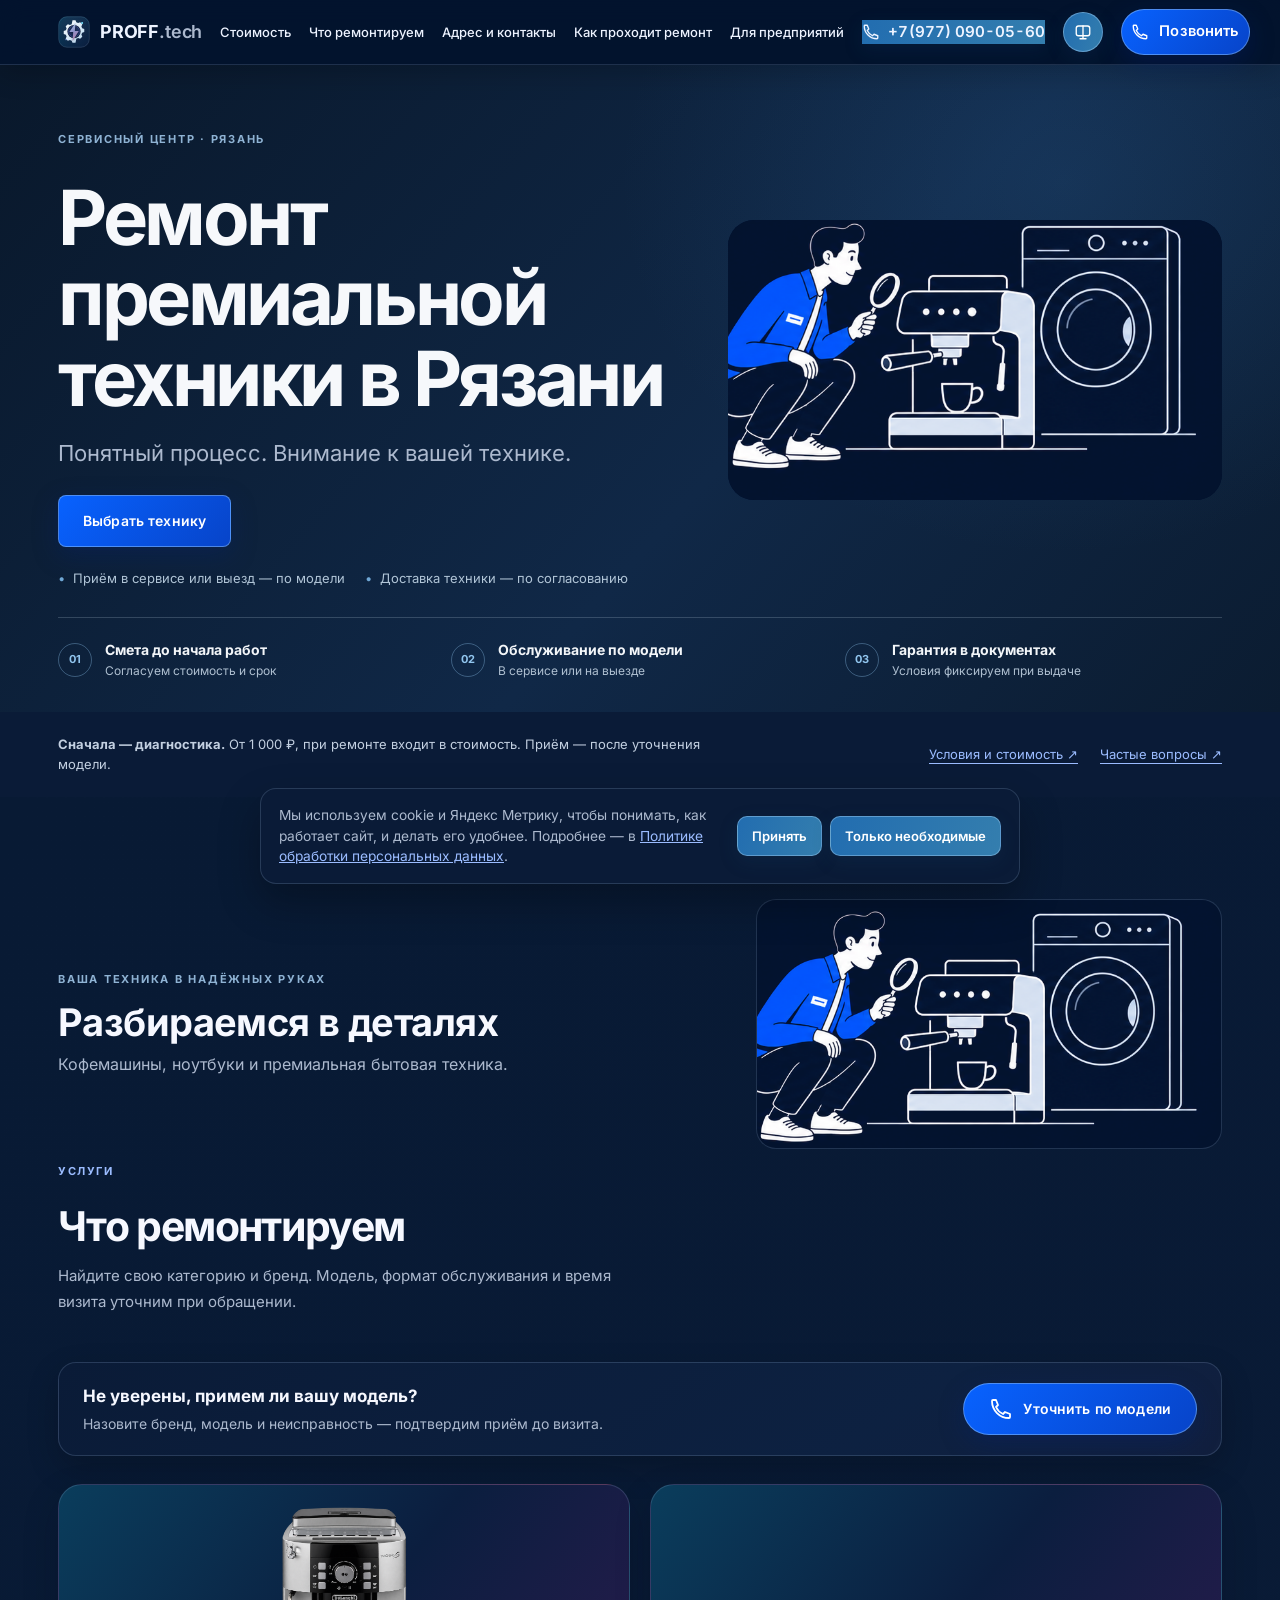
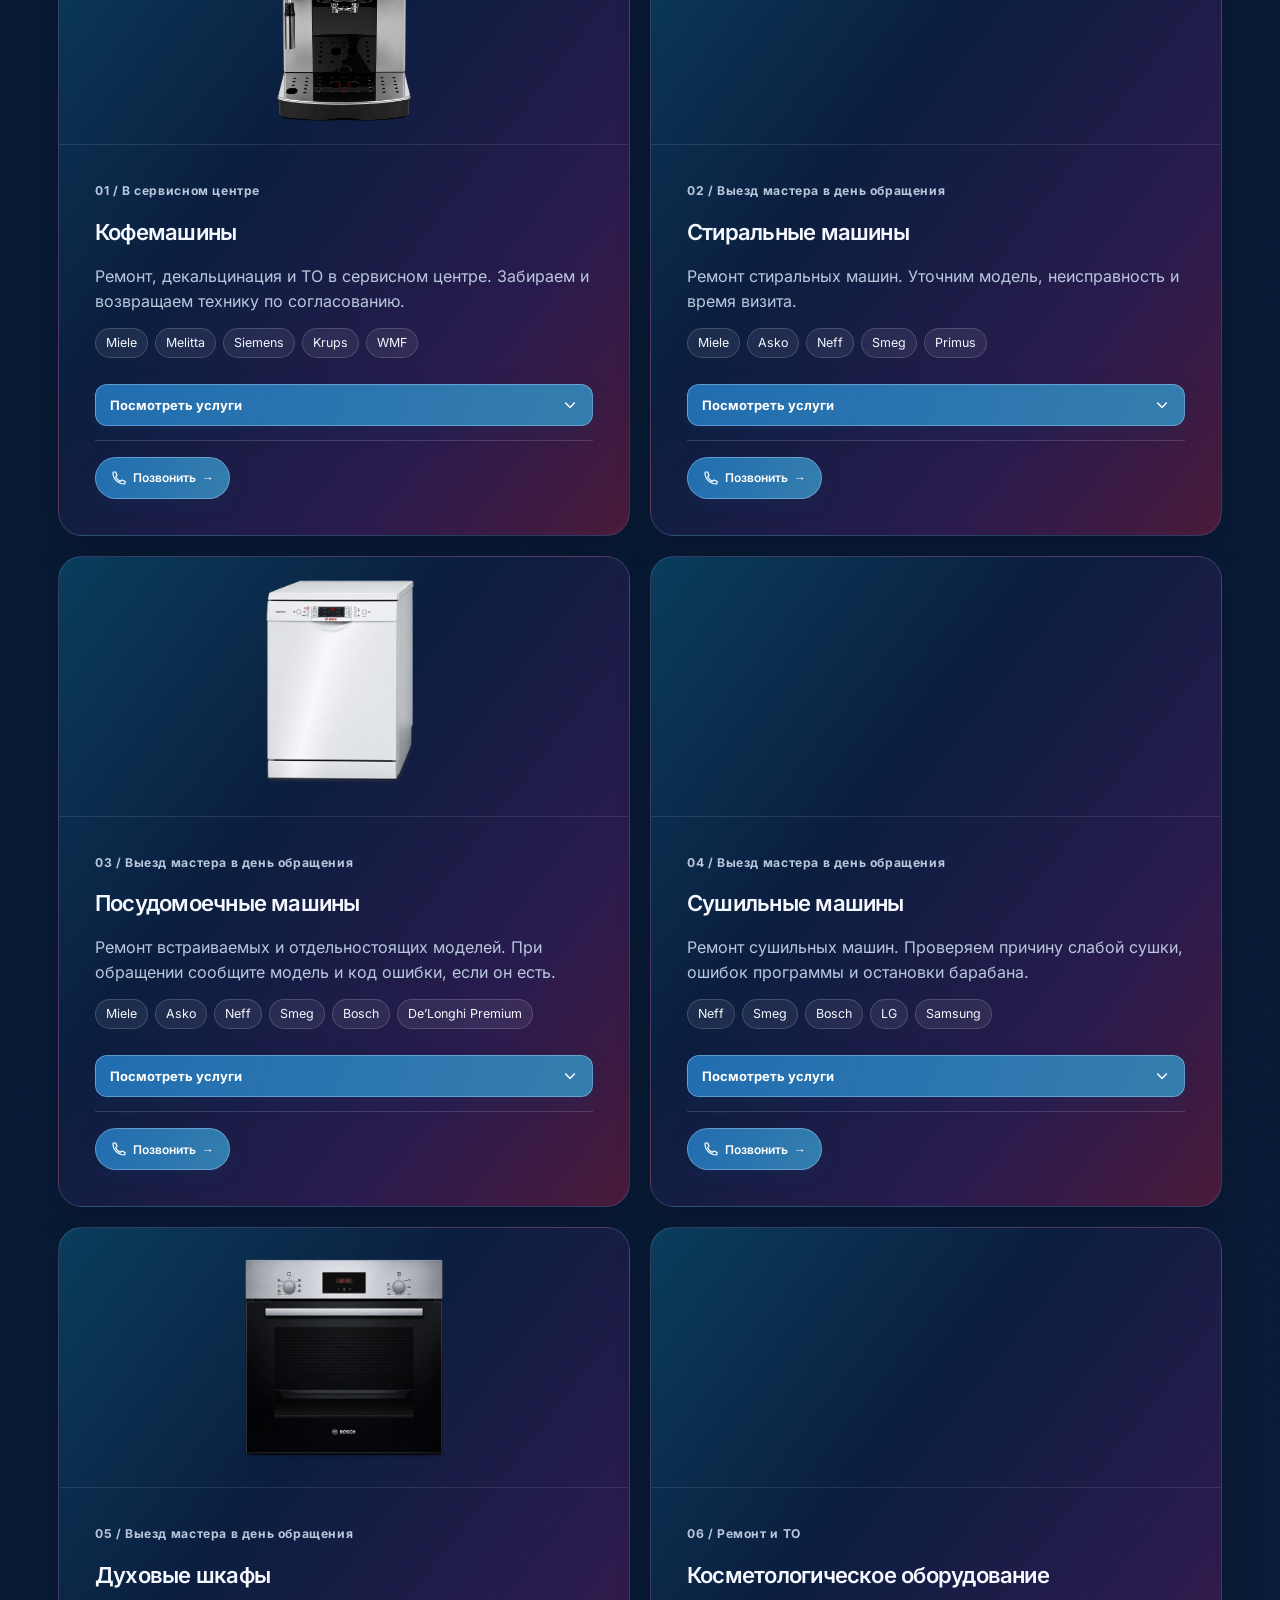
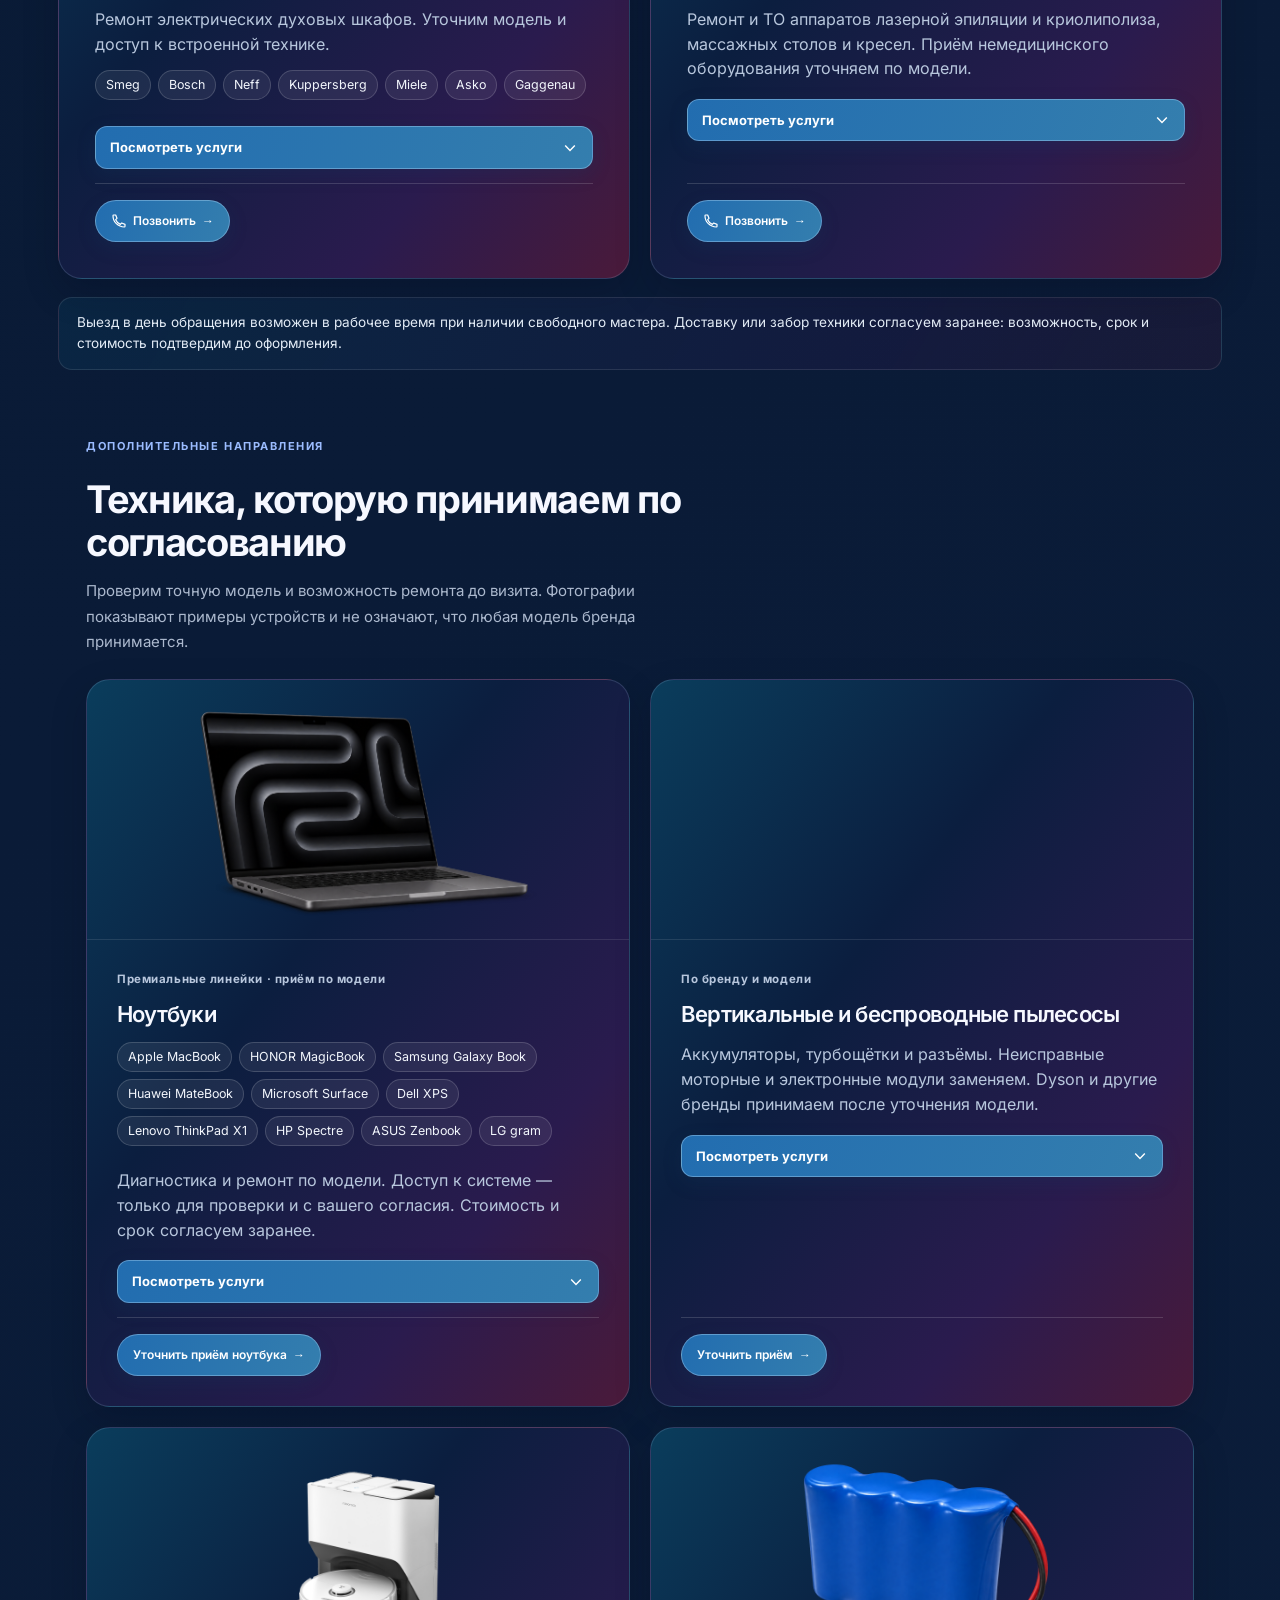
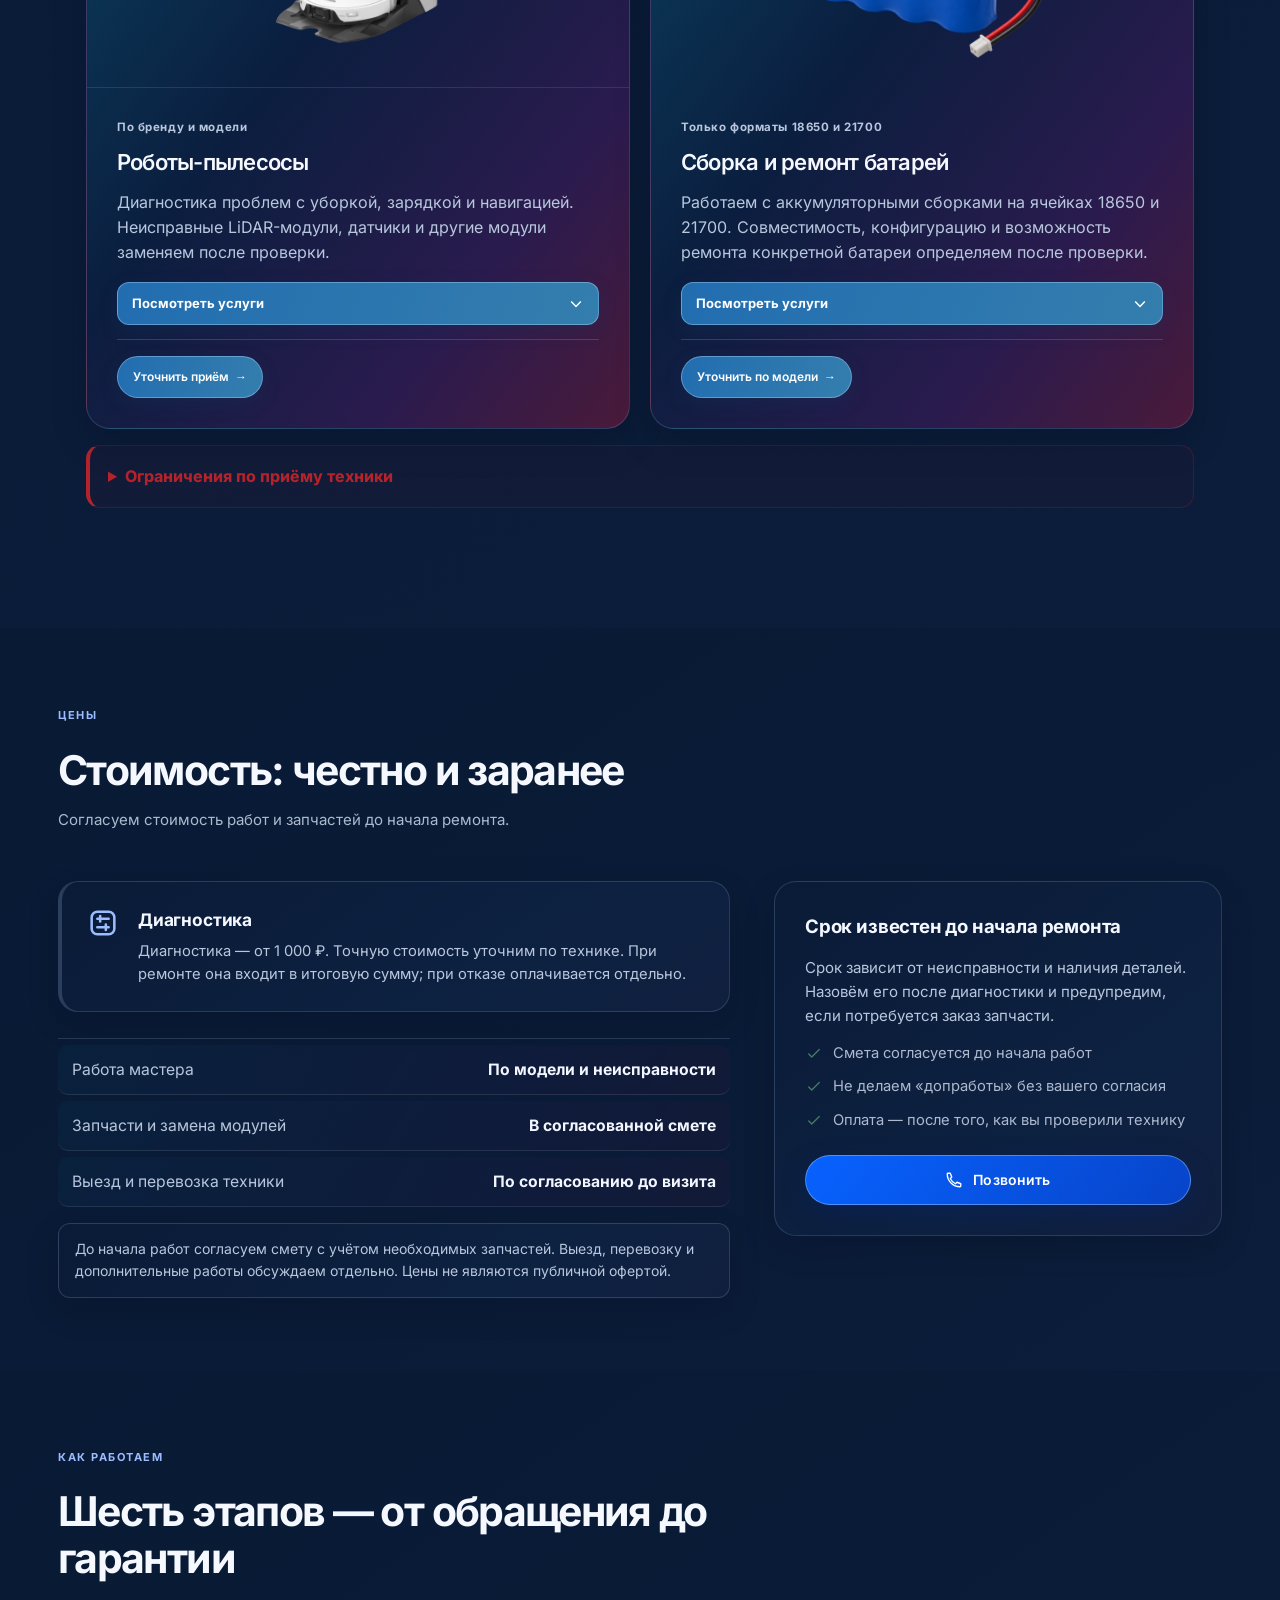
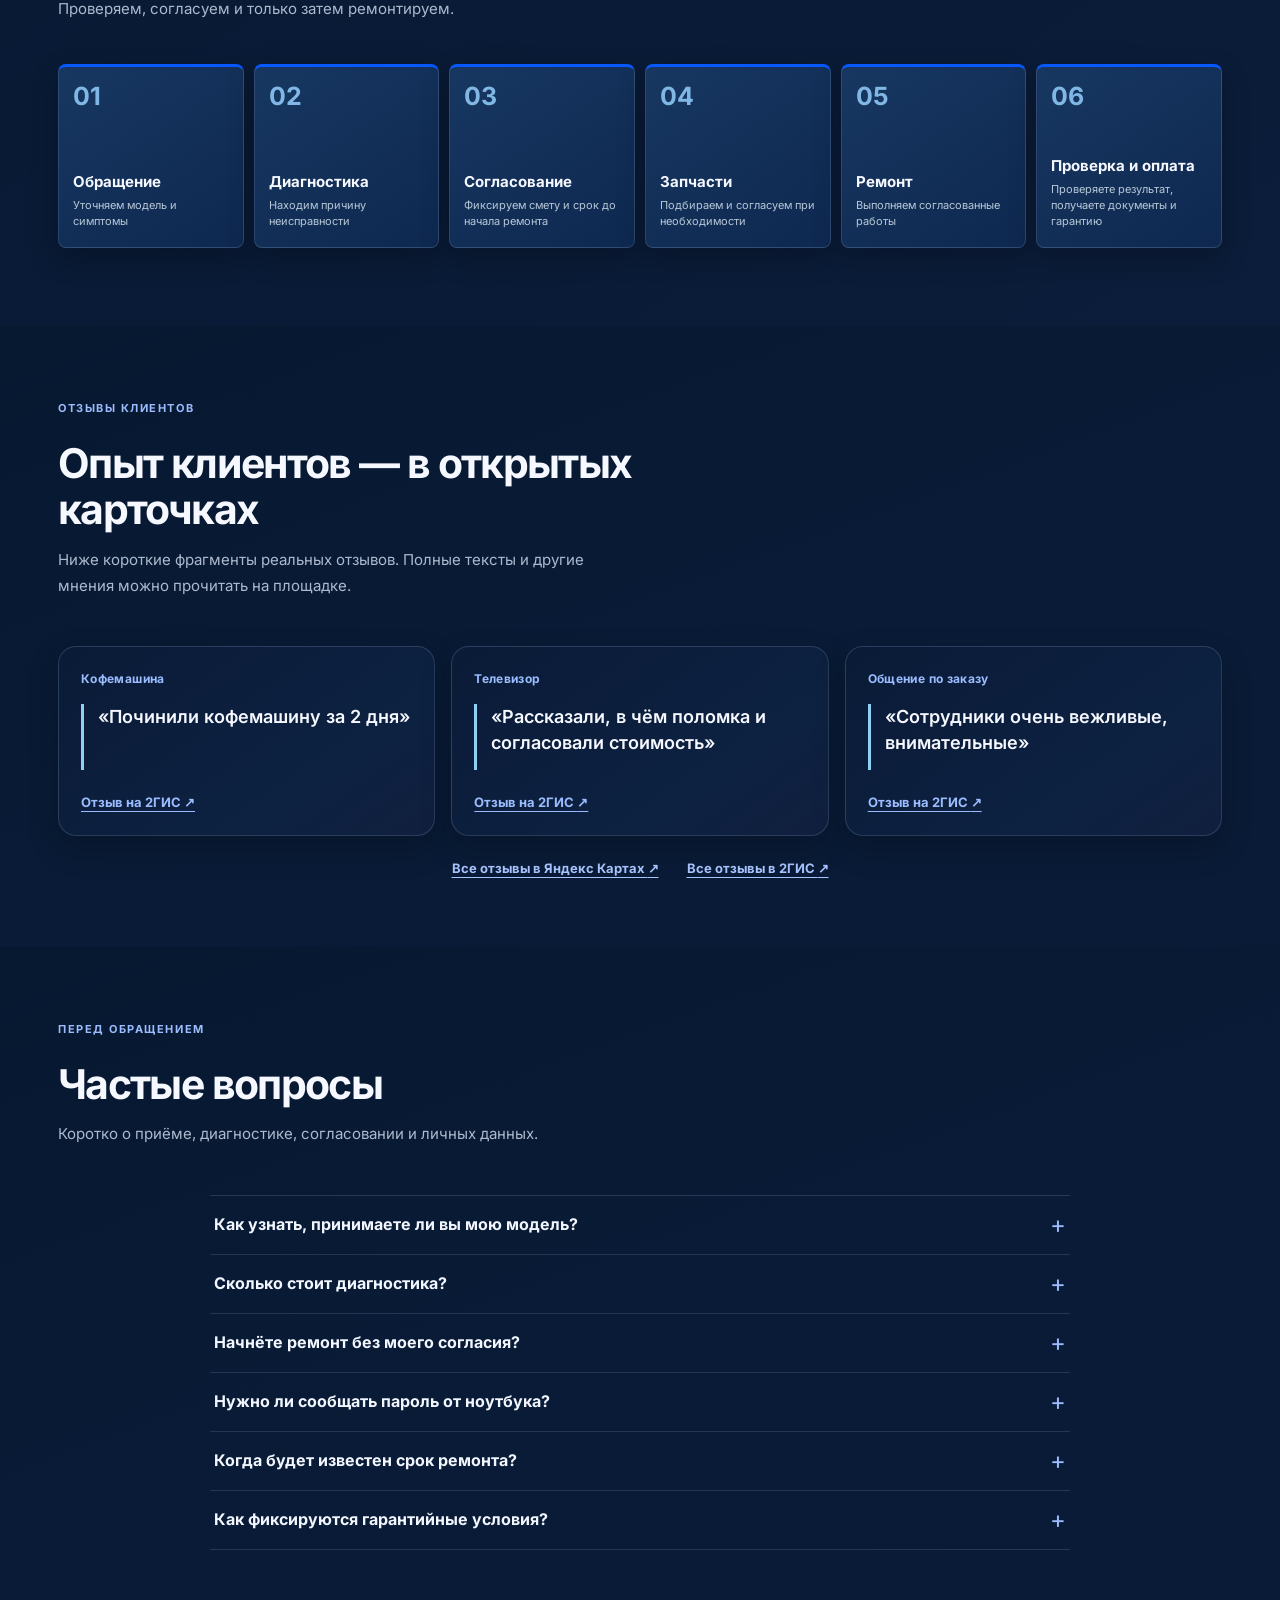
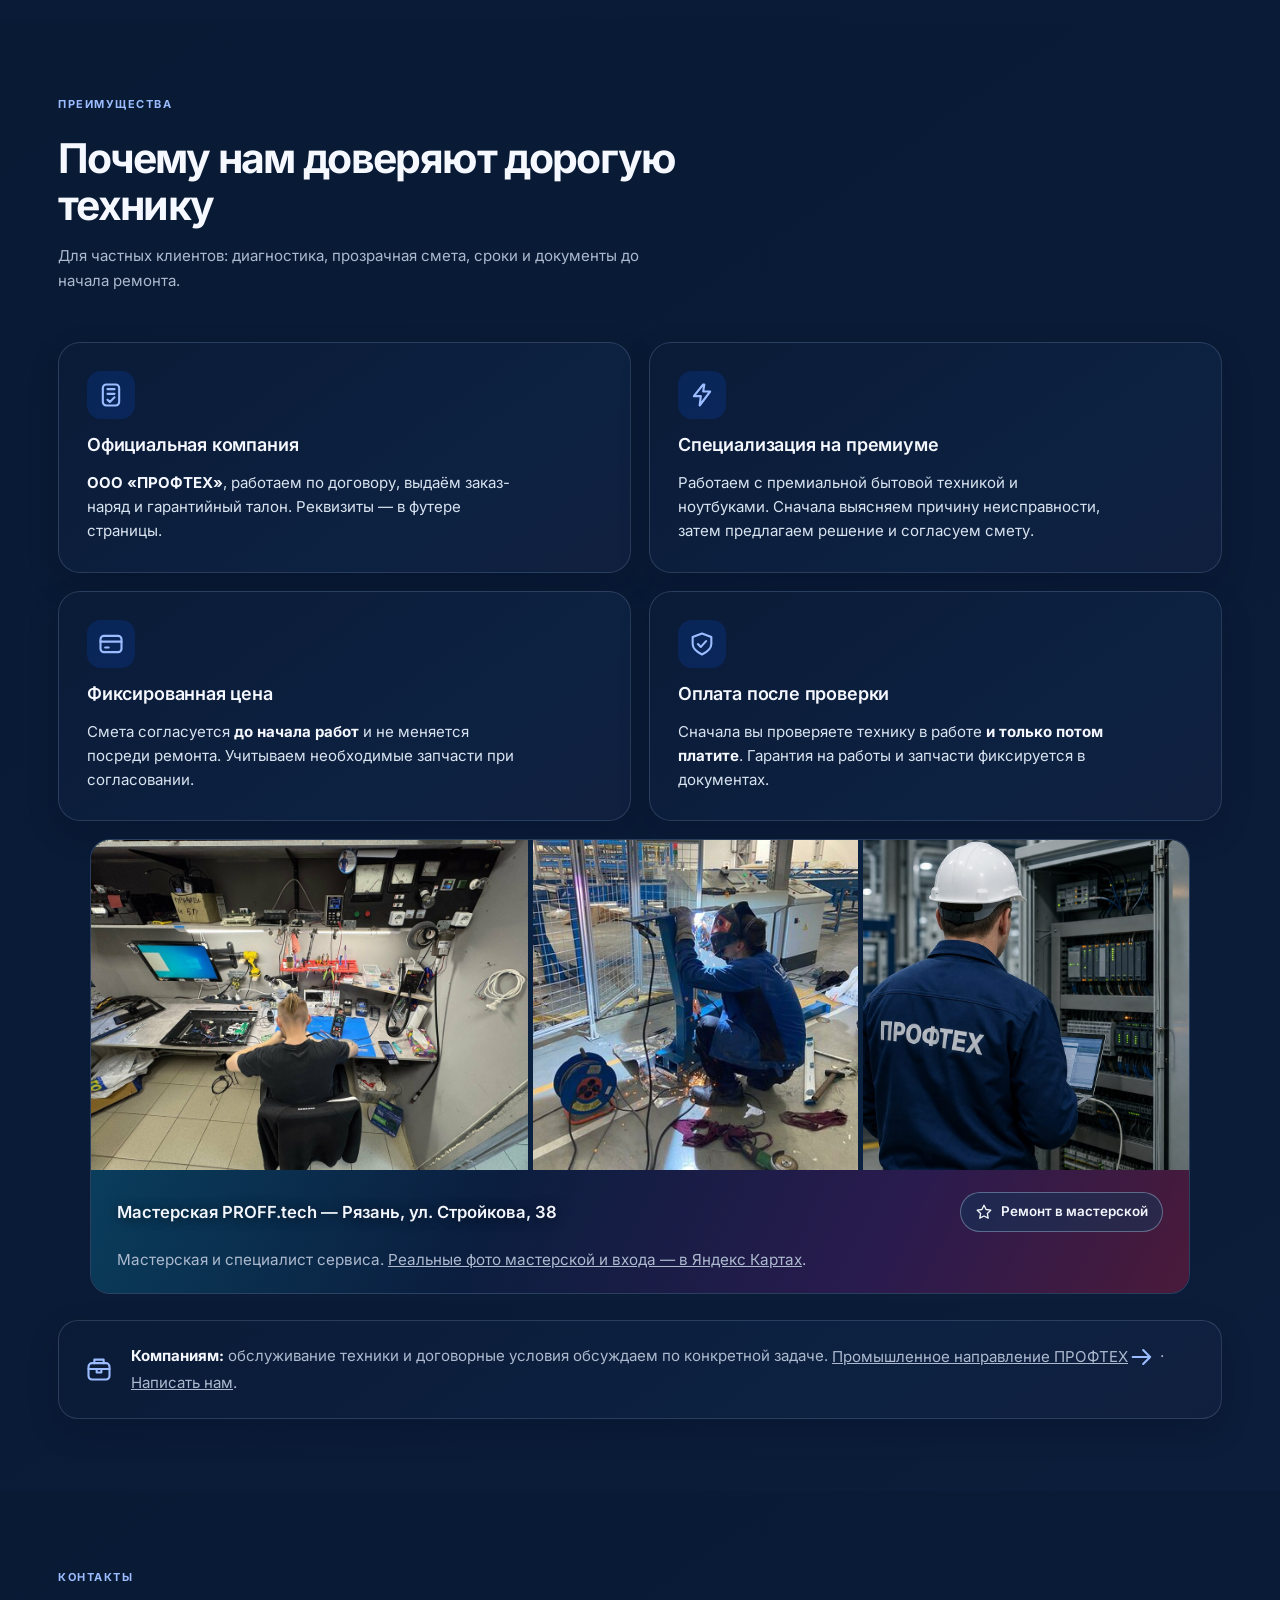
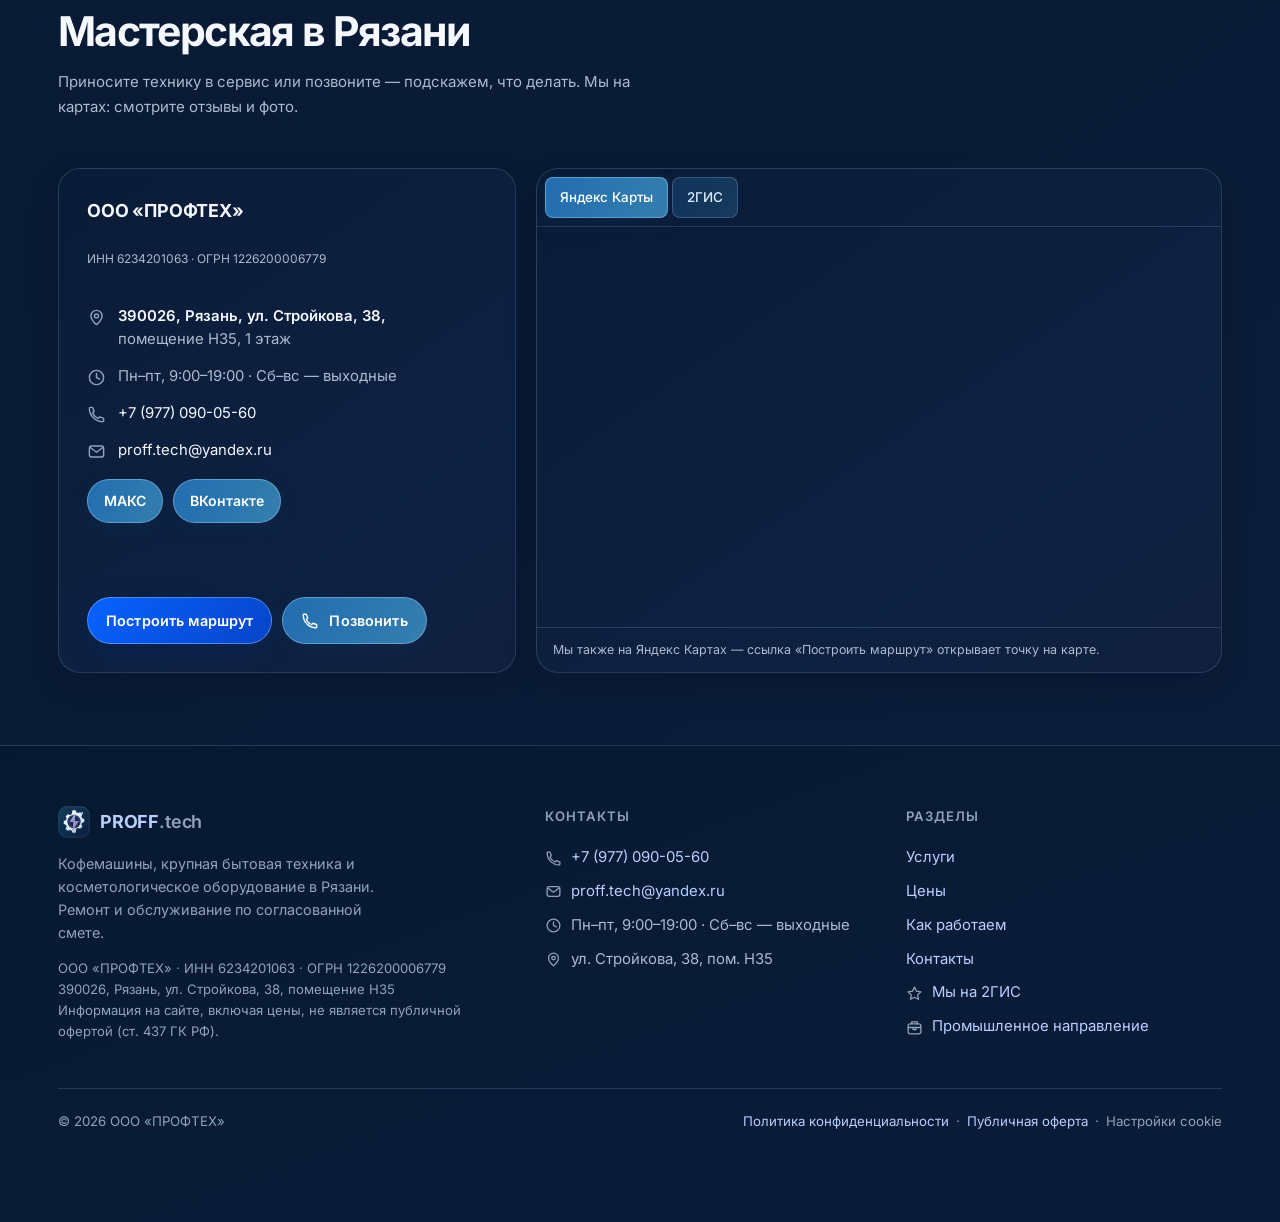
==== index.html @ fa1e5b4d "Use approved technician illustration in mobile hero" ====
<!doctype html>
<html lang="ru">
<head>
<meta charset="utf-8">
<meta name="viewport" content="width=device-width, initial-scale=1">
<title>Ремонт премиальной техники и ноутбуков в Рязани | PROFF.tech</title>
<meta name="description" content="Ремонт премиальной бытовой техники, кофемашин и ноутбуков в Рязани. Конфиденциальная диагностика, согласование цены и срока до начала работ.">
<link rel="canonical" href="https://proff-tech.pro/">
<link rel="alternate" hreflang="ru-RU" href="https://proff-tech.pro/">
<link rel="alternate" hreflang="x-default" href="https://proff-tech.pro/">
<meta name="geo.region" content="RU-RYA">
<meta name="geo.placename" content="Рязань">
<meta name="ICBM" content="54.61664, 39.71712">
<meta name="yandex-verification" content="cde9e168b35b6332">
<meta name="theme-color" content="#F4F1EA" id="metaTheme">
<meta property="og:title" content="Ремонт премиальной техники и ноутбуков в Рязани — PROFF.tech">
<meta property="og:description" content="Ремонт премиальной бытовой техники, кофемашин и ноутбуков в Рязани. Конфиденциальная диагностика, цена и срок до начала работ.">
<meta property="og:type" content="website">
<meta property="og:url" content="https://proff-tech.pro/">
<meta property="og:locale" content="ru_RU">
<link rel="icon" type="image/svg+xml" href="favicon.svg">
<link rel="icon" type="image/png" sizes="48x48" href="favicon-48.png">
<link rel="shortcut icon" href="favicon.ico">
<link rel="apple-touch-icon" sizes="180x180" href="apple-touch-icon.png">
<script>document.documentElement.className='js'</script>
<link rel="preload" href="fonts/inter-cyrillic-wght-normal.woff2" as="font" type="font/woff2" crossorigin>
<link rel="preload" href="fonts/inter-latin-wght-normal.woff2" as="font" type="font/woff2" crossorigin>
<link rel="stylesheet" href="fonts/inter.css">
<script type="application/ld+json">
{
  "@context": "https://schema.org",
  "@type": "LocalBusiness",
  "name": "PROFF.tech — сервисный центр ООО «ПРОФТЕХ»",
  "description": "Ремонт премиальной бытовой техники, кофемашин и ноутбуков в Рязани. Конфиденциальная диагностика, цена и срок согласуются до начала работ.",
  "url": "https://proff-tech.pro/",
  "telephone": "+7-977-090-05-60",
  "email": "proff.tech@yandex.ru",
  "priceRange": "от 1000 ₽",
  "address": {
    "@type": "PostalAddress",
    "postalCode": "390026",
    "addressLocality": "Рязань",
    "streetAddress": "ул. Стройкова, 38, помещение Н35"
  },
  "geo": {"@type": "GeoCoordinates", "latitude": 54.61664, "longitude": 39.71712},
  "areaServed": {"@type": "City", "name": "Рязань"},
  "currenciesAccepted": "RUB",
  "knowsLanguage": "ru-RU",
  "openingHours": "Mo-Fr 09:00-19:00",
  "sameAs": ["https://2gis.ru/ryazan/firm/70000001074851469"]
}
</script>
<style>
/* ================= ДИЗАЙН-ТОКЕНЫ =================
   Светлая тема — базовая; тёмная включается автоматически
   по prefers-color-scheme или вручную кнопкой в шапке. */
:root{
  color-scheme:light;
  --bg:#F6F8FC;            /* фон страницы */
  --surface:#FFFFFF;       /* карточки */
  --surface-2:#EDF1F9;     /* вторичные плитки, инпуты */
  --line:rgba(18,28,50,.11);
  --text:#111A2E;          /* основной текст, контраст ~15:1 */
  --soft:#42506B;          /* вторичный текст ~8:1 */
  --muted:#68738E;         /* подписи ~5:1 */
  --accent:#2E5BFF;
  --accent-strong:#1F49D6;
  --accent-text:#2247CC;
  --accent-soft:rgba(46,91,255,.10);
  --danger:#D5333C;
  --ok:#178A50;
  --header:rgba(255,255,255,.88);
  --shadow:0 18px 44px rgba(23,32,60,.10);
  --font:'Inter',-apple-system,'Segoe UI',Roboto,Arial,sans-serif;
  --ease:cubic-bezier(.16,1,.3,1);
}
@media (prefers-color-scheme:dark){
  :root:not([data-theme="light"]){
    color-scheme:dark;
    --bg:#0A101E;
    --surface:#101A2E;
    --surface-2:#0D1526;
    --line:rgba(255,255,255,.10);
    --text:#F2F5FA;
    --soft:#AAB4C8;
    --muted:#7C87A0;
    --accent:#2E5BFF;
    --accent-strong:#4A73FF;
    --accent-text:#8CA3FF;
    --accent-soft:rgba(46,91,255,.16);
    --danger:#FF7A7A;
    --ok:#3ED78B;
    --header:rgba(10,16,30,.84);
    --shadow:0 18px 44px rgba(3,8,20,.5);
  }
}
:root[data-theme="dark"]{
  color-scheme:dark;
  --bg:#0A101E;
  --surface:#101A2E;
  --surface-2:#0D1526;
  --line:rgba(255,255,255,.10);
  --text:#F2F5FA;
  --soft:#AAB4C8;
  --muted:#7C87A0;
  --accent:#2E5BFF;
  --accent-strong:#4A73FF;
  --accent-text:#8CA3FF;
  --accent-soft:rgba(46,91,255,.16);
  --danger:#FF7A7A;
  --ok:#3ED78B;
  --header:rgba(10,16,30,.84);
  --shadow:0 18px 44px rgba(3,8,20,.5);
}

*{box-sizing:border-box;margin:0;padding:0}
html{scroll-behavior:smooth;scroll-padding-top:84px}
img,svg{max-width:100%}
body{font-family:var(--font);background:var(--bg);color:var(--text);font-size:1rem;line-height:1.6;-webkit-font-smoothing:antialiased;transition:background .25s ease,color .25s ease}
.wrap{max-width:1180px;margin:0 auto;padding:0 28px}
section{padding:92px 0}
h1,h2{letter-spacing:-.02em;line-height:1.08;font-weight:700}
h2{font-size:clamp(1.8rem,3vw,2.4rem);letter-spacing:-.015em;line-height:1.14}
.lede{color:var(--soft);font-size:1.06rem;max-width:56ch}
a{color:inherit}
.ic{width:24px;height:24px;flex:none;fill:none;stroke:currentColor;stroke-width:1.75;stroke-linecap:round;stroke-linejoin:round}
.ic-18{width:18px;height:18px}
.skip{position:absolute;left:-9999px;top:0;background:var(--accent);color:#fff;padding:10px 16px;border-radius:10px;z-index:99}
.skip:focus{left:16px;top:16px}
:focus-visible{outline:2px solid var(--accent);outline-offset:2px;border-radius:6px}
[hidden]{display:none!important}

/* появление при скролле (без JS всё видно сразу) */
.js .rv{opacity:0;transform:translateY(20px);transition:opacity .5s var(--ease),transform .5s var(--ease);transition-delay:calc(var(--i,0)*70ms)}
.js .rv.in{opacity:1;transform:none}

/* ================= КНОПКИ ================= */
.btn{display:inline-flex;align-items:center;justify-content:center;gap:10px;font:inherit;font-weight:600;font-size:.98rem;
  min-height:48px;padding:12px 26px;border-radius:12px;border:1px solid transparent;cursor:pointer;text-decoration:none;white-space:nowrap;
  transition:transform .15s var(--ease),background .15s ease,border-color .15s ease,color .15s ease}
.btn-primary{background:var(--accent);color:#fff}
.btn-primary:hover{background:var(--accent-strong);transform:scale(1.03)}
.btn-primary:active{transform:scale(.97)}
.btn-ghost{background:transparent;color:var(--soft);border-color:var(--line)}
.btn-ghost:hover{color:var(--text);border-color:var(--muted)}
.btn[disabled]{opacity:.6;cursor:progress;transform:none}

/* ================= ШАПКА ================= */
.site{position:sticky;top:0;z-index:50;background:var(--header);backdrop-filter:blur(12px);-webkit-backdrop-filter:blur(12px);border-bottom:1px solid var(--line)}
.site .wrap{display:flex;align-items:center;gap:22px;height:64px}
.logo{display:flex;align-items:center;gap:10px;font-weight:800;font-size:1.12rem;letter-spacing:-.01em;text-decoration:none}
.mark{width:28px;height:28px;border-radius:8px;background:var(--accent);display:grid;place-items:center;color:#fff}
.mark .ic{width:16px;height:16px;stroke-width:2.1}
.logo-name{display:inline-flex;align-items:baseline}
.logo-name span{color:var(--muted);font-weight:600}
nav.menu{display:flex;gap:24px;margin-left:auto}
nav.menu a{color:var(--soft);text-decoration:none;font-size:.92rem;font-weight:500;white-space:nowrap;transition:color .15s ease}
nav.menu a:hover{color:var(--text)}
.site .tel{display:flex;align-items:center;gap:8px;color:var(--text);text-decoration:none;font-weight:600;font-size:.95rem;font-variant-numeric:tabular-nums;white-space:nowrap;flex:none;transition:color .15s ease}
.site .tel:hover{color:var(--accent-text)}
.tel-m{display:none;align-items:center;justify-content:center;width:40px;height:40px;border-radius:10px;background:var(--accent);color:#fff;flex:none;transition:background .15s ease,transform .15s ease}
.tel-m:hover{background:var(--accent-strong)}
.tel-m:active{transform:scale(.94)}
.menu-cta{display:none}
.theme-btn{width:40px;height:40px;min-height:40px;padding:0;border-radius:10px;border:1px solid var(--line);background:transparent;color:var(--soft);cursor:pointer;display:grid;place-items:center;flex:none;transition:color .15s ease,border-color .15s ease}
.theme-btn:hover{color:var(--text);border-color:var(--muted)}
.site .btn{padding:10px 18px;min-height:42px;font-size:.92rem}
.burger{display:none;width:44px;height:44px;min-height:44px;padding:10px;border:none;border-radius:10px;background:transparent;cursor:pointer;flex-direction:column;justify-content:center;gap:5px;align-items:center}
.burger span{display:block;width:22px;height:2px;background:var(--text);border-radius:2px;transition:transform .2s ease,opacity .2s ease}
.burger[aria-expanded="true"] span:nth-child(1){transform:translateY(7px) rotate(45deg)}
.burger[aria-expanded="true"] span:nth-child(2){opacity:0}
.burger[aria-expanded="true"] span:nth-child(3){transform:translateY(-7px) rotate(-45deg)}

/* ================= HERO ================= */
.hero{position:relative;padding:88px 0 96px;overflow:hidden}
.hero::before{content:'';position:absolute;inset:0;background:radial-gradient(52% 44% at 80% 16%,var(--accent-soft),transparent 70%);pointer-events:none}
.hero-grid{position:relative;display:grid;grid-template-columns:1.2fr .8fr;gap:56px;align-items:center}
.pill{display:inline-flex;align-items:center;gap:8px;padding:8px 14px;border:1px solid var(--line);border-radius:999px;background:var(--surface);color:var(--soft);font-size:.84rem;font-weight:500}
.pill .ic{width:15px;height:15px;color:var(--accent-text)}
.hero h1{font-size:clamp(2.3rem,4.8vw,3.9rem);margin:22px 0 18px;max-width:18ch}
.hero .lede{margin-bottom:30px}
.hero .lede b{color:var(--text);font-weight:600}
.trust{display:flex;flex-wrap:wrap;gap:10px;margin-bottom:34px}
.trust li{display:inline-flex;align-items:center;gap:8px;list-style:none;padding:9px 14px;border-radius:12px;background:var(--surface);border:1px solid var(--line);color:var(--soft);font-size:.88rem;font-weight:500}
.trust .ic{width:17px;height:17px;color:var(--accent-text)}
.cta-row{display:flex;align-items:center;gap:20px;flex-wrap:wrap}
.cta-note{display:flex;flex-direction:column;gap:2px}
.cta-note a{font-weight:700;font-size:1.12rem;text-decoration:none;font-variant-numeric:tabular-nums;display:inline-flex;align-items:center;gap:8px}
.cta-note a .ic{color:var(--accent-text);width:19px;height:19px}
.cta-note a:hover{color:var(--accent-text)}
.cta-note small{color:var(--muted);font-size:.8rem}
.hero-facts{list-style:none;display:flex;flex-direction:column;gap:0;border:1px solid var(--line);border-radius:16px;background:var(--surface);overflow:hidden;box-shadow:var(--shadow)}
.hero-facts li{display:flex;gap:14px;align-items:center;padding:18px 22px;border-bottom:1px solid var(--line)}
.hero-facts li:last-child{border-bottom:none}
.hero-facts .ic{width:26px;height:26px;color:var(--accent-text)}
.hero-facts b{display:block;font-size:.98rem;font-weight:600;letter-spacing:-.01em}
.hero-facts span{color:var(--muted);font-size:.84rem}

/* ================= ЗАГОЛОВКИ СЕКЦИЙ ================= */
.sec-head{max-width:680px;margin-bottom:48px}
.sec-head p{color:var(--soft);margin-top:14px;max-width:56ch}
.kicker{display:inline-block;color:var(--accent-text);font-size:.82rem;font-weight:700;letter-spacing:.08em;text-transform:uppercase;margin-bottom:12px}

/* ================= УСЛУГИ ================= */
#services{background:var(--surface);border-top:1px solid var(--line);border-bottom:1px solid var(--line)}
.svc-grid{display:grid;grid-template-columns:repeat(6,1fr);gap:18px}
.svc{grid-column:span 2;display:flex;flex-direction:column;border-radius:16px;background:var(--bg);border:1px solid var(--line);overflow:hidden;
  transition:transform .22s var(--ease),border-color .22s ease,box-shadow .22s ease}
.svc:nth-child(4),.svc:nth-child(5){grid-column:span 3}
.svc:hover{transform:translateY(-5px);border-color:rgba(46,91,255,.4);box-shadow:var(--shadow)}
.svc-ill{background:#0F1930;border-bottom:1px solid rgba(255,255,255,.08)}
.svc-ill svg{display:block;width:100%;height:auto}
.svc-body{display:flex;flex-direction:column;gap:12px;padding:24px 24px 22px;flex:1}
.svc-body h3{font-size:1.16rem;font-weight:600;letter-spacing:-.01em}
.svc-sub{color:var(--muted);font-size:.86rem;margin-top:-6px}
.svc-list{list-style:none;display:flex;flex-direction:column;gap:7px;flex:1}
.svc-list li{display:flex;gap:9px;align-items:baseline;color:var(--soft);font-size:.92rem}
.svc-list li::before{content:'';width:5px;height:5px;border-radius:50%;background:var(--accent);flex:none;transform:translateY(-2px)}
.svc-foot{display:flex;justify-content:space-between;align-items:center;gap:12px;flex-wrap:wrap;padding-top:16px;border-top:1px solid var(--line)}
.from{font-weight:700;font-variant-numeric:tabular-nums;letter-spacing:-.01em;font-size:1.02rem}
.from small{display:block;color:var(--muted);font-weight:500;font-size:.78rem}
.svc-link{display:inline-flex;align-items:center;gap:6px;color:var(--accent-text);font-size:.9rem;font-weight:600;text-decoration:none}
.svc-link .ic{width:16px;height:16px;transition:transform .15s ease}
.svc-link:hover .ic{transform:translateX(3px)}
.svc-note{color:var(--muted);font-size:.88rem;margin-top:24px;max-width:76ch}

/* ================= ЦЕНЫ ================= */
.price-grid{display:grid;grid-template-columns:1.2fr .8fr;gap:44px;align-items:start}
.diag-card{display:flex;gap:18px;align-items:flex-start;background:var(--surface);border:1px solid var(--line);border-radius:16px;padding:24px;margin-bottom:26px;box-shadow:var(--shadow)}
.diag-card .ic{width:34px;height:34px;color:var(--accent-text);flex:none}
.diag-card b{font-size:1.08rem;letter-spacing:-.01em}
.diag-card p{color:var(--soft);font-size:.92rem;margin-top:6px}
.diag-price{margin-left:auto;text-align:right;flex:none}
.diag-price b{font-size:1.5rem;font-weight:800;letter-spacing:-.02em;font-variant-numeric:tabular-nums;white-space:nowrap}
.diag-price small{display:block;color:var(--muted);font-size:.78rem}
.plist{border-top:1px solid var(--line)}
.prow{display:flex;justify-content:space-between;align-items:baseline;gap:8px 24px;flex-wrap:wrap;padding:16px 2px;border-bottom:1px solid var(--line);font-size:.98rem}
.prow>span{color:var(--soft);min-width:0}
.prow small{display:block;color:var(--muted);font-size:.8rem}
.prow b{font-weight:700;font-variant-numeric:tabular-nums;white-space:nowrap}
.pnote{background:var(--surface);border:1px solid var(--line);border-radius:16px;padding:30px;display:flex;flex-direction:column;gap:14px}
.pnote h3{font-size:1.16rem;letter-spacing:-.01em}
.pnote p{color:var(--soft);font-size:.94rem}
.pnote ul{list-style:none;display:flex;flex-direction:column;gap:10px}
.pnote li{display:flex;gap:10px;color:var(--soft);font-size:.92rem}
.pnote li .ic{width:18px;height:18px;color:var(--ok);margin-top:3px}
.pnote .btn{margin-top:8px}
.price-note{margin-top:18px;color:var(--muted);font-size:.82rem;max-width:64ch}

/* ================= КАК РАБОТАЕМ ================= */
#steps{background:var(--surface);border-top:1px solid var(--line);border-bottom:1px solid var(--line)}
.steps{position:relative;list-style:none;display:grid;grid-template-columns:repeat(5,1fr);gap:26px;padding-top:8px}
.rail{position:absolute;top:31px;left:24px;right:24px;height:2px;background:var(--line);overflow:hidden;border-radius:2px}
.rail i{position:absolute;inset:0;background:linear-gradient(90deg,var(--accent),var(--accent-strong));transform:scaleX(0);transform-origin:left;border-radius:2px;transition:transform 1s var(--ease) .2s}
.js .steps.in .rail i{transform:scaleX(1)}
.step{position:relative;padding-top:72px}
.step-num{position:absolute;top:0;left:0;width:56px;height:56px;border-radius:16px;background:var(--surface-2);border:1px solid var(--line);display:grid;place-items:center;font-weight:800;font-size:1.05rem;color:var(--accent-text);font-variant-numeric:tabular-nums}
.step h3{font-size:1.06rem;font-weight:600;margin-bottom:8px;letter-spacing:-.01em}
.step p{color:var(--soft);font-size:.9rem}
.when{display:inline-block;margin-top:12px;padding:6px 12px;border-radius:999px;border:1px solid var(--line);color:var(--muted);font-size:.76rem;font-weight:500}

/* ================= ПРЕИМУЩЕСТВА ================= */
.adv-grid{display:grid;grid-template-columns:1fr 1fr;gap:18px}
.adv{padding:28px 26px;border-radius:16px;background:var(--surface);border:1px solid var(--line);display:flex;flex-direction:column;gap:12px}
.adv .ic{width:30px;height:30px;color:var(--accent-text)}
.adv h3{font-size:1.12rem;font-weight:600;letter-spacing:-.01em}
.adv p{color:var(--soft);font-size:.94rem;max-width:48ch}
.adv b{color:var(--text)}
.adv-photo{grid-column:1/-1;justify-self:center;width:100%;max-width:1040px;position:relative;padding:0;overflow:hidden;border:1px solid var(--line);border-radius:16px;background:#0F1930}
.adv-photo>img{display:block;width:100%;height:auto}
.adv-photo .cap{display:flex;align-items:center;justify-content:space-between;gap:16px;flex-wrap:wrap;padding:22px 26px;background:#0F1930;color:#fff}
.adv-photo .sign-copy{flex-basis:100%;margin:0;color:#e0e8f6;font-size:.95rem;line-height:1.6}
.adv-photo .cap b{font-size:1.04rem;font-weight:600;text-shadow:0 1px 12px rgba(0,0,0,.6)}
.adv-photo .cap .badge{display:inline-flex;align-items:center;gap:8px;padding:8px 14px;border-radius:999px;background:rgba(46,91,255,.28);border:1px solid rgba(140,163,255,.4);font-size:.84rem;font-weight:600;white-space:nowrap}
.b2b{margin-top:26px;display:flex;gap:18px;align-items:center;flex-wrap:wrap;background:var(--surface);border:1px dashed var(--muted);border-radius:16px;padding:22px 26px}
.b2b .ic{width:28px;height:28px;color:var(--accent-text);flex:none}
.b2b p{color:var(--soft);font-size:.94rem;flex:1 1 220px;min-width:0}
.b2b b{color:var(--text)}



/* ================= КОНТАКТЫ ================= */
.ct-grid{display:grid;grid-template-columns:.8fr 1.2fr;gap:20px;align-items:stretch}
.ct-card{background:var(--surface);border:1px solid var(--line);border-radius:16px;padding:28px;display:flex;flex-direction:column;gap:16px}
.ct-card h3{font-size:1.12rem;letter-spacing:-.01em}
.ct-list{list-style:none;display:flex;flex-direction:column;gap:13px}
.ct-list li{display:flex;gap:12px;align-items:flex-start;color:var(--soft);font-size:.93rem}
.ct-list .ic{width:19px;height:19px;margin-top:3px;color:var(--muted);flex:none}
.ct-list a{color:var(--text);text-decoration:none}
.ct-list a:hover{color:var(--accent-text)}
.ct-list b{color:var(--text);font-weight:600}
.ct-actions{display:flex;gap:10px;flex-wrap:wrap;margin-top:auto}
.ct-actions .btn{padding:11px 18px;min-height:46px;font-size:.9rem}
.msgr-row{display:flex;gap:10px;flex-wrap:wrap}
.msgr{display:inline-flex;align-items:center;gap:8px;padding:10px 16px;min-height:44px;border-radius:12px;border:1px solid var(--line);background:var(--bg);color:var(--soft);font-size:.88rem;font-weight:600;text-decoration:none;transition:border-color .15s ease,color .15s ease,transform .15s ease}
.msgr:hover{border-color:var(--accent);color:var(--text);transform:translateY(-1px)}
.map-wrap{background:var(--surface);border:1px solid var(--line);border-radius:16px;overflow:hidden;display:flex;flex-direction:column}
.mtabs{display:flex;gap:4px;padding:8px;border-bottom:1px solid var(--line)}
.mtab{font:inherit;font-size:.84rem;font-weight:500;padding:9px 14px;min-height:40px;border-radius:8px;border:1px solid transparent;background:transparent;color:var(--soft);cursor:pointer;transition:color .15s ease,background .15s ease}
.mtab:hover{color:var(--text)}
.mtab[aria-selected="true"]{background:var(--accent);color:#fff}
.map-frame{position:relative;flex:1;min-height:400px}
.mpanel{position:absolute;inset:0}
.mpanel[hidden]{display:none}
.mpanel iframe{width:100%;height:100%;border:0;display:block}
.gis-card{height:100%;display:flex;flex-direction:column;justify-content:center;gap:14px;padding:32px}
.gis-badge{display:inline-block;width:max-content;padding:6px 12px;border-radius:8px;background:var(--accent-soft);color:var(--accent-text);font-weight:700;font-size:.85rem;letter-spacing:.02em}
.gis-rating{display:flex;align-items:baseline;gap:10px}
.gis-rating b{font-size:2rem;font-weight:800;letter-spacing:-.02em;line-height:1}
.gis-rating span{color:var(--muted);font-size:.88rem}
.gis-card p{color:var(--soft);font-size:.92rem;max-width:46ch}
.map-note{padding:12px 16px;border-top:1px solid var(--line);color:var(--muted);font-size:.78rem}

/* ================= ФУТЕР ================= */
footer{border-top:1px solid var(--line);padding:60px 0 90px;background:var(--bg)}
.f-grid{display:grid;grid-template-columns:1.4fr 1fr 1fr;gap:44px;margin-bottom:44px}
.f-brand p{color:var(--muted);font-size:.9rem;margin-top:14px;max-width:36ch}
.f-rek{margin-top:14px;color:var(--muted);font-size:.82rem;line-height:1.6}
.f-col h3{font-size:.82rem;font-weight:600;color:var(--muted);text-transform:uppercase;letter-spacing:.08em;margin-bottom:14px}
.f-col a,.f-col span{display:flex;align-items:center;gap:9px;color:var(--soft);text-decoration:none;font-size:.93rem;padding:5px 0;transition:color .15s ease}
.f-col a:hover{color:var(--text)}
.f-col .ic{width:17px;height:17px;color:var(--muted)}
.f-bottom{display:flex;justify-content:space-between;gap:20px;flex-wrap:wrap;padding-top:22px;border-top:1px solid var(--line);color:var(--muted);font-size:.83rem}
.f-bottom a{color:var(--muted);text-decoration:none}
.f-bottom a:hover{color:var(--soft)}
.f-bottom .cookie-settings{font:inherit;color:var(--muted);background:none;border:0;padding:0;cursor:pointer}
.f-bottom .cookie-settings:hover{color:var(--soft);text-decoration:underline}

/* ================= МОБИЛЬНАЯ ПАНЕЛЬ ================= */
.mbar{display:none}

/* ================= АДАПТИВ ================= */
@media (max-width:1120px){
  .site .tel{display:none}
  .tel-m{display:inline-flex}
  nav.menu{gap:18px}
}
@media (max-width:1000px){
  .hero-grid{grid-template-columns:1fr;gap:44px}
  .hero-facts{flex-direction:row;flex-wrap:wrap}
  .hero-facts li{flex:1 1 200px;border-bottom:none;border-right:1px solid var(--line)}
  .hero-facts li:last-child{border-right:none}
  .steps{grid-template-columns:repeat(2,1fr);gap:34px 26px}
  .rail{display:none}
  .step{padding-top:0;padding-left:72px}
  .step-num{top:0}
}
@media (max-width:880px){
  .burger{display:flex}
  nav.menu{display:none}
  /* на телефонах убираем blur: он вызывает подтормаживание и дрожание при скролле */
  .site{position:sticky;background:var(--bg);backdrop-filter:none;-webkit-backdrop-filter:none}
  .site .wrap{gap:10px}
  .site>.wrap>.btn{display:none}
  .site.open nav.menu{display:flex;position:absolute;top:64px;left:0;right:0;flex-direction:column;gap:2px;background:var(--bg);border-bottom:1px solid var(--line);box-shadow:0 24px 44px rgba(3,8,20,.35);padding:10px 20px 20px;max-height:calc(100dvh - 64px);overflow:auto}
  .site.open nav.menu>a{padding:14px 6px;font-size:1.05rem;border-bottom:1px solid var(--line)}
  .site.open nav.menu>a:last-of-type{border-bottom:none}
  .site.open .menu-cta{display:flex;gap:10px;margin-top:16px}
  .site.open .menu-cta .btn{flex:1;padding:12px 16px;min-height:48px;font-size:.95rem}
}
@media (max-width:820px){
  .wrap{padding:0 20px}
  section{padding:64px 0}
  .svc-grid{grid-template-columns:1fr}
  .svc,.svc:nth-child(4),.svc:nth-child(5){grid-column:auto}
  .price-grid,.ct-grid,.adv-grid{grid-template-columns:1fr}
  .price-grid{gap:30px}
  .steps{grid-template-columns:1fr;gap:30px}
  .diag-card{flex-wrap:wrap}
  .diag-price{margin-left:52px}
  footer{padding-bottom:150px}
  .f-grid{grid-template-columns:1fr;gap:28px}
  .mbar{position:fixed;left:0;right:0;bottom:0;z-index:40;display:flex;gap:10px;padding:10px 14px calc(10px + env(safe-area-inset-bottom,0px));
    background:var(--surface);border-top:1px solid var(--line)}
  .mbar .btn{flex:1;min-height:50px;transform:none}
  .mbar .btn:hover,.mbar .btn:active{transform:none}
  .mbar .btn-ghost{flex:0 0 auto;padding:0 18px}
}
@media (max-width:600px){
  .steps{grid-template-columns:1fr;gap:26px}
  /* мобильный первый экран: что мы делаем, кнопки и ключевые условия — сразу перед глазами */
  .hero{padding:44px 0 56px}
  .hero-grid>div{display:flex;flex-direction:column;align-items:flex-start}
  .hero-grid>div .pill{order:0;font-size:.78rem;padding:7px 12px}
  .hero-grid>div h1{order:1;font-size:2rem;margin:14px 0 12px}
  .hero-grid>div .lede{order:2;font-size:.95rem;margin-bottom:18px}
  .hero-grid>div .cta-row{order:3}
  .hero-grid>div .trust{order:4;display:none}/* то же самое — в карточке фактов ниже */
  .hero-facts{box-shadow:none}
  .hero-facts li{flex:1 1 40%;padding:12px;gap:10px;border-right:none;border-bottom:none}
  .hero-facts li:nth-child(odd){border-right:1px solid var(--line)}
  .hero-facts li:nth-child(-n+2){border-bottom:1px solid var(--line)}
  .hero-facts .ic{width:20px;height:20px}
  .hero-facts b{font-size:.88rem}
  .hero-facts span{font-size:.74rem}
}
@media (max-width:480px){
  .hero h1{font-size:2.1rem}
  .cta-row{gap:14px}
}
@media (max-width:360px){
  .wrap{padding:0 16px}
  .site .wrap{gap:8px}
}

/* ================= ДОСТУПНОСТЬ ================= */
@media (prefers-reduced-motion:reduce){
  html{scroll-behavior:auto}
  .js .rv{opacity:1;transform:none;transition:none}
  .rail i{transform:scaleX(1)!important;transition:none}
  .btn,.svc,.msgr{transition:none}
}
.hero{padding:32px 0 40px}.hero-grid{grid-template-columns:1fr 1fr;gap:24px 36px}.hero-visual{margin:0;min-width:0;border-radius:20px;overflow:hidden}.hero-visual img{display:block;width:100%;height:auto}.hero-facts{grid-column:1/-1;display:grid;grid-template-columns:repeat(4,minmax(0,1fr));margin:0}.hero-facts li{padding:14px;border-bottom:0}.hero h1{font-size:clamp(2rem,4vw,3.4rem)}
@media(max-width:600px){.hero{padding:18px 0 28px}.hero-grid{display:flex;flex-direction:column;gap:14px}.hero-grid>div{display:contents}.hero-grid>div .pill{order:0;font-size:11px;padding:5px 8px}.hero-grid>div h1{order:1;font-size:28px;line-height:1.12;margin:0;align-self:stretch}.hero-visual{order:2;width:100%;height:170px}.hero-visual img{height:100%;object-fit:cover;object-position:center 55%}.hero-grid>div .lede{order:3;font-size:14px;margin:0}.hero-grid>div .cta-row{order:4;width:100%;gap:10px}.hero .cta-row>.btn{width:100%}.hero .cta-note{width:100%;text-align:center}.hero .cta-note small{display:none}.hero-facts{order:5;width:100%;grid-template-columns:repeat(2,minmax(0,1fr))}.hero-facts li{padding:9px;min-width:0}.hero-facts .ic{display:none}.hero-facts b{font-size:12px}.hero-facts span{font-size:11px;display:block}section:not(.hero){padding-top:36px;padding-bottom:36px}.svc-ill{height:110px;overflow:hidden}.svc-ill>svg{height:110px;width:100%}.svc-grid{gap:16px}}
/* Product-led service navigation */
.product-photo{width:100%;height:100%;background-image:url('images/products-sheet.jpg');background-repeat:no-repeat;background-size:100% 500%}.product-dyson{background-position:center 0%}.product-robot{background-position:center 25%}.product-coffee{background-position:center 50%}.product-tv{background-position:center 75%}.product-scooter{background-position:center 100%}
.svc-ill{height:auto;aspect-ratio:2/1;overflow:hidden;background:#d9dade}.svc-ill .product-photo{min-height:100%}.svc{box-shadow:none}.svc h3{font-size:1.3rem}.hero h1{letter-spacing:-.045em}.hero-grid{gap:24px 48px}.hero-choice{display:flex;flex-wrap:wrap;gap:12px 24px;align-items:center;margin:20px 0}.hero-choice a{font-weight:700;color:var(--accent-text);text-decoration:underline;text-underline-offset:5px}.hero-choice>span{font-size:14px;color:var(--soft)}.hero .trust{display:none}.hero-facts{box-shadow:none}.hero-facts span{color:var(--soft)}.menu{gap:20px}.svc-price small::after{content:' · запчасти отдельно';display:block;margin-top:4px}
@media(max-width:1000px) and (min-width:601px){.hero-grid{grid-template-columns:1fr 1fr}.hero h1{font-size:34px}.hero-facts{grid-template-columns:repeat(2,minmax(0,1fr))}}
@media(max-width:600px){.hero-grid{gap:12px}.hero-choice{order:4;margin:0;width:100%;justify-content:space-between;gap:8px}.hero-choice a,.hero-choice>span{font-size:12px}.hero-grid>div .cta-row{order:5}.hero-facts{order:6}.hero-visual{height:auto;aspect-ratio:2/1}.hero-visual img{object-fit:contain}.svc-ill{height:auto;aspect-ratio:2/1}.svc .svc-body{padding:18px}.hero-facts li{padding:9px}.hero h1{max-width:100%}.menu a{min-height:44px}.sec-head h2{font-size:28px}}
.product-dyson{background-image:url(images/product-dyson.jpg);background-size:cover;background-position:center}.product-robot{background-image:url(images/product-robot.jpg);background-size:cover;background-position:center}.product-coffee{background-image:url(images/product-coffee.jpg);background-size:cover;background-position:center}.product-tv{background-image:url(images/product-tv.jpg);background-size:cover;background-position:center}.product-scooter{background-image:url(images/product-scooter.jpg);background-size:cover;background-position:center}@media(min-width:881px) and (max-width:1120px){.menu{gap:12px}.menu>a{font-size:12px}.site .btn{padding-left:12px;padding-right:12px}.logo-name{font-size:17px}} @media(min-width:881px) and (max-width:1120px){#siteHeader .btn-primary{display:none}#siteNav{gap:10px}#siteNav>a{font-size:12px}} 
/* Final readability and restrained motion */
.contact-requisites{font-size:12px;color:var(--soft);margin:8px 0 20px;overflow-wrap:anywhere}.svc-sub,.svc-note,.from small,.map-note{color:var(--soft)}.svc-link{min-height:44px;display:inline-flex;align-items:center}.svc-foot{align-items:flex-end}.from small{max-width:240px;line-height:1.5}.hero-visual{background:#0a101e}.hero-visual img{object-fit:cover}.adv-photo{border-radius:20px}.sec-head{max-width:760px}.sec-head p{max-width:65ch}.js .rv{opacity:1;transform:none;transition:none}.js .rv.in{animation:section-in .35s ease-out both}.btn:active{transform:translateY(1px)}
@keyframes section-in{from{opacity:.65;transform:translateY(8px)}to{opacity:1;transform:none}}
@media(hover:hover){.svc:hover{transform:translateY(-3px);box-shadow:0 12px 30px rgba(0,0,0,.12)}.product-photo{transition:filter .25s ease}.svc:hover .product-photo{filter:brightness(1.035)}}
@media(max-width:600px){.hero-visual{aspect-ratio:2/1}.hero-visual img{height:100%;width:100%;object-fit:cover}.svc-body{padding:18px}.svc-list{font-size:14px;line-height:1.6}.svc-sub{font-size:12px}.sec-head{margin-bottom:24px}.hero-facts span{line-height:1.45}.mbar{padding-bottom:max(12px,env(safe-area-inset-bottom))}}
@media(prefers-reduced-motion:reduce){html{scroll-behavior:auto!important}*,*::before,*::after{animation:none!important;transition:none!important}.svc:hover,.btn:active{transform:none}}

/* Visual identity: precise workshop, product-first */
body{background:var(--bg)}.wrap{max-width:1220px}.site{box-shadow:0 4px 24px rgba(0,0,0,.04)}.mark{border-radius:9px;box-shadow:0 4px 12px rgba(46,91,255,.25)}.site .wrap{gap:18px}nav.menu{gap:18px}nav.menu>a{font-size:13px;position:relative}nav.menu>a::after{content:'';position:absolute;left:0;bottom:-5px;width:100%;height:2px;background:var(--accent);transform:scaleX(0);transform-origin:left;transition:transform .2s ease}nav.menu>a:hover::after{transform:scaleX(1)}
.btn{border-radius:999px;padding:13px 25px;min-height:50px;font-size:14px;letter-spacing:.01em}.btn-primary{box-shadow:0 5px 16px rgba(46,91,255,.18)}.btn-primary:hover{transform:translateY(-2px);box-shadow:0 9px 24px rgba(46,91,255,.25)}.theme-btn,.tel-m{border-radius:50%}.ic{stroke-width:1.6}
.hero{background:#0a101e;color:#f2f5fa;padding:52px 0 28px}.hero::before{background:radial-gradient(ellipse at 75% 35%,rgba(46,91,255,.16),transparent 65%)}.hero-grid{grid-template-columns:1fr 1.05fr;gap:32px 48px}.hero h1{font-size:clamp(36px,4.2vw,58px);font-weight:700;line-height:1.04;max-width:17ch;margin:22px 0}.hero .pill{background:rgba(255,255,255,.04);color:#b6c4de;border-color:rgba(255,255,255,.12);font-size:12px}.hero .lede{color:#b6c4de;font-size:16px;line-height:1.65}.hero .lede b{color:#fff}.hero .cta-note a{color:#fff}.hero .cta-note small,.hero-choice>span{color:#b6c4de}.hero-choice a{color:#a7b9ff}.hero-visual{position:relative;isolation:isolate;border-radius:28px;border:1px solid rgba(255,255,255,.08);box-shadow:0 24px 64px rgba(0,0,0,.24)}.hero-visual img{display:block;aspect-ratio:1.42;object-fit:cover}.visual-label{position:absolute;z-index:1;top:16px;left:18px;font-size:10px;letter-spacing:.12em;text-transform:uppercase;color:#d4def2}.hero-facts{background:transparent;border:0;border-top:1px solid rgba(255,255,255,.14);border-radius:0;padding-top:14px}.hero-facts li{border:0;padding:10px 16px}.hero-facts li:first-child{padding-left:0}.hero-facts b{color:#f2f5fa;font-size:13px}.hero-facts span{color:#b6c4de;font-size:12px}.hero-facts .ic{color:#8ca3ff}

section{padding:72px 0}.kicker{font-size:11px;letter-spacing:.14em;font-weight:700}.sec-head h2{font-size:clamp(28px,3.2vw,42px);letter-spacing:-.04em;margin-top:10px}.sec-head p{font-size:15px;line-height:1.7}.svc{border-radius:22px;background:var(--surface);border-color:var(--line)}#services{background:var(--bg);border-top:0}.svc-grid{gap:20px}.svc-ill{aspect-ratio:1.8}.product-photo{background-size:cover}.svc-body{padding:24px;gap:15px}.svc-body h3{font-size:22px;letter-spacing:-.035em}.svc-list li{font-size:13px}.svc-sub{font-size:12px}.svc-foot{gap:16px}.svc-link{border:1px solid var(--line);border-radius:999px;padding:8px 14px;font-size:12px;min-height:40px}.svc-link:hover{background:var(--accent-soft)}.from{font-size:20px}.from small{font-size:11px;max-width:230px}.svc:nth-child(n+4) .svc-ill{aspect-ratio:2.5}.svc-note{font-size:12px;line-height:1.7}
.diag-card{border-radius:20px;border-left:4px solid var(--accent);box-shadow:none}.diag-price b{font-size:32px}.pnote,.adv,.ct-card,.map-wrap{border-radius:22px;box-shadow:none}.adv{padding:28px}.adv>.ic{padding:10px;width:48px;height:48px;border-radius:14px;background:var(--accent-soft)}.step-num{border-radius:50%;background:var(--accent);color:white;border:0;width:48px;height:48px}.rail{top:24px}.step{padding-top:66px}.when{border:0;background:var(--surface-2);color:var(--soft)}.b2b{border-style:solid;border-radius:20px}.mbar .btn{border-radius:999px}.msgr{border-radius:999px}.price-note{color:var(--soft)}
@media(min-width:881px) and (max-width:1120px){nav.menu{gap:12px}nav.menu>a{font-size:12px}.site .wrap{gap:12px}}
@media(max-width:880px){nav.menu>a{font-size:16px}nav.menu>a::after{display:none}.hero-grid{gap:24px}.hero h1{font-size:36px}.hero .lede{font-size:14px}}
@media(max-width:600px){.hero{padding:20px 0 24px}.hero-grid{gap:13px}.hero-grid>div h1{font-size:30px;line-height:1.06;max-width:100%;margin:0}.hero-grid>div .pill{font-size:10px}.hero-visual{border-radius:18px;aspect-ratio:2.1}.hero-visual img{aspect-ratio:auto;height:100%;width:100%;object-fit:cover}.visual-label{font-size:8px;top:10px;left:12px}.hero-grid>div .lede{font-size:13px;line-height:1.5}.hero-choice{gap:8px}.hero-choice>span,.hero-choice a{font-size:11px}.hero .cta-note a{font-size:17px}.hero-facts{padding-top:10px}.hero-facts li,.hero-facts li:first-child{padding:6px 10px;border:0!important}.hero-facts b{font-size:11px}.hero-facts span{font-size:10px}.hero-facts li:nth-child(odd){padding-left:0}section:not(.hero){padding-top:42px;padding-bottom:42px}.svc-ill,.svc:nth-child(n+4) .svc-ill{aspect-ratio:2}.svc-body{padding:20px}.svc-grid{gap:18px}.svc-body h3{font-size:21px}.svc-foot{flex-wrap:nowrap}.from{font-size:17px;min-width:0}.from small{font-size:10px}.svc-link{padding:8px 10px;font-size:11px;flex:none}.diag-price b{font-size:25px}.diag-card{padding:18px;gap:10px}.diag-card>.ic{display:none}.adv{padding:22px}.mbar{background:var(--surface);border-top:1px solid var(--line)}}
@media(prefers-reduced-motion:reduce){.btn,.svc,.product-photo,nav.menu>a::after{transition:none!important}.btn-primary:hover{transform:none}}
@media(max-width:360px){.site .wrap{gap:8px}.logo{gap:6px;font-size:16px}.svc-foot{flex-wrap:wrap}} 
.more-services{max-width:1164px;margin:0 auto;padding:24px 28px 48px}.more-services>h3{font-size:26px;margin-bottom:10px}.more-services>p{color:var(--soft);margin-bottom:20px}.service-detail{border-bottom:1px solid var(--line)}.service-detail summary{cursor:pointer;padding:18px 0;font-weight:600;min-height:48px}.service-detail>div{padding:0 0 20px;color:var(--soft);line-height:1.8}.service-detail .svc-link{margin-top:12px}.step{padding-top:66px;min-width:0;overflow:visible}.step h3,.step p,.step .when{visibility:visible;opacity:1;position:relative;z-index:1}.steps{overflow:visible}.rail{z-index:0;pointer-events:none}
@media(max-width:1000px){.step{padding-top:0;padding-left:66px}}@media(prefers-reduced-motion:reduce){.js .rv.in{animation:none}}

/* QA: timeline alignment and consistent symbol metrics */
.ic{stroke-width:1.8;stroke-linecap:round;stroke-linejoin:round;vertical-align:middle}.steps{padding-top:0;gap:26px}.steps::before{content:'';position:absolute;top:24px;left:24px;right:calc((100% - 104px)/5 - 24px);height:2px;background:var(--accent);pointer-events:none}.step-num{z-index:2}.step{padding-top:66px}.hero-facts li{align-items:flex-start}.hero-facts .ic{margin-top:2px}.more-services>h3{margin-top:28px}.service-detail summary::marker{color:var(--accent-text)}
@media(max-width:1000px){.steps::before{display:none}.step{padding-top:0;padding-left:66px}.step-num{top:0;left:0}}
.brief-catalog{grid-template-columns:repeat(2,minmax(0,1fr))}.brief-catalog .svc{grid-column:auto}.brief-catalog .svc-foot{margin-top:auto}.service-format{font-weight:700;color:var(--accent-text);letter-spacing:.04em}@media(max-width:640px){.brief-catalog{grid-template-columns:minmax(0,1fr)}}


.brief-catalog .svc{background:linear-gradient(155deg,var(--surface),var(--bg));border-radius:24px}
.brief-catalog .svc-body{padding:clamp(20px,3vw,36px);gap:14px}
.brief-catalog .service-format{margin:0;font-size:.76rem;letter-spacing:.05em}
.service-description{color:var(--soft);line-height:1.55;margin:0}
.brand-list{list-style:none;display:flex;flex-wrap:wrap;gap:7px;padding:0;margin:0 0 8px}
.brand-list li{padding:4px 10px;border-radius:999px;border:1px solid var(--line);color:var(--soft);font-size:.78rem}
.service-visit-note{margin:18px 0 0;color:var(--soft);font-size:.85rem}
.service-exclusions{margin-top:16px}

.catalog-photo {
  display: grid;
  grid-template: minmax(0, 1fr) / minmax(0, 1fr);
  place-items: center;
  height: clamp(184px, 25vw, 260px);
  padding: 22px 28px;
  background: #fff;
  border-bottom: 1px solid var(--line);
}
.catalog-photo img {
  display: block;
  width: 100%;
  height: 100%;
  min-height: 0;
  object-fit: contain;
}
.brief-catalog .svc-body { flex: 1; min-width: 0; }
@media (max-width: 640px) {
  .catalog-photo { height: 210px; padding: 18px 22px; }
}
/* ================= COOKIE / АНАЛИТИКА ================= */
.cookie-bar{position:fixed;left:16px;right:16px;bottom:16px;z-index:60;max-width:760px;margin:0 auto;display:flex;gap:16px;align-items:center;flex-wrap:wrap;padding:16px 18px;border:1px solid var(--line);border-radius:16px;background:var(--surface);box-shadow:var(--shadow)}
.cookie-bar[hidden]{display:none}
.cookie-bar p{margin:0;flex:1 1 320px;font-size:.86rem;line-height:1.5;color:var(--soft)}
.cookie-bar a{color:var(--accent-text);text-decoration:underline}
.cookie-actions{display:flex;gap:8px;flex-wrap:wrap}
.cookie-actions button{font:inherit;font-size:.82rem;font-weight:600;min-height:40px;padding:0 14px;border-radius:10px;border:1px solid var(--line);cursor:pointer}
.cookie-accept{background:var(--accent);color:#fff;border-color:var(--accent)}
.cookie-decline{background:transparent;color:var(--soft)}
@media (max-width:880px){.cookie-bar{bottom:calc(84px + env(safe-area-inset-bottom))}}
@media(min-width:1001px){.hero-grid{grid-template-columns:minmax(0,1.3fr) minmax(0,.7fr);gap:28px 40px}.hero-visual img{aspect-ratio:1.9;object-position:24% center}}
@media(min-width:601px) and (max-width:1000px){.hero-grid{grid-template-columns:minmax(0,1.15fr) minmax(0,.85fr)}.hero-visual img{aspect-ratio:1.8;object-position:24% center}}
@media(max-width:600px){.hero-visual img{object-position:24% center}}

/* Вариант 4: приглушённый тёмно-синий, градиент 45° слева направо */
:root{--bg:#EDF3F8;--surface:#F8FBFD;--surface-2:#DCE8F1;--line:rgba(36,69,96,.14);--text:#1D3449;--soft:#49657D;--muted:#71899E;--accent:#456F8E;--accent-strong:#315A78;--accent-text:#315A78;--accent-soft:rgba(69,111,142,.12);--danger:#B4232C;--ok:#477A66;--header:rgba(248,251,253,.93);--shadow:0 18px 44px rgba(30,67,96,.10)}
:root[data-theme="light"]{color-scheme:light;--bg:#EDF3F8;--surface:#F8FBFD;--surface-2:#DCE8F1;--line:rgba(36,69,96,.14);--text:#1D3449;--soft:#49657D;--muted:#71899E;--accent:#456F8E;--accent-strong:#315A78;--accent-text:#315A78;--accent-soft:rgba(69,111,142,.12);--danger:#B4232C;--ok:#477A66;--header:rgba(248,251,253,.93);--shadow:0 18px 44px rgba(30,67,96,.10)}
:root[data-theme="dark"]{--bg:#101D2B;--surface:#182A3B;--surface-2:#23384C;--line:rgba(229,239,248,.13);--text:#F0F5FA;--soft:#C0D0DE;--muted:#98AEC0;--accent:#6C94B1;--accent-strong:#84A9C3;--accent-text:#A1BDD2;--accent-soft:rgba(108,148,177,.16);--danger:#FF7777;--ok:#8BC3AA;--header:rgba(16,29,43,.92);--shadow:0 18px 44px rgba(0,0,0,.34)}
@media(prefers-color-scheme:dark){:root:not([data-theme="light"]){--bg:#101D2B;--surface:#182A3B;--surface-2:#23384C;--line:rgba(229,239,248,.13);--text:#F0F5FA;--soft:#C0D0DE;--muted:#98AEC0;--accent:#6C94B1;--accent-strong:#84A9C3;--accent-text:#A1BDD2;--accent-soft:rgba(108,148,177,.16);--danger:#FF7777;--ok:#8BC3AA;--header:rgba(16,29,43,.92);--shadow:0 18px 44px rgba(0,0,0,.34)}}
body{background:var(--bg)}.site,.site .logo,.site nav.menu>a,.site .tel{color:var(--text)}#siteHeader .logo-name b,#siteHeader nav.menu>a,#siteHeader .tel{color:var(--text)!important}#siteHeader .logo-name span{color:var(--soft)!important}.site .tel:hover{color:var(--accent-text)}.mark{box-shadow:0 4px 14px rgba(49,90,120,.20)}.btn-primary{background:linear-gradient(45deg,#315A78 0%,#456F8E 55%,#527C9A 100%);box-shadow:0 5px 16px rgba(36,77,109,.18)}.btn-primary:hover{background:linear-gradient(45deg,#274C68 0%,#315A78 55%,#3F6887 100%);box-shadow:0 9px 24px rgba(36,77,109,.24)}
.hero{background:linear-gradient(45deg,#B9D5EA 0%,#D6E6F1 48%,#F5F9FC 100%);color:var(--text)}.hero::before{background:none}.hero .pill{background:rgba(248,251,253,.88);color:#49657D;border-color:rgba(36,69,96,.14)}.hero .lede{color:#49657D}.hero .lede b,.hero .cta-note a,.hero-facts b{color:#1D3449}.hero .cta-note small,.hero-choice>span,.hero-facts span{color:#49657D}.hero-choice a,.hero-facts .ic{color:#315A78}.hero-visual{background:#DCE8F1;border-color:rgba(36,69,96,.13);box-shadow:0 18px 44px rgba(30,67,96,.10)}.hero-visual img{object-fit:cover;object-position:center;transform:scale(1.32)}.hero-facts{border-top-color:rgba(36,69,96,.16)}.visual-label{background:rgba(29,52,73,.78);color:#fff;border:1px solid rgba(255,255,255,.25);backdrop-filter:blur(10px)}
:root[data-theme="dark"] .hero{background:linear-gradient(45deg,#152B40 0%,#1E354A 48%,#2A4358 100%);color:#F0F5FA}:root[data-theme="dark"] .hero .pill{background:rgba(255,255,255,.04);color:#C0D0DE;border-color:rgba(229,239,248,.13)}:root[data-theme="dark"] .hero .lede,:root[data-theme="dark"] .hero .cta-note small,:root[data-theme="dark"] .hero-choice>span,:root[data-theme="dark"] .hero-facts span{color:#C0D0DE}:root[data-theme="dark"] .hero .lede b,:root[data-theme="dark"] .hero .cta-note a,:root[data-theme="dark"] .hero-facts b{color:#F0F5FA}:root[data-theme="dark"] .hero-choice a,:root[data-theme="dark"] .hero-facts .ic{color:#A1BDD2}:root[data-theme="dark"] .hero-visual{border-color:rgba(229,239,248,.13);box-shadow:0 18px 44px rgba(0,0,0,.28)}:root[data-theme="dark"] .hero-facts{border-top-color:rgba(229,239,248,.14)}
@media(prefers-color-scheme:dark){:root:not([data-theme="light"]) .hero{background:linear-gradient(45deg,#152B40 0%,#1E354A 48%,#2A4358 100%);color:#F0F5FA}:root:not([data-theme="light"]) .hero .pill{background:rgba(255,255,255,.04);color:#C0D0DE;border-color:rgba(229,239,248,.13)}:root:not([data-theme="light"]) .hero .lede,:root:not([data-theme="light"]) .hero .cta-note small,:root:not([data-theme="light"]) .hero-choice>span,:root:not([data-theme="light"]) .hero-facts span{color:#C0D0DE}:root:not([data-theme="light"]) .hero .lede b,:root:not([data-theme="light"]) .hero .cta-note a,:root:not([data-theme="light"]) .hero-facts b{color:#F0F5FA}:root:not([data-theme="light"]) .hero-choice a,:root:not([data-theme="light"]) .hero-facts .ic{color:#A1BDD2}:root:not([data-theme="light"]) .hero-facts{border-top-color:rgba(229,239,248,.14)}}
.hero{background:radial-gradient(ellipse 72% 100% at 100% 100%,#4A1A3A 0%,rgba(74,26,58,.05) 88%,transparent 100%),radial-gradient(ellipse 80% 80% at 54% 100%,#2A1B4E 0%,rgba(42,27,78,.08) 88%,transparent 100%),radial-gradient(ellipse 78% 78% at 0% 0%,#0A3D5C 0%,rgba(10,61,92,.08) 88%,transparent 100%),linear-gradient(145deg,#0B1E3F 0%,#0B1E3F 48%,#2A1B4E 100%);color:#F2F6FC}
.hero .pill{background:rgba(255,255,255,.075);color:#DBE8F4;border-color:rgba(221,237,250,.19)}
.hero .lede{color:#D5E1ED}.hero .lede b,.hero .cta-note a,.hero-facts b{color:#F7FAFE}
.hero .cta-note small,.hero-choice>span,.hero-facts span{color:#C5D5E4}
.hero-choice a,.hero-facts .ic{color:#A9CEE8}
.hero-visual{background:rgba(221,235,247,.14);border-color:rgba(221,237,250,.2);box-shadow:0 18px 44px rgba(0,0,0,.22)}
.hero-facts{border-top-color:rgba(221,237,250,.2)}
:root[data-theme="light"] .hero,:root[data-theme="dark"] .hero{background:radial-gradient(ellipse 75% 95% at 0% 0%,#0A3D5C 0%,rgba(10,61,92,.18) 76%,transparent 100%),radial-gradient(ellipse 78% 105% at 100% 100%,#4A1A3A 0%,rgba(74,26,58,.2) 78%,transparent 100%),linear-gradient(145deg,#0B1E3F 18%,#2A1B4E 88%);color:#F2F6FC}
:root[data-theme="light"] .hero .pill,:root[data-theme="dark"] .hero .pill{background:rgba(255,255,255,.075);color:#DBE8F4;border-color:rgba(221,237,250,.19)}
:root[data-theme="light"] .hero .lede,:root[data-theme="dark"] .hero .lede{color:#D5E1ED}
:root[data-theme="light"] .hero .lede b,:root[data-theme="light"] .hero .cta-note a,:root[data-theme="light"] .hero-facts b,:root[data-theme="dark"] .hero .lede b,:root[data-theme="dark"] .hero .cta-note a,:root[data-theme="dark"] .hero-facts b{color:#F7FAFE}
:root[data-theme="light"] .hero .cta-note small,:root[data-theme="light"] .hero-choice>span,:root[data-theme="light"] .hero-facts span,:root[data-theme="dark"] .hero .cta-note small,:root[data-theme="dark"] .hero-choice>span,:root[data-theme="dark"] .hero-facts span{color:#C5D5E4}
:root[data-theme="light"] .hero-choice a,:root[data-theme="light"] .hero-facts .ic,:root[data-theme="dark"] .hero-choice a,:root[data-theme="dark"] .hero-facts .ic{color:#A9CEE8}
@media(prefers-color-scheme:dark){:root:not([data-theme="light"]) .hero{background:radial-gradient(ellipse 75% 95% at 0% 0%,#0A3D5C 0%,rgba(10,61,92,.18) 76%,transparent 100%),radial-gradient(ellipse 78% 105% at 100% 100%,#4A1A3A 0%,rgba(74,26,58,.2) 78%,transparent 100%),linear-gradient(145deg,#0B1E3F 18%,#2A1B4E 88%);color:#F2F6FC}}
.extra-head{margin:38px 0 24px}.extra-head h2{font-size:clamp(26px,3vw,38px);letter-spacing:-.035em}.extra-catalog{margin-top:0}.extra-card .catalog-photo{background:linear-gradient(45deg,#F8FBFD,#DCE8F1)}.extra-card .catalog-photo img{object-fit:contain}.extra-card .svc-body{padding:clamp(20px,2.4vw,30px)}.extra-card .service-format{font-size:.72rem}.extra-card h3{line-height:1.18}.extra-card .svc-foot{margin-top:auto}.battery-photo{display:flex;align-items:center;justify-content:center;gap:14px}.battery-photo img{width:43%;height:86%;object-fit:contain}.extra-catalog .battery-photo{background:linear-gradient(45deg,#F4F8FC,#D7E4EE)}
.service-exclusions{border:1px solid rgba(180,35,44,.25);border-left:4px solid var(--danger);border-radius:14px;padding:0 18px;background:rgba(180,35,44,.045)}.service-exclusions summary{color:var(--danger);font-weight:750}.service-exclusions summary::marker{color:var(--danger)}.service-exclusions>div{padding-bottom:14px;color:var(--text)}.service-exclusions>div p+p{margin-top:8px}
.call-cta-wrap{display:inline-flex;align-items:center;gap:10px}.call-hint{display:inline-flex;align-items:center;justify-content:center;width:46px;height:26px;flex:none;color:#C6E5F7;filter:drop-shadow(0 2px 5px rgba(116,181,220,.38));animation:callPoint 1.25s cubic-bezier(.4,0,.2,1) infinite}.call-hint svg{display:block;width:100%;height:100%;overflow:visible}.call-hint .call-arrow{fill:none;stroke:url(#callArrowGradient);stroke-width:2.8;stroke-linecap:round;stroke-linejoin:round}.cta-row{align-items:center}@keyframes callPoint{0%,100%{transform:translateX(0);opacity:.84}50%{transform:translateX(-6px);opacity:1}}
@media(prefers-reduced-motion:reduce){.call-hint{animation:none}}
@media(max-width:640px){.extra-head{padding:0 0}.extra-card .catalog-photo{height:200px}.battery-photo img{height:82%}.call-cta-wrap{width:100%;justify-content:center}.call-cta-wrap .btn{width:calc(100% - 46px)}.call-hint{font-size:25px}}
/* Ячейки батарей: единая чисто-белая предметная подложка */
.extra-catalog .battery-photo{background:#fff!important;border:1px solid rgba(16,35,68,.08);gap:10px;padding:12px 18px}
.extra-catalog .battery-photo img{width:calc(50% - 5px);height:100%;object-fit:contain;background:#fff;border-radius:8px}
@media(max-width:640px){.extra-catalog .battery-photo{padding:10px 12px;gap:8px}.extra-catalog .battery-photo img{width:calc(50% - 4px);height:100%}}
/* Панель доверия в первом экране вместо фотографии */
.hero .hero-visual.hero-proof{box-sizing:border-box;width:100%;height:auto;min-height:280px;aspect-ratio:auto;padding:54px 28px 26px;display:flex;flex-direction:column;justify-content:center;gap:14px;overflow:hidden;border-radius:24px;background:rgba(255,255,255,.075);}
.hero-proof .visual-label{top:16px;left:20px;right:20px;width:max-content;max-width:calc(100% - 40px);padding:5px 9px;border-radius:999px;font-size:9px;line-height:1.2;white-space:normal}
.hero-proof h2{margin:0;font-size:clamp(21px,2.3vw,30px);line-height:1.12;letter-spacing:-.035em}
.hero-proof .proof-list{list-style:none;margin:0;padding:0;display:grid;gap:12px}
.hero-proof .proof-list li{display:flex;align-items:flex-start;gap:10px;min-width:0}
.hero-proof .proof-list .ic{width:19px;height:19px;flex:none;margin-top:1px;color:#B9D8F0}
.hero-proof .proof-list li>span{display:grid;gap:2px;min-width:0}
.hero-proof .proof-list b{font-size:13px;line-height:1.3;color:#F7FAFE}
.hero-proof .proof-list small{font-size:11px;line-height:1.4;color:#C5D5E4}
@media(max-width:600px){.hero .hero-visual.hero-proof{min-height:0;padding:46px 18px 18px;gap:11px;border-radius:18px}.hero-proof h2{font-size:21px}.hero-proof .proof-list{gap:9px}.hero-proof .proof-list b{font-size:12px}.hero-proof .proof-list small{font-size:10px}}
/* Сквозная тёмная палитра из четырёх зон для всего сайта */
:root[data-theme="dark"]{
  --bg:#0B1E3F;--surface:#102344;--surface-2:#172A4B;--line:rgba(222,233,248,.14);
  --text:#F2F6FC;--soft:#C8D6E8;--muted:#A7B8CF;--accent:#0A3D5C;--accent-strong:#2A1B4E;
  --accent-text:#B9D8F0;--accent-soft:rgba(10,61,92,.3);--danger:#FF7777;--ok:#8BC3AA;
  --header:rgba(11,30,63,.92);--shadow:0 18px 44px rgba(3,8,24,.38)
}
@media(prefers-color-scheme:dark){:root:not([data-theme="light"]){
  --bg:#0B1E3F;--surface:#102344;--surface-2:#172A4B;--line:rgba(222,233,248,.14);
  --text:#F2F6FC;--soft:#C8D6E8;--muted:#A7B8CF;--accent:#0A3D5C;--accent-strong:#2A1B4E;
  --accent-text:#B9D8F0;--accent-soft:rgba(10,61,92,.3);--danger:#FF7777;--ok:#8BC3AA;
  --header:rgba(11,30,63,.92);--shadow:0 18px 44px rgba(3,8,24,.38)
}}
:root[data-theme="dark"] body,:root:not([data-theme="light"]) body{background:linear-gradient(145deg,#0A3D5C 0%,#0B1E3F 34%,#2A1B4E 72%,#4A1A3A 100%) fixed;color:#F2F6FC}
:root[data-theme="dark"] .site,:root:not([data-theme="light"]) .site{background:linear-gradient(105deg,rgba(10,61,92,.97),rgba(11,30,63,.97) 42%,rgba(42,27,78,.96) 76%,rgba(74,26,58,.94));border-bottom-color:rgba(222,233,248,.16);color:#F2F6FC}
:root[data-theme="dark"] #siteHeader .logo-name b,:root[data-theme="dark"] #siteHeader nav.menu>a,:root[data-theme="dark"] #siteHeader .tel,:root:not([data-theme="light"]) #siteHeader .logo-name b,:root:not([data-theme="light"]) #siteHeader nav.menu>a,:root:not([data-theme="light"]) #siteHeader .tel{color:#F2F6FC!important}
:root[data-theme="dark"] #services,:root:not([data-theme="light"]) #services{background:linear-gradient(125deg,rgba(10,61,92,.48),rgba(11,30,63,.82) 38%,rgba(42,27,78,.68) 72%,rgba(74,26,58,.42));border-color:rgba(222,233,248,.13)}
:root[data-theme="dark"] #steps,:root:not([data-theme="light"]) #steps{background:linear-gradient(135deg,rgba(11,30,63,.82),rgba(42,27,78,.62) 62%,rgba(74,26,58,.38));border-color:rgba(222,233,248,.13)}
:root[data-theme="dark"] #adv,:root:not([data-theme="light"]) #adv{background:radial-gradient(ellipse at 100% 60%,rgba(74,26,58,.38),transparent 68%)}
:root[data-theme="dark"] #contacts,:root:not([data-theme="light"]) #contacts{background:radial-gradient(ellipse at 0% 50%,rgba(10,61,92,.36),transparent 68%),radial-gradient(ellipse at 100% 100%,rgba(74,26,58,.42),transparent 66%)}
:root[data-theme="dark"] footer,:root:not([data-theme="light"]) footer{background:linear-gradient(115deg,#0B1E3F 0%,#211D48 60%,#4A1A3A 100%);border-color:rgba(222,233,248,.16)}
:root[data-theme="dark"] .svc,:root[data-theme="dark"] .diag-card,:root[data-theme="dark"] .pnote,:root[data-theme="dark"] .adv,:root[data-theme="dark"] .b2b,:root[data-theme="dark"] .ct-card,:root[data-theme="dark"] .map-wrap,:root[data-theme="dark"] .hero-facts,:root:not([data-theme="light"]) .svc,:root:not([data-theme="light"]) .diag-card,:root:not([data-theme="light"]) .pnote,:root:not([data-theme="light"]) .adv,:root:not([data-theme="light"]) .b2b,:root:not([data-theme="light"]) .ct-card,:root:not([data-theme="light"]) .map-wrap,:root:not([data-theme="light"]) .hero-facts{background:linear-gradient(145deg,rgba(16,35,68,.96),rgba(18,31,62,.97) 58%,rgba(42,27,78,.82));border-color:rgba(222,233,248,.15);box-shadow:0 14px 36px rgba(3,8,24,.24)}
:root[data-theme="dark"] .svc:hover,:root:not([data-theme="light"]) .svc:hover{border-color:rgba(169,206,232,.5);box-shadow:0 20px 44px rgba(3,8,24,.38)}
:root[data-theme="dark"] .svc-ill,:root:not([data-theme="light"]) .svc-ill{background:linear-gradient(135deg,#0A3D5C,#0B1E3F 48%,#2A1B4E)}
:root[data-theme="dark"] .btn-primary,:root:not([data-theme="light"]) .btn-primary{background:linear-gradient(115deg,#0A3D5C 0%,#315D82 43%,#2A1B4E 78%,#4A1A3A 100%);box-shadow:0 7px 20px rgba(7,24,52,.32)}
:root[data-theme="dark"] .btn-primary:hover,:root:not([data-theme="light"]) .btn-primary:hover{background:linear-gradient(115deg,#105273 0%,#3B6D91 42%,#3A2866 78%,#5A2448 100%)}
:root[data-theme="dark"] .step-num,:root:not([data-theme="light"]) .step-num{background:linear-gradient(145deg,#0A3D5C,#172A4B 55%,#2A1B4E);color:#D6E8F6;border-color:rgba(222,233,248,.18)}
:root[data-theme="dark"] .rail i,:root:not([data-theme="light"]) .rail i{background:linear-gradient(90deg,#0A3D5C,#0B1E3F 38%,#2A1B4E 72%,#4A1A3A)}
:root[data-theme="dark"] .adv-photo,:root[data-theme="dark"] .adv-photo .cap,:root:not([data-theme="light"]) .adv-photo,:root:not([data-theme="light"]) .adv-photo .cap{background:linear-gradient(115deg,#0A3D5C,#0B1E3F 42%,#2A1B4E 76%,#4A1A3A);color:#F2F6FC}
:root[data-theme="dark"] .adv-photo .cap .badge,:root:not([data-theme="light"]) .adv-photo .cap .badge{background:rgba(10,61,92,.42);border-color:rgba(185,216,240,.38)}
:root[data-theme="dark"] .msgr,:root[data-theme="dark"] .msgr:hover,:root:not([data-theme="light"]) .msgr,:root:not([data-theme="light"]) .msgr:hover{background:linear-gradient(135deg,rgba(10,61,92,.28),rgba(42,27,78,.28));color:#DCE9F5;border-color:rgba(222,233,248,.16)}
:root[data-theme="dark"] .mtab[aria-selected="true"],:root:not([data-theme="light"]) .mtab[aria-selected="true"]{background:linear-gradient(115deg,#0A3D5C,#2A1B4E 72%,#4A1A3A);color:#fff}
:root[data-theme="dark"] .gis-badge,:root:not([data-theme="light"]) .gis-badge{background:rgba(10,61,92,.34);color:#C9E3F5}

/* Финальная правка первого экрана и фото: спокойная и ровная подача */
.mark{width:32px;height:32px;border-radius:0;background:transparent;box-shadow:none;color:inherit}
.mark img{display:block;width:32px;height:32px;object-fit:contain}
.hero-topline{display:flex;flex-wrap:wrap;align-items:center;gap:8px;margin-bottom:18px}
.hero-topline .pill{min-height:36px}
.hero-topline .delivery-pill{border-color:rgba(185,216,240,.28);background:rgba(10,61,92,.28);color:#E4F1FA}
.hero-topline .delivery-pill .ic{color:#B9D8F0}
.hero-choice{gap:22px;margin:18px 0 20px}
.hero-choice a{color:#D5E8F7!important;font-weight:650;text-decoration:none!important;border-bottom:1px solid rgba(213,232,247,.48);padding-bottom:2px;transition:border-color .15s ease,color .15s ease}
.hero-choice a:hover,.hero-choice a:focus-visible{color:#fff!important;border-color:#fff}
.hero .cta-note{align-items:flex-start;text-align:left}
.hero .cta-note small{display:block!important;font-size:.84rem;line-height:1.4}
.hero .hero-email{color:#D5E8F7!important;text-decoration:none;border-bottom:1px solid rgba(213,232,247,.38)}
.hero .hero-email:hover,.hero .hero-email:focus-visible{color:#fff!important;border-color:#fff}
.hero .call-cta-wrap{width:auto;justify-content:flex-start;gap:0}
.hero .call-cta-wrap .btn{width:auto;min-width:150px}
.hero .hero-visual.hero-proof{min-width:0;min-height:280px;height:auto;aspect-ratio:auto;box-sizing:border-box;padding:24px;display:flex;flex-direction:column;justify-content:center;gap:14px;overflow:hidden;border-radius:24px;background:rgba(255,255,255,.075)}
.hero-proof .visual-label{position:static;z-index:auto;display:inline-block;align-self:flex-start;width:auto;max-width:100%;margin:0 0 2px;padding:5px 9px;border-radius:999px;background:rgba(185,216,240,.12);border:1px solid rgba(221,237,250,.2);font-size:9px;line-height:1.25;letter-spacing:.08em;white-space:normal}
.hero-proof h2{margin:0;font-size:clamp(21px,2.3vw,28px);line-height:1.14;letter-spacing:-.035em;overflow-wrap:anywhere}
.hero-proof .proof-list{list-style:none;margin:0;padding:0;display:grid;gap:12px;min-width:0}
.hero-proof .proof-list li{display:flex;align-items:flex-start;gap:10px;min-width:0}
.hero-proof .proof-list .ic{width:19px;height:19px;flex:none;margin-top:1px;color:#B9D8F0}
.hero-proof .proof-list li>span{display:grid;gap:2px;min-width:0;overflow-wrap:anywhere}
.hero-proof .proof-list b{display:block;font-size:13px;line-height:1.3;color:#F7FAFE}
.hero-proof .proof-list small{display:block;font-size:11px;line-height:1.42;color:#C5D5E4}
.hero-facts{display:grid;grid-template-columns:repeat(4,minmax(0,1fr));gap:0;padding:18px 0 0!important;margin:0;background:transparent!important;border:0!important;border-top:1px solid rgba(221,237,250,.16)!important;border-radius:0!important;box-shadow:none!important}
.hero-facts li{min-width:0;padding:8px 16px!important;border:0!important;border-left:1px solid rgba(221,237,250,.12)!important;background:transparent!important}
.hero-facts li:first-child{border-left:0!important;padding-left:0!important}
.hero-facts b{color:#F7FAFE}.hero-facts span{color:#C5D5E4;line-height:1.5}
.catalog-photo,.extra-catalog .catalog-photo,.extra-catalog .battery-photo{background:#fff!important}
.catalog-photo{border-bottom-color:rgba(16,35,68,.1)}
.extra-catalog .catalog-photo{padding:20px 24px}
.extra-catalog .battery-photo{gap:10px;padding:12px 18px;border:0}
.extra-catalog .battery-photo img{width:calc(50% - 5px);height:100%;object-fit:contain;background:#fff;border-radius:0}
@media(max-width:1000px){.hero-facts{grid-template-columns:repeat(2,minmax(0,1fr))}.hero-facts li:nth-child(3){border-left:0!important;padding-left:0!important}.hero-facts li:nth-child(n+3){border-top:1px solid rgba(221,237,250,.12)!important;padding-top:14px!important}}
@media(max-width:600px){.hero-topline{order:0;width:100%;gap:6px;margin:0}.hero-topline .pill{font-size:10px;padding:6px 9px;min-height:32px}.hero-grid>div .pill{font-size:10px}.hero-topline .delivery-pill{white-space:normal}.hero-choice{order:4;width:100%;justify-content:flex-start;gap:16px;margin:0;flex-wrap:wrap}.hero-choice a{font-size:12px}.hero-grid>div .cta-row{order:5;width:100%;align-items:flex-start;gap:12px}.hero .cta-note{width:auto;text-align:left}.hero .cta-note small{display:block!important;font-size:11px}.hero .call-cta-wrap .btn{min-width:145px}.hero .hero-visual.hero-proof{min-height:0;padding:20px;gap:11px;border-radius:18px}.hero-proof h2{font-size:21px}.hero-proof .proof-list{gap:9px}.hero-proof .proof-list b{font-size:12px}.hero-proof .proof-list small{font-size:10px}.hero-facts{order:6;grid-template-columns:repeat(2,minmax(0,1fr));padding-top:12px!important}.hero-facts li{padding:9px!important}.hero-facts li:nth-child(odd){border-left:0!important;padding-left:0!important}.hero-facts li:nth-child(even){border-left:1px solid rgba(221,237,250,.12)!important}.hero-facts li:nth-child(n+3){border-top:1px solid rgba(221,237,250,.12)!important;padding-top:12px!important}.extra-catalog .catalog-photo{padding:16px}.extra-catalog .battery-photo{padding:10px 12px;gap:8px}.extra-catalog .battery-photo img{width:calc(50% - 4px)}}

/* Smooth section joins, a complete palette in light mode, and product-photo alignment */
:root[data-theme="dark"] body,:root:not([data-theme="light"]) body{background:linear-gradient(145deg,#0A3D5C 0%,#0B1E3F 34%,#2A1B4E 72%,#4A1A3A 100%) fixed}
:root[data-theme="dark"] #services,:root[data-theme="dark"] #steps,:root[data-theme="dark"] #adv,:root[data-theme="dark"] #contacts,:root[data-theme="dark"] footer,
:root:not([data-theme="light"]) #services,:root:not([data-theme="light"]) #steps,:root:not([data-theme="light"]) #adv,:root:not([data-theme="light"]) #contacts,:root:not([data-theme="light"]) footer{background:transparent;border-top-color:transparent;border-bottom-color:transparent}
:root[data-theme="dark"] .hero,:root:not([data-theme="light"]) .hero{background:transparent}
:root[data-theme="light"] body{background:#EDF3F8}
:root[data-theme="light"] .hero{position:relative;isolation:isolate;background:linear-gradient(180deg,transparent 90%,#EDF3F8 100%),radial-gradient(ellipse 75% 95% at 0% 0%,#0A3D5C 0%,rgba(10,61,92,.18) 76%,transparent 100%),radial-gradient(ellipse 78% 105% at 100% 100%,#4A1A3A 0%,rgba(74,26,58,.2) 78%,transparent 100%),linear-gradient(145deg,#0B1E3F 18%,#2A1B4E 88%)}
:root[data-theme="light"] .hero::before{content:none}
:root[data-theme="light"] .hero>.wrap{position:relative;z-index:1}
:root[data-theme="light"] #services{background:#EDF3F8;border-top:0;border-bottom:0}
:root[data-theme="light"] .adv-photo{background:#F8FBFD;border-color:rgba(36,69,96,.15);box-shadow:0 16px 36px rgba(30,67,96,.1)}
:root[data-theme="light"] .adv-photo .cap{background:linear-gradient(120deg,#E7EFF6 0%,#F5F8FB 58%,#F3EAF0 100%);color:#1D3449}
:root[data-theme="light"] .adv-photo .sign-copy{color:#49657D}
:root[data-theme="light"] .adv-photo .cap b{text-shadow:none}
:root[data-theme="light"] .adv-photo .cap .badge{background:rgba(10,61,92,.08);border-color:rgba(10,61,92,.2);color:#315A78}
:root[data-theme="light"] .b2b{background:linear-gradient(120deg,#F8FBFD 0%,#EDF3F8 60%,#F4EEF3 100%);border-color:rgba(36,69,96,.18);border-style:solid;color:#1D3449}
:root[data-theme="dark"] .adv-photo .cap,:root:not([data-theme="light"]) .adv-photo .cap{background:linear-gradient(115deg,#0A3D5C 0%,#0B1E3F 36%,#2A1B4E 72%,#4A1A3A 100%);color:#F2F6FC}
:root[data-theme="dark"] .b2b,:root:not([data-theme="light"]) .b2b{background:linear-gradient(115deg,rgba(10,61,92,.48),rgba(11,30,63,.72) 38%,rgba(42,27,78,.62) 74%,rgba(74,26,58,.38));border-color:rgba(222,233,248,.2);border-style:solid;color:#F2F6FC}
.battery-photo{display:grid;place-items:center;overflow:hidden;background:#fff!important;padding:18px 24px!important}
.battery-photo img{width:min(100%,390px)!important;height:100%;object-fit:contain;object-position:center;background:#fff;border-radius:0}
@media(max-width:600px){.battery-photo{padding:12px!important}.battery-photo img{width:min(100%,330px)!important}}

/* Light theme: pure white canvases with readable dark text; keep the same brand button gradient as dark theme */
:root[data-theme="light"]{color-scheme:light;--bg:#FFFFFF;--surface:#FFFFFF;--surface-2:#FFFFFF;--line:rgba(29,52,73,.14);--text:#1D3449;--soft:#49657D;--muted:#5A7187;--accent:#456F8E;--accent-strong:#315A78;--accent-text:#315A78;--accent-soft:rgba(69,111,142,.1);--danger:#B4232C;--ok:#477A66;--header:rgba(255,255,255,.96);--shadow:0 14px 36px rgba(30,67,96,.08)}
:root[data-theme="light"] body{background:#fff!important;color:#1D3449}
:root[data-theme="light"] .site{background:rgba(255,255,255,.97)!important;color:#1D3449!important;border-bottom:1px solid rgba(29,52,73,.12)}
:root[data-theme="light"] #siteHeader .logo-name b,:root[data-theme="light"] #siteHeader nav.menu>a,:root[data-theme="light"] #siteHeader .tel{color:#1D3449!important}
:root[data-theme="light"] #top,:root[data-theme="light"] section,:root[data-theme="light"] footer{background:#fff!important;border-top-color:transparent;border-bottom-color:transparent;color:#1D3449}
:root[data-theme="light"] .hero{background:#fff!important;color:#1D3449!important}
:root[data-theme="light"] .hero::before{content:none!important}
:root[data-theme="light"] .hero h1,:root[data-theme="light"] .hero .cta-note a,:root[data-theme="light"] .hero-choice>span,:root[data-theme="light"] .hero-choice a,:root[data-theme="light"] .hero-facts b,:root[data-theme="light"] .hero-facts span,:root[data-theme="light"] .hero-facts .ic{color:#1D3449!important}
:root[data-theme="light"] .hero .lede{color:#49657D!important}
:root[data-theme="light"] .hero .lede b{color:#1D3449!important}
:root[data-theme="light"] .hero .pill{background:#fff!important;color:#49657D!important;border-color:rgba(29,52,73,.16)!important}
:root[data-theme="light"] .hero .delivery-pill{background:#fff!important;color:#315A78!important;border-color:rgba(49,90,120,.2)!important}
:root[data-theme="light"] .hero .pill .ic{color:#456F8E!important}
:root[data-theme="light"] .hero-proof{background:#fff!important;border:1px solid rgba(29,52,73,.12);box-shadow:0 14px 34px rgba(30,67,96,.08);color:#1D3449}
:root[data-theme="light"] .hero-proof .visual-label{background:#fff;border-color:rgba(29,52,73,.14);color:#49657D}
:root[data-theme="light"] .hero-proof h2,:root[data-theme="light"] .hero-proof .proof-list b{color:#1D3449!important}
:root[data-theme="light"] .hero-proof .proof-list small{color:#49657D!important}
:root[data-theme="light"] .hero-proof .proof-list .ic{color:#456F8E!important}
:root[data-theme="light"] .svc,:root[data-theme="light"] .diag-card,:root[data-theme="light"] .pnote,:root[data-theme="light"] .adv,:root[data-theme="light"] .ct-card,:root[data-theme="light"] .map-wrap{background:#fff!important;color:#1D3449;border-color:rgba(29,52,73,.13);box-shadow:0 10px 28px rgba(30,67,96,.06)}
:root[data-theme="light"] .adv-photo{background:#fff!important;border-color:rgba(29,52,73,.15);box-shadow:0 16px 36px rgba(30,67,96,.08)}
:root[data-theme="light"] .adv-photo .cap{background:#fff!important;color:#1D3449;border-top:1px solid rgba(29,52,73,.1)}
:root[data-theme="light"] .adv-photo .sign-copy{color:#49657D}
:root[data-theme="light"] .adv-photo .cap b{text-shadow:none;color:#1D3449}
:root[data-theme="light"] .adv-photo .cap .badge{background:#fff;border-color:rgba(29,52,73,.16);color:#315A78}
:root[data-theme="light"] .b2b{background:#fff!important;border:1px solid rgba(29,52,73,.14);color:#1D3449}
:root[data-theme="light"] footer{background:#fff!important}
:root[data-theme="light"] .mbar{background:rgba(255,255,255,.97);border-top:1px solid rgba(29,52,73,.12)}
:root[data-theme="light"] .btn-primary{background:linear-gradient(115deg,#0A3D5C 0%,#315D82 43%,#2A1B4E 78%,#4A1A3A 100%);box-shadow:0 7px 20px rgba(7,24,52,.32)}
:root[data-theme="light"] .btn-primary:hover{background:linear-gradient(115deg,#105273 0%,#3B6D91 42%,#3A2866 78%,#5A2448 100%)}

/* Нижняя мобильная кнопка: постоянно закреплена, без появления и сдвигов */
@media(max-width:820px){
  .mbar{
    position:fixed!important;inset:auto 0 0!important;z-index:1000!important;
    display:flex!important;transform:none!important;animation:none!important;
    transition:none!important;opacity:1!important;visibility:visible!important;
    background:transparent!important;border:0!important;box-shadow:none!important;backdrop-filter:none;
    padding:0 14px calc(10px + env(safe-area-inset-bottom,0px));pointer-events:none;
  }
  .mbar .btn,.mbar .btn:hover,.mbar .btn:active,.mbar .btn:focus{
    flex:1;min-height:50px;transform:none!important;animation:none!important;
    transition:none!important;background:linear-gradient(115deg,#0A3D5C 0%,#315D82 43%,#2A1B4E 78%,#4A1A3A 100%);
    box-shadow:0 5px 14px rgba(4,18,42,.22);pointer-events:auto
  }
}

/* Предметные фото: прозрачные вырезки на фирменной подложке */
.catalog-photo,.extra-catalog .catalog-photo,.extra-catalog .battery-photo{
  background:linear-gradient(135deg,#0A3D5C 0%,#0B1E3F 46%,#2A1B4E 78%,#4A1A3A 100%)!important;
  border-bottom-color:rgba(255,255,255,.12)
}
.catalog-photo img{object-fit:contain}
.battery-photo img{background:transparent!important}
:root[data-theme="light"] .catalog-photo,
:root[data-theme="light"] .extra-catalog .catalog-photo,
:root[data-theme="light"] .extra-catalog .battery-photo{
  background:linear-gradient(135deg,#DCECF4 0%,#E4EAF5 48%,#EFE3ED 100%)!important;
  border-bottom-color:rgba(29,52,73,.12)
}

/* На телефоне чуть крупнее текст карточек и условий */
@media(max-width:600px){
  .svc-body{padding:20px}
  .svc-body h3{font-size:23px;line-height:1.2}
  .service-description,.svc-body>p:not(.service-format){font-size:16px;line-height:1.58}
  .service-format{font-size:13px;line-height:1.4}
  .brand-list li{font-size:13px;padding:5px 11px}
  .sec-head p,.service-visit-note,.price-note,.step p,.adv p,.ct-card p{font-size:16px;line-height:1.58}
  .hero .lede{font-size:16px;line-height:1.58}
  .hero-proof .proof-list b{font-size:13px}
  .hero-proof .proof-list small,.hero-facts span{font-size:12px;line-height:1.5}
  .catalog-photo{height:220px;padding:16px}
}

/* Предметные фото: прозрачные вырезки на фирменной подложке */
.catalog-photo,.extra-catalog .catalog-photo,.extra-catalog .battery-photo{
  background:linear-gradient(135deg,#0A3D5C 0%,#0B1E3F 46%,#2A1B4E 78%,#4A1A3A 100%)!important;
  border-bottom-color:rgba(255,255,255,.12)
}
.catalog-photo img{object-fit:contain}
.battery-photo img{background:transparent!important}
:root[data-theme="light"] .catalog-photo,
:root[data-theme="light"] .extra-catalog .catalog-photo,
:root[data-theme="light"] .extra-catalog .battery-photo{
  background:linear-gradient(135deg,#DCECF4 0%,#E4EAF5 48%,#EFE3ED 100%)!important;
  border-bottom-color:rgba(29,52,73,.12)
}

/* На телефоне чуть крупнее текст карточек и условий */
@media(max-width:600px){
  .svc-body{padding:20px}
  .svc-body h3{font-size:23px;line-height:1.2}
  .service-description,.svc-body>p:not(.service-format){font-size:16px;line-height:1.58}
  .service-format{font-size:13px;line-height:1.4}
  .brand-list li{font-size:13px;padding:5px 11px}
  .sec-head p,.service-visit-note,.price-note,.step p,.adv p,.ct-card p{font-size:16px;line-height:1.58}
  .hero .lede{font-size:16px;line-height:1.58}
  .hero-proof .proof-list b{font-size:13px}
  .hero-proof .proof-list small,.hero-facts span{font-size:12px;line-height:1.5}
  .catalog-photo{height:220px;padding:16px}
}

/* Фокусная карточка услуг и градиентный каталог */
.service-focus-overlay{position:fixed;inset:0;z-index:10000;display:grid;place-items:center;padding:clamp(12px,3vw,32px);overflow-y:auto;overscroll-behavior:contain;isolation:isolate}
.service-focus-overlay[hidden]{display:none!important}
.service-focus-scrim{position:absolute;inset:0;background:rgba(6,14,27,.58);backdrop-filter:blur(12px) saturate(.78);-webkit-backdrop-filter:blur(12px) saturate(.78);opacity:0;transition:opacity .28s ease}
.service-focus-overlay.is-visible .service-focus-scrim{opacity:1}
.service-focus-stage{position:relative;z-index:1;width:min(1040px,100%);max-height:92dvh;min-height:0;display:grid;place-items:center;overflow:visible;pointer-events:none}
.service-focus-close{position:absolute;z-index:3;top:10px;right:10px;width:44px;height:44px;display:grid;place-items:center;border:1px solid rgba(255,255,255,.32);border-radius:50%;background:rgba(12,29,53,.9);color:#fff;font:400 28px/1 sans-serif;cursor:pointer;pointer-events:auto;box-shadow:0 4px 18px rgba(0,0,0,.2)}
.service-focus-close:hover{background:#315D82;transform:scale(1.04)}
.svc-focus-placeholder{height:var(--placeholder-height,1px);min-width:0;visibility:hidden;pointer-events:none}
.svc.has-service-list{cursor:pointer;transition:border-color .22s ease,box-shadow .22s ease,transform .22s ease}
.svc.has-service-list:hover{border-color:color-mix(in srgb,var(--accent) 48%,var(--line));transform:translateY(-2px)}
.svc.has-service-list .service-list-toggle{width:100%;display:flex;align-items:center;justify-content:space-between;gap:12px;margin:4px 0 0;padding:11px 14px;border:1px solid var(--line);border-radius:12px;background:var(--surface-2);color:var(--text);font-family:inherit;font-size:13px;font-weight:700;line-height:1.4;text-align:left;cursor:pointer}
.service-list-toggle:hover{border-color:var(--accent);background:var(--accent-soft);color:var(--accent-text)}
.service-list-toggle svg{width:16px;height:16px;flex:0 0 auto}
.service-list-panel{margin:10px 0 2px;padding:13px;border:1px solid var(--line);border-radius:14px;background:var(--surface-2);cursor:default}
.service-list-panel[hidden]{display:none!important}
.service-list-panel h4{margin:0 0 12px;font-size:14px;line-height:1.4;color:var(--text)}
.service-list{display:grid;gap:9px;margin:0;padding:0;list-style:none}
.service-list-item{display:block;min-width:0;box-sizing:border-box;padding:13px 14px;border:1px solid transparent;border-radius:12px;background:var(--surface);transition:background .2s ease,border-color .2s ease,box-shadow .2s ease,transform .2s ease}
.service-list-name{display:block;margin:0 0 12px;font-size:15px;font-weight:700;line-height:1.35;color:var(--text);overflow-wrap:anywhere}
.service-list-note{display:block;margin:0;font-size:13px;line-height:1.5;color:var(--soft);overflow-wrap:anywhere}
.service-list-item.is-target-service{border-color:#8ECFF4;border-left:4px solid #8ECFF4;background:rgba(83,157,207,.19);box-shadow:0 0 0 2px rgba(142,207,244,.12),0 8px 24px rgba(0,0,0,.16)}
.service-list-item.is-target-service .service-list-name{color:#fff}
.service-list-hint{margin:12px 0 0;color:var(--soft);font-size:12px;line-height:1.5;overflow-wrap:anywhere}
.svc.is-focused{grid-column:auto;position:relative;z-index:2;width:min(920px,100%);height:auto;max-height:88dvh;min-height:0;display:grid;grid-template-columns:minmax(0,.78fr) minmax(0,1.22fr);grid-template-rows:auto;align-items:stretch;gap:0;overflow-x:hidden;overflow-y:auto;pointer-events:auto;border:1px solid rgba(255,255,255,.14);border-radius:20px;background:rgba(13,31,57,.94);backdrop-filter:blur(12px);-webkit-backdrop-filter:blur(12px);color:#F4F7FB;box-shadow:0 28px 90px rgba(0,0,0,.38);transform-origin:var(--focus-origin-x,50%) var(--focus-origin-y,50%);animation:service-focus-from-card .62s cubic-bezier(.18,.76,.24,1) both;cursor:default}
.svc.is-focused .catalog-photo{position:sticky;top:0;align-self:start;height:auto;min-height:280px;max-height:80dvh;overflow:hidden;background:rgba(255,255,255,.055);border:0;border-right:0;border-radius:0}
.svc.is-focused .catalog-photo img{display:block;width:100%;height:auto;min-height:240px;max-height:75dvh;object-fit:contain;padding:clamp(16px,3vw,32px)}
.svc.is-focused .svc-body{min-width:0;min-height:0;max-height:none;overflow:visible;overscroll-behavior:auto;padding:clamp(22px,3vw,38px);color:#F4F7FB}
.svc.is-focused .service-list-toggle{display:none}
.svc.is-focused .service-list-panel{display:block!important;max-height:none;flex:0 0 auto;overflow:visible;margin-top:0;padding:15px;background:rgba(255,255,255,.045);backdrop-filter:blur(12px);-webkit-backdrop-filter:blur(12px);border:1px solid rgba(255,255,255,.1)}
.svc.is-focused .service-list-panel h4{color:#fff}
.svc.is-focused .service-description,.svc.is-focused .service-list-note,.svc.is-focused .service-list-hint{color:rgba(255,255,255,.8);line-height:1.5}
.svc.is-focused .service-list-item,.svc.is-focused .service-focus-proof li{min-width:0;min-height:0;box-sizing:border-box;background:rgba(255,255,255,.06);border:1px solid rgba(255,255,255,.1);backdrop-filter:blur(12px);-webkit-backdrop-filter:blur(12px);transition:transform .2s ease,box-shadow .2s ease,border-color .2s ease,background .2s ease}
.svc.is-focused .service-list-item:hover,.svc.is-focused .service-focus-proof li:hover{transform:translateY(-4px);border-color:rgba(255,255,255,.24);box-shadow:0 10px 26px rgba(0,0,0,.18),0 0 18px rgba(94,164,213,.12)}
.svc.is-focused .service-list-name{margin:0 0 12px;color:#fff;font-size:15px;line-height:1.35}
.svc.is-focused .service-list-note{margin:0;color:rgba(255,255,255,.8);font-size:13px;line-height:1.5}
.svc.is-focused .service-list-item.is-target-service{background:rgba(83,157,207,.19);border:1px solid rgba(142,207,244,.56);border-left:4px solid #8ECFF4;box-shadow:0 0 0 2px rgba(142,207,244,.12),0 8px 24px rgba(0,0,0,.16)}
.service-focus-proof{display:none;list-style:none;margin:0;padding:0;gap:8px}
.svc.is-focused .service-focus-proof{display:grid}
.svc.is-focused .service-focus-proof li{display:grid;grid-template-columns:22px minmax(0,1fr);gap:10px;align-items:start;padding:12px;border-radius:12px;opacity:0;transform:translateY(8px);animation:service-proof-cascade .36s ease-out both;animation-delay:calc(var(--proof-index,0)*.1s)}
.svc.is-focused .service-focus-proof li::before{content:'✓';display:grid;place-items:center;width:20px;height:20px;border-radius:50%;background:rgba(142,207,244,.16);color:#8ECFF4;font-size:13px;font-weight:800}
.svc.is-focused .service-focus-proof li{border:1px solid rgba(142,207,244,.45);border-left:4px solid #8ECFF4;background:rgba(83,157,207,.17)}
.service-proof-copy{display:grid;gap:4px;min-width:0}
.service-proof-copy b{margin:0 0 4px;color:#fff;font-size:13px;line-height:1.35;overflow-wrap:anywhere}
.service-proof-copy small{color:rgba(255,255,255,.8);font-size:12px;line-height:1.5;overflow-wrap:anywhere}
.svc.is-focused .service-list-item{opacity:0;animation:service-proof-cascade .3s ease-out both;animation-delay:calc(var(--service-index,0)*.055s)}
body.service-focus-open{overflow:hidden}
@keyframes service-focus-from-card{0%{opacity:0;transform:scale(.025)}62%{opacity:1;transform:scale(1.025)}100%{opacity:1;transform:scale(1)}}
@keyframes service-proof-cascade{to{opacity:1;transform:translateY(0)}}
@media(max-width:680px){
 .service-focus-overlay{padding:10px;align-items:center}
 .service-focus-stage{width:100%;max-height:92dvh;min-height:0;margin:auto 0}
 .service-focus-close{top:8px;right:8px;width:42px;height:42px}
 .svc.is-focused{width:100%;max-height:92dvh;grid-template-columns:minmax(0,1fr);grid-template-rows:auto auto;border-radius:18px}
 .svc.is-focused .catalog-photo{position:relative;top:auto;width:100%;height:auto;min-height:0;max-height:none;border-right:0;border-bottom:0}
 .svc.is-focused .catalog-photo img{width:100%;height:auto;min-height:0;max-height:200px;padding:14px 20px}
 .svc.is-focused .svc-body{padding:20px 18px 24px;overflow:visible;gap:14px}
 .svc.is-focused .service-list-panel{max-height:none;overflow:visible;padding:12px}
 .svc.is-focused .service-list-item,.svc.is-focused .service-focus-proof li{padding:12px}
 .svc.is-focused .service-list-name{font-size:15px;margin-bottom:10px}
 .svc.is-focused .service-list-note{font-size:14px;line-height:1.5}
 .svc.is-focused .service-proof-copy small{font-size:13px}
}
@media(max-width:360px){.service-focus-overlay{padding:6px}.svc.is-focused .svc-body{padding:17px 13px 20px}.svc.is-focused .service-list-item,.svc.is-focused .service-focus-proof li{padding:10px}}
@media(prefers-reduced-motion:reduce){.service-focus-scrim,.svc.has-service-list{transition:none}.svc.is-focused,.svc.is-focused .service-focus-proof li,.svc.is-focused .service-list-item{animation:none;opacity:1;transform:none}.svc.is-focused .service-list-item:hover,.svc.is-focused .service-focus-proof li:hover{transform:none}}


/* Сквозной градиент каталога и кнопок для обеих тем */
#services .brief-catalog .svc:not(.is-focused){background:linear-gradient(128deg,#0A3D5C 0%,#0B1E3F 38%,#2A1B4E 74%,#4A1A3A 100%)!important;border-color:rgba(222,233,248,.17);color:#F2F6FC;box-shadow:0 14px 36px rgba(3,8,24,.18)}
#services .brief-catalog .svc:not(.is-focused):hover{border-color:rgba(185,216,240,.46);box-shadow:0 20px 44px rgba(3,8,24,.28)}
#services .brief-catalog .svc .catalog-photo{background:transparent!important;background-image:none!important;border-color:rgba(255,255,255,.1)}
#services .brief-catalog .svc .svc-body h3,#services .brief-catalog .svc .service-description,#services .brief-catalog .svc .service-format,#services .brief-catalog .svc .svc-sub,#services .brief-catalog .svc .brand-list li{color:#F2F6FC}
#services .brief-catalog .svc .service-format{color:#C5DFF2}
#services .brief-catalog .svc .brand-list li{background:rgba(255,255,255,.07);border-color:rgba(255,255,255,.16)}
#services .brief-catalog .svc .svc-foot{border-top-color:rgba(255,255,255,.15)}
#services .brief-catalog .svc .svc-link{min-height:42px;padding:9px 15px;border:1px solid rgba(255,255,255,.2);border-radius:999px;background:linear-gradient(115deg,#0A3D5C 0%,#315D82 43%,#2A1B4E 78%,#4A1A3A 100%);color:#fff;text-decoration:none;box-shadow:0 5px 16px rgba(5,18,44,.18);transition:transform .2s ease,box-shadow .2s ease,background .2s ease}
#services .brief-catalog .svc .svc-link:hover{background:linear-gradient(115deg,#105273 0%,#3B6D91 42%,#3A2866 78%,#5A2448 100%);transform:translateY(-2px);box-shadow:0 9px 22px rgba(5,18,44,.25)}
#services .brief-catalog .svc .service-list-toggle{border-color:rgba(255,255,255,.2);background:linear-gradient(115deg,rgba(10,61,92,.92),rgba(49,93,130,.9) 42%,rgba(42,27,78,.94) 78%,rgba(74,26,58,.92));color:#fff;box-shadow:0 5px 16px rgba(5,18,44,.18)}
#services .brief-catalog .svc .service-list-toggle:hover{background:linear-gradient(115deg,#105273,#3B6D91 42%,#3A2866 78%,#5A2448);color:#fff;transform:translateY(-2px)}
.svc.is-focused{background:linear-gradient(128deg,rgba(10,61,92,.98) 0%,rgba(11,30,63,.98) 38%,rgba(42,27,78,.98) 74%,rgba(74,26,58,.96) 100%)}
:root[data-theme="dark"] .svc.is-focused,:root:not([data-theme="light"]) .svc.is-focused{background:linear-gradient(128deg,rgba(10,61,92,.98) 0%,rgba(11,30,63,.98) 38%,rgba(42,27,78,.98) 74%,rgba(74,26,58,.96) 100%)!important}
.svc.is-focused .svc-link{min-height:42px;padding:9px 15px;border:1px solid rgba(255,255,255,.2);border-radius:999px;background:linear-gradient(115deg,#0A3D5C 0%,#315D82 43%,#2A1B4E 78%,#4A1A3A 100%);color:#fff;text-decoration:none;box-shadow:0 5px 16px rgba(5,18,44,.18)}
.svc.is-focused .svc-link:hover{background:linear-gradient(115deg,#105273 0%,#3B6D91 42%,#3A2866 78%,#5A2448 100%);color:#fff}
:root[data-theme="light"] .svc.is-focused{background:linear-gradient(128deg,#E9F4F8 0%,#F3F7FB 38%,#F0EDF8 74%,#F8EEF3 100%)!important}
.svc.is-focused .catalog-photo{background:transparent!important}
.service-focus-close{background:linear-gradient(135deg,#0A3D5C,#315D82 42%,#2A1B4E 76%,#4A1A3A);border-color:rgba(255,255,255,.34)}
.btn-primary,.tel-m,.mbar .btn,.site .btn-primary{background:linear-gradient(115deg,#0A3D5C 0%,#315D82 43%,#2A1B4E 78%,#4A1A3A 100%)!important;color:#fff!important;border-color:rgba(255,255,255,.15);box-shadow:0 7px 20px rgba(7,24,52,.25)}
.btn-primary:hover,.tel-m:hover,.mbar .btn:hover,.site .btn-primary:hover{background:linear-gradient(115deg,#105273 0%,#3B6D91 42%,#3A2866 78%,#5A2448 100%)!important;box-shadow:0 10px 26px rgba(7,24,52,.32)}
.btn-ghost{background:linear-gradient(120deg,rgba(10,61,92,.08),rgba(42,27,78,.07) 72%,rgba(74,26,58,.06));border-color:rgba(49,90,120,.28)}
.btn-ghost:hover{background:linear-gradient(120deg,rgba(10,61,92,.16),rgba(42,27,78,.14) 72%,rgba(74,26,58,.12));border-color:rgba(49,90,120,.42)}
.theme-btn{background:linear-gradient(135deg,rgba(10,61,92,.08),rgba(42,27,78,.07) 74%,rgba(74,26,58,.06))}
:root[data-theme="light"] #services .brief-catalog .svc:not(.is-focused){background:linear-gradient(128deg,#E9F4F8 0%,#F3F7FB 38%,#F0EDF8 74%,#F8EEF3 100%)!important;border-color:rgba(29,52,73,.15);color:#1D3449;box-shadow:0 12px 30px rgba(30,67,96,.1)}
:root[data-theme="light"] #services .brief-catalog .svc:not(.is-focused):hover{border-color:rgba(49,90,120,.36);box-shadow:0 18px 38px rgba(30,67,96,.15)}
:root[data-theme="light"] #services .brief-catalog .svc .svc-body h3,:root[data-theme="light"] #services .brief-catalog .svc .service-description,:root[data-theme="light"] #services .brief-catalog .svc .service-format,:root[data-theme="light"] #services .brief-catalog .svc .svc-sub,:root[data-theme="light"] #services .brief-catalog .svc .brand-list li{color:#1D3449}
:root[data-theme="light"] #services .brief-catalog .svc .service-format{color:#315A78}
:root[data-theme="light"] #services .brief-catalog .svc .brand-list li{background:rgba(255,255,255,.56);border-color:rgba(49,90,120,.18)}
:root[data-theme="light"] #services .brief-catalog .svc .svc-foot{border-top-color:rgba(29,52,73,.15)}
:root[data-theme="light"] .svc.is-focused{background:linear-gradient(128deg,#E9F4F8 0%,#F3F7FB 38%,#F0EDF8 74%,#F8EEF3 100%);color:#1D3449;border-color:rgba(29,52,73,.2)}
:root[data-theme="light"] .svc.is-focused .svc-body h3,:root[data-theme="light"] .svc.is-focused .service-format,:root[data-theme="light"] .svc.is-focused .service-list-panel h4,:root[data-theme="light"] .svc.is-focused .service-list-name,:root[data-theme="light"] .svc.is-focused .service-proof-copy b{color:#1D3449}
:root[data-theme="light"] .svc.is-focused .service-description,:root[data-theme="light"] .svc.is-focused .service-list-note,:root[data-theme="light"] .svc.is-focused .service-list-hint,:root[data-theme="light"] .svc.is-focused .service-proof-copy small{color:#49657D}
:root[data-theme="light"] .svc.is-focused .catalog-photo{background:transparent!important;border-color:rgba(29,52,73,.12)}
:root[data-theme="light"] .svc.is-focused .service-list-panel,:root[data-theme="light"] .svc.is-focused .service-list-item,:root[data-theme="light"] .svc.is-focused .service-focus-proof li{background:rgba(255,255,255,.56);border-color:rgba(29,52,73,.13)}
:root[data-theme="light"] .svc.is-focused .service-list-item.is-target-service,:root[data-theme="light"] .svc.is-focused .service-focus-proof li{background:linear-gradient(120deg,rgba(10,61,92,.12),rgba(42,27,78,.1) 70%,rgba(74,26,58,.08));border-color:rgba(49,90,120,.38);border-left-color:#315A78}
:root[data-theme="light"] .svc.is-focused .service-list-item.is-target-service .service-list-name{color:#1D3449}
:root[data-theme="light"] .svc.is-focused .service-focus-proof li::before{background:rgba(49,90,120,.12);color:#315A78}


/* Градиентная система общих блоков сайта */
:root:not([data-theme="light"]) .hero-proof,:root:not([data-theme="light"]) .hero-facts,
:root:not([data-theme="light"]) #prices .diag-card,:root:not([data-theme="light"]) #prices .pnote,
:root:not([data-theme="light"]) #prices .price-note,:root:not([data-theme="light"]) #steps .step,
:root:not([data-theme="light"]) #adv .adv,:root:not([data-theme="light"]) #adv .b2b,
:root:not([data-theme="light"]) #contacts .ct-card,:root:not([data-theme="light"]) #contacts .map-wrap{
 background:linear-gradient(132deg,rgba(10,61,92,.92) 0%,rgba(11,30,63,.96) 38%,rgba(42,27,78,.9) 74%,rgba(74,26,58,.82) 100%);
 color:#F2F6FC;border-color:rgba(222,233,248,.16);box-shadow:0 12px 32px rgba(3,8,24,.16)
}
:root:not([data-theme="light"]) .hero-proof .visual-label,:root:not([data-theme="light"]) #contacts .mtab[aria-selected="true"]{background:linear-gradient(115deg,rgba(10,61,92,.9),rgba(49,93,130,.88) 42%,rgba(42,27,78,.92) 78%,rgba(74,26,58,.9));color:#F2F6FC;border-color:rgba(255,255,255,.18)}
:root:not([data-theme="light"]) #top .hero-facts li{background:linear-gradient(115deg,rgba(255,255,255,.035),rgba(255,255,255,.075) 55%,rgba(74,26,58,.12));border-color:rgba(255,255,255,.1);border-radius:12px}
:root:not([data-theme="light"]) #prices .diag-card p,:root:not([data-theme="light"]) #prices .pnote p,:root:not([data-theme="light"]) #prices .price-note,:root:not([data-theme="light"]) #steps .step p,:root:not([data-theme="light"]) #adv .adv p,:root:not([data-theme="light"]) #contacts .ct-card,:root:not([data-theme="light"]) #contacts .map-wrap{color:#D8E3F0}
:root:not([data-theme="light"]) #steps .step-num{background:linear-gradient(145deg,#0A3D5C,#172A4B 55%,#2A1B4E);border:1px solid rgba(255,255,255,.15);color:#F2F6FC}
:root:not([data-theme="light"]) #prices .prow{background:linear-gradient(120deg,rgba(10,61,92,.2),rgba(42,27,78,.18) 72%,rgba(74,26,58,.12));border-color:rgba(255,255,255,.1);border-radius:10px;padding:12px 14px;margin:6px 0}
:root:not([data-theme="light"]) #contacts .msgr,:root:not([data-theme="light"]) #contacts .msgr:hover{background:linear-gradient(120deg,rgba(10,61,92,.58),rgba(42,27,78,.55) 72%,rgba(74,26,58,.48));border-color:rgba(255,255,255,.17);color:#F2F6FC}
:root:not([data-theme="light"]) #services .service-visit-note{background:linear-gradient(120deg,rgba(10,61,92,.34),rgba(42,27,78,.3) 72%,rgba(74,26,58,.22));border:1px solid rgba(255,255,255,.1);border-radius:14px;padding:14px 18px;color:#E4EDF7}
:root[data-theme="light"] .hero-proof,:root[data-theme="light"] .hero-facts,
:root[data-theme="light"] #prices .diag-card,:root[data-theme="light"] #prices .pnote,
:root[data-theme="light"] #prices .price-note,:root[data-theme="light"] #steps .step,
:root[data-theme="light"] #adv .adv,:root[data-theme="light"] #adv .b2b,
:root[data-theme="light"] #contacts .ct-card,:root[data-theme="light"] #contacts .map-wrap{
 background:linear-gradient(132deg,#E9F4F8 0%,#F3F7FB 38%,#F0EDF8 74%,#F8EEF3 100%);
 color:#1D3449;border-color:rgba(29,52,73,.14);box-shadow:0 12px 30px rgba(30,67,96,.08)
}
:root[data-theme="light"] .hero-proof .visual-label,:root[data-theme="light"] #contacts .mtab[aria-selected="true"]{background:linear-gradient(115deg,#E8F3F8,#F2F6FB 48%,#F2EDF7 78%,#F8EEF3);color:#1D3449;border-color:rgba(49,90,120,.16)}
:root[data-theme="light"] #top .hero-facts li{background:linear-gradient(115deg,rgba(255,255,255,.52),rgba(255,255,255,.78) 55%,rgba(248,238,243,.58));border-color:rgba(49,90,120,.12);border-radius:12px}
:root[data-theme="light"] #prices .diag-card p,:root[data-theme="light"] #prices .pnote p,:root[data-theme="light"] #prices .price-note,:root[data-theme="light"] #steps .step p,:root[data-theme="light"] #adv .adv p,:root[data-theme="light"] #contacts .ct-card,:root[data-theme="light"] #contacts .map-wrap{color:#49657D}
:root[data-theme="light"] #steps .step-num{background:linear-gradient(145deg,#DCEEF5,#E8ECF7 60%,#F3E7EF);border:1px solid rgba(49,90,120,.16);color:#315A78}
:root[data-theme="light"] #prices .prow{background:linear-gradient(120deg,rgba(233,244,248,.72),rgba(240,237,248,.74) 72%,rgba(248,238,243,.62));border-color:rgba(49,90,120,.12);border-radius:10px;padding:12px 14px;margin:6px 0}
:root[data-theme="light"] #contacts .msgr,:root[data-theme="light"] #contacts .msgr:hover{background:linear-gradient(120deg,#E8F3F8,#F1EFF8 72%,#F8EEF3);border-color:rgba(49,90,120,.18);color:#315A78}
:root[data-theme="light"] #services .service-visit-note{background:linear-gradient(120deg,#E8F3F8,#F1EFF8 72%,#F8EEF3);border:1px solid rgba(49,90,120,.13);border-radius:14px;padding:14px 18px;color:#315A78}
:root[data-theme="light"] #adv .b2b{color:#1D3449}
:root[data-theme="light"] #contacts .mtab[aria-selected="true"],:root:not([data-theme="light"]) #contacts .mtab[aria-selected="true"]{box-shadow:0 5px 16px rgba(7,24,52,.16)}
:root[data-theme="light"] .service-focus-close,:root:not([data-theme="light"]) .service-focus-close{background:linear-gradient(135deg,#0A3D5C,#315D82 42%,#2A1B4E 76%,#4A1A3A);color:#fff;border-color:rgba(255,255,255,.34)}
.svc.is-focused .catalog-photo{border:0!important}
@media(max-width:680px){.svc.is-focused .catalog-photo{border:0!important}}


#contacts .mtab{background:linear-gradient(120deg,rgba(10,61,92,.07),rgba(42,27,78,.06) 72%,rgba(74,26,58,.05));border-color:rgba(49,90,120,.16);transition:transform .18s ease,background .18s ease,border-color .18s ease}
#contacts .mtab:hover{transform:translateY(-1px);background:linear-gradient(120deg,rgba(10,61,92,.14),rgba(42,27,78,.12) 72%,rgba(74,26,58,.1))}
:root[data-theme="light"] #contacts .mtab:not([aria-selected="true"]){background:linear-gradient(120deg,#EFF7FA,#F5F5FA 72%,#FBF2F6);border-color:rgba(49,90,120,.15);color:#315A78}
:root:not([data-theme="light"]) #contacts .mtab:not([aria-selected="true"]){background:linear-gradient(120deg,rgba(10,61,92,.26),rgba(42,27,78,.24) 72%,rgba(74,26,58,.18));border-color:rgba(255,255,255,.13);color:#D8E5F1}

/* Единые акценты условий и непрерывный фон этапов */
#steps .step{background:transparent!important;box-shadow:none!important;border:0}
#steps .steps{background:transparent}
:root:not([data-theme="light"]) .svc.is-focused .service-focus-proof li{border-color:rgba(142,207,244,.45);border-left:4px solid #8ECFF4;background:rgba(83,157,207,.17)}
:root[data-theme="light"] .svc.is-focused .service-focus-proof li{background:linear-gradient(120deg,rgba(10,61,92,.12),rgba(42,27,78,.1) 70%,rgba(74,26,58,.08));border-color:rgba(49,90,120,.38);border-left:4px solid #315A78}
/* Полосы прокрутки в палитре сайта */
:root{--scroll-track:#101E37;--scroll-thumb:#567A99;--scroll-hover:#81A6C4}
:root[data-theme="light"]{--scroll-track:#EEF1F7;--scroll-thumb:#647E9C;--scroll-hover:#395F82}
*{scrollbar-width:thin;scrollbar-color:var(--scroll-thumb) var(--scroll-track)}
*::-webkit-scrollbar{width:9px;height:9px}
*::-webkit-scrollbar-track{background:var(--scroll-track);border-radius:12px}
*::-webkit-scrollbar-thumb{background:linear-gradient(180deg,#42738F,#62507D);border:2px solid var(--scroll-track);border-radius:12px}
*::-webkit-scrollbar-thumb:hover{background:var(--scroll-hover)}
*::-webkit-scrollbar-corner{background:var(--scroll-track)}
*::-webkit-scrollbar-button{display:none;width:0;height:0}
/* Звонок закреплён относительно фокусного слоя, вне прокрутки */
.service-focus-stage>.service-focus-call{position:absolute;right:24px;bottom:18px;z-index:5;display:inline-flex;align-items:center;justify-content:center;gap:8px;min-height:46px;padding:12px 22px;border:1px solid rgba(255,255,255,.3);border-radius:999px;background:linear-gradient(115deg,#0A3D5C,#315D82 43%,#2A1B4E 78%,#4A1A3A);color:#fff;text-decoration:none;font-weight:700;box-shadow:0 6px 24px rgba(0,0,0,.3)}
.service-focus-call svg{width:18px;height:18px}
.svc.is-focused .svc-foot{visibility:hidden;min-height:64px}
.svc.is-focused .svc-body{padding-bottom:88px}
@media(max-width:680px){.service-focus-stage>.service-focus-call{right:16px;bottom:14px;min-height:48px;padding:12px 20px}}
/* Контролы находятся внутри фактических границ карточки */
.service-focus-stage{width:min(920px,100%)}
.service-focus-stage>.service-focus-call{left:22px;right:auto;bottom:18px;max-width:calc(100% - 44px);pointer-events:auto}
.service-focus-close{top:12px;right:20px}
.svc.is-focused .svc-body{padding-top:62px}
@media(max-width:680px){.service-focus-stage{width:100%}.service-focus-stage>.service-focus-call{left:16px;right:auto;bottom:14px;max-width:calc(100% - 32px)}.service-focus-close{top:10px;right:18px}.svc.is-focused .catalog-photo img{padding-top:54px}}
/* Прокрутка обрезается по скруглённому контуру фокусной карточки */
.service-focus-stage{border-radius:20px;overflow:hidden;isolation:isolate}
.svc.is-focused{box-sizing:border-box;width:100%;scrollbar-gutter:stable;clip-path:inset(0 round 20px)}
.svc.is-focused::-webkit-scrollbar{width:8px}
.svc.is-focused::-webkit-scrollbar-track{margin-block:20px;background:transparent}
.svc.is-focused::-webkit-scrollbar-thumb{border:2px solid transparent;background-clip:padding-box;border-radius:999px}
@media(max-width:680px){.service-focus-stage{border-radius:18px}.svc.is-focused{clip-path:inset(0 round 18px)}}
/* Компактное закрытие снаружи; скругление прокрутки — на самой карточке */
.service-focus-stage{overflow:visible}
.svc.is-focused{overflow-x:hidden;overflow-y:auto;scrollbar-width:thin;scrollbar-color:#6E86AA transparent;border-radius:20px;clip-path:inset(0 round 20px)}
.svc.is-focused::-webkit-scrollbar{width:8px}
.svc.is-focused::-webkit-scrollbar-track{background:transparent;margin:22px 0;border-radius:999px}
.svc.is-focused::-webkit-scrollbar-thumb{background:linear-gradient(180deg,#668DA7,#79648E);border:2px solid transparent;background-clip:padding-box;border-radius:999px}
.svc.is-focused::-webkit-scrollbar-button{display:none;height:0}
.service-focus-stage>.service-focus-close{width:30px;height:30px;min-width:30px;top:-15px;right:-15px;font-size:21px;line-height:1;border-radius:50%;box-shadow:0 3px 12px rgba(0,0,0,.24)}
@media(max-width:680px){.service-focus-stage>.service-focus-close{width:28px;height:28px;min-width:28px;top:-12px;right:-3px;font-size:20px}.svc.is-focused{border-radius:18px;clip-path:inset(0 round 18px)}}
/* Явный переход на промышленный сайт */
.hero-choice a{display:inline-flex;align-items:center;justify-content:center;gap:10px;padding:11px 16px;min-height:44px;max-width:100%;box-sizing:border-box;border:1px solid rgba(164,207,236,.55);border-radius:12px;background:linear-gradient(115deg,rgba(49,93,130,.48),rgba(42,27,78,.55),rgba(74,26,58,.45));color:#E8F5FF;text-decoration:underline;text-underline-offset:4px;text-decoration-thickness:1px;font-weight:700;line-height:1.45;transition:background .2s,border-color .2s,box-shadow .2s}
.hero-choice a:hover{border-color:#B9DEFA;background:linear-gradient(115deg,#315D82,#2A1B4E,#4A1A3A);box-shadow:0 4px 18px rgba(0,0,0,.2);color:#fff}
.hero-choice a:focus-visible{outline:3px solid #8ECFF4;outline-offset:4px}
:root[data-theme="light"] .hero-choice a{color:#173F60;border-color:#7D9DB9;background:linear-gradient(115deg,#E1EDF6,#EAE5F4,#F1E2EC)}
:root[data-theme="light"] .hero-choice a:hover{background:linear-gradient(115deg,#CFDFEE,#DDD5EC,#EAD4E2);color:#102D48}
/* Review: keyboard access, mobile reading order and modal controls */
@media(max-width:680px){.hero-grid>div:first-child{display:flex;flex-direction:column}.hero .hero-proof{order:initial}.hero-grid{display:flex;flex-direction:column}.hero-grid>div:first-child{width:100%}.hero-proof{width:100%;margin-top:24px}.svc.is-focused .svc-body{padding-bottom:100px}.service-focus-stage>.service-focus-call{bottom:14px}}
.service-list-toggle:focus-visible,.svc-link:focus-visible{outline:3px solid #8ECFF4;outline-offset:4px}
</style>
<style>
/* Focused consumer first screen: independent layout, no inherited hero grid. */
.hero.client-hero{padding:66px 0 32px!important;min-height:0}
.client-intro{max-width:1100px;text-align:center}
.client-meta{display:flex;justify-content:center;align-items:center;flex-wrap:wrap;gap:12px 24px;font-size:13px;color:var(--soft)}
.client-meta>span:last-child{display:inline-flex;align-items:center;gap:8px;border:1px solid rgba(142,207,244,.3);border-radius:30px;padding:7px 13px}
.client-hero h1{max-width:none!important;font-size:clamp(42px,6.1vw,76px)!important;line-height:1.06!important;letter-spacing:-.05em;margin:28px 0 20px!important;font-weight:700}
.client-hero h1 span{color:#B9D8F0}
.client-lead{font-size:19px;line-height:1.55;color:#c5d5e4;margin:0 auto;max-width:550px}
.client-actions{display:flex;justify-content:center;align-items:center;gap:16px;margin:30px 0 12px;flex-wrap:wrap}
.client-actions .btn{min-height:56px;padding:15px 25px;font-size:16px;border-radius:14px}
.client-catalog{display:inline-flex;align-items:center;gap:20px;min-height:56px;padding:14px 23px;border:1px solid rgba(185,216,240,.4);border-radius:14px;color:inherit;text-decoration:none;font-weight:600}
.client-catalog:hover{background:rgba(185,216,240,.12)}
.client-contact{font-size:14px;color:#c5d5e4;margin:0}
.client-assurances{display:flex;justify-content:center;gap:0;list-style:none;margin:42px 0 0;padding:24px 0 0;border-top:1px solid rgba(185,216,240,.18);text-align:left}
.client-assurances li{display:flex;align-items:center;gap:12px;padding:0 35px;font-size:14px;line-height:1.6;color:#c5d5e4}
.client-assurances li+li{border-left:1px solid rgba(185,216,240,.18)}
.client-assurances b{font-weight:500;color:#f2f6fc}.client-assurances .ic{color:#B9D8F0;width:22px;height:22px;flex:none}
.client-details{padding:22px 0}.client-details>.wrap{display:flex;justify-content:space-between;align-items:center;gap:24px;font-size:13px;line-height:1.6;color:var(--soft)}
.client-details p{margin:0;max-width:660px}.client-details a{color:inherit;white-space:nowrap;text-underline-offset:4px}
.client-meta,.client-hero h1,.client-lead,.client-actions,.client-contact,.client-assurances li{animation:client-arrive .48s cubic-bezier(.2,.72,.25,1) both}
.client-hero h1{animation-delay:.06s}.client-lead{animation-delay:.12s}.client-actions{animation-delay:.18s}.client-contact{animation-delay:.22s}.client-assurances li{animation-delay:calc(.28s + var(--motion-i,0)*.07s)}
.client-assurances li:nth-child(2){--motion-i:1}.client-assurances li:nth-child(3){--motion-i:2}
.client-catalog span{transition:transform .2s ease}.client-catalog:hover span{transform:translate(2px,-2px)}
@keyframes client-arrive{from{opacity:0;transform:translateY(8px)}to{opacity:1;transform:translateY(0)}}
:root[data-theme="light"] .client-catalog{color:#173F60}
:root[data-theme="light"] .client-hero h1 span{color:#375b77}
:root[data-theme="light"] .client-lead,:root[data-theme="light"] .client-contact,:root[data-theme="light"] .client-assurances li{color:#49657d}
:root[data-theme="light"] .client-assurances b{color:#1d3449}
:root[data-theme="light"] .client-assurances,:root[data-theme="light"] .client-assurances li,:root[data-theme="light"] .client-catalog{border-color:rgba(29,52,73,.2)}
@media(max-width:600px){.hero.client-hero{padding:30px 0 24px!important}.client-meta{font-size:11px;gap:10px}.client-meta>span:last-child{padding:5px 10px}.client-hero h1{font-size:42px!important;margin:24px 0 16px!important}.client-lead{font-size:16px}.client-actions{gap:10px;margin:24px 0 12px;display:grid;grid-template-columns:1fr;width:100%}.client-actions a{width:100%;justify-content:center;box-sizing:border-box}.client-actions .btn,.client-catalog{min-height:50px}.client-contact{font-size:12px}.client-assurances{margin-top:25px;padding-top:20px;display:grid;grid-template-columns:repeat(3,minmax(0,1fr));gap:10px}.client-assurances li{padding:0!important;border:0!important;font-size:11px;display:flex;flex-direction:column;align-items:center;gap:8px;text-align:center}.client-assurances .ic{width:20px;height:20px}.client-details>.wrap{flex-direction:column;align-items:flex-start;gap:8px}.client-break{display:none}}
@media(prefers-reduced-motion:reduce){.client-meta,.client-hero h1,.client-lead,.client-actions,.client-contact,.client-assurances li{animation:none!important}.client-catalog span{transition:none}}
</style>
</head>
<body>

<!-- SVG-спрайт иконок (monoline, сетка 24×24, stroke 1.75) -->
<svg width="0" height="0" style="position:absolute" aria-hidden="true">
  <symbol id="i-bolt" viewBox="0 0 24 24"><path d="M13 3 5 13h6l-1 8 9-12h-6l1-6Z"/></symbol>
  <symbol id="i-phone" viewBox="0 0 24 24"><path d="M7 3H4a1 1 0 0 0-1 1c0 9.4 7.6 17 17 17a1 1 0 0 0 1-1v-3l-5-2-2 2a14 14 0 0 1-7-7l2-2-2-5Z"/></symbol>
  <symbol id="i-shield" viewBox="0 0 24 24"><path d="m12 3 8 3v6c0 4-4 7-8 9-4-2-8-5-8-9V6l8-3Z"/><path d="m8.5 12 2.5 2.5 4.5-5"/></symbol>
  <symbol id="i-doc" viewBox="0 0 24 24"><rect x="5" y="3" width="14" height="18" rx="3"/><path d="M9 7h6M9 11h6m-6 5 2 2 4-4"/></symbol>
  <symbol id="i-cash" viewBox="0 0 24 24"><rect x="3" y="5" width="18" height="14" rx="3"/><path d="M3 10h18M7 15h3"/></symbol>
  <symbol id="i-check" viewBox="0 0 24 24"><path d="m5 12 4 4L19 6"/></symbol>
  <symbol id="i-pin" viewBox="0 0 24 24"><path d="M19 10c0 5-7 11-7 11S5 15 5 10a7 7 0 0 1 14 0Z"/><circle cx="12" cy="10" r="2.5"/></symbol>
  <symbol id="i-delivery" viewBox="0 0 24 24"><path d="M3 6h11v11H3zM14 10h4l3 3v4h-7z"/><circle cx="7.5" cy="18" r="1.8"/><circle cx="17.5" cy="18" r="1.8"/></symbol>
  <symbol id="i-clock" viewBox="0 0 24 24"><circle cx="12" cy="12" r="9"/><path d="M12 7v5l4 2"/></symbol>
  <symbol id="i-mail" viewBox="0 0 24 24"><rect x="3" y="5" width="18" height="14" rx="3"/><path d="m4 7 8 6 8-6"/></symbol>
  <symbol id="i-arrow" viewBox="0 0 24 24"><path d="M4 12h15m-6-6 6 6-6 6"/></symbol>
  <symbol id="i-wrench" viewBox="0 0 24 24"><rect x="4" y="4" width="16" height="16" rx="4"/><path d="M8 9h8M8 15h8M10 7v4M14 13v4"/></symbol>
  <symbol id="i-star" viewBox="0 0 24 24"><path d="m12 3 2.8 5.7 6.2.9-4.5 4.4 1.1 6.2L12 17.3l-5.6 2.9 1.1-6.2L3 9.6l6.2-.9L12 3Z"/></symbol>
  <symbol id="i-sun" viewBox="0 0 24 24"><circle cx="12" cy="12" r="4"/><path d="M12 2v2m0 16v2M2 12h2m16 0h2M5 5l1.5 1.5m11 11L19 19M5 19l1.5-1.5m11-11L19 5"/></symbol>
  <symbol id="i-moon" viewBox="0 0 24 24"><path d="M20.5 13a8.5 8.5 0 1 1-9.5-9.5A7 7 0 0 0 20.5 13Z"/></symbol>
  <symbol id="i-auto" viewBox="0 0 24 24"><rect x="3" y="4" width="18" height="13" rx="3"/><path d="M8 21h8m-4-4v4M12 4v13"/></symbol>
  <symbol id="i-brief" viewBox="0 0 24 24"><rect x="3" y="7" width="18" height="14" rx="3"/><path d="M8 7V4h8v3M3 12h18m-11 0v3h4v-3"/></symbol>
</svg>

<a class="skip" href="#services">Перейти к содержанию</a>

<!-- ================= ШАПКА ================= -->
<header class="site" id="siteHeader">
  <div class="wrap">
    <a class="logo" href="#top" aria-label="PROFF.tech — на главную">
      <span class="mark"><img src="favicon.svg" alt="" width="32" height="32"></span>
      <span class="logo-name"><b>PROFF</b><span>.tech</span></span>
    </a>
    <nav class="menu" id="siteNav" aria-label="Разделы">
      <a href="#prices">Стоимость</a>
      <a href="#services">Что ремонтируем</a>
      <a href="#contacts">Адрес и контакты</a>
      <a href="#steps">Как проходит ремонт</a>
      <a href="https://prom.pfth.ru/" target="_blank" rel="noopener">Для предприятий</a>
      <div class="menu-cta">
        <a class="btn btn-primary" href="tel:+79770900560" data-cta><svg class="ic ic-18"><use href="#i-phone"/></svg>Позвонить</a>
      </div>
    </nav>
    <a class="tel" href="tel:+79770900560">
      <svg class="ic ic-18"><use href="#i-phone"/></svg>+7&#8202;(977)&nbsp;090-05-60</a>
    <button class="theme-btn" id="themeToggle" type="button" aria-label="Переключить тему">
      <svg class="ic ic-18"><use href="#i-auto" id="themeIcon"/></svg>
    </button>
    <a class="btn btn-primary" href="tel:+79770900560" data-cta><svg class="ic ic-18"><use href="#i-phone"/></svg>Позвонить</a>
    <a class="tel-m" href="tel:+79770900560" aria-label="Позвонить">
      <svg class="ic ic-18"><use href="#i-phone"/></svg>
    </a>
    <button class="burger" id="burger" type="button" aria-expanded="false" aria-controls="siteNav" aria-label="Меню">
      <span></span><span></span><span></span>
    </button>
  </div>
</header>

<main id="top">

<!-- ================= HERO ================= -->
<section class="hero client-hero handoff-hero">
  <div class="wrap handoff-hero-grid">
    <div class="handoff-hero-copy">
      <span class="handoff-eyebrow">СЕРВИСНЫЙ ЦЕНТР · РЯЗАНЬ</span>
      <h1>Ремонт премиальной техники в Рязани</h1>
      <p class="handoff-lead">Понятный процесс. Внимание к вашей технике.</p>
      <a class="btn btn-primary handoff-primary" href="#services">Выбрать технику</a>
      <div class="handoff-meta"><span>Приём в сервисе или выезд — по модели</span><span>Доставка техники — по согласованию</span></div>
    </div>
    <div class="handoff-mascot" role="img" aria-label="Специалист осматривает бытовую технику"><img src="assets/handoff/magnifier.png" alt="" fetchpriority="high"></div>
    <ul class="handoff-assurances" aria-label="Условия ремонта">
      <li><span class="handoff-check">01</span><span><b>Смета до начала работ</b><small>Согласуем стоимость и срок</small></span></li>
      <li><span class="handoff-check">02</span><span><b>Обслуживание по модели</b><small>В сервисе или на выезде</small></span></li>
      <li><span class="handoff-check">03</span><span><b>Гарантия в документах</b><small>Условия фиксируем при выдаче</small></span></li>
    </ul>
  </div>
</section>
<div class="client-details"><div class="wrap"><p><b>Сначала — диагностика.</b> От 1 000 ₽, при ремонте входит в стоимость. Приём — после уточнения модели.</p><div class="client-detail-links"><a href="#prices">Условия и стоимость <span aria-hidden="true">↗</span></a><a href="#faq">Частые вопросы <span aria-hidden="true">↗</span></a></div></div></div>

<!-- ================= УСЛУГИ ================= -->
<section id="services"><div class="service-intro-handoff wrap"><div><span class="handoff-eyebrow">ВАША ТЕХНИКА В НАДЁЖНЫХ РУКАХ</span><h2>Разбираемся в деталях</h2><p>Кофемашины, ноутбуки и премиальная бытовая техника.</p></div><div class="handoff-magnifier" aria-hidden="true"><img src="assets/handoff/magnifier.png" alt="" loading="lazy" decoding="async"></div></div><div class="wrap"><div class="sec-head rv"><span class="kicker">Услуги</span><h2>Что ремонтируем</h2><p>Найдите свою категорию и бренд. Модель, формат обслуживания и время визита уточним при обращении.</p></div><aside class="model-check rv" aria-labelledby="model-check-title"><div><h3 id="model-check-title">Не уверены, примем ли вашу модель?</h3><p>Назовите бренд, модель и неисправность — подтвердим приём до визита.</p></div><a class="btn btn-primary" href="tel:+79770900560" aria-label="Позвонить и уточнить приём модели"><svg class="ic" aria-hidden="true"><use href="#i-phone"/></svg>Уточнить по модели</a></aside><div class="svc-grid brief-catalog">
      <article class="svc rv" id="service-coffee-machines">
        <div class="catalog-photo"><img src="images/catalog-coffee-cutout.png" alt="Кофемашина De’Longhi Magnifica S" loading="lazy" decoding="async"></div>
        <div class="svc-body">
          <p class="service-format"><span aria-hidden="true">01 / </span>В сервисном центре</p>
          <h3>Кофемашины</h3>
          <p class="service-description">Ремонт, декальцинация и ТО в сервисном центре. Забираем и возвращаем технику по согласованию.</p>
          <ul class="brand-list" aria-label="Обслуживаемые бренды"><li>Miele</li><li>Melitta</li><li>Siemens</li><li>Krups</li><li>WMF</li></ul>
          <div class="svc-foot"><a class="svc-link" href="tel:+79770900560"><svg class="ic" aria-hidden="true"><use href="#i-phone"/></svg>Позвонить<span aria-hidden="true">→</span></a></div>
        </div>
      </article>
      <article class="svc rv" id="service-washing-machines">
        <div class="catalog-photo"><img src="images/catalog-laundry-cutout.png" alt="Стиральная машина Miele W1" loading="lazy" decoding="async"></div>
        <div class="svc-body">
          <p class="service-format"><span aria-hidden="true">02 / </span>Выезд мастера в день обращения</p>
          <h3>Стиральные машины</h3>
          <p class="service-description">Ремонт стиральных машин. Уточним модель, неисправность и время визита.</p>
          <ul class="brand-list" aria-label="Обслуживаемые бренды"><li>Miele</li><li>Asko</li><li>Neff</li><li>Smeg</li><li>Primus</li></ul>
          <div class="svc-foot"><a class="svc-link" href="tel:+79770900560"><svg class="ic" aria-hidden="true"><use href="#i-phone"/></svg>Позвонить<span aria-hidden="true">→</span></a></div>
        </div>
      </article>
      <article class="svc rv" id="service-dishwashers">
        <div class="catalog-photo"><img src="images/catalog-dishwasher-cutout.png" alt="Посудомоечная машина Bosch" loading="lazy" decoding="async"></div>
        <div class="svc-body">
          <p class="service-format"><span aria-hidden="true">03 / </span>Выезд мастера в день обращения</p>
          <h3>Посудомоечные машины</h3>
          <p class="service-description">Ремонт встраиваемых и отдельностоящих моделей. При обращении сообщите модель и код ошибки, если он есть.</p>
          <ul class="brand-list" aria-label="Обслуживаемые бренды"><li>Miele</li><li>Asko</li><li>Neff</li><li>Smeg</li><li>Bosch</li><li>De’Longhi Premium</li></ul>
          <div class="svc-foot"><a class="svc-link" href="tel:+79770900560"><svg class="ic" aria-hidden="true"><use href="#i-phone"/></svg>Позвонить<span aria-hidden="true">→</span></a></div>
        </div>
      </article>
      <article class="svc rv" id="service-dryers">
        <div class="catalog-photo"><img src="images/catalog-dryer-cutout.png" alt="Сушильная машина Bosch" loading="lazy" decoding="async"></div>
        <div class="svc-body">
          <p class="service-format"><span aria-hidden="true">04 / </span>Выезд мастера в день обращения</p>
          <h3>Сушильные машины</h3>
          <p class="service-description">Ремонт сушильных машин. Проверяем причину слабой сушки, ошибок программы и остановки барабана.</p>
          <ul class="brand-list" aria-label="Обслуживаемые бренды"><li>Neff</li><li>Smeg</li><li>Bosch</li><li>LG</li><li>Samsung</li></ul>
          <div class="svc-foot"><a class="svc-link" href="tel:+79770900560"><svg class="ic" aria-hidden="true"><use href="#i-phone"/></svg>Позвонить<span aria-hidden="true">→</span></a></div>
        </div>
      </article>
      <article class="svc rv" id="service-electric-ovens">
        <div class="catalog-photo"><img src="images/catalog-oven-cutout.png" alt="Встраиваемый электрический духовой шкаф Bosch" loading="lazy" decoding="async"></div>
        <div class="svc-body">
          <p class="service-format"><span aria-hidden="true">05 / </span>Выезд мастера в день обращения</p>
          <h3>Духовые шкафы</h3>
          <p class="service-description">Ремонт электрических духовых шкафов. Уточним модель и доступ к встроенной технике.</p>
          <ul class="brand-list" aria-label="Обслуживаемые бренды"><li>Smeg</li><li>Bosch</li><li>Neff</li><li>Kuppersberg</li><li>Miele</li><li>Asko</li><li>Gaggenau</li></ul>
          <div class="svc-foot"><a class="svc-link" href="tel:+79770900560"><svg class="ic" aria-hidden="true"><use href="#i-phone"/></svg>Позвонить<span aria-hidden="true">→</span></a></div>
        </div>
      </article>
      <article class="svc rv" id="service-cosmetology-equipment">
        <div class="catalog-photo"><img src="images/catalog-cosmetic-cutout.png" alt="Аппарат диодной лазерной эпиляции Pacer One Pro" loading="lazy" decoding="async"></div>
        <div class="svc-body">
          <p class="service-format"><span aria-hidden="true">06 / </span>Ремонт и ТО</p>
          <h3>Косметологическое оборудование</h3>
          <p class="service-description">Ремонт и ТО аппаратов лазерной эпиляции и криолиполиза, массажных столов и кресел. Приём немедицинского оборудования уточняем по модели.</p>

          <div class="svc-foot"><a class="svc-link" href="tel:+79770900560"><svg class="ic" aria-hidden="true"><use href="#i-phone"/></svg>Позвонить<span aria-hidden="true">→</span></a></div>
        </div>
      </article>
    </div>
    <p class="service-visit-note">Выезд в день обращения возможен в рабочее время при наличии свободного мастера. Доставку или забор техники согласуем заранее: возможность, срок и стоимость подтвердим до оформления.</p>
  </div>
<div class="more-services">
  <div class="sec-head extra-head"><span class="kicker">Дополнительные направления</span><h2>Техника, которую принимаем по согласованию</h2><p>Проверим точную модель и возможность ремонта до визита. Фотографии показывают примеры устройств и не означают, что любая модель бренда принимается.</p></div>
  <div class="svc-grid brief-catalog extra-catalog">
    <article class="svc extra-card" id="service-laptops">
      <div class="catalog-photo"><img src="images/macbook-pro-cutout.png" alt="Ноутбук Apple MacBook Pro 16 дюймов" loading="lazy" decoding="async"></div>
      <div class="svc-body"><p class="service-format">Премиальные линейки · приём по модели</p><h3>Ноутбуки</h3><ul class="brand-list laptop-brands" aria-label="Премиальные линейки ноутбуков"><li>Apple MacBook</li><li>HONOR MagicBook</li><li>Samsung Galaxy Book</li><li>Huawei MateBook</li><li>Microsoft Surface</li><li>Dell XPS</li><li>Lenovo ThinkPad X1</li><li>HP Spectre</li><li>ASUS Zenbook</li><li>LG gram</li></ul><p class="service-description">Диагностика и ремонт по модели. Доступ к системе — только для проверки и с вашего согласия. Стоимость и срок согласуем заранее.</p><div class="svc-foot"><a class="svc-link" href="tel:+79770900560">Уточнить приём ноутбука <span aria-hidden="true">→</span></a></div></div>
    </article>
    <article class="svc extra-card" id="service-cordless-vacuums">
      <div class="catalog-photo"><img src="images/dyson-v15.png" alt="Вертикальный беспроводной пылесос Dyson V15 Detect" loading="lazy" decoding="async"></div>
      <div class="svc-body"><p class="service-format">По бренду и модели</p><h3>Вертикальные и беспроводные пылесосы</h3><p class="service-description">Аккумуляторы, турбощётки и разъёмы. Неисправные моторные и электронные модули заменяем. Dyson и другие бренды принимаем после уточнения модели.</p><div class="svc-foot"><a class="svc-link" href="tel:+79770900560">Уточнить приём <span aria-hidden="true">→</span></a></div></div>
    </article>
    <article class="svc extra-card" id="service-robot-vacuums">
      <div class="catalog-photo"><img src="images/roborock-s8-official.png" alt="Робот-пылесос Roborock S8 Pro Ultra с док-станцией" loading="lazy" decoding="async"></div>
      <div class="svc-body">
        <p class="service-format">По бренду и модели</p>
        <h3>Роботы-пылесосы</h3>
        <p class="service-description">Диагностика проблем с уборкой, зарядкой и навигацией. Неисправные LiDAR-модули, датчики и другие модули заменяем после проверки.</p>
        <button class="service-list-toggle" type="button" aria-expanded="false" aria-controls="service-list-robot_vacuums"><span>Посмотреть услуги</span><svg viewBox="0 0 20 20" fill="none" stroke="currentColor" stroke-width="1.8" aria-hidden="true"><path d="m4 7 6 6 6-6"/></svg></button>
        <div class="service-list-panel" id="service-list-robot_vacuums" hidden>
          <h4>Услуги по направлению «Роботы-пылесосы»</h4>
          <ul class="service-list">
            <li class="service-list-item" id="service-item-robot_cleaning" data-utm-content="robot_cleaning" data-utm-url="?utm_source=yandex&amp;utm_medium=maps&amp;utm_campaign=business_fiz&amp;utm_content=robot_cleaning#service-robot-vacuums" style="--service-index:0"><span class="service-list-name">01 / Сбой уборки</span><span class="service-list-note">Диагностика по модели и проявлению неисправности.</span></li>
            <li class="service-list-item" id="service-item-robot_charging" data-utm-content="robot_charging" data-utm-url="?utm_source=yandex&amp;utm_medium=maps&amp;utm_campaign=business_fiz&amp;utm_content=robot_charging#service-robot-vacuums" style="--service-index:1"><span class="service-list-name">02 / Проблемы с зарядкой</span><span class="service-list-note">Проверяем зарядку и соответствующие узлы.</span></li>
            <li class="service-list-item" id="service-item-robot_navigation" data-utm-content="robot_navigation" data-utm-url="?utm_source=yandex&amp;utm_medium=maps&amp;utm_campaign=business_fiz&amp;utm_content=robot_navigation#service-robot-vacuums" style="--service-index:2"><span class="service-list-name">03 / Сбои навигации</span><span class="service-list-note">Проверяем датчики и навигационные модули.</span></li>
            <li class="service-list-item" id="service-item-robot_lidar" data-utm-content="robot_lidar" data-utm-url="?utm_source=yandex&amp;utm_medium=maps&amp;utm_campaign=business_fiz&amp;utm_content=robot_lidar#service-robot-vacuums" style="--service-index:3"><span class="service-list-name">04 / LiDAR-модуль</span><span class="service-list-note">Замена возможна после диагностики.</span></li>
            <li class="service-list-item" id="service-item-robot_sensors" data-utm-content="robot_sensors" data-utm-url="?utm_source=yandex&amp;utm_medium=maps&amp;utm_campaign=business_fiz&amp;utm_content=robot_sensors#service-robot-vacuums" style="--service-index:4"><span class="service-list-name">05 / Датчики и электронные модули</span><span class="service-list-note">Неисправный модуль определяем при проверке.</span></li>
          </ul>
          <p class="service-list-hint">Приём конкретной модели и объём работ подтвердим до визита.</p>
        </div>
        <ul class="service-focus-proof" aria-label="Условия обслуживания">
          <li class="is-priority" style="--proof-index:0"><span class="service-proof-copy"><b>Конфиденциальность</b><small>Личные файлы не просматриваем; доступ к системе — только для необходимой проверки и с вашего согласия.</small></span></li>
          <li style="--proof-index:1"><span class="service-proof-copy"><b>Понятная диагностика</b><small>Объясним, что проверяем и какие работы нужны.</small></span></li>
          <li style="--proof-index:2"><span class="service-proof-copy"><b>Качество</b><small>Проверяем результат работ и фиксируем условия в документах.</small></span></li>
          <li style="--proof-index:3"><span class="service-proof-copy"><b>Сроки</b><small>Смету и ожидаемый срок согласуем до начала ремонта.</small></span></li>
          <li style="--proof-index:4"><span class="service-proof-copy"><b>Способы оплаты</b><small>Доступные способы оплаты подтверждаем заранее при согласовании заказа.</small></span></li>
        </ul>
        <div class="svc-foot"><a class="svc-link" href="tel:+79770900560">Уточнить приём <span aria-hidden="true">→</span></a></div>
      </div>
    </article>
    <article class="svc extra-card" id="service-battery-assemblies">
      <div class="catalog-photo battery-photo"><img src="images/battery-pack-18650-cutout.png" alt="Аккуратная аккумуляторная сборка на элементах 18650" loading="lazy" decoding="async"></div>
      <div class="svc-body"><p class="service-format">Только форматы 18650 и 21700</p><h3>Сборка и ремонт батарей</h3><p class="service-description">Работаем с аккумуляторными сборками на ячейках 18650 и 21700. Совместимость, конфигурацию и возможность ремонта конкретной батареи определяем после проверки.</p><div class="svc-foot"><a class="svc-link" href="tel:+79770900560">Уточнить по модели <span aria-hidden="true">→</span></a></div></div>
    </article>
  </div>
  <details class="service-detail service-exclusions"><summary>Ограничения по приёму техники</summary><div><p>Не принимаем швейные машины, утюги, парогенераторы, фонарики, аудиоплееры, музыкальные центры, советскую аудиотехнику и мелкую бытовую технику, включая мясорубки, кухонные комбайны и блендеры.</p><p>Медицинское и газовое оборудование не обслуживаем. Запчасти отдельно не продаём.</p></div></details>
</div></section></section>

<!-- ================= ЦЕНЫ ================= -->
<section id="prices">
  <div class="wrap">
    <div class="sec-head rv">
      <span class="kicker">Цены</span>
      <h2>Стоимость: честно и заранее</h2>
      <p>Согласуем стоимость работ и запчастей до начала ремонта.</p>
    </div>
    <div class="price-grid">
      <div class="rv">
        <div class="diag-card">
          <svg class="ic"><use href="#i-wrench"/></svg>
          <div>
            <b>Диагностика</b>
            <p>Диагностика — от 1 000 ₽. Точную стоимость уточним по технике. При ремонте она входит в итоговую сумму; при отказе оплачивается отдельно.</p>
          </div>
          
        </div>
        <div class="plist"><div class="prow"><span>Работа мастера</span><b>По модели и неисправности</b></div><div class="prow"><span>Запчасти и замена модулей</span><b>В согласованной смете</b></div><div class="prow"><span>Выезд и перевозка техники</span><b>По согласованию до визита</b></div></div><p class="price-note">До начала работ согласуем смету с учётом необходимых запчастей. Выезд, перевозку и дополнительные работы обсуждаем отдельно. Цены не являются публичной офертой.</p>
      </div>
      <aside class="pnote rv" style="--i:1">
        <h3>Срок известен до начала ремонта</h3>
        <p>Срок зависит от неисправности и наличия деталей. Назовём его после диагностики и предупредим, если потребуется заказ запчасти.</p>
        <ul>
          <li><svg class="ic"><use href="#i-check"/></svg>Смета согласуется до начала работ</li>
          <li><svg class="ic"><use href="#i-check"/></svg>Не делаем «допработы» без вашего согласия</li>
          <li><svg class="ic"><use href="#i-check"/></svg>Оплата — после того, как вы проверили технику</li>
        </ul>
        <a class="btn btn-primary" href="tel:+79770900560" data-cta><svg class="ic ic-18"><use href="#i-phone"/></svg>Позвонить</a>
      </aside>
    </div>
  </div>
</section>

<!-- ================= КАК РАБОТАЕМ ================= -->
<section id="steps">
  <div class="wrap">
    <div class="sec-head rv">
      <span class="kicker">Как работаем</span>
      <h2>Шесть этапов — от обращения до гарантии</h2>
      <p>Проверяем, согласуем и только затем ремонтируем.</p>
    </div>
    <ol class="handoff-stairs rv" aria-label="Шесть этапов ремонта">
      <li><span>01</span><div><b>Обращение</b><small>Уточняем модель и симптомы</small></div></li>
      <li><span>02</span><div><b>Диагностика</b><small>Находим причину неисправности</small></div></li>
      <li><span>03</span><div><b>Согласование</b><small>Фиксируем смету и срок до начала ремонта</small></div></li>
      <li><span>04</span><div><b>Запчасти</b><small>Подбираем и согласуем при необходимости</small></div></li>
      <li><span>05</span><div><b>Ремонт</b><small>Выполняем согласованные работы</small></div></li>
      <li><span>06</span><div><b>Проверка и оплата</b><small>Проверяете результат, получаете документы и гарантию</small></div></li>
    </ol>
  </div>
</section>

<!-- ================= ОТЗЫВЫ ================= -->
<section id="reviews" class="reviews-section">
  <div class="wrap">
    <div class="sec-head rv"><span class="kicker">Отзывы клиентов</span><h2>Опыт клиентов — в открытых карточках</h2><p>Ниже короткие фрагменты реальных отзывов. Полные тексты и другие мнения можно прочитать на площадке.</p></div>
    <div class="review-grid">
      <article class="review-card rv"><span class="review-topic">Кофемашина</span><blockquote>«Починили кофемашину за 2 дня»</blockquote><a href="https://2gis.ru/ryazan/firm/70000001074851469/tab/reviews" target="_blank" rel="noopener">Отзыв на 2ГИС <span aria-hidden="true">↗</span></a></article>
      <article class="review-card rv"><span class="review-topic">Телевизор</span><blockquote>«Рассказали, в чём поломка и согласовали стоимость»</blockquote><a href="https://2gis.ru/ryazan/firm/70000001074851469/tab/reviews" target="_blank" rel="noopener">Отзыв на 2ГИС <span aria-hidden="true">↗</span></a></article>
      <article class="review-card rv"><span class="review-topic">Общение по заказу</span><blockquote>«Сотрудники очень вежливые, внимательные»</blockquote><a href="https://2gis.ru/ryazan/firm/70000001074851469/tab/reviews" target="_blank" rel="noopener">Отзыв на 2ГИС <span aria-hidden="true">↗</span></a></article>
    </div>
    <div class="review-actions"><a href="https://yandex.ru/maps/org/203263653516/?tab=reviews" target="_blank" rel="noopener">Все отзывы в Яндекс Картах <span aria-hidden="true">↗</span></a><a href="https://2gis.ru/ryazan/firm/70000001074851469/tab/reviews" target="_blank" rel="noopener">Все отзывы в 2ГИС <span aria-hidden="true">↗</span></a></div>
  </div>
</section>

<!-- ================= ЧАСТЫЕ ВОПРОСЫ ================= -->
<section id="faq" class="faq-section">
  <div class="wrap">
    <div class="sec-head rv"><span class="kicker">Перед обращением</span><h2>Частые вопросы</h2><p>Коротко о приёме, диагностике, согласовании и личных данных.</p></div>
    <div class="faq-list rv">
      <details class="faq-item"><summary>Как узнать, принимаете ли вы мою модель?</summary><p>Позвоните и назовите бренд, точную модель и симптомы. Мы уточним возможность приёма и формат обслуживания до визита.</p></details>
      <details class="faq-item"><summary>Сколько стоит диагностика?</summary><p>Диагностика — от 1&nbsp;000 ₽. Точную стоимость уточним по виду техники. Если согласуете ремонт, диагностика входит в итоговую сумму; при отказе оплачивается отдельно.</p></details>
      <details class="faq-item"><summary>Начнёте ремонт без моего согласия?</summary><p>Нет. Сначала объясним результат проверки, согласуем смету и срок. Дополнительные работы без согласования не выполняем.</p></details>
      <details class="faq-item"><summary>Нужно ли сообщать пароль от ноутбука?</summary><p>Доступ к системе просим только если он нужен для проверки, и только с вашего согласия. Личные файлы не просматриваем.</p></details>
      <details class="faq-item"><summary>Когда будет известен срок ремонта?</summary><p>Назовём срок после диагностики с учётом неисправности и наличия деталей. Если понадобится заказ запчасти, сообщим об этом до начала ремонта.</p></details>
      <details class="faq-item"><summary>Как фиксируются гарантийные условия?</summary><p>Условия гарантии на работы и запчасти указываются в документах при выдаче техники.</p></details>
    </div>
  </div>
</section>

<!-- ================= ПРЕИМУЩЕСТВА ================= -->
<section id="adv">
  <div class="wrap">
    <div class="sec-head rv">
      <span class="kicker">Преимущества</span>
      <h2>Почему нам доверяют дорогую технику</h2>
      <p>Для частных клиентов: диагностика, прозрачная смета, сроки и документы до начала ремонта.</p>
    </div>
    <div class="adv-grid">
      <article class="adv rv" style="--i:0">
        <svg class="ic"><use href="#i-doc"/></svg>
        <h3>Официальная компания</h3>
        <p><b>ООО «ПРОФТЕХ»</b>, работаем по договору, выдаём заказ-наряд и гарантийный талон. Реквизиты — в футере страницы.</p>
      </article>
      <article class="adv rv" style="--i:1">
        <svg class="ic"><use href="#i-bolt"/></svg>
        <h3>Специализация на премиуме</h3>
        <p>Работаем с премиальной бытовой техникой и ноутбуками. Сначала выясняем причину неисправности, затем предлагаем решение и согласуем смету.</p>
      </article>
      <article class="adv rv" style="--i:2">
        <svg class="ic"><use href="#i-cash"/></svg>
        <h3>Фиксированная цена</h3>
        <p>Смета согласуется <b>до начала работ</b> и не меняется посреди ремонта. Учитываем необходимые запчасти при согласовании.</p>
      </article>
      <article class="adv rv" style="--i:3">
        <svg class="ic"><use href="#i-shield"/></svg>
        <h3>Оплата после проверки</h3>
        <p>Сначала вы проверяете технику в работе <b>и только потом платите</b>. Гарантия на работы и запчасти фиксируется в документах.</p>
      </article>
      <figure class="adv-photo workshop-gallery rv" style="--i:4">
        <div class="workshop-photos" aria-label="Фотографии мастерской и работы сервиса">
          <a href="images/workshop-bench-yandex.jpg" target="_blank" rel="noopener"><img src="images/workshop-bench-yandex.jpg" width="1024" height="768" alt="Рабочее место мастера PROFF.tech для диагностики техники" loading="lazy" decoding="async"></a>
          <a href="images/workshop-diagnostics-yandex.jpg" target="_blank" rel="noopener"><img src="images/workshop-diagnostics-yandex.jpg" width="375" height="500" alt="Мастер PROFF.tech проводит диагностику бытовой техники" loading="lazy" decoding="async"></a>
          <a href="assets/img/about/engineer-proftech.jpg" target="_blank" rel="noopener"><img src="assets/img/about/engineer-proftech.jpg" width="900" height="1350" alt="Специалист PROFF.tech у сервисного оборудования" loading="lazy" decoding="async"></a>
        </div>
        <figcaption class="cap">
          <b>Мастерская PROFF.tech — Рязань, ул. Стройкова, 38</b>
          <span class="badge"><svg class="ic ic-18"><use href="#i-star"/></svg>Ремонт в мастерской</span>
          <p class="sign-copy">Мастерская и специалист сервиса. <a href="https://yandex.ru/maps/org/203263653516/" target="_blank" rel="noopener">Реальные фото мастерской и входа — в Яндекс Картах</a>.</p>
        </figcaption>
      </figure>
    </div>
    <div class="b2b rv">
      <svg class="ic"><use href="#i-brief"/></svg>
      <p><b>Компаниям:</b> обслуживание техники и договорные условия обсуждаем по конкретной задаче. <a href="https://prom.pfth.ru/" target="_blank" rel="noopener">Промышленное направление ПРОФТЕХ<svg class="ic ic-18" aria-hidden="true"><use href="#i-arrow"/></svg></a> · <a href="mailto:proff.tech@yandex.ru">Написать нам</a>.</p>
    </div>
  </div>
</section>

<!-- ================= КОНТАКТЫ ================= -->
<section id="contacts">
  <div class="wrap">
    <div class="sec-head rv">
      <span class="kicker">Контакты</span>
      <h2>Мастерская в Рязани</h2>
      <p>Приносите технику в сервис или позвоните — подскажем, что делать. Мы на картах: смотрите отзывы и фото.</p>
    </div>
    <div class="ct-grid">
      <div class="ct-card rv">
        <h3>ООО «ПРОФТЕХ»</h3><p class="contact-requisites">ИНН 6234201063 · ОГРН 1226200006779</p>
        <ul class="ct-list">
          <li><svg class="ic"><use href="#i-pin"/></svg><span><b>390026, Рязань, ул. Стройкова, 38,</b><br>помещение Н35, 1 этаж</span></li>
          <li><svg class="ic"><use href="#i-clock"/></svg><span>Пн–пт, 9:00–19:00 · Сб–вс — выходные</span></li>
          <li><svg class="ic"><use href="#i-phone"/></svg><span><a href="tel:+79770900560">+7 (977) 090-05-60</a></span></li>
          <li><svg class="ic"><use href="#i-mail"/></svg><span><a href="mailto:proff.tech@yandex.ru">proff.tech@yandex.ru</a></span></li>
        </ul>
        <div class="msgr-row">
          <a class="msgr" href="https://max.ru/u/f9LHodD0cOL5mKeA8FiDam0aMg6jwYuSIcS9dbT2-DntyHDFxJeL57PLEPQ" target="_blank" rel="noopener">МАКС</a>
          <a class="msgr" href="https://vk.ru/proff.tech" target="_blank" rel="noopener">ВКонтакте</a>
        </div>
        <div class="ct-actions">
          <a class="btn btn-primary" href="https://yandex.ru/maps/?rtext=~39.71712%2C54.61664&amp;rtt=auto" target="_blank" rel="noopener" data-route>Построить маршрут</a>
          <a class="btn btn-ghost" href="tel:+79770900560"><svg class="ic ic-18"><use href="#i-phone"/></svg>Позвонить</a>
        </div>
      </div>
      <div class="map-wrap rv" style="--i:1">
        <div class="mtabs" role="tablist" aria-label="Карты">
          <button class="mtab" type="button" role="tab" id="mtab-yandex" aria-controls="mpanel-yandex" aria-selected="true" data-map="yandex">Яндекс Карты</button>
          <button class="mtab" type="button" role="tab" id="mtab-2gis" aria-controls="mpanel-2gis" aria-selected="false" data-map="2gis" tabindex="-1">2ГИС</button>
        </div>
        <div class="map-frame">
          <div class="mpanel" id="mpanel-yandex" role="tabpanel" aria-labelledby="mtab-yandex">
            <iframe title="Яндекс Карты: ПРОФТЕХ — Рязань, ул. Стройкова, 38" src="https://yandex.ru/map-widget/v1/?ll=39.71712%2C54.61664&amp;z=18" loading="lazy" allowfullscreen referrerpolicy="no-referrer-when-downgrade"></iframe>
          </div>
          <div class="mpanel" id="mpanel-2gis" role="tabpanel" aria-labelledby="mtab-2gis" hidden>
            <div class="gis-card">
              <span class="gis-badge">2ГИС</span>
              <p class="gis-rating"><b>Отзывы клиентов</b></p>
              <p>Карточка компании с фото работ, отзывами и актуальными контактами. Карточка откроется в новой вкладке.</p>
              <a class="btn btn-primary" href="https://2gis.ru/ryazan/firm/70000001074851469" target="_blank" rel="noopener">Открыть в 2ГИС</a>
            </div>
          </div>
        </div>
        <p class="map-note">Мы также на Яндекс Картах — ссылка «Построить маршрут» открывает точку на карте.</p>
      </div>
    </div>
  </div>
</section>

</main>

<!-- ================= ФУТЕР ================= -->
<footer>
  <div class="wrap">
    <div class="f-grid">
      <div class="f-brand">
        <a class="logo" href="#top" aria-label="PROFF.tech — на главную">
          <span class="mark"><img src="favicon.svg" alt="" width="32" height="32"></span>
          <span class="logo-name"><b>PROFF</b><span>.tech</span></span>
        </a>
        <p>Кофемашины, крупная бытовая техника и косметологическое оборудование в Рязани. Ремонт и обслуживание по согласованной смете.</p>
        <div class="f-rek">ООО «ПРОФТЕХ» · ИНН 6234201063 · ОГРН 1226200006779<br>390026, Рязань, ул. Стройкова, 38, помещение Н35<br>Информация на сайте, включая цены, не является публичной офертой (ст. 437 ГК РФ).</div>
      </div>
      <div class="f-col">
        <h3>Контакты</h3>
        <a href="tel:+79770900560"><svg class="ic"><use href="#i-phone"/></svg>+7 (977) 090-05-60</a>
        <a href="mailto:proff.tech@yandex.ru"><svg class="ic"><use href="#i-mail"/></svg>proff.tech@yandex.ru</a>
        <span><svg class="ic"><use href="#i-clock"/></svg>Пн–пт, 9:00–19:00 · Сб–вс — выходные</span>
        <span><svg class="ic"><use href="#i-pin"/></svg>ул. Стройкова, 38, пом. Н35</span>
      </div>
      <div class="f-col">
        <h3>Разделы</h3>
        <a href="#services">Услуги</a>
        <a href="#prices">Цены</a>
        <a href="#steps">Как работаем</a>
        <a href="#contacts">Контакты</a>
        <a href="https://2gis.ru/ryazan/firm/70000001074851469" target="_blank" rel="noopener"><svg class="ic"><use href="#i-star"/></svg>Мы на 2ГИС</a>
        <a href="https://prom.pfth.ru/" target="_blank" rel="noopener"><svg class="ic"><use href="#i-brief"/></svg>Промышленное направление</a>
      </div>
    </div>
    <div class="f-bottom">
      <span>© <span id="y">2026</span> ООО «ПРОФТЕХ»</span>
      <span><a href="privacy.html">Политика конфиденциальности</a>&ensp;·&ensp;<a href="offer.html">Публичная оферта</a>&ensp;·&ensp;<button type="button" class="cookie-settings" id="cookieSettings">Настройки cookie</button></span>
    </div>
  </div>
</footer>

<!-- ================= МОБИЛЬНАЯ ПАНЕЛЬ ================= -->
<div class="mbar">
  <a class="btn btn-primary" href="tel:+79770900560"><svg class="ic ic-18"><use href="#i-phone"/></svg>Позвонить</a>
</div>

<!-- ================= COOKIE / АНАЛИТИКА ================= -->
<div class="cookie-bar" id="cookieBar" role="dialog" aria-live="polite" aria-label="Использование cookie" hidden>
  <p>Мы используем cookie и Яндекс Метрику, чтобы понимать, как работает сайт, и делать его удобнее. Подробнее — в <a href="privacy.html">Политике обработки персональных данных</a>.</p>
  <div class="cookie-actions">
    <button type="button" class="cookie-accept" id="cookieAccept">Принять</button>
    <button type="button" class="cookie-decline" id="cookieDecline">Только необходимые</button>
  </div>
</div>

<script>
(function(){
'use strict';

/* ============================================================
   НАСТРОЙКИ АНАЛИТИКИ (заполнить перед запуском рекламы)
   ============================================================ */

var METRIKA_ID = 0; /* номер счётчика Яндекс.Метрики */
var CONSENT_KEY = 'proff-cookie-consent';

/* ---------- Метрика и цели (загружается только после согласия) ---------- */
window.ym = window.ym || function(){(window.ym.a = window.ym.a || []).push(arguments);};
window.ym.l = window.ym.l || 1*new Date();
function consentValue(){try{return localStorage.getItem(CONSENT_KEY);}catch(e){return null;}}
function goal(n){try{if(METRIKA_ID&&window.ym&&consentValue()==='accepted')window.ym(METRIKA_ID,'reachGoal',n);}catch(e){}}
function loadMetrika(){
  if(!METRIKA_ID || window.__ymLoaded) return;
  window.__ymLoaded = true;
  (function(m,e,t,r,i,k,a){
    m[i]=m[i]||function(){(m[i].a=m[i].a||[]).push(arguments)};
    m[i].l=1*new Date();
    for(var j=0;j<e.scripts.length;j++){if(e.scripts[j].src===r){return;}}
    k=e.createElement(t),a=e.getElementsByTagName(t)[0],k.async=1,k.src=r,a.parentNode.insertBefore(k,a);
  })(window,document,'script','https://mc.yandex.ru/metrika/tag.js?id='+METRIKA_ID,'ym');
  window.ym(METRIKA_ID,'init',{ssr:true,webvisor:true,clickmap:true,ecommerce:"dataLayer",referrer:document.referrer,url:location.href,accurateTrackBounce:true,trackLinks:true});
}

/* ---------- Баннер согласия на cookie ---------- */
var cookieBar=document.getElementById('cookieBar');
var cookieAccept=document.getElementById('cookieAccept');
var cookieDecline=document.getElementById('cookieDecline');
var cookieSettings=document.getElementById('cookieSettings');
function hideCookieBar(){if(cookieBar)cookieBar.hidden=true;}
function showCookieBar(){if(cookieBar)cookieBar.hidden=false;}
function clearMetrikaCookies(){
  try{
    var host=location.hostname.replace(/^www\./,'');
    var names={};
    document.cookie.split(';').forEach(function(c){
      var n=c.split('=')[0].trim();
      if(n && (n.indexOf('_ym')===0 || n==='mdd'))names[n]=1;
    });
    Object.keys(names).forEach(function(n){
      document.cookie=n+'=; Max-Age=0; path=/';
      document.cookie=n+'=; Max-Age=0; path=/; domain='+host;
      document.cookie=n+'=; Max-Age=0; path=/; domain=.'+host;
    });
    Object.keys(localStorage).forEach(function(k){if(k.indexOf('_ym')===0)localStorage.removeItem(k);});
  }catch(e){}
}
if(consentValue()==='accepted'){loadMetrika();}
else if(consentValue()!=='declined' && cookieBar){showCookieBar();}
if(cookieAccept)cookieAccept.addEventListener('click',function(){
  try{localStorage.setItem(CONSENT_KEY,'accepted');}catch(e){}
  hideCookieBar();loadMetrika();
});
if(cookieDecline)cookieDecline.addEventListener('click',function(){
  try{localStorage.setItem(CONSENT_KEY,'declined');}catch(e){}
  hideCookieBar();
  if(window.__ymLoaded){clearMetrikaCookies();location.reload();}
});
if(cookieSettings)cookieSettings.addEventListener('click',function(){
  try{localStorage.removeItem(CONSENT_KEY);}catch(e){}
  showCookieBar();
  if(cookieAccept)cookieAccept.focus();
});

document.addEventListener('click',function(e){
  var t=e.target;
  if(!t||!t.closest)return;
  var tel=t.closest('a[href^="tel:"]');
  var route=t.closest('[data-route]');
  var cta=t.closest('[data-cta]');
  if(tel)goal('phone_click');
  if(route)goal('route_click');
  if(cta)goal('cta_click');
});

/* ============================================================
   ТЕМА: авто (prefers-color-scheme) + ручное переключение
   ============================================================ */
var THEME_KEY='proff-theme';
var mq=window.matchMedia?window.matchMedia('(prefers-color-scheme: dark)'):null;
var mode='auto';
try{var saved=localStorage.getItem(THEME_KEY);if(saved==='light'||saved==='dark'||saved==='auto')mode=saved;}catch(e){}
var metaTheme=document.getElementById('metaTheme');
var tBtn=document.getElementById('themeToggle');
var ICONS={auto:'#i-auto',light:'#i-sun',dark:'#i-moon'};
var NAMES={auto:'Тема: как в системе',light:'Тема: светлая',dark:'Тема: тёмная'};
function effective(){return mode==='auto'?(mq&&mq.matches?'dark':'light'):mode;}
function applyTheme(){
  var root=document.documentElement;
  if(mode==='auto')root.removeAttribute('data-theme');
  else root.setAttribute('data-theme',mode);
  if(metaTheme)metaTheme.setAttribute('content',effective()==='dark'?'#11281F':'#EFF7F2');
  if(tBtn){
    var use=tBtn.querySelector('use');
    if(use)use.setAttribute('href',ICONS[mode]);
    tBtn.title=NAMES[mode];
    tBtn.setAttribute('aria-label',NAMES[mode]+' — переключить');
  }
}
applyTheme();
if(mq){
  var onScheme=function(){if(mode==='auto')applyTheme();};
  try{mq.addEventListener('change',onScheme);}catch(e){try{mq.addListener(onScheme);}catch(e2){}}
}
if(tBtn)tBtn.addEventListener('click',function(){
  /* первый клик из «авто» всегда меняет вид на противоположный системному */
  mode=mode==='auto'?(effective()==='dark'?'light':'dark'):(mode==='light'?'dark':'auto');
  try{localStorage.setItem(THEME_KEY,mode);}catch(e){}
  applyTheme();
});

/* ============================================================
   МОБИЛЬНОЕ МЕНЮ
   ============================================================ */
var header=document.getElementById('siteHeader');
var burger=document.getElementById('burger');
function closeMenu(){
  header.classList.remove('open');
  burger.setAttribute('aria-expanded','false');
}
if(burger){
  burger.addEventListener('click',function(){
    var open=header.classList.toggle('open');
    burger.setAttribute('aria-expanded',open?'true':'false');
  });
  header.querySelectorAll('nav.menu a').forEach(function(a){a.addEventListener('click',closeMenu);});
  document.addEventListener('keydown',function(e){if(e.key==='Escape'&&header.classList.contains('open')){closeMenu();burger.focus();}});
  window.addEventListener('resize',function(){if(window.innerWidth>880)closeMenu();},{passive:true});
}

/* ============================================================
   ПОЯВЛЕНИЕ СЕКЦИЙ ПРИ СКРОЛЛЕ
   ============================================================ */
if('IntersectionObserver' in window){
var io=new IntersectionObserver(function(es){
  es.forEach(function(e){if(e.isIntersecting){e.target.classList.add('in');io.unobserve(e.target);}});
},{threshold:.12,rootMargin:'0px 0px -6% 0px'});
document.querySelectorAll('.rv').forEach(function(el){io.observe(el);});
var stepsEl=document.querySelector('.steps');
if(stepsEl)new IntersectionObserver(function(es,obs){
  es.forEach(function(e){if(e.isIntersecting){e.target.classList.add('in');obs.unobserve(e.target);}});
},{threshold:.2}).observe(stepsEl);
}else{document.querySelectorAll('.rv').forEach(function(el){el.classList.add('in');});}

/* ============================================================
   ВКЛАДКИ КАРТ (Яндекс / 2ГИС)
   ============================================================ */
var tabs=document.querySelectorAll('.mtab');
tabs.forEach(function(tab){
  tab.addEventListener('click',function(){
    var key=tab.getAttribute('data-map');
    tabs.forEach(function(b){
      var on=b===tab;
      b.setAttribute('aria-selected',on?'true':'false');
      b.tabIndex=on?0:-1;
    });
    document.querySelectorAll('.mpanel').forEach(function(p){
      p.hidden=p.getAttribute('id')!=='mpanel-'+key;
    });
  });
  tab.addEventListener('keydown',function(e){
    if(e.key!=='ArrowRight'&&e.key!=='ArrowLeft')return;
    var i=Array.prototype.indexOf.call(tabs,tab);
    var n=e.key==='ArrowRight'?(i+1)%tabs.length:(i-1+tabs.length)%tabs.length;
    e.preventDefault();tabs[n].focus();tabs[n].click();
  });
});

/* Раскрытие списка услуг в фокусном слое + прямые UTM-переходы из Яндекс Бизнеса. */
var serviceCatalog=[
  {card:'service-coffee-machines',category:'coffee_machines',title:'Кофемашины',items:[
    ['coffee_diagnostics','Проверка неисправности','Приём и состав диагностики уточняем по марке и модели.'],['coffee_repair','Ремонт кофемашины','Состав работ согласуем после проверки устройства.'],['coffee_descaling','Декальцинация','Обслуживание от накипи в сервисном центре.'],['coffee_maintenance','Техническое обслуживание','Периодичность и перечень работ зависят от модели.']]},
  {card:'service-washing-machines',category:'washing_machines',title:'Стиральные машины',items:[
    ['washing_diagnostics','Диагностика неисправности','Сообщите модель и признаки неисправности.'],['washing_repair','Ремонт стиральной машины','Состав и стоимость согласуем после диагностики.'],['washing_visit','Выезд мастера','Дату и время подтвердим при записи.']]},
  {card:'service-dishwashers',category:'dishwashers',title:'Посудомоечные машины',items:[
    ['dishwasher_diagnostics','Диагностика и код ошибки','Если на дисплее есть код, сообщите его при обращении.'],['dishwasher_repair','Ремонт посудомоечной машины','Встраиваемые и отдельностоящие модели.'],['dishwasher_visit','Выезд мастера','Время визита согласуем заранее.']]},
  {card:'service-dryers',category:'dryers',title:'Сушильные машины',items:[
    ['dryer_diagnostics','Диагностика неисправности','Проверяем причину сбоя по симптомам и модели.'],['dryer_weak_drying','Устранение слабой сушки','Причину определяем после проверки устройства.'],['dryer_program_errors','Ошибки программы','Код ошибки и модель помогут подготовиться к диагностике.'],['dryer_drum_stop','Остановка барабана','Ремонт после установления причины неисправности.']]},
  {card:'service-electric-ovens',category:'electric_ovens',title:'Электрические духовые шкафы',items:[
    ['oven_diagnostics','Диагностика духового шкафа','Приём и доступ к встроенной модели уточним заранее.'],['oven_repair','Ремонт электрического духового шкафа','Перечень работ определяется после проверки.'],['oven_model_intake','Проверка модели и условий приёма','Перед визитом сообщите марку и модель устройства.']]},
  {card:'service-cosmetology-equipment',category:'cosmetology_equipment',title:'Косметологическое оборудование',items:[
    ['cosmetic_laser','Аппараты лазерной эпиляции','Принимаем немедицинское оборудование по согласованию модели.'],['cosmetic_cryolipolysis','Аппараты криолиполиза','Возможность ремонта подтвердим после уточнения модели.'],['cosmetic_massage_furniture','Массажные столы и кресла','Состав работ зависит от конструкции и неисправности.'],['cosmetic_maintenance','Ремонт и техническое обслуживание','Перечень работ согласуется после осмотра.']]},
  {card:'service-laptops',category:'laptops',title:'Ноутбуки',items:[
    ['laptop_diagnostics','Конфиденциальная диагностика','Сначала уточняем модель и симптомы; доступ к системе просим только при необходимости и с согласия владельца.'],['laptop_repair','Ремонт по результатам диагностики','Смету и срок согласуем до начала работ.'],['laptop_model_intake','Проверка приёма по модели','Приём конкретной модели подтверждаем заранее.']]},
  {card:'service-cordless-vacuums',category:'cordless_vacuums',title:'Вертикальные и беспроводные пылесосы',items:[
    ['vacuum_battery','Аккумулятор и зарядка','Совместимость и возможность ремонта проверяем по модели.'],['vacuum_turbo_brush','Турбощётка','Диагностика узла и подбор решения по модели.'],['vacuum_connectors','Разъёмы','Проверяем разъёмы и цепь зарядки.'],['vacuum_motor','Моторный модуль','Замену выполняем после диагностики.'],['vacuum_electronics','Электронные модули','Состав работ уточняем после проверки устройства.']]},
  {card:'service-robot-vacuums',category:'robot_vacuums',title:'Роботы-пылесосы',items:[
    ['robot_cleaning','Сбой уборки','Диагностика по модели и проявлению неисправности.'],['robot_charging','Проблемы с зарядкой','Проверяем зарядку и соответствующие узлы.'],['robot_navigation','Сбои навигации','Проверяем датчики и навигационные модули.'],['robot_lidar','LiDAR-модуль','Замена возможна после диагностики.'],['robot_sensors','Датчики и электронные модули','Неисправный модуль определяем при проверке.']]},
  {card:'service-battery-assemblies',category:'battery_assemblies',title:'Сборка и ремонт аккумуляторных батарей',items:[
    ['battery_assembly_18650','Сборка на ячейках 18650','Работаем с этим форматом после проверки параметров батареи.'],['battery_assembly_21700','Сборка на ячейках 21700','Работаем с этим форматом после проверки параметров батареи.'],['battery_repair','Ремонт аккумуляторной сборки','Совместимость, конфигурацию и возможность ремонта определяем после проверки.']]}
];
var categoryByUtm={},serviceByUtm={},serviceById={},categoryById={},focusedServiceCard=null,focusPlaceholder=null,previousFocus=null,previousBodyOverflow='';
var focusOverlay=document.createElement('div');
focusOverlay.className='service-focus-overlay';focusOverlay.hidden=true;
focusOverlay.innerHTML='<div class="service-focus-scrim" aria-hidden="true"></div><div class="service-focus-stage" role="dialog" aria-modal="true" aria-label="Услуги по выбранной технике"><button class="service-focus-close" type="button" aria-label="Закрыть список услуг">×</button></div>';
var focusStage=focusOverlay.querySelector('.service-focus-stage');
var focusClose=focusOverlay.querySelector('.service-focus-close');
focusOverlay.addEventListener('click',function(event){if(event.target===focusOverlay||event.target.classList.contains('service-focus-scrim'))closeFocusedServiceCard();});
focusClose.addEventListener('click',closeFocusedServiceCard);
document.body.appendChild(focusOverlay);
function openServiceCard(card,targetRow,originPoint){
  if(!card)return;
  /* Ignore bubbled clicks from the already-open focus card. */
  if(focusedServiceCard===card)return;
  if(focusedServiceCard)closeFocusedServiceCard();
  var rect=card.getBoundingClientRect();
  focusPlaceholder=document.createElement('div');focusPlaceholder.className='svc-focus-placeholder';
  focusPlaceholder.style.setProperty('--placeholder-height',Math.max(1,rect.height)+'px');
  card.parentNode.insertBefore(focusPlaceholder,card);
  previousFocus=document.activeElement;previousBodyOverflow=document.body.style.overflow;
  focusedServiceCard=card;card.classList.add('is-focused','is-expanded','is-utm-target');
  card.querySelectorAll('.service-list-item.is-target-service').forEach(function(row){row.classList.remove('is-target-service');row.removeAttribute('aria-current');var original=Number(row.dataset.focusOriginalIndex);if(Number.isFinite(original)){var list=row.parentElement;row.remove();var at=list.children[Math.min(original,list.children.length)]||null;list.insertBefore(row,at);delete row.dataset.focusOriginalIndex;Array.prototype.forEach.call(list.children,function(item,index){item.style.setProperty('--service-index',index);});}});
  var panel=card.querySelector('.service-list-panel'),toggle=card.querySelector('.service-list-toggle');
  if(panel)panel.hidden=false;
  if(toggle){toggle.setAttribute('aria-expanded','true');var label=toggle.querySelector('span');if(label)label.textContent='Услуги по этой технике';}
  if(targetRow){targetRow.classList.add('is-target-service');targetRow.setAttribute('aria-current','location');}
  var oldCall=focusStage.querySelector('.service-focus-call');if(oldCall)oldCall.remove();
  var sourceCall=card.querySelector('.svc-foot a[href^="tel:"]');
  if(sourceCall){var pinnedCall=sourceCall.cloneNode(true);pinnedCall.classList.add('service-focus-call');pinnedCall.setAttribute('aria-label','Позвонить в сервис');pinnedCall.textContent='Позвонить';focusStage.appendChild(pinnedCall);}
  focusStage.insertBefore(card,focusClose);
  focusOverlay.hidden=false;document.body.classList.add('service-focus-open');Array.from(document.body.children).forEach(function(el){if(el!==focusOverlay&&!el.inert){el.dataset.focusInert='1';el.inert=true;}});document.body.style.overflow='hidden';
  card.style.animation='none';requestAnimationFrame(function(){var box=card.getBoundingClientRect();if(originPoint&&Number.isFinite(originPoint.x)&&Number.isFinite(originPoint.y)){card.style.setProperty('--focus-origin-x',(originPoint.x-box.left)+'px');card.style.setProperty('--focus-origin-y',(originPoint.y-box.top)+'px');}else{card.style.setProperty('--focus-origin-x','50%');card.style.setProperty('--focus-origin-y','50%');}void card.offsetWidth;card.style.removeProperty('animation');focusOverlay.classList.add('is-visible');focusClose.focus({preventScroll:true});});
  /* Keep the service order and scroll only the focus card to the UTM target. */
  card.scrollTop=0;
  if(targetRow){
    /* UTM opens the right category and centers the selected service in the card. */
    requestAnimationFrame(function(){requestAnimationFrame(function(){
      if(focusedServiceCard!==card)return;
      var rowBox=targetRow.getBoundingClientRect(),cardBox=card.getBoundingClientRect();
      card.scrollTop+=rowBox.top-cardBox.top-(card.clientHeight-rowBox.height)/2;
    });});
  }
}
function closeFocusedServiceCard(){
  if(!focusedServiceCard)return;
  var card=focusedServiceCard;
  var pinnedCall=focusStage.querySelector('.service-focus-call');if(pinnedCall)pinnedCall.remove();
  card.classList.remove('is-focused','is-expanded','is-utm-target');card.style.removeProperty('--focus-origin-x');card.style.removeProperty('--focus-origin-y');
  card.querySelectorAll('.service-list-item.is-target-service').forEach(function(row){row.classList.remove('is-target-service');row.removeAttribute('aria-current');var original=Number(row.dataset.focusOriginalIndex);if(Number.isFinite(original)){var list=row.parentElement;row.remove();var at=list.children[Math.min(original,list.children.length)]||null;list.insertBefore(row,at);delete row.dataset.focusOriginalIndex;Array.prototype.forEach.call(list.children,function(item,index){item.style.setProperty('--service-index',index);});}});
  var panel=card.querySelector('.service-list-panel'),toggle=card.querySelector('.service-list-toggle');
  if(panel)panel.hidden=true;
  if(toggle){toggle.setAttribute('aria-expanded','false');var label=toggle.querySelector('span');if(label)label.textContent='Посмотреть услуги';}
  if(focusPlaceholder&&focusPlaceholder.parentNode)focusPlaceholder.parentNode.insertBefore(card,focusPlaceholder);
  if(focusPlaceholder)focusPlaceholder.remove();
  focusPlaceholder=null;focusedServiceCard=null;focusOverlay.classList.remove('is-visible');focusOverlay.hidden=true;
  document.body.querySelectorAll('[data-focus-inert]').forEach(function(el){el.inert=false;delete el.dataset.focusInert;});document.body.classList.remove('service-focus-open');document.body.style.overflow=previousBodyOverflow;
  if(previousFocus&&typeof previousFocus.focus==='function')previousFocus.focus({preventScroll:true});
}
serviceCatalog.forEach(function(category){
  var card=document.getElementById(category.card);if(!card)return;
  categoryByUtm[category.category]=category;categoryById[category.card]=category;
  card.classList.add('has-service-list');card.dataset.serviceCategory=category.category;
  var body=card.querySelector('.svc-body');if(!body)return;
  var trustList=body.querySelector('.service-focus-proof');
  if(!trustList){
    trustList=document.createElement('ul');trustList.className='service-focus-proof';trustList.setAttribute('aria-label','Условия обслуживания');
    [['Конфиденциальность','Личные файлы не просматриваем; доступ к системе — только для необходимой проверки и с вашего согласия.'],['Понятная диагностика','Объясним, что проверяем и какие работы нужны.'],['Качество','Проверяем результат работ и фиксируем условия в документах.'],['Сроки','Смету и ожидаемый срок согласуем до начала ремонта.'],['Способы оплаты','Доступные способы оплаты подтверждаем заранее при согласовании заказа.']].forEach(function(point,index){var li=document.createElement('li');li.style.setProperty('--proof-index',index);if(index===0)li.classList.add('is-priority');var copy=document.createElement('span');copy.className='service-proof-copy';var title=document.createElement('b');title.textContent=point[0];var detail=document.createElement('small');detail.textContent=point[1];copy.appendChild(title);copy.appendChild(detail);li.appendChild(copy);trustList.appendChild(li);});
  }
  var panel=body.querySelector('.service-list-panel'),list;
  if(!panel){
    panel=document.createElement('div');panel.className='service-list-panel';panel.id='service-list-'+category.category;panel.hidden=true;
    var panelTitle=document.createElement('h4');panelTitle.textContent='Услуги по направлению «'+category.title+'»';panel.appendChild(panelTitle);
    list=document.createElement('ul');list.className='service-list';panel.appendChild(list);
    var hint=document.createElement('p');hint.className='service-list-hint';hint.textContent='Приём конкретной модели и объём работ подтвердим до визита.';panel.appendChild(hint);
    category.items.forEach(function(item,index){var slug=item[0],serviceId='service-item-'+slug,row=document.createElement('li');row.className='service-list-item';row.style.setProperty('--service-index',index);row.id=serviceId;row.dataset.utmContent=slug;row.dataset.utmUrl='?utm_source=yandex&utm_medium=maps&utm_campaign=business_fiz&utm_content='+encodeURIComponent(slug)+'#'+category.card;var name=document.createElement('span');name.className='service-list-name';name.textContent=(index+1<10?'0':'')+(index+1)+' / '+item[1];var note=document.createElement('span');note.className='service-list-note';note.textContent=item[2];row.appendChild(name);row.appendChild(note);list.appendChild(row);serviceByUtm[slug]={category:category,row:row};serviceById[serviceId]={category:category,row:row};});
  }else{
    list=panel.querySelector('.service-list');
    category.items.forEach(function(item){var slug=item[0],serviceId='service-item-'+slug,row=panel.querySelector('#'+serviceId);if(!row)return;row.dataset.utmContent=slug;if(!row.dataset.utmUrl)row.dataset.utmUrl='?utm_source=yandex&utm_medium=maps&utm_campaign=business_fiz&utm_content='+encodeURIComponent(slug)+'#'+category.card;serviceByUtm[slug]={category:category,row:row};serviceById[serviceId]={category:category,row:row};});
  }
  var toggle=body.querySelector('.service-list-toggle');
  if(!toggle){toggle=document.createElement('button');toggle.type='button';toggle.className='service-list-toggle';toggle.setAttribute('aria-expanded','false');toggle.setAttribute('aria-controls',panel.id);toggle.innerHTML='<span>Посмотреть услуги</span><svg viewBox="0 0 20 20" fill="none" stroke="currentColor" stroke-width="1.8" aria-hidden="true"><path d="m4 7 6 6 6-6"/></svg>';}
  var foot=body.querySelector('.svc-foot');if(!toggle.isConnected)body.insertBefore(toggle,foot||null);if(!panel.isConnected)body.insertBefore(panel,foot||null);if(!trustList.isConnected)body.insertBefore(trustList,foot||null);
  toggle.addEventListener('click',function(event){event.stopPropagation();openServiceCard(card,null,event.clientX||event.clientY?{x:event.clientX,y:event.clientY}:null);});
  card.addEventListener('click',function(event){if(card.classList.contains('is-focused')||event.target.closest('a,button,input,textarea,select,label,.service-list-panel,.service-focus-proof'))return;openServiceCard(card,null,event.clientX||event.clientY?{x:event.clientX,y:event.clientY}:null);});
});
function openLinkedService(){
  var params=new URLSearchParams(location.search),utm=(params.get('utm_content')||'').trim(),hash='';
  try{hash=decodeURIComponent(location.hash.slice(1));}catch(e){hash=location.hash.slice(1);}
  var service=serviceByUtm[utm]||serviceById[hash]||null;
  var category=service?service.category:(categoryByUtm[utm]||categoryById[hash]||null);
  if(!category){if(focusedServiceCard)closeFocusedServiceCard();return;}
  var card=document.getElementById(category.card);if(card)openServiceCard(card,service?service.row:null,null);
}
document.addEventListener('keydown',function(event){
  if(!focusedServiceCard)return;
  if(event.key==='Escape'){event.preventDefault();closeFocusedServiceCard();return;}
  if(event.key!=='Tab')return;
  var candidates=Array.prototype.slice.call(focusOverlay.querySelectorAll('a[href],button:not([disabled]),[tabindex]:not([tabindex="-1"])')).filter(function(el){return !el.hidden&&el.getClientRects().length>0;});
  if(!candidates.length){event.preventDefault();focusClose.focus();return;}
  var first=candidates[0],last=candidates[candidates.length-1];
  if(event.shiftKey&&document.activeElement===first){event.preventDefault();last.focus();}
  else if(!event.shiftKey&&document.activeElement===last){event.preventDefault();first.focus();}
});
openLinkedService();window.addEventListener('hashchange',openLinkedService);window.addEventListener('popstate',openLinkedService);

/* ---------- год в футере ---------- */
var y=document.getElementById('y');
if(y)y.textContent=new Date().getFullYear();
})();
</script>

<style>
/* Five-pass polish: links, keyboard focus, responsive spacing, and the UTM focus panel. */
.client-contact a{color:inherit;font-weight:700;text-decoration:none;text-underline-offset:4px;border-bottom:1px solid rgba(185,216,240,.48)}
.client-contact a:hover,.client-contact a:focus-visible{color:#fff;border-color:currentColor}
.client-catalog{transition:background-color .18s ease,border-color .18s ease,transform .18s ease,box-shadow .18s ease}
.client-catalog:hover{border-color:rgba(185,216,240,.7);box-shadow:0 8px 22px rgba(3,8,24,.16);transform:translateY(-1px)}
.client-actions a:focus-visible,.client-contact a:focus-visible,.client-details a:focus-visible,.mbar a:focus-visible,.service-focus-close:focus-visible,.service-focus-call:focus-visible{outline:3px solid #8ECFF4;outline-offset:3px}
html{scroll-behavior:smooth;scroll-padding-top:84px}
#services,#prices,#steps,#contacts{scroll-margin-top:84px}
.svc.is-focused .service-list-item[aria-current="location"]{scroll-margin-block:24px}
.svc.is-focused .service-list-item.is-target-service{position:relative;z-index:1}
@media(max-width:820px){
  main{padding-bottom:calc(72px + env(safe-area-inset-bottom,0px))}
  .mbar{padding-inline:12px;padding-bottom:calc(9px + env(safe-area-inset-bottom,0px))}
  .mbar .btn{min-height:52px}
}
@media(max-width:600px){
  .client-contact a{display:inline-block;padding:4px 0}
  .client-assurances{gap:14px 8px}
  .client-assurances li{font-size:12px;line-height:1.45}
  .client-details{padding-block:18px}
  #services .sec-head p{font-size:15px;line-height:1.55}
  .svc .service-description{font-size:15px;line-height:1.55}
  .svc .service-list-toggle,.svc .svc-link{min-height:44px}
}
@media(prefers-reduced-motion:reduce){html{scroll-behavior:auto}.client-catalog{transition:none}.client-catalog:hover{transform:none}}

/* Model check, real customer feedback, workshop photos, and concise FAQ. */
.client-details>.wrap{flex-wrap:wrap}
.client-detail-links{display:flex;gap:10px 22px;flex-wrap:wrap}
.client-detail-links a{white-space:nowrap}
.model-check{display:flex;align-items:center;justify-content:space-between;gap:22px;margin:0 0 28px;padding:20px 24px;border:1px solid rgba(185,216,240,.2);border-radius:18px;background:linear-gradient(115deg,rgba(10,61,92,.45),rgba(11,30,63,.72) 40%,rgba(42,27,78,.68) 76%,rgba(74,26,58,.36));color:#F2F6FC}
.model-check h3{margin:0 0 5px;font-size:17px;line-height:1.35;color:inherit}
.model-check p{margin:0;max-width:62ch;color:#C5D5E4;font-size:14px;line-height:1.5}
.model-check .btn{flex:none;min-height:46px;border-radius:999px}
:root[data-theme="light"] .model-check{background:linear-gradient(115deg,#E9F4F8 0%,#F3F7FB 44%,#F0EDF8 78%,#F8EEF3 100%);border-color:rgba(49,90,120,.18);color:#1D3449}
:root[data-theme="light"] .model-check p{color:#49657D}
.reviews-section,.faq-section{padding-block:68px}
.review-grid{display:grid;grid-template-columns:repeat(3,minmax(0,1fr));gap:16px}
.review-card{display:flex;flex-direction:column;min-width:0;min-height:190px;padding:22px;border:1px solid var(--line);border-radius:18px;background:linear-gradient(145deg,var(--surface),var(--surface-2));box-shadow:var(--shadow)}
.review-topic{color:var(--accent-text);font-size:12px;font-weight:700;letter-spacing:.03em}
.review-card blockquote{flex:1;margin:16px 0 22px;padding-left:14px;border-left:3px solid #8ECFF4;color:var(--text);font-size:18px;font-weight:600;line-height:1.45}
.review-card>a,.review-actions>a{color:var(--accent-text);font-size:13px;font-weight:700;text-underline-offset:4px}
.review-actions{display:flex;justify-content:center;gap:14px 28px;flex-wrap:wrap;margin-top:22px}
.faq-list{max-width:860px;margin-inline:auto;border-top:1px solid var(--line)}
.faq-item{border-bottom:1px solid var(--line)}
.faq-item summary{display:flex;align-items:center;justify-content:space-between;gap:20px;min-height:58px;padding:14px 4px;list-style:none;color:var(--text);font-weight:700;line-height:1.45;cursor:pointer}
.faq-item summary::-webkit-details-marker{display:none}
.faq-item summary::after{content:'+';flex:none;color:var(--accent-text);font-size:24px;font-weight:400;line-height:1}
.faq-item[open] summary::after{content:'−'}
.faq-item summary:focus-visible,.review-card a:focus-visible,.review-actions a:focus-visible{outline:3px solid #8ECFF4;outline-offset:4px;border-radius:4px}
.faq-item p{max-width:72ch;margin:0;padding:0 36px 18px 4px;color:var(--soft);font-size:15px;line-height:1.65}
.workshop-gallery{max-width:1100px}
.workshop-photos{display:grid;grid-template-columns:1.1fr .82fr .82fr;gap:5px;height:330px;background:rgba(10,61,92,.12)}
.workshop-photos a{display:block;min-width:0;min-height:0;overflow:hidden;background:#E8EEF3}
.workshop-photos img{display:block;width:100%;height:100%;object-fit:cover;transition:transform .35s ease}
.workshop-photos a:hover img{transform:scale(1.035)}
.workshop-gallery .cap{align-items:center}
.workshop-gallery .sign-copy{flex-basis:100%}
@media(max-width:760px){
  .model-check{align-items:flex-start;flex-direction:column;margin-bottom:22px;padding:18px}
  .model-check .btn{width:100%;justify-content:center}
  .review-grid{grid-template-columns:1fr;gap:12px}
  .review-card{min-height:0;padding:18px}
  .review-card blockquote{margin:12px 0 16px;font-size:17px}
  .reviews-section,.faq-section{padding-block:48px}
  .workshop-photos{grid-template-columns:1fr 1fr;height:auto}
  .workshop-photos a{aspect-ratio:4/3}
  .workshop-photos a:last-child{grid-column:1/-1;aspect-ratio:2.1/1}
}
@media(max-width:480px){
  .client-details>.wrap{align-items:flex-start}
  .client-detail-links{gap:8px 18px}
  .client-detail-links a{white-space:normal}
  .faq-item summary{font-size:15px}
  .faq-item p{padding-right:8px;font-size:14px}
  .workshop-gallery .cap{padding:18px}
}
@media(prefers-reduced-motion:reduce){.workshop-photos img{transition:none}.workshop-photos a:hover img{transform:none}}
</style>


<style id="handoff-physical-design">
/* Physical site visual direction from the supplied handoff mockups. */
.handoff-hero{padding:clamp(52px,7vw,94px) 0 32px;background:radial-gradient(ellipse 48% 80% at 83% 18%,rgba(46,102,158,.22),transparent 72%),linear-gradient(132deg,#09182b 0%,#102847 58%,#0b1c31 100%)!important;color:#f4f7fb}
.handoff-hero-grid{display:grid;grid-template-columns:minmax(0,1.12fr) minmax(300px,.88fr);grid-template-rows:auto auto;gap:18px 42px;align-items:center}
.handoff-hero-copy{min-width:0}.handoff-eyebrow{display:block;color:#8fb3d4;font-size:11px;font-weight:700;letter-spacing:.16em;text-transform:uppercase}
.handoff-hero h1{max-width:14ch;margin:18px 0 16px;color:#f6f8fb;font-size:clamp(40px,5vw,68px);line-height:1.04;letter-spacing:-.045em}
.handoff-lead{margin:0 0 25px;color:#c4d2df;font-size:clamp(17px,2vw,22px);line-height:1.45}
.handoff-primary{min-height:52px;padding:0 24px;border-radius:8px;background:linear-gradient(110deg,#226db0,#347eae);box-shadow:0 8px 26px rgba(7,32,62,.26)}
.handoff-meta{display:flex;flex-wrap:wrap;gap:8px 20px;margin-top:22px;color:#b1c5d7;font-size:13px;line-height:1.5}.handoff-meta span::before{content:'•';color:#70a8d6;margin-right:8px}
.handoff-mascot{position:relative;min-width:0;width:100%;aspect-ratio:1.18;overflow:hidden;isolation:isolate}.handoff-mascot img{position:absolute;width:320%;max-width:none;left:-201%;top:-28%;mix-blend-mode:lighten;pointer-events:none}
.handoff-assurances{grid-column:1/-1;display:grid;grid-template-columns:repeat(3,minmax(0,1fr));list-style:none;margin:10px 0 0;padding:22px 0 0;border-top:1px solid rgba(204,222,239,.2);gap:16px}
.handoff-assurances li{display:flex;align-items:center;gap:13px;min-width:0;padding-right:14px}.handoff-check{display:grid;place-items:center;width:34px;height:34px;flex:none;border:1px solid rgba(128,178,218,.4);border-radius:50%;color:#91c5ee;font-size:11px;font-weight:700}
.handoff-assurances b,.handoff-assurances small{display:block}.handoff-assurances b{color:#f3f6f9;font-size:14px;line-height:1.4}.handoff-assurances small{margin-top:3px;color:#aebfd0;font-size:12px;line-height:1.45}
.service-intro-handoff{display:grid;grid-template-columns:1fr .7fr;align-items:center;gap:32px;padding-top:30px;padding-bottom:8px}.service-intro-handoff h2{margin:12px 0 8px;color:var(--text);font-size:clamp(27px,3vw,38px)}.service-intro-handoff p{color:var(--soft);margin:0}.handoff-magnifier{position:relative;height:150px;overflow:hidden;isolation:isolate}.handoff-magnifier img{position:absolute;width:220%;max-width:none;left:-115%;top:-51%;mix-blend-mode:lighten}
.handoff-stairs{display:grid;grid-template-columns:repeat(6,minmax(0,1fr));gap:10px;list-style:none;padding:0;margin:0;counter-reset:stair}
.handoff-stairs li{position:relative;display:flex;flex-direction:column;justify-content:flex-end;min-height:170px;padding:17px 14px;border:1px solid rgba(165,192,219,.16);border-top:3px solid #385574;border-radius:8px;background:linear-gradient(155deg,#142d49,#10213a);color:#f4f7fa;transition:transform .3s ease,border-color .3s ease,background .3s ease,box-shadow .3s ease}
.handoff-stairs li:nth-child(1){min-height:135px}.handoff-stairs li:nth-child(2){min-height:145px}.handoff-stairs li:nth-child(3){min-height:155px}.handoff-stairs li:nth-child(4){min-height:165px}.handoff-stairs li:nth-child(5){min-height:175px}.handoff-stairs li:nth-child(6){min-height:185px}
.handoff-stairs li.is-lit{border-top-color:#5ca6e1;background:linear-gradient(155deg,#183d60,#112b49);box-shadow:0 10px 28px rgba(4,15,31,.2);transform:translateY(-5px)}
.handoff-stairs li>span{font-size:23px;line-height:1;font-weight:700;color:#80b7e5}.handoff-stairs li b{display:block;margin-top:14px;font-size:15px;line-height:1.25}.handoff-stairs li small{display:block;margin-top:7px;color:#b7c8d8;font-size:11px;line-height:1.45}
@media(max-width:900px){.handoff-stairs{grid-template-columns:repeat(3,minmax(0,1fr))}.handoff-stairs li,.handoff-stairs li:nth-child(n){min-height:130px}}
@media(max-width:600px){.handoff-hero{padding:34px 0 24px}.handoff-hero-grid{grid-template-columns:1fr;gap:8px}.handoff-hero h1{max-width:13ch;font-size:clamp(36px,9vw,46px);margin:13px 0}.handoff-lead{font-size:17px;margin-bottom:18px}.handoff-primary{width:100%;justify-content:center}.handoff-mascot{width:min(100%,340px);aspect-ratio:1.38;margin:0 auto}.handoff-meta{margin-top:10px;gap:5px 14px;font-size:12px}.handoff-assurances{grid-template-columns:1fr;gap:0;margin-top:0;padding-top:10px}.handoff-assurances li{padding:9px 0;border-bottom:1px solid rgba(204,222,239,.12)}.handoff-assurances li:last-child{border-bottom:0}.handoff-check{width:29px;height:29px}.handoff-assurances b{font-size:13px}.handoff-assurances small{font-size:11px}.service-intro-handoff{grid-template-columns:1fr;gap:0;padding-top:22px}.service-intro-handoff h2{font-size:28px}.service-intro-handoff p{font-size:15px}.handoff-magnifier{display:none}.handoff-stairs{grid-template-columns:1fr;gap:8px}.handoff-stairs li,.handoff-stairs li:nth-child(n){min-height:76px;display:grid;grid-template-columns:46px 1fr;align-items:center;justify-content:start;padding:12px 14px}.handoff-stairs li>span{font-size:22px;grid-row:1/3}.handoff-stairs li b{margin:0;font-size:14px}.handoff-stairs li small{margin-top:4px;font-size:12px}}
@media(prefers-reduced-motion:reduce){.handoff-stairs li{transition:none}.handoff-stairs li.is-lit{transform:none}}
</style>
<script>
(()=>{const list=document.querySelector('.handoff-stairs');if(!list)return;const items=[...list.children];const activate=()=>items.forEach((el,i)=>setTimeout(()=>el.classList.add('is-lit'),i*140));if(matchMedia('(prefers-reduced-motion: reduce)').matches){activate();return}const observer=new IntersectionObserver((entries)=>{if(entries.some(e=>e.isIntersecting)){activate();observer.disconnect()}},{threshold:.25});observer.observe(list)})();
</script>


<style id="handoff-physical-system">
/* Apply the supplied navy/blue mockup language to the whole physical site while preserving its light theme. */
:root:not([data-theme="light"]){--bg:#03132e;--surface:#0a1b37;--surface-2:#112443;--line:rgba(155,183,220,.2);--text:#f6f8ff;--soft:#acb9ce;--muted:#91a2bd;--accent:#0759ff;--accent-strong:#1765ff;--accent-text:#9bbcff;--accent-soft:rgba(7,89,255,.16);--header:rgba(3,19,46,.95);--shadow:0 18px 42px rgba(0,0,0,.28)}
:root:not([data-theme="light"]) body{background:linear-gradient(180deg,#03132e 0%,#071831 52%,#03132e 100%) fixed!important;color:#f6f8ff}
:root:not([data-theme="light"]) #siteHeader,:root:not([data-theme="light"]) .site{background:rgba(3,19,46,.95)!important;border-color:rgba(155,183,220,.18)!important;color:#f6f8ff!important;box-shadow:0 8px 28px rgba(0,0,0,.2)}
:root:not([data-theme="light"]) #siteHeader .logo-name b,:root:not([data-theme="light"]) #siteHeader nav.menu>a,:root:not([data-theme="light"]) #siteHeader .tel{color:#edf3ff!important}:root:not([data-theme="light"]) #siteHeader nav.menu>a:hover{color:#91b4ff!important}
:root:not([data-theme="light"]) section:not(.hero):not(.handoff-hero),:root:not([data-theme="light"]) footer{background:linear-gradient(160deg,#071831 0%,#091b36 56%,#0a1b37 100%)!important;color:#f2f6ff;border-color:rgba(155,183,220,.12)}
:root:not([data-theme="light"]) #services,:root:not([data-theme="light"]) #steps,:root:not([data-theme="light"]) #prices,:root:not([data-theme="light"]) #adv,:root:not([data-theme="light"]) #contacts{background:linear-gradient(145deg,#081a34 0%,#0a1b37 58%,#0b1d3a 100%)!important}
:root:not([data-theme="light"]) .sec-head h2,:root:not([data-theme="light"]) section h2,:root:not([data-theme="light"]) section h3{color:#f6f8ff}:root:not([data-theme="light"]) .sec-head p,:root:not([data-theme="light"]) section p{color:#acb9ce}
:root:not([data-theme="light"]) .svc,:root:not([data-theme="light"]) .diag-card,:root:not([data-theme="light"]) .pnote,:root:not([data-theme="light"]) .adv,:root:not([data-theme="light"]) .b2b,:root:not([data-theme="light"]) .ct-card,:root:not([data-theme="light"]) .map-wrap,:root:not([data-theme="light"]) .review-card,:root:not([data-theme="light"]) .model-check,:root:not([data-theme="light"]) .contact-card{background:linear-gradient(145deg,#0a1b37 0%,#0d2141 70%,#111f3e 100%)!important;border-color:rgba(155,183,220,.2)!important;color:#f2f6ff;box-shadow:0 12px 32px rgba(0,0,0,.2)}
:root:not([data-theme="light"]) .svc:hover{border-color:rgba(103,151,255,.58)!important;box-shadow:0 18px 38px rgba(0,0,0,.28)}
:root:not([data-theme="light"]) .catalog-photo,:root:not([data-theme="light"]) .svc-ill,:root:not([data-theme="light"]) .adv-photo{background:linear-gradient(140deg,#102746,#0c1e3a 58%,#142343)!important;border-color:rgba(155,183,220,.2)}
:root:not([data-theme="light"]) .svc-body h3,:root:not([data-theme="light"]) .review-card blockquote,:root:not([data-theme="light"]) .pnote h3,:root:not([data-theme="light"]) .diag-card b{color:#f6f8ff!important}
:root:not([data-theme="light"]) .service-description,:root:not([data-theme="light"]) .svc-body>p,:root:not([data-theme="light"]) .pnote p,:root:not([data-theme="light"]) .diag-card p,:root:not([data-theme="light"]) .price-note,:root:not([data-theme="light"]) .review-card p{color:#b8c7dd!important}
:root:not([data-theme="light"]) .brand-list li,:root:not([data-theme="light"]) .service-list-item{background:rgba(104,143,210,.1);border-color:rgba(155,183,220,.2);color:#e5edfa}
:root:not([data-theme="light"]) .service-list-item.is-target-service,:root:not([data-theme="light"]) .service-list-item.is-utm-target{background:rgba(7,89,255,.24);border-color:#78a1ff;color:#fff}
:root:not([data-theme="light"]) .handoff-stairs li{background:linear-gradient(145deg,#0e2343,#0a1b37)!important;border-color:rgba(155,183,220,.2)!important;border-top-color:#2b4b72!important;color:#f6f8ff}
:root:not([data-theme="light"]) .handoff-stairs li.is-lit{background:linear-gradient(145deg,#173761,#0e2850)!important;border-top-color:#0759ff!important;box-shadow:0 10px 28px rgba(0,0,0,.24)}
:root:not([data-theme="light"]) .faq-item{border-color:rgba(155,183,220,.18)}:root:not([data-theme="light"]) .faq-item summary{color:#f2f6ff}:root:not([data-theme="light"]) .faq-item p{color:#acb9ce}
:root:not([data-theme="light"]) .price-grid .plist,:root:not([data-theme="light"]) .plist .prow{border-color:rgba(155,183,220,.2)}:root:not([data-theme="light"]) .plist .prow span{color:#b7c6dc}:root:not([data-theme="light"]) .plist .prow b{color:#f2f6ff}
:root:not([data-theme="light"]) .workshop-photos{background:#0b2140}:root:not([data-theme="light"]) .workshop-photos a{background:#0a1b37}
:root:not([data-theme="light"]) .client-details{background:#0a1b37!important;border-color:rgba(155,183,220,.18)!important;color:#e3ebf7}:root:not([data-theme="light"]) .client-details p{color:#c3d0e1}:root:not([data-theme="light"]) .client-details a{color:#9bbcff}
:root:not([data-theme="light"]) .btn-primary,:root:not([data-theme="light"]) .mbar .btn-primary{background:linear-gradient(130deg,#0862ff,#0744c9)!important;color:#fff!important;border-color:rgba(131,171,255,.28);box-shadow:0 8px 24px rgba(7,35,112,.35)!important}
:root:not([data-theme="light"]) .btn-primary:hover{background:linear-gradient(130deg,#2876ff,#1455df)!important}
:root:not([data-theme="light"]) .client-catalog,:root:not([data-theme="light"]) .svc-link,:root:not([data-theme="light"]) .review-actions a{color:#a9c5ff;border-color:rgba(169,197,255,.5)}
:root:not([data-theme="light"]) .mbar{background:rgba(3,19,46,.95)!important;border-color:rgba(155,183,220,.18)!important;box-shadow:0 -8px 24px rgba(0,0,0,.18)}
:root:not([data-theme="light"]) footer{border-top:1px solid rgba(155,183,220,.18)!important}:root:not([data-theme="light"]) footer a{color:#b7cfff}
:root[data-theme="light"] .handoff-hero{background:radial-gradient(ellipse 48% 80% at 83% 18%,rgba(64,123,168,.16),transparent 72%),linear-gradient(132deg,#eaf2f8 0%,#f2f6fa 58%,#eaf1f7 100%)!important;color:#1d3449}
:root[data-theme="light"] .handoff-hero h1{color:#18324a}:root[data-theme="light"] .handoff-lead{color:#49657d}:root[data-theme="light"] .handoff-eyebrow{color:#315f84}:root[data-theme="light"] .handoff-meta{color:#49657d}:root[data-theme="light"] .handoff-assurances b{color:#1d3449}:root[data-theme="light"] .handoff-assurances small{color:#49657d}:root[data-theme="light"] .handoff-assurances{border-top-color:rgba(49,90,120,.2)}:root[data-theme="light"] .handoff-assurances li{border-color:rgba(49,90,120,.12)}:root[data-theme="light"] .handoff-check{color:#315f84;border-color:rgba(49,90,120,.3)}:root[data-theme="light"] .handoff-primary{background:linear-gradient(110deg,#236da9,#357fae 54%,#2d648f)!important;color:white!important}
:root[data-theme="light"] .handoff-stairs li{background:linear-gradient(145deg,#e9f1f7,#e2ebf3)!important;border-color:rgba(49,90,120,.18)!important;color:#1d3449}:root[data-theme="light"] .handoff-stairs li b{color:#1d3449}:root[data-theme="light"] .handoff-stairs li small{color:#49657d}:root[data-theme="light"] .handoff-stairs li>span{color:#315f84}:root[data-theme="light"] .handoff-stairs li.is-lit{background:linear-gradient(145deg,#dcecf7,#e6eef7)!important;border-top-color:#4d91c3!important}
</style>



<style id="physical-review-fixes">
/* Alignment, legibility and consistent blue actions, based on the reviewed handoff mockup. */
.handoff-mascot{border-radius:26px;background:#03132e}
.handoff-mascot{aspect-ratio:1.76}
.handoff-mascot img{position:absolute;width:232%;max-width:none;left:-132%;top:-48%;border-radius:26px;mix-blend-mode:lighten;pointer-events:none}
.service-intro-handoff .handoff-magnifier{height:250px;border:1px solid rgba(155,183,220,.2);border-radius:20px;background:#03132e}
.service-intro-handoff .handoff-magnifier img{width:232%;left:-132%;top:-48%}
.price-grid,.price-grid>*{min-width:0}
#prices .price-note{box-sizing:border-box;width:100%;max-width:none;margin:16px 0 0;padding:14px 16px;border:1px solid rgba(155,183,220,.18);border-radius:12px;font-size:14px;line-height:1.6;overflow-wrap:anywhere}
:root:not([data-theme="light"]) #prices .price-note{background:linear-gradient(135deg,#0a1b37,#0d2141 70%,#111f3e);color:#d8e3f0}
:root[data-theme="light"] #prices .price-note{background:linear-gradient(135deg,#f4f8fc,#eaf1f8);border-color:rgba(49,90,120,.16);color:#49657d}
.workshop-photos a:last-child img{object-position:center 35%}
.workshop-gallery .sign-copy{line-height:1.55;overflow-wrap:anywhere}
.handoff-stairs{align-items:stretch}
.handoff-stairs li,.handoff-stairs li:nth-child(n){box-sizing:border-box;height:100%;min-height:184px;justify-content:space-between;border-radius:8px}
.handoff-stairs li:nth-child(1),.handoff-stairs li:nth-child(2),.handoff-stairs li:nth-child(3),.handoff-stairs li:nth-child(4),.handoff-stairs li:nth-child(5),.handoff-stairs li:nth-child(6){min-height:184px}
.handoff-stairs li>span{display:block;font-size:25px}
.handoff-stairs li>div{margin-top:auto}
.handoff-stairs li b{margin-top:14px;overflow-wrap:anywhere}
.handoff-stairs li small{overflow-wrap:anywhere}
@media(max-width:900px){.handoff-stairs{grid-template-columns:repeat(3,minmax(0,1fr))}.handoff-stairs li,.handoff-stairs li:nth-child(n){min-height:160px}}
@media(max-width:600px){.handoff-stairs{grid-template-columns:minmax(0,1fr)}.handoff-stairs li,.handoff-stairs li:nth-child(n){height:auto;min-height:78px;display:grid;grid-template-columns:46px minmax(0,1fr);align-items:center;justify-content:start;padding:12px 14px}.handoff-stairs li>span{font-size:22px;grid-row:1/3}.handoff-stairs li>div{min-width:0;margin:0}.handoff-stairs li b{margin:0;font-size:14px}.handoff-stairs li small{margin-top:4px;font-size:12px}}

/* Use the same blue gradient as the main “Выбрать технику” button for every action. */
:root{--physical-action:linear-gradient(110deg,#226db0 0%,#347eae 100%);--physical-action-hover:linear-gradient(110deg,#2f82bd 0%,#4695c8 100%)}
.btn-primary,.btn-ghost,.site .btn-primary,.site .btn-ghost,.mbar .btn,.tel-m,.site .tel,.theme-btn,
.svc-link,.service-list-toggle,.service-focus-stage>.service-focus-call,.service-focus-stage>.service-focus-close,
.msgr,.ct-actions .btn,.gis-card .btn,.model-check .btn,.cookie-actions button,
#contacts .mtab[aria-selected="true"]{background:var(--physical-action)!important;color:#fff!important;border-color:rgba(171,215,247,.42)!important;box-shadow:0 6px 18px rgba(15,57,96,.24)!important}
.btn-primary:hover,.btn-ghost:hover,.site .tel:hover,.tel-m:hover,.theme-btn:hover,.svc-link:hover,
.service-list-toggle:hover,.service-focus-stage>.service-focus-call:hover,.service-focus-stage>.service-focus-close:hover,
.msgr:hover,.ct-actions .btn:hover,.gis-card .btn:hover,.model-check .btn:hover,.cookie-actions button:hover,
#contacts .mtab[aria-selected="true"]:hover{background:var(--physical-action-hover)!important}
#contacts .mtab:not([aria-selected="true"]){background:linear-gradient(110deg,rgba(34,109,176,.3),rgba(52,126,174,.3))!important;border-color:rgba(155,183,220,.28)!important;color:#dcecff!important}
:root[data-theme="light"] #contacts .mtab:not([aria-selected="true"]){color:#315f84!important}
.btn:focus-visible,.svc-link:focus-visible,.service-list-toggle:focus-visible,.mtab:focus-visible,.msgr:focus-visible,.theme-btn:focus-visible,.tel-m:focus-visible{outline:3px solid #8fc6ed;outline-offset:3px}
@media(max-width:600px){.handoff-mascot{width:min(100%,340px);aspect-ratio:1.76;border-radius:20px}.handoff-mascot img{border-radius:20px}.price-note{font-size:13px}}
</style>
</body>
</html>
---- fonts/inter.css ----
/* Inter (variable), self-hosted. No requests to external font providers. */
@font-face {
  font-family: 'Inter';
  font-style: normal;
  font-display: swap;
  font-weight: 100 900;
  src: url('./inter-cyrillic-ext-wght-normal.woff2') format('woff2');
  unicode-range: U+0460-052F,U+1C80-1C8A,U+20B4,U+2DE0-2DFF,U+A640-A69F,U+FE2E-FE2F;
}
@font-face {
  font-family: 'Inter';
  font-style: normal;
  font-display: swap;
  font-weight: 100 900;
  src: url('./inter-cyrillic-wght-normal.woff2') format('woff2');
  unicode-range: U+0301,U+0400-045F,U+0490-0491,U+04B0-04B1,U+2116;
}
@font-face {
  font-family: 'Inter';
  font-style: normal;
  font-display: swap;
  font-weight: 100 900;
  src: url('./inter-latin-ext-wght-normal.woff2') format('woff2');
  unicode-range: U+0100-02BA,U+02BD-02C5,U+02C7-02CC,U+02CE-02D7,U+02DD-02FF,U+0304,U+0308,U+0329,U+1D00-1DBF,U+1E00-1E9F,U+1EF2-1EFF,U+2020,U+20A0-20AB,U+20AD-20C0,U+2113,U+2C60-2C7F,U+A720-A7FF;
}
@font-face {
  font-family: 'Inter';
  font-style: normal;
  font-display: swap;
  font-weight: 100 900;
  src: url('./inter-latin-wght-normal.woff2') format('woff2');
  unicode-range: U+0000-00FF,U+0131,U+0152-0153,U+02BB-02BC,U+02C6,U+02DA,U+02DC,U+0304,U+0308,U+0329,U+2000-206F,U+20AC,U+2122,U+2191,U+2193,U+2212,U+2215,U+FEFF,U+FFFD;
}
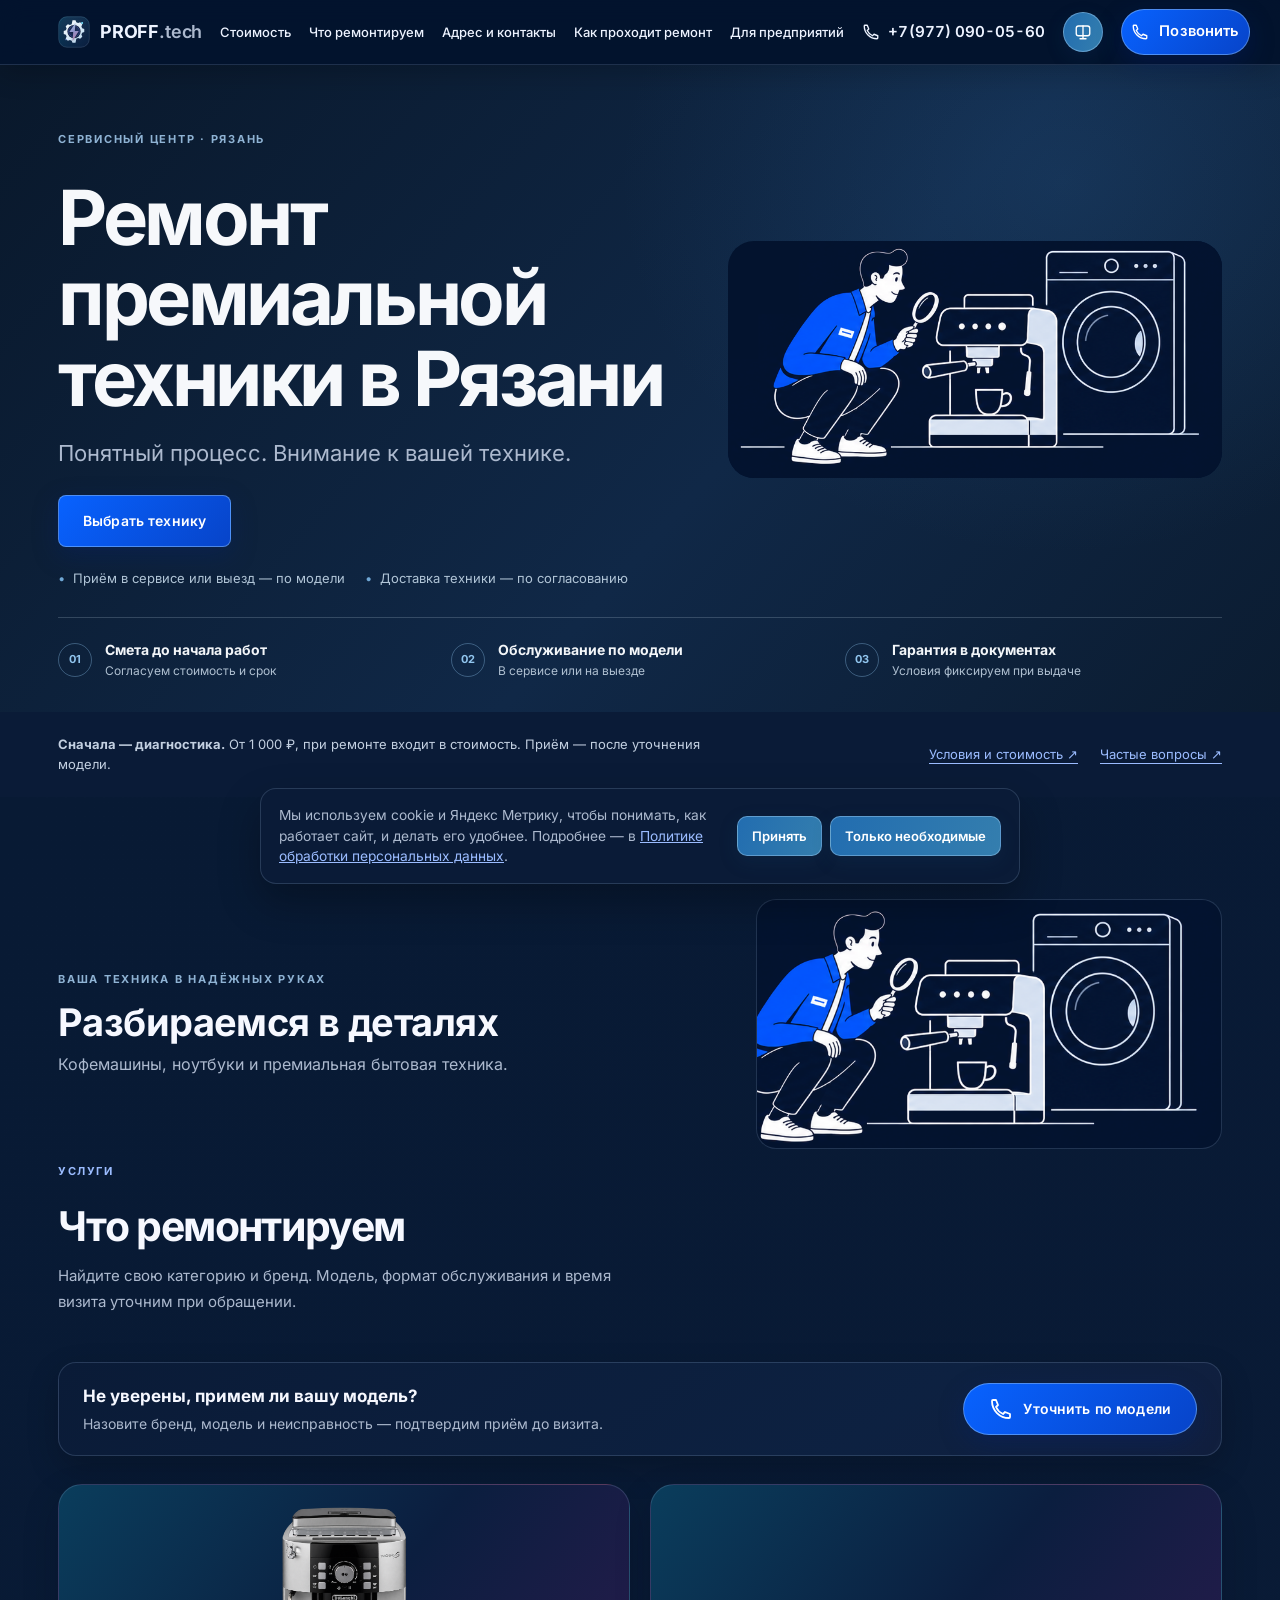
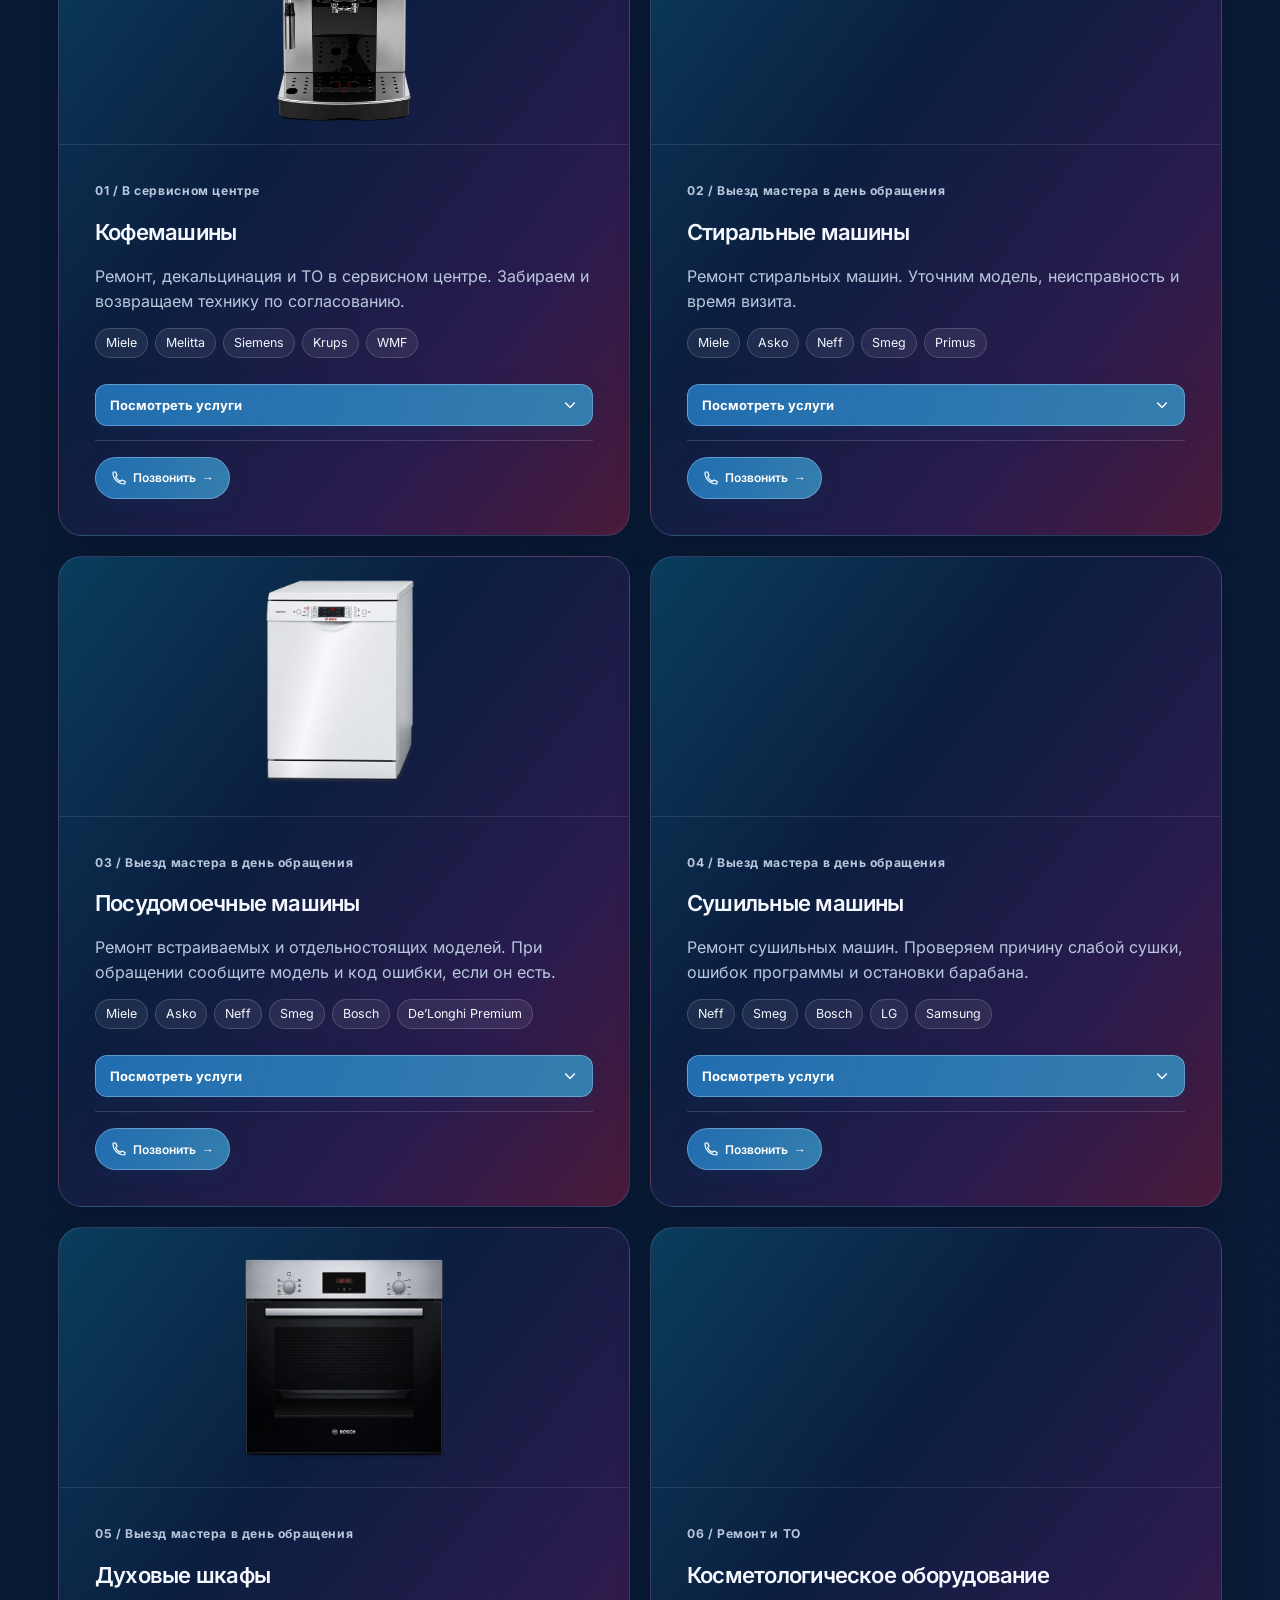
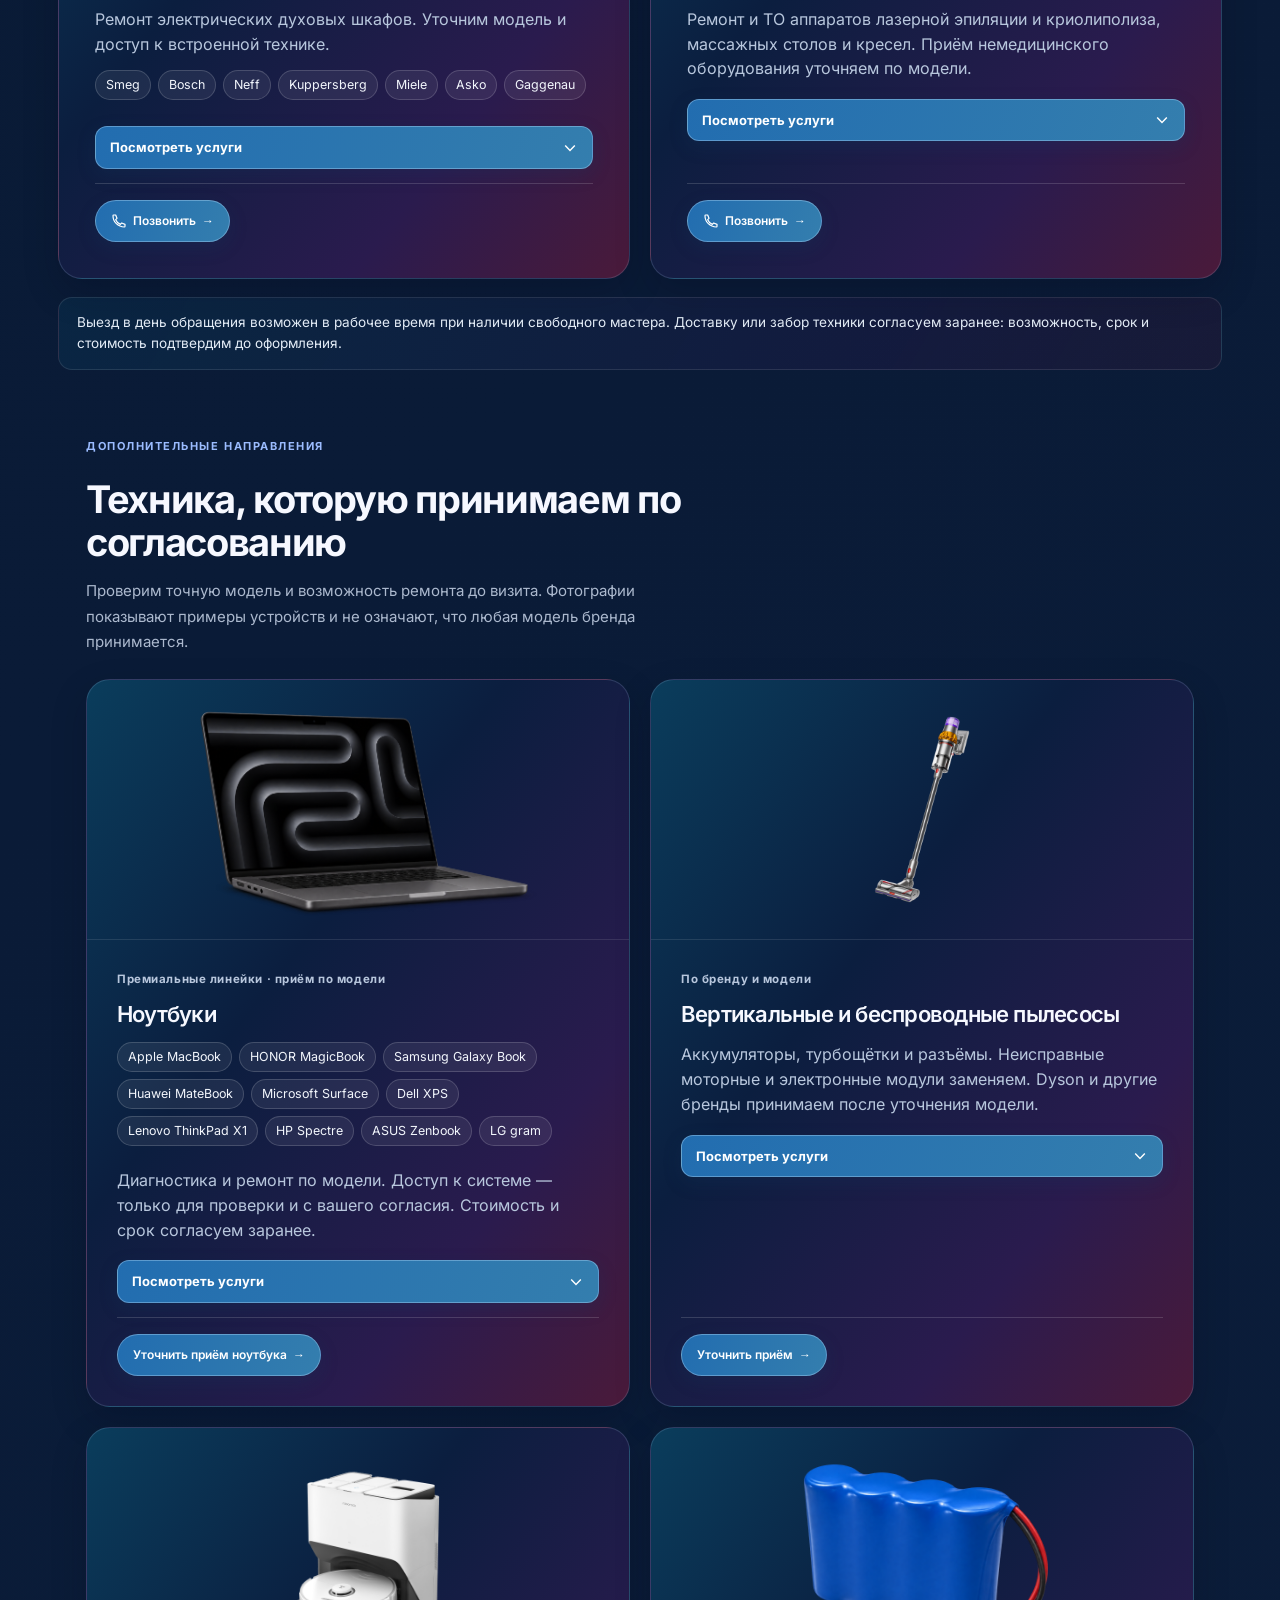
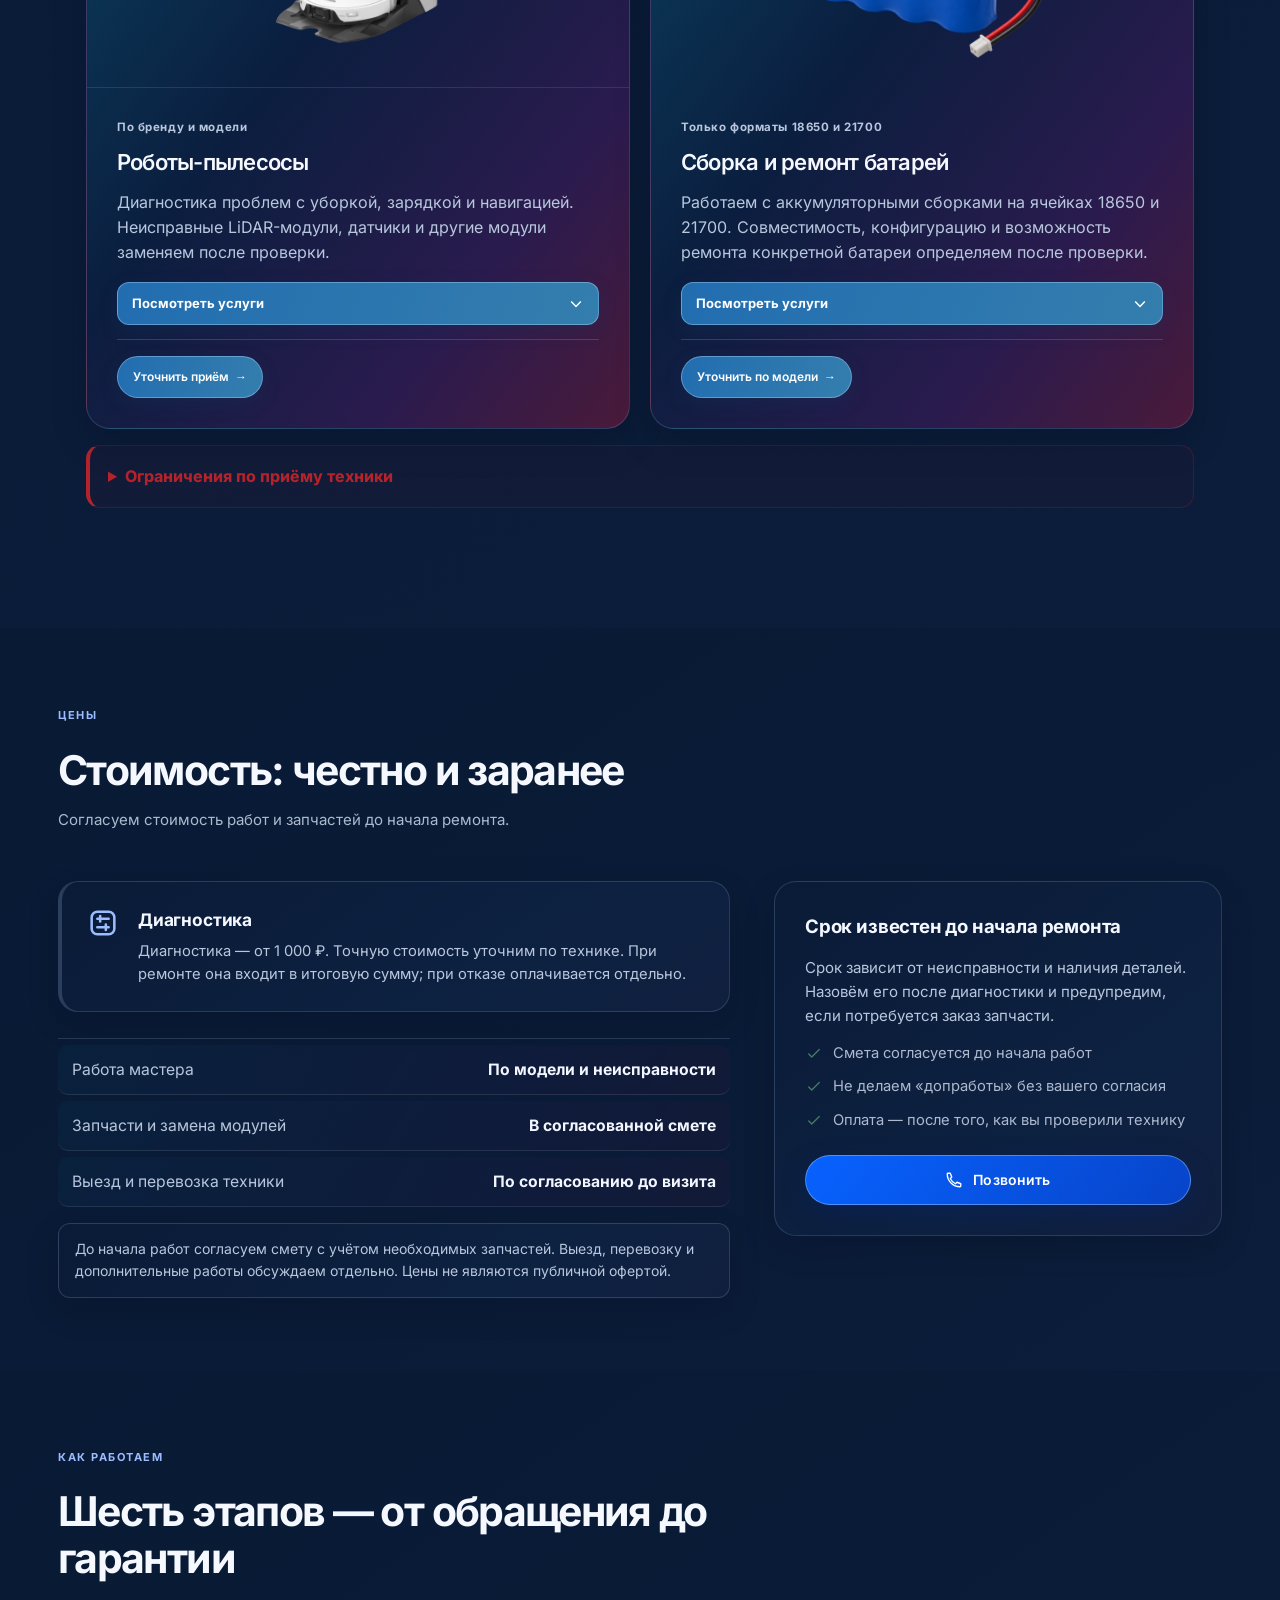
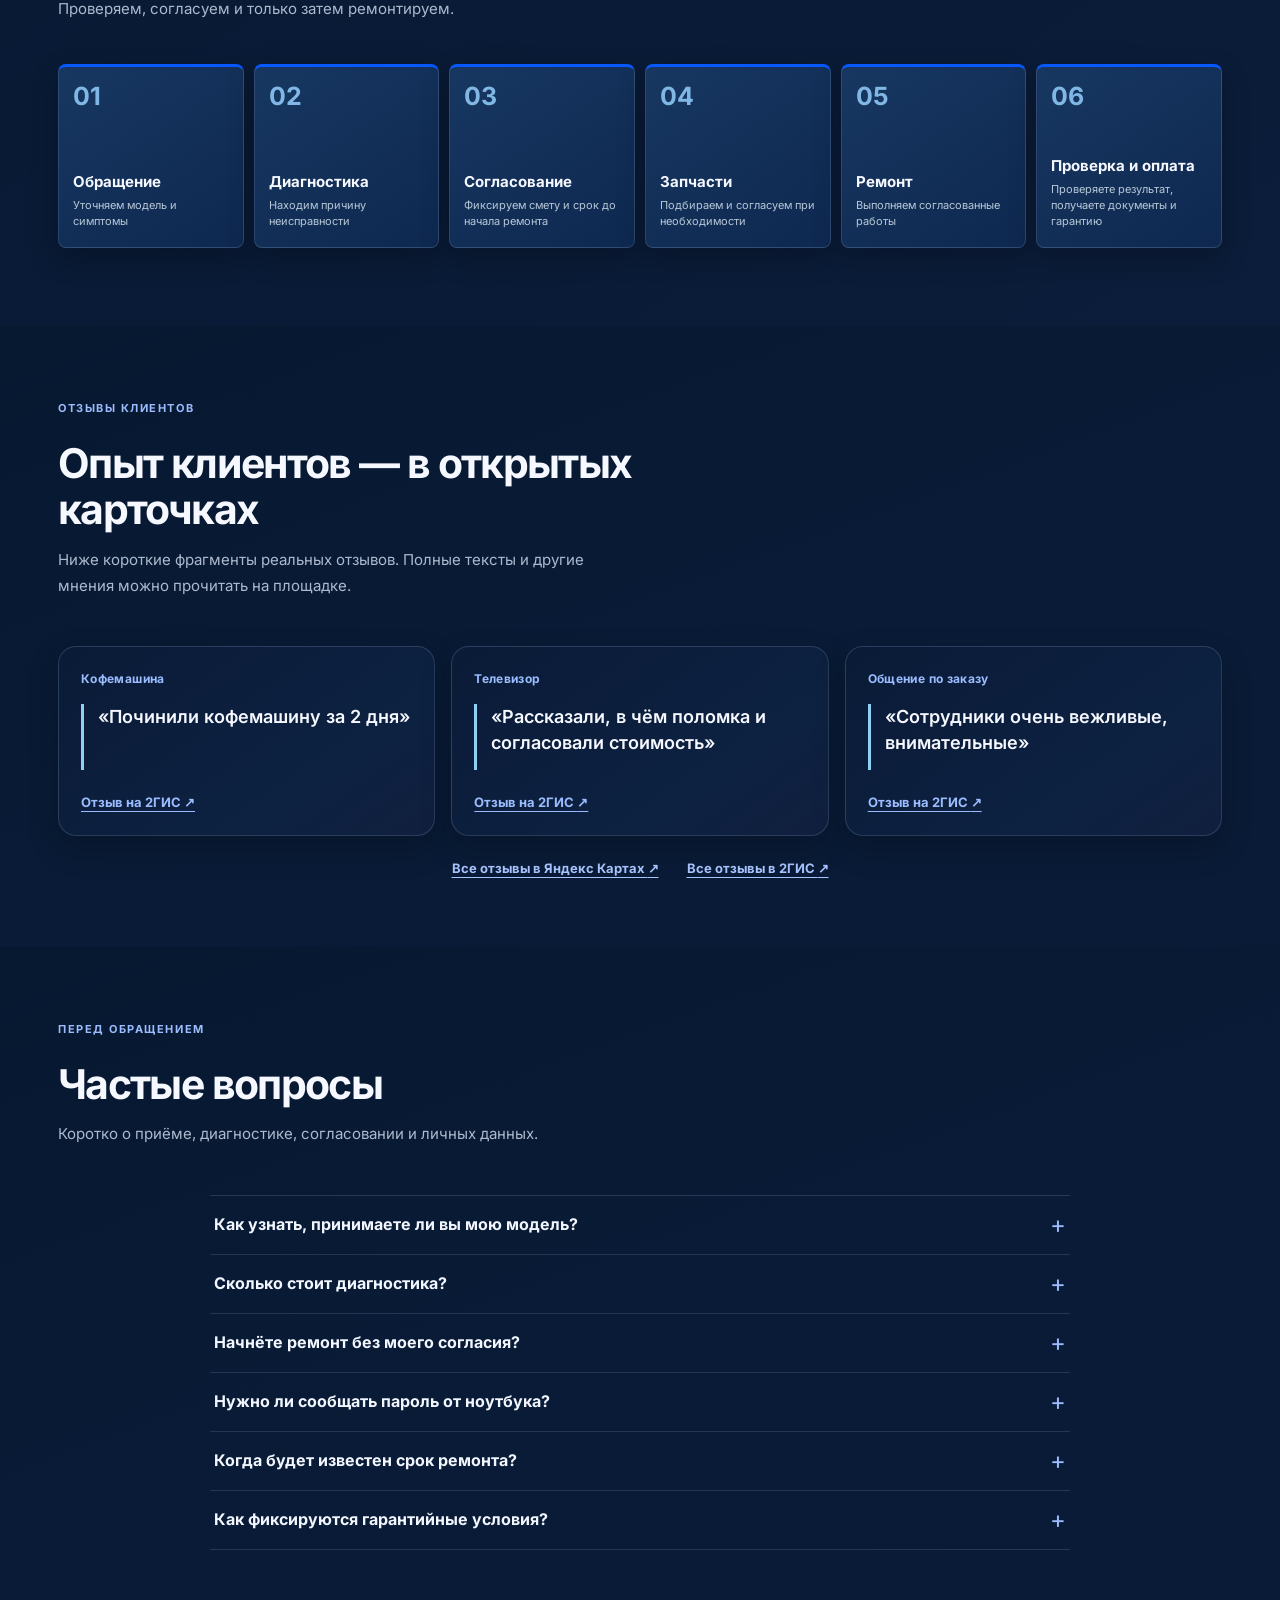
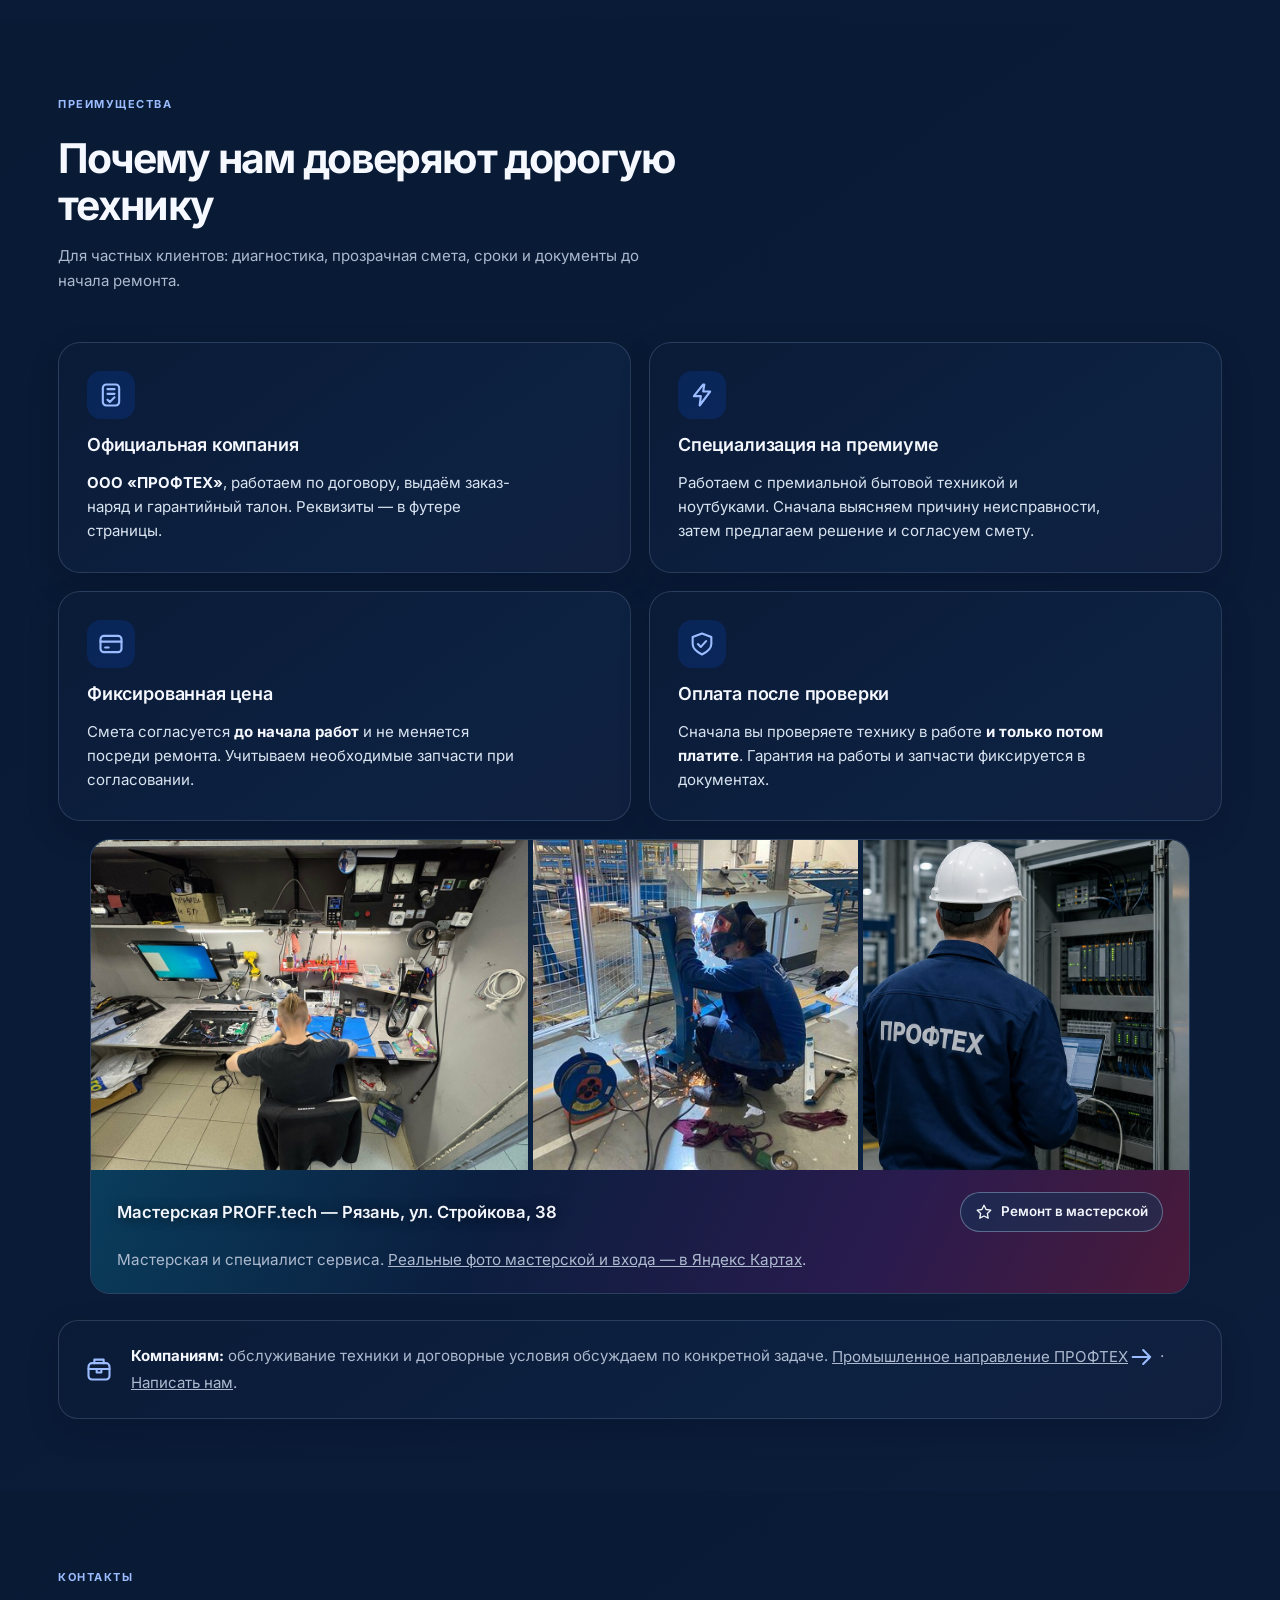
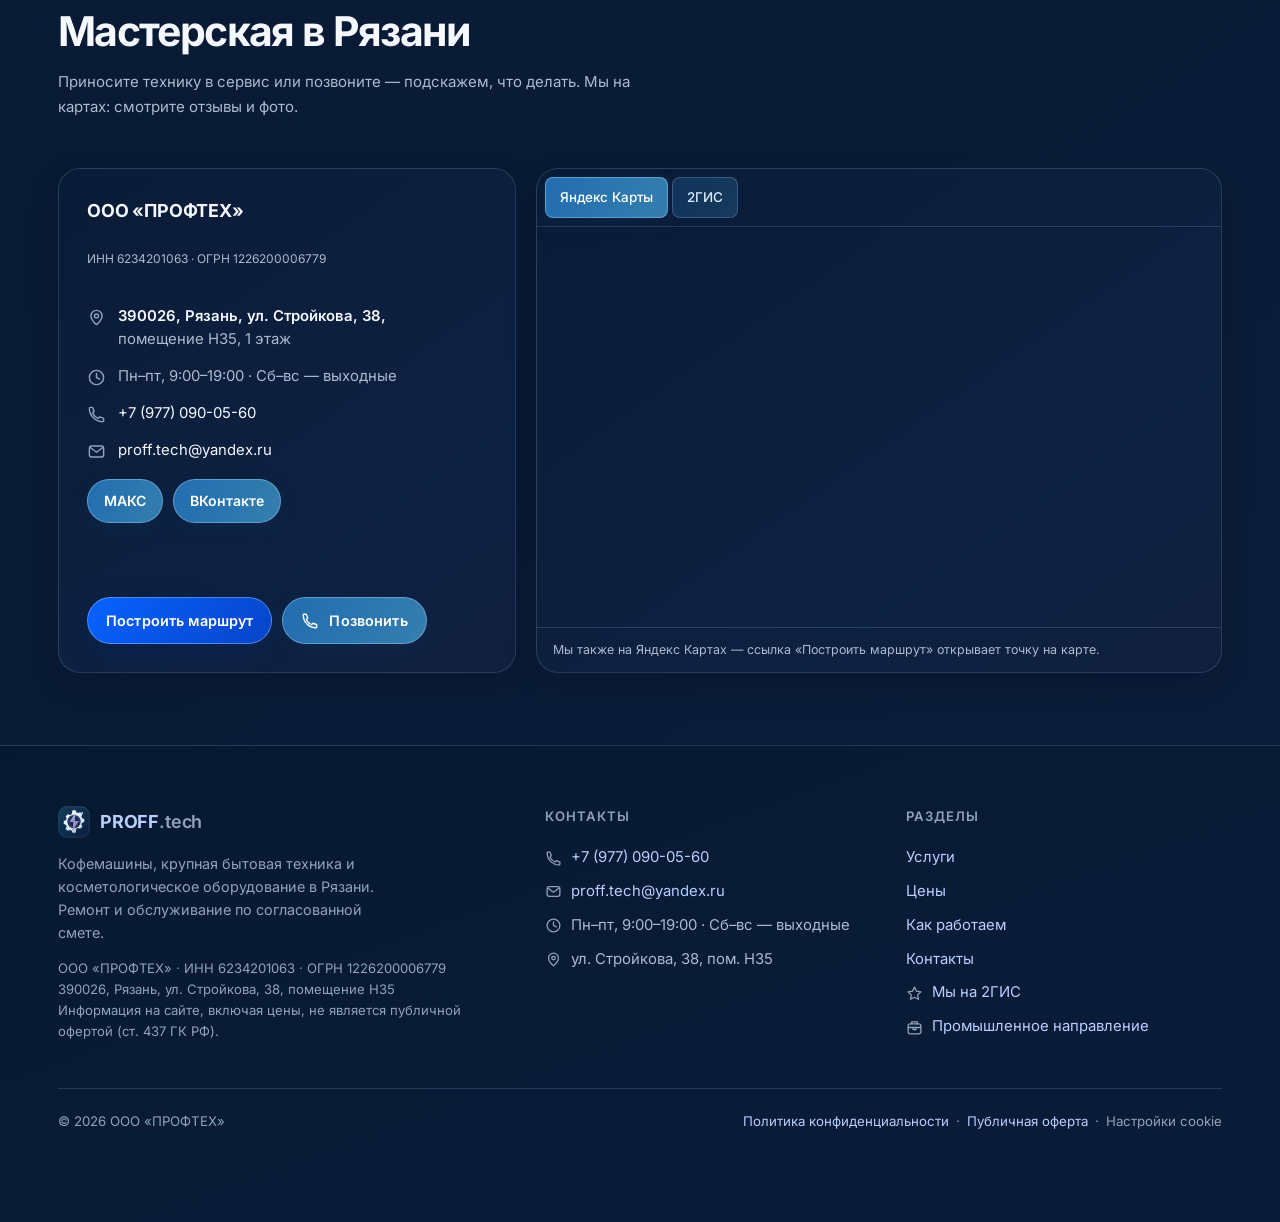
==== commit b98ed8f1: "Fit full technician illustration and remove phone highlight" ====
--- a/index.html
+++ b/index.html
@@ -1840,8 +1840,8 @@
 <style id="physical-review-fixes">
 /* Alignment, legibility and consistent blue actions, based on the reviewed handoff mockup. */
 .handoff-mascot{border-radius:26px;background:#03132e}
-.handoff-mascot{aspect-ratio:1.76}
-.handoff-mascot img{position:absolute;width:232%;max-width:none;left:-132%;top:-48%;border-radius:26px;mix-blend-mode:lighten;pointer-events:none}
+.handoff-mascot{aspect-ratio:2.08}
+.handoff-mascot img{position:absolute;width:204%;max-width:none;left:-104%;top:-48%;border-radius:26px;clip-path:polygon(58% 0,100% 0,100% 100%,0 100%,0 41%,54% 41%,54% 33%,58% 33%);mix-blend-mode:lighten;pointer-events:none}
 .service-intro-handoff .handoff-magnifier{height:250px;border:1px solid rgba(155,183,220,.2);border-radius:20px;background:#03132e}
 .service-intro-handoff .handoff-magnifier img{width:232%;left:-132%;top:-48%}
 .price-grid,.price-grid>*{min-width:0}
@@ -1862,18 +1862,18 @@
 
 /* Use the same blue gradient as the main “Выбрать технику” button for every action. */
 :root{--physical-action:linear-gradient(110deg,#226db0 0%,#347eae 100%);--physical-action-hover:linear-gradient(110deg,#2f82bd 0%,#4695c8 100%)}
-.btn-primary,.btn-ghost,.site .btn-primary,.site .btn-ghost,.mbar .btn,.tel-m,.site .tel,.theme-btn,
+.btn-primary,.btn-ghost,.site .btn-primary,.site .btn-ghost,.mbar .btn,.tel-m,.theme-btn,
 .svc-link,.service-list-toggle,.service-focus-stage>.service-focus-call,.service-focus-stage>.service-focus-close,
 .msgr,.ct-actions .btn,.gis-card .btn,.model-check .btn,.cookie-actions button,
 #contacts .mtab[aria-selected="true"]{background:var(--physical-action)!important;color:#fff!important;border-color:rgba(171,215,247,.42)!important;box-shadow:0 6px 18px rgba(15,57,96,.24)!important}
-.btn-primary:hover,.btn-ghost:hover,.site .tel:hover,.tel-m:hover,.theme-btn:hover,.svc-link:hover,
+.btn-primary:hover,.btn-ghost:hover,.tel-m:hover,.theme-btn:hover,.svc-link:hover,
 .service-list-toggle:hover,.service-focus-stage>.service-focus-call:hover,.service-focus-stage>.service-focus-close:hover,
 .msgr:hover,.ct-actions .btn:hover,.gis-card .btn:hover,.model-check .btn:hover,.cookie-actions button:hover,
 #contacts .mtab[aria-selected="true"]:hover{background:var(--physical-action-hover)!important}
 #contacts .mtab:not([aria-selected="true"]){background:linear-gradient(110deg,rgba(34,109,176,.3),rgba(52,126,174,.3))!important;border-color:rgba(155,183,220,.28)!important;color:#dcecff!important}
 :root[data-theme="light"] #contacts .mtab:not([aria-selected="true"]){color:#315f84!important}
-.btn:focus-visible,.svc-link:focus-visible,.service-list-toggle:focus-visible,.mtab:focus-visible,.msgr:focus-visible,.theme-btn:focus-visible,.tel-m:focus-visible{outline:3px solid #8fc6ed;outline-offset:3px}
-@media(max-width:600px){.handoff-mascot{width:min(100%,340px);aspect-ratio:1.76;border-radius:20px}.handoff-mascot img{border-radius:20px}.price-note{font-size:13px}}
+.btn:focus-visible,.svc-link:focus-visible,.service-list-toggle:focus-visible,.mtab:focus-visible,.msgr:focus-visible,.theme-btn:focus-visible,.tel-m:focus-visible,.site .tel:focus-visible{outline:3px solid #8fc6ed;outline-offset:3px}
+@media(max-width:600px){.handoff-mascot{width:min(100%,340px);aspect-ratio:2.08;border-radius:20px}.handoff-mascot img{border-radius:20px}.price-note{font-size:13px}}
 </style>
 </body>
 </html>
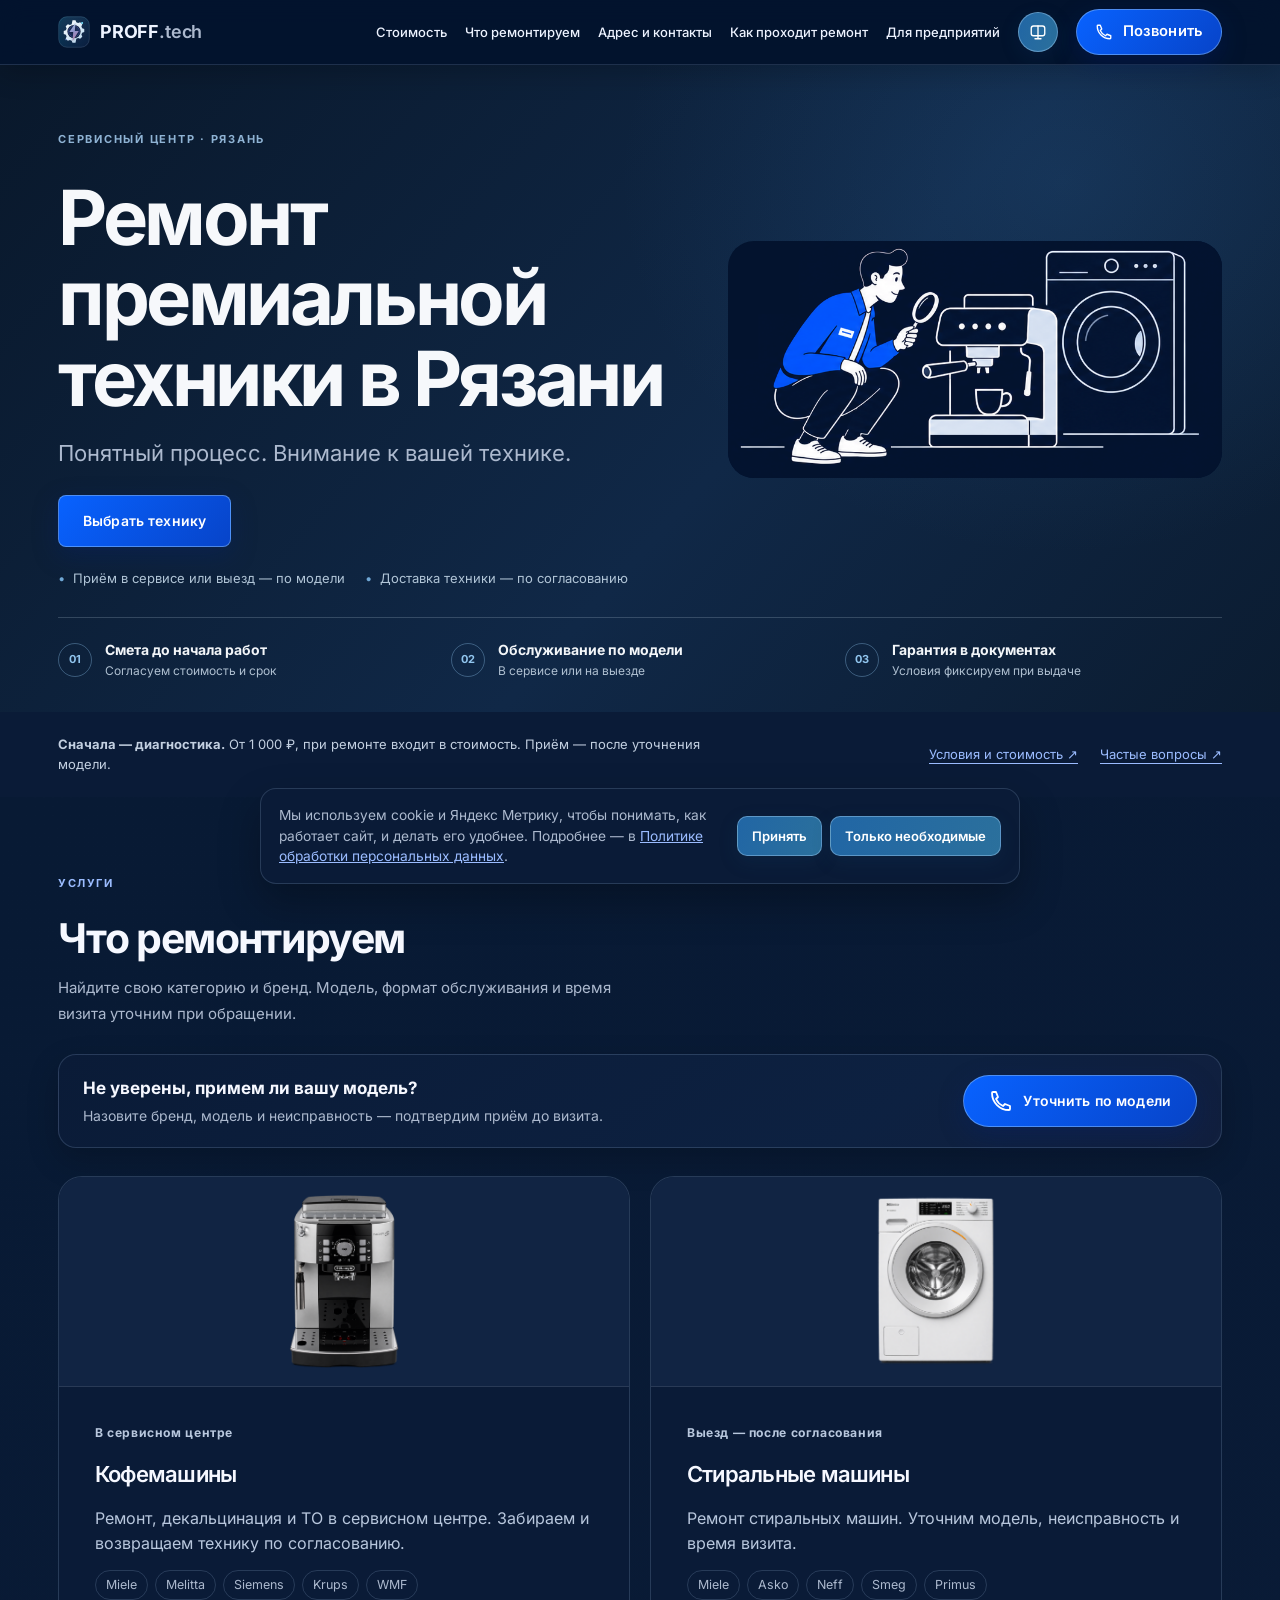
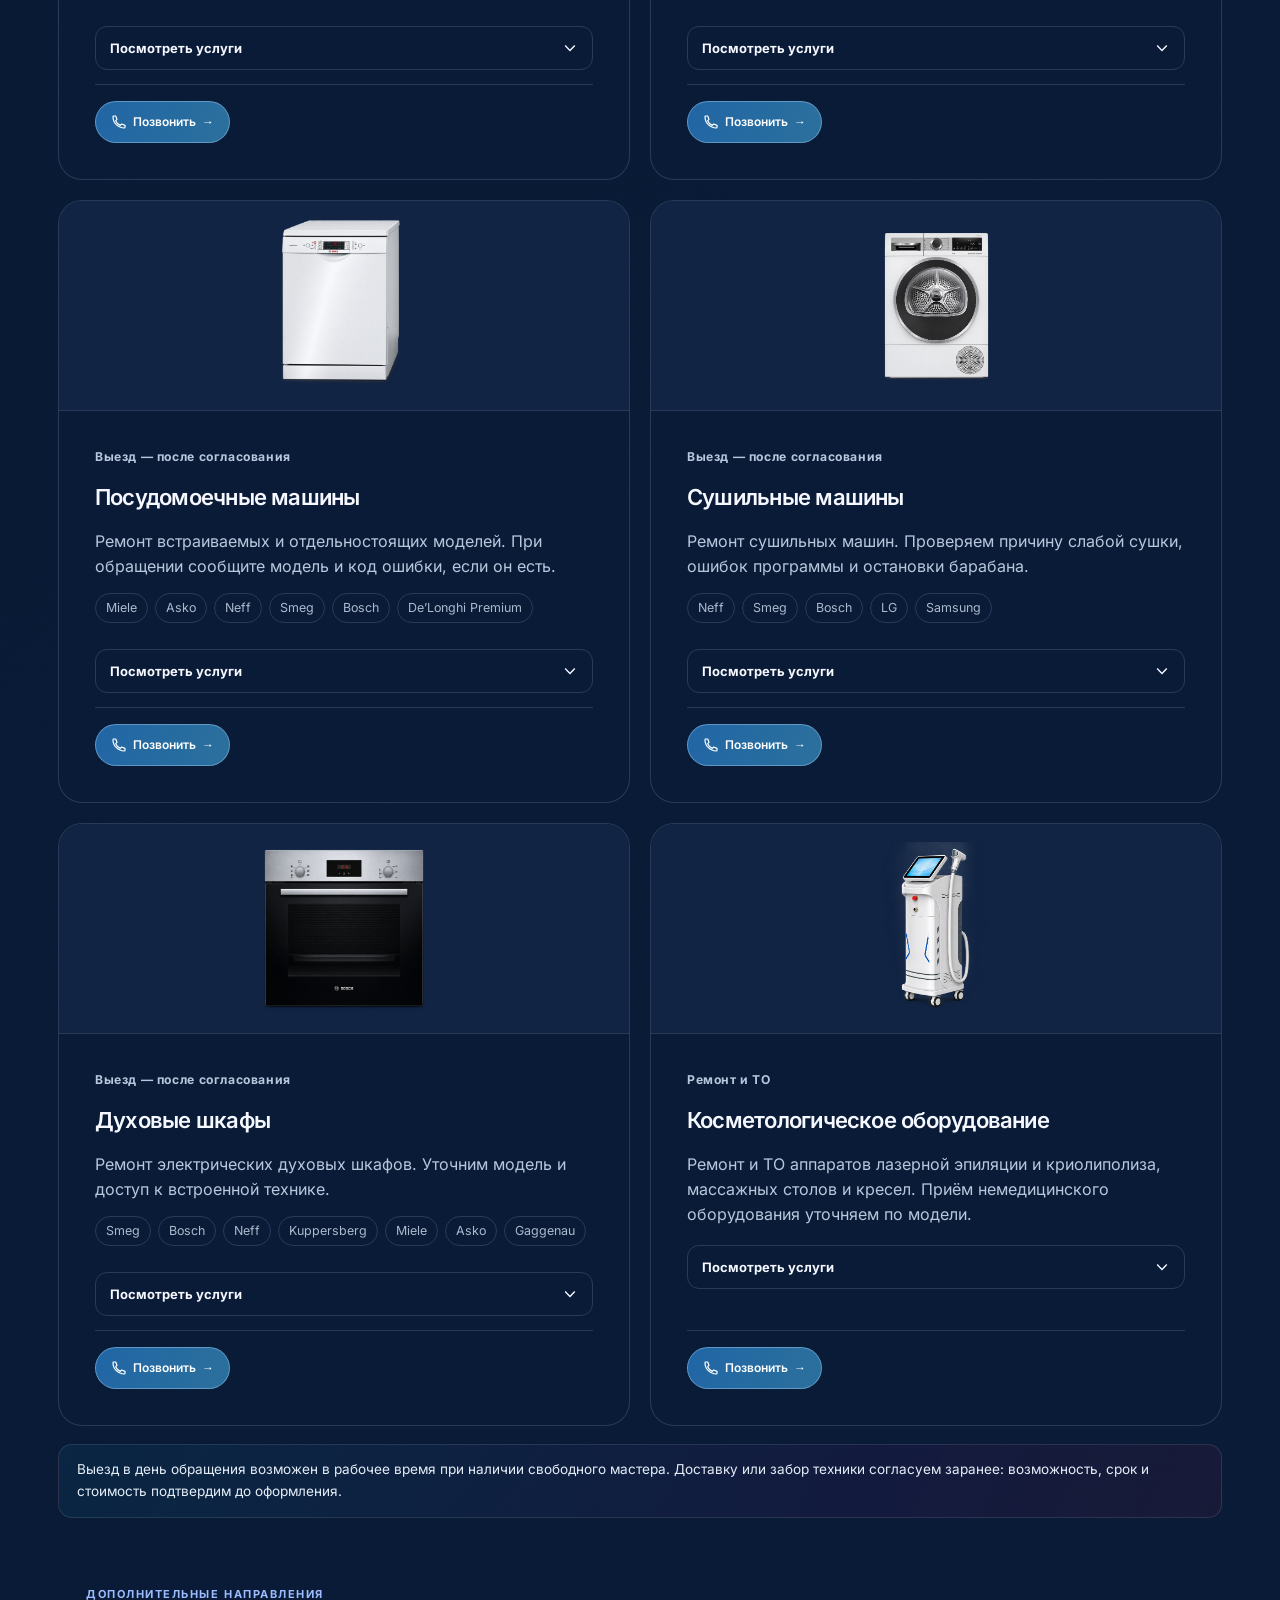
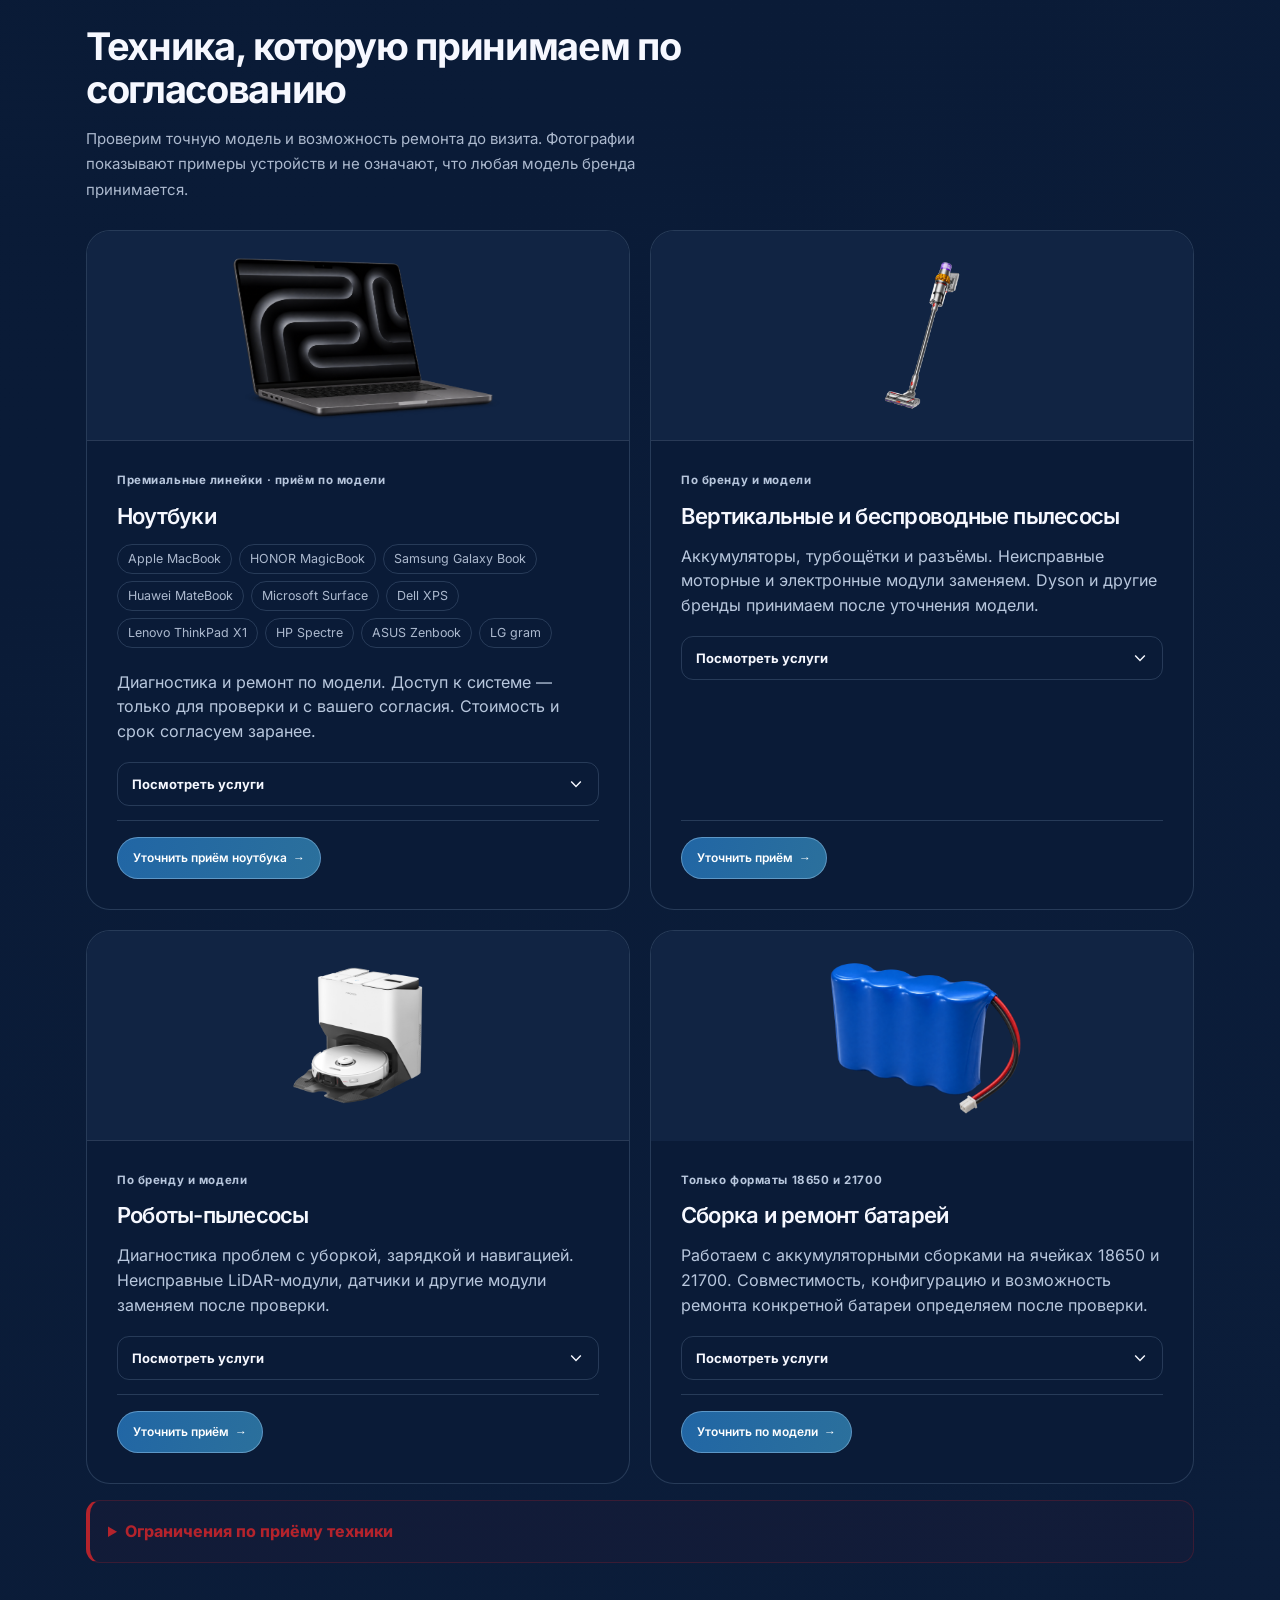
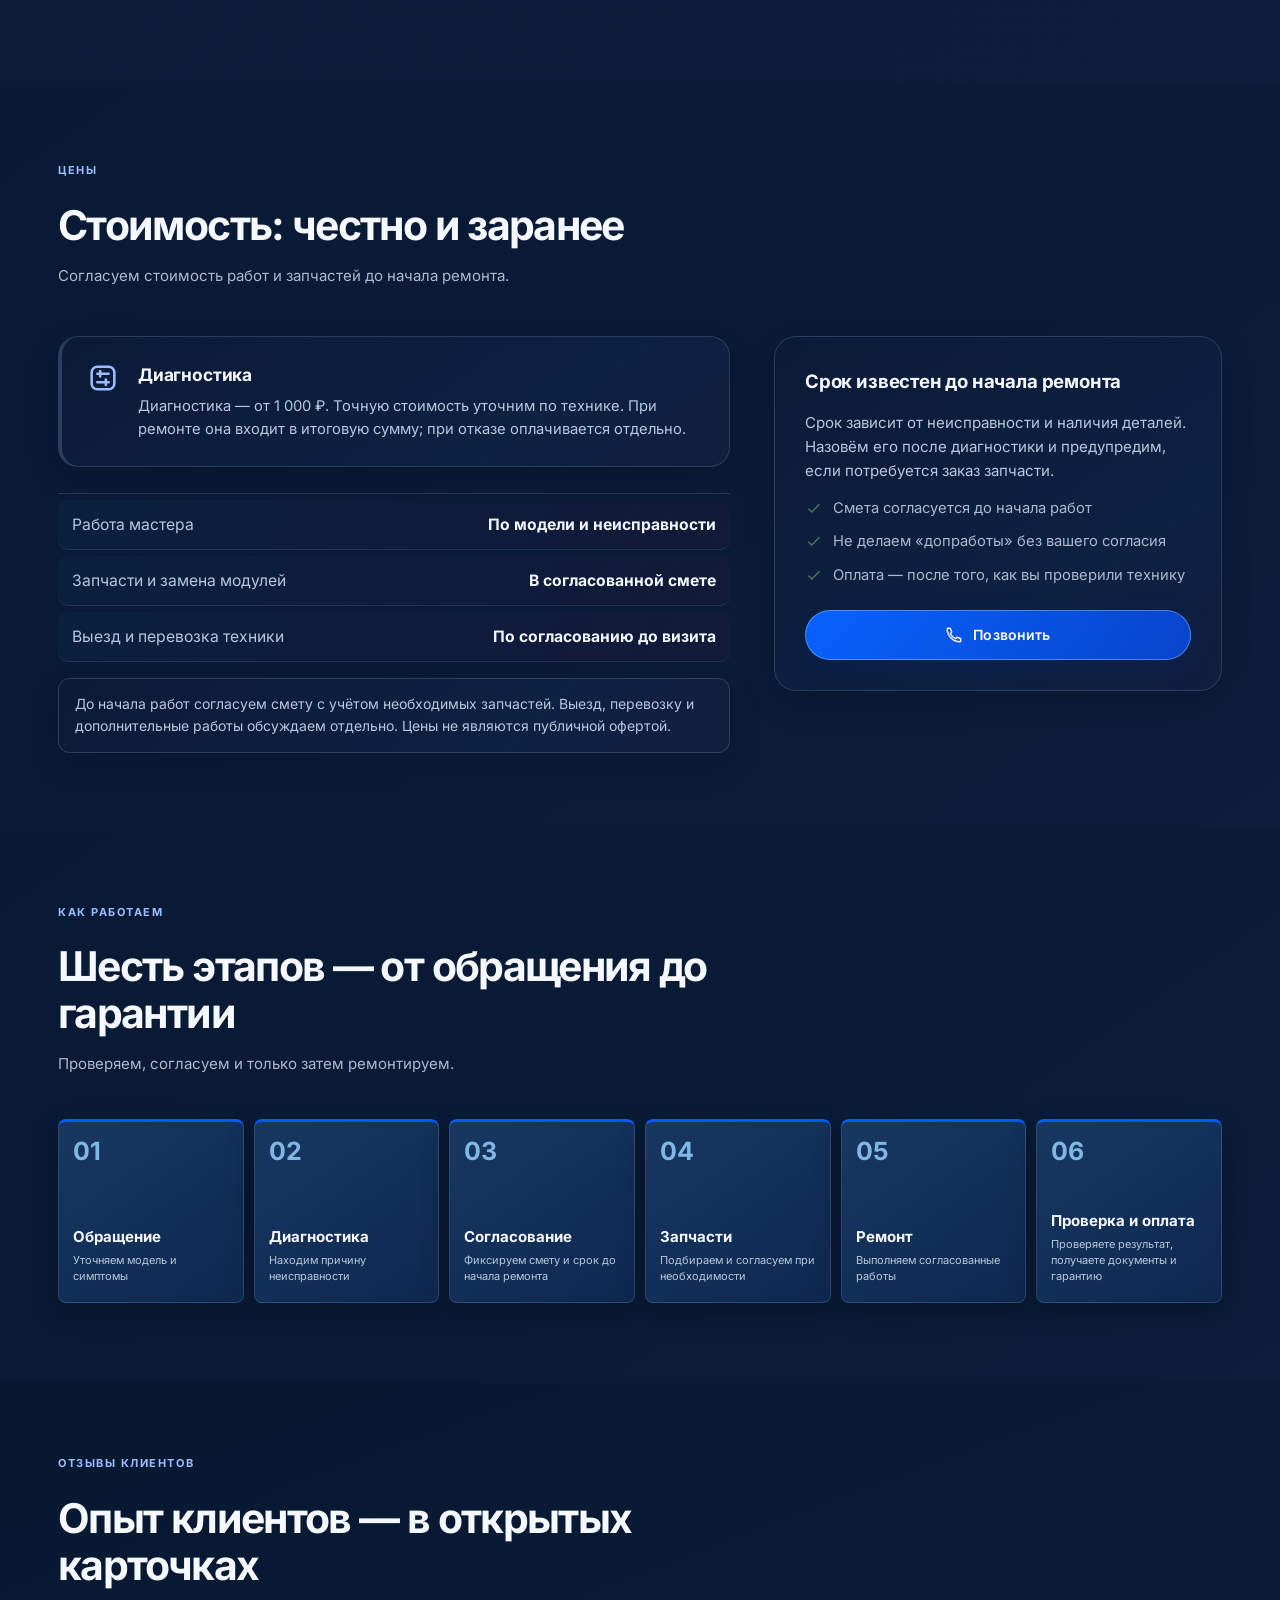
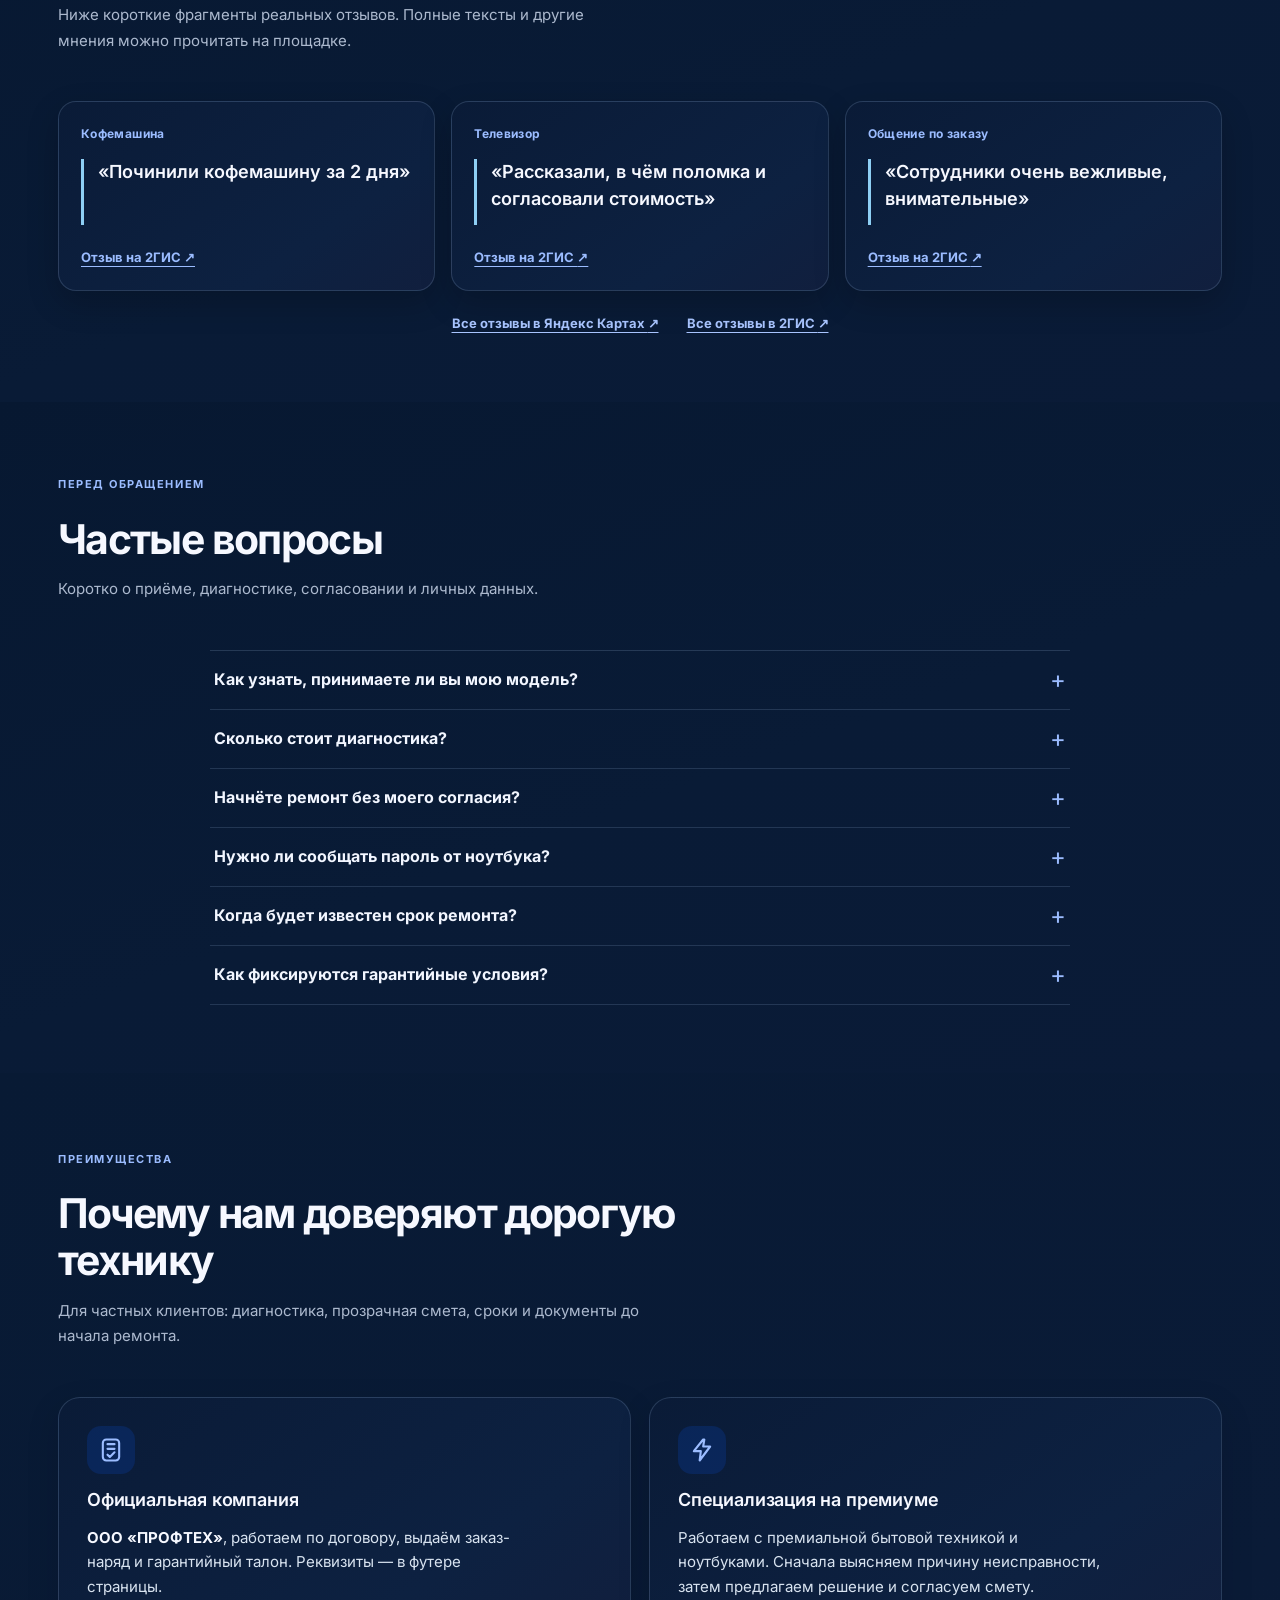
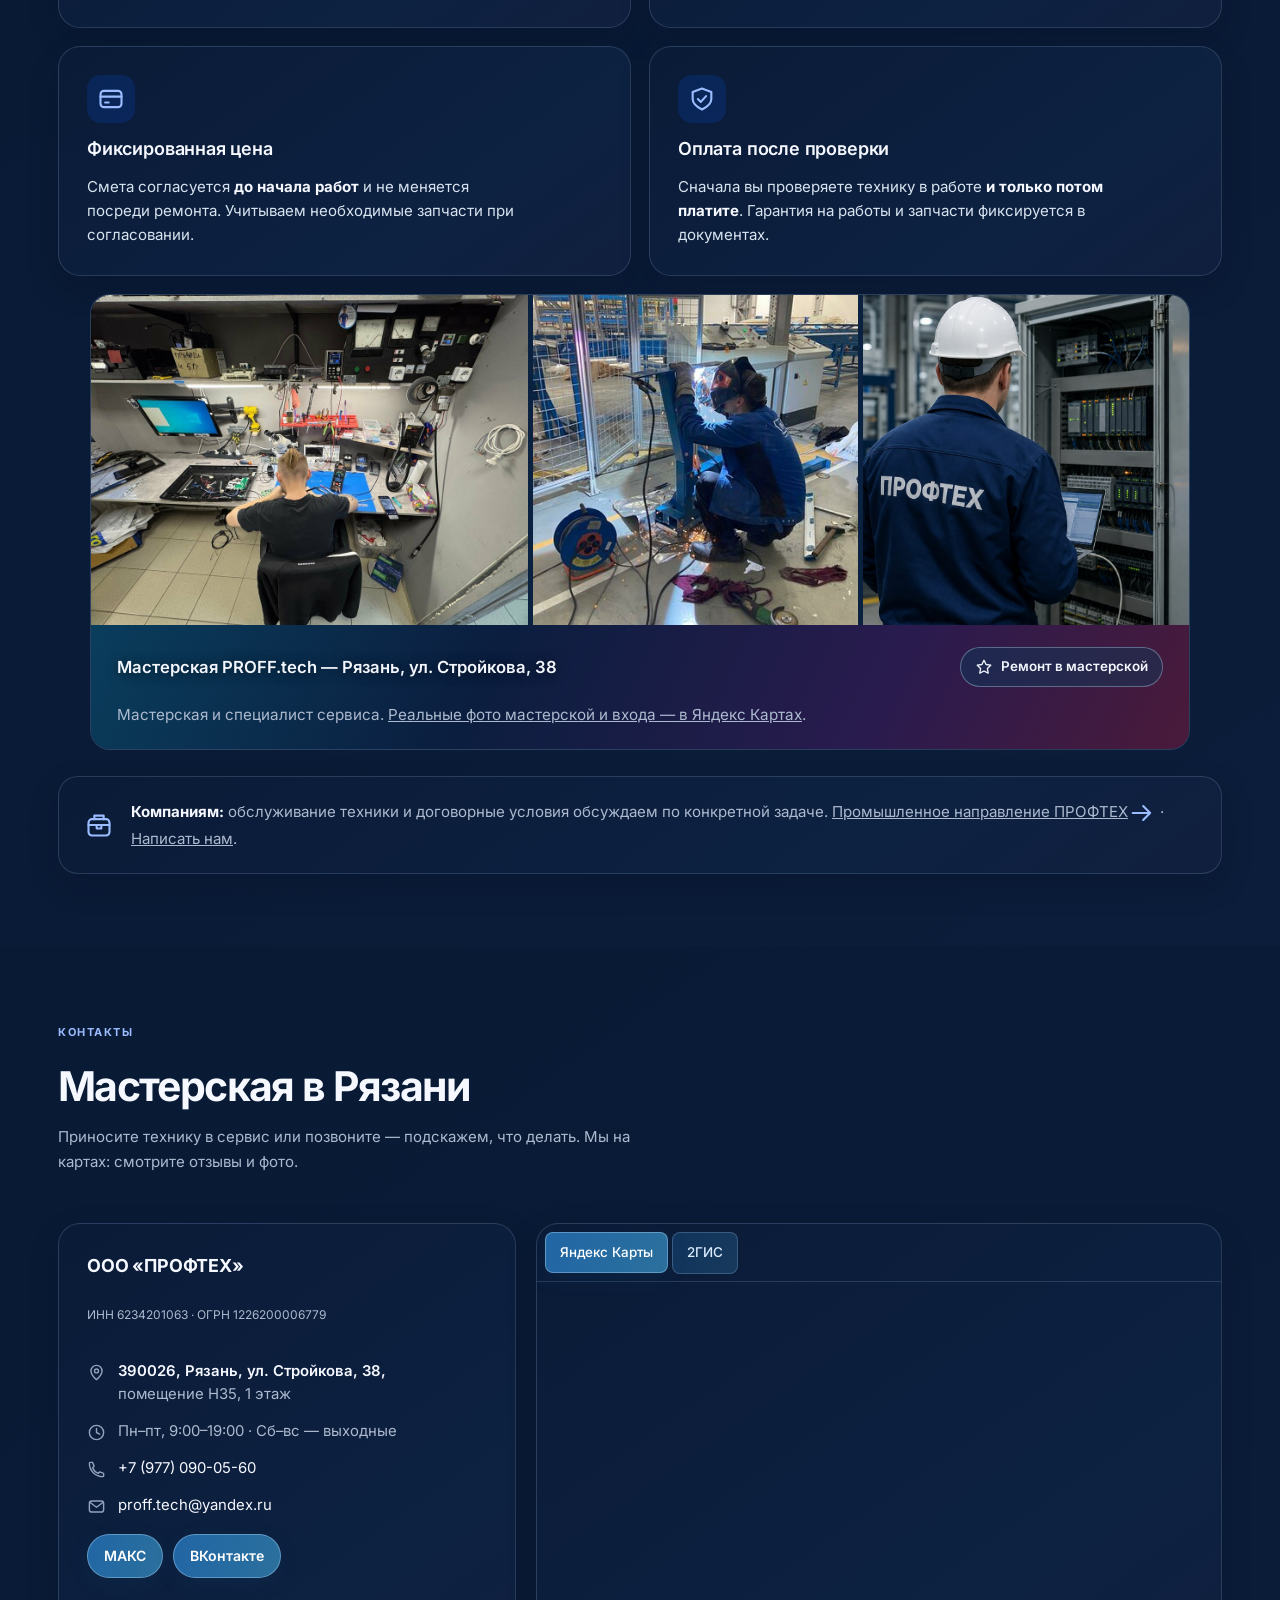
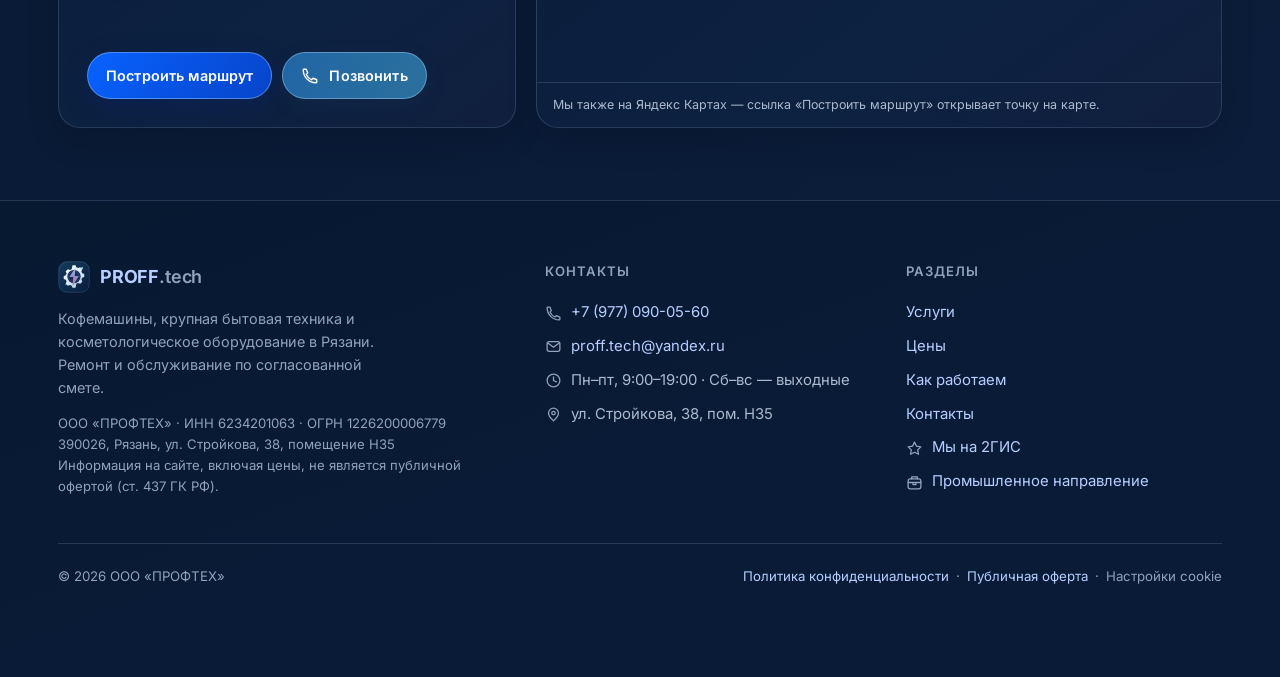
==== commit 523c6f05: "Refine physical catalogue, modal controls and responsive header" ====
--- a/index.html
+++ b/index.html
@@ -413,11 +413,11 @@
 .hero{padding:32px 0 40px}.hero-grid{grid-template-columns:1fr 1fr;gap:24px 36px}.hero-visual{margin:0;min-width:0;border-radius:20px;overflow:hidden}.hero-visual img{display:block;width:100%;height:auto}.hero-facts{grid-column:1/-1;display:grid;grid-template-columns:repeat(4,minmax(0,1fr));margin:0}.hero-facts li{padding:14px;border-bottom:0}.hero h1{font-size:clamp(2rem,4vw,3.4rem)}
 @media(max-width:600px){.hero{padding:18px 0 28px}.hero-grid{display:flex;flex-direction:column;gap:14px}.hero-grid>div{display:contents}.hero-grid>div .pill{order:0;font-size:11px;padding:5px 8px}.hero-grid>div h1{order:1;font-size:28px;line-height:1.12;margin:0;align-self:stretch}.hero-visual{order:2;width:100%;height:170px}.hero-visual img{height:100%;object-fit:cover;object-position:center 55%}.hero-grid>div .lede{order:3;font-size:14px;margin:0}.hero-grid>div .cta-row{order:4;width:100%;gap:10px}.hero .cta-row>.btn{width:100%}.hero .cta-note{width:100%;text-align:center}.hero .cta-note small{display:none}.hero-facts{order:5;width:100%;grid-template-columns:repeat(2,minmax(0,1fr))}.hero-facts li{padding:9px;min-width:0}.hero-facts .ic{display:none}.hero-facts b{font-size:12px}.hero-facts span{font-size:11px;display:block}section:not(.hero){padding-top:36px;padding-bottom:36px}.svc-ill{height:110px;overflow:hidden}.svc-ill>svg{height:110px;width:100%}.svc-grid{gap:16px}}
 /* Product-led service navigation */
-.product-photo{width:100%;height:100%;background-image:url('images/products-sheet.jpg');background-repeat:no-repeat;background-size:100% 500%}.product-dyson{background-position:center 0%}.product-robot{background-position:center 25%}.product-coffee{background-position:center 50%}.product-tv{background-position:center 75%}.product-scooter{background-position:center 100%}
+.product-photo{width:100%;height:100%;background-repeat:no-repeat;background-size:100% 500%}.product-dyson{background-position:center 0%}.product-robot{background-position:center 25%}.product-coffee{background-position:center 50%}.product-tv{background-position:center 75%}.product-scooter{background-position:center 100%}
 .svc-ill{height:auto;aspect-ratio:2/1;overflow:hidden;background:#d9dade}.svc-ill .product-photo{min-height:100%}.svc{box-shadow:none}.svc h3{font-size:1.3rem}.hero h1{letter-spacing:-.045em}.hero-grid{gap:24px 48px}.hero-choice{display:flex;flex-wrap:wrap;gap:12px 24px;align-items:center;margin:20px 0}.hero-choice a{font-weight:700;color:var(--accent-text);text-decoration:underline;text-underline-offset:5px}.hero-choice>span{font-size:14px;color:var(--soft)}.hero .trust{display:none}.hero-facts{box-shadow:none}.hero-facts span{color:var(--soft)}.menu{gap:20px}.svc-price small::after{content:' · запчасти отдельно';display:block;margin-top:4px}
 @media(max-width:1000px) and (min-width:601px){.hero-grid{grid-template-columns:1fr 1fr}.hero h1{font-size:34px}.hero-facts{grid-template-columns:repeat(2,minmax(0,1fr))}}
 @media(max-width:600px){.hero-grid{gap:12px}.hero-choice{order:4;margin:0;width:100%;justify-content:space-between;gap:8px}.hero-choice a,.hero-choice>span{font-size:12px}.hero-grid>div .cta-row{order:5}.hero-facts{order:6}.hero-visual{height:auto;aspect-ratio:2/1}.hero-visual img{object-fit:contain}.svc-ill{height:auto;aspect-ratio:2/1}.svc .svc-body{padding:18px}.hero-facts li{padding:9px}.hero h1{max-width:100%}.menu a{min-height:44px}.sec-head h2{font-size:28px}}
-.product-dyson{background-image:url(images/product-dyson.jpg);background-size:cover;background-position:center}.product-robot{background-image:url(images/product-robot.jpg);background-size:cover;background-position:center}.product-coffee{background-image:url(images/product-coffee.jpg);background-size:cover;background-position:center}.product-tv{background-image:url(images/product-tv.jpg);background-size:cover;background-position:center}.product-scooter{background-image:url(images/product-scooter.jpg);background-size:cover;background-position:center}@media(min-width:881px) and (max-width:1120px){.menu{gap:12px}.menu>a{font-size:12px}.site .btn{padding-left:12px;padding-right:12px}.logo-name{font-size:17px}} @media(min-width:881px) and (max-width:1120px){#siteHeader .btn-primary{display:none}#siteNav{gap:10px}#siteNav>a{font-size:12px}} 
+.product-dyson{background-size:cover;background-position:center}.product-robot{background-size:cover;background-position:center}.product-coffee{background-size:cover;background-position:center}.product-tv{background-size:cover;background-position:center}.product-scooter{background-size:cover;background-position:center}@media(min-width:881px) and (max-width:1120px){.menu{gap:12px}.menu>a{font-size:12px}.site .btn{padding-left:12px;padding-right:12px}.logo-name{font-size:17px}} @media(min-width:881px) and (max-width:1120px){#siteHeader .btn-primary{display:none}#siteNav{gap:10px}#siteNav>a{font-size:12px}} 
 /* Final readability and restrained motion */
 .contact-requisites{font-size:12px;color:var(--soft);margin:8px 0 20px;overflow-wrap:anywhere}.svc-sub,.svc-note,.from small,.map-note{color:var(--soft)}.svc-link{min-height:44px;display:inline-flex;align-items:center}.svc-foot{align-items:flex-end}.from small{max-width:240px;line-height:1.5}.hero-visual{background:#0a101e}.hero-visual img{object-fit:cover}.adv-photo{border-radius:20px}.sec-head{max-width:760px}.sec-head p{max-width:65ch}.js .rv{opacity:1;transform:none;transition:none}.js .rv.in{animation:section-in .35s ease-out both}.btn:active{transform:translateY(1px)}
 @keyframes section-in{from{opacity:.65;transform:translateY(8px)}to{opacity:1;transform:none}}
@@ -1045,7 +1045,7 @@
 <div class="client-details"><div class="wrap"><p><b>Сначала — диагностика.</b> От 1 000 ₽, при ремонте входит в стоимость. Приём — после уточнения модели.</p><div class="client-detail-links"><a href="#prices">Условия и стоимость <span aria-hidden="true">↗</span></a><a href="#faq">Частые вопросы <span aria-hidden="true">↗</span></a></div></div></div>
 
 <!-- ================= УСЛУГИ ================= -->
-<section id="services"><div class="service-intro-handoff wrap"><div><span class="handoff-eyebrow">ВАША ТЕХНИКА В НАДЁЖНЫХ РУКАХ</span><h2>Разбираемся в деталях</h2><p>Кофемашины, ноутбуки и премиальная бытовая техника.</p></div><div class="handoff-magnifier" aria-hidden="true"><img src="assets/handoff/magnifier.png" alt="" loading="lazy" decoding="async"></div></div><div class="wrap"><div class="sec-head rv"><span class="kicker">Услуги</span><h2>Что ремонтируем</h2><p>Найдите свою категорию и бренд. Модель, формат обслуживания и время визита уточним при обращении.</p></div><aside class="model-check rv" aria-labelledby="model-check-title"><div><h3 id="model-check-title">Не уверены, примем ли вашу модель?</h3><p>Назовите бренд, модель и неисправность — подтвердим приём до визита.</p></div><a class="btn btn-primary" href="tel:+79770900560" aria-label="Позвонить и уточнить приём модели"><svg class="ic" aria-hidden="true"><use href="#i-phone"/></svg>Уточнить по модели</a></aside><div class="svc-grid brief-catalog">
+<section id="services"><div class="wrap"><div class="sec-head rv"><span class="kicker">Услуги</span><h2>Что ремонтируем</h2><p>Найдите свою категорию и бренд. Модель, формат обслуживания и время визита уточним при обращении.</p></div><aside class="model-check rv" aria-labelledby="model-check-title"><div><h3 id="model-check-title">Не уверены, примем ли вашу модель?</h3><p>Назовите бренд, модель и неисправность — подтвердим приём до визита.</p></div><a class="btn btn-primary" href="tel:+79770900560" aria-label="Позвонить и уточнить приём модели"><svg class="ic" aria-hidden="true"><use href="#i-phone"/></svg>Уточнить по модели</a></aside><div class="svc-grid brief-catalog">
       <article class="svc rv" id="service-coffee-machines">
         <div class="catalog-photo"><img src="images/catalog-coffee-cutout.png" alt="Кофемашина De’Longhi Magnifica S" loading="lazy" decoding="async"></div>
         <div class="svc-body">
@@ -1059,7 +1059,7 @@
       <article class="svc rv" id="service-washing-machines">
         <div class="catalog-photo"><img src="images/catalog-laundry-cutout.png" alt="Стиральная машина Miele W1" loading="lazy" decoding="async"></div>
         <div class="svc-body">
-          <p class="service-format"><span aria-hidden="true">02 / </span>Выезд мастера в день обращения</p>
+          <p class="service-format"><span aria-hidden="true">02 / </span>Выезд — после согласования</p>
           <h3>Стиральные машины</h3>
           <p class="service-description">Ремонт стиральных машин. Уточним модель, неисправность и время визита.</p>
           <ul class="brand-list" aria-label="Обслуживаемые бренды"><li>Miele</li><li>Asko</li><li>Neff</li><li>Smeg</li><li>Primus</li></ul>
@@ -1069,7 +1069,7 @@
       <article class="svc rv" id="service-dishwashers">
         <div class="catalog-photo"><img src="images/catalog-dishwasher-cutout.png" alt="Посудомоечная машина Bosch" loading="lazy" decoding="async"></div>
         <div class="svc-body">
-          <p class="service-format"><span aria-hidden="true">03 / </span>Выезд мастера в день обращения</p>
+          <p class="service-format"><span aria-hidden="true">03 / </span>Выезд — после согласования</p>
           <h3>Посудомоечные машины</h3>
           <p class="service-description">Ремонт встраиваемых и отдельностоящих моделей. При обращении сообщите модель и код ошибки, если он есть.</p>
           <ul class="brand-list" aria-label="Обслуживаемые бренды"><li>Miele</li><li>Asko</li><li>Neff</li><li>Smeg</li><li>Bosch</li><li>De’Longhi Premium</li></ul>
@@ -1079,7 +1079,7 @@
       <article class="svc rv" id="service-dryers">
         <div class="catalog-photo"><img src="images/catalog-dryer-cutout.png" alt="Сушильная машина Bosch" loading="lazy" decoding="async"></div>
         <div class="svc-body">
-          <p class="service-format"><span aria-hidden="true">04 / </span>Выезд мастера в день обращения</p>
+          <p class="service-format"><span aria-hidden="true">04 / </span>Выезд — после согласования</p>
           <h3>Сушильные машины</h3>
           <p class="service-description">Ремонт сушильных машин. Проверяем причину слабой сушки, ошибок программы и остановки барабана.</p>
           <ul class="brand-list" aria-label="Обслуживаемые бренды"><li>Neff</li><li>Smeg</li><li>Bosch</li><li>LG</li><li>Samsung</li></ul>
@@ -1089,7 +1089,7 @@
       <article class="svc rv" id="service-electric-ovens">
         <div class="catalog-photo"><img src="images/catalog-oven-cutout.png" alt="Встраиваемый электрический духовой шкаф Bosch" loading="lazy" decoding="async"></div>
         <div class="svc-body">
-          <p class="service-format"><span aria-hidden="true">05 / </span>Выезд мастера в день обращения</p>
+          <p class="service-format"><span aria-hidden="true">05 / </span>Выезд — после согласования</p>
           <h3>Духовые шкафы</h3>
           <p class="service-description">Ремонт электрических духовых шкафов. Уточним модель и доступ к встроенной технике.</p>
           <ul class="brand-list" aria-label="Обслуживаемые бренды"><li>Smeg</li><li>Bosch</li><li>Neff</li><li>Kuppersberg</li><li>Miele</li><li>Asko</li><li>Gaggenau</li></ul>
@@ -1861,7 +1861,7 @@
 @media(max-width:600px){.handoff-stairs{grid-template-columns:minmax(0,1fr)}.handoff-stairs li,.handoff-stairs li:nth-child(n){height:auto;min-height:78px;display:grid;grid-template-columns:46px minmax(0,1fr);align-items:center;justify-content:start;padding:12px 14px}.handoff-stairs li>span{font-size:22px;grid-row:1/3}.handoff-stairs li>div{min-width:0;margin:0}.handoff-stairs li b{margin:0;font-size:14px}.handoff-stairs li small{margin-top:4px;font-size:12px}}
 
 /* Use the same blue gradient as the main “Выбрать технику” button for every action. */
-:root{--physical-action:linear-gradient(110deg,#226db0 0%,#347eae 100%);--physical-action-hover:linear-gradient(110deg,#2f82bd 0%,#4695c8 100%)}
+:root{--physical-action:linear-gradient(110deg,#2166a5 0%,#2b709c 100%);--physical-action-hover:linear-gradient(110deg,#2b6fa7 0%,#33779f 100%)}
 .btn-primary,.btn-ghost,.site .btn-primary,.site .btn-ghost,.mbar .btn,.tel-m,.theme-btn,
 .svc-link,.service-list-toggle,.service-focus-stage>.service-focus-call,.service-focus-stage>.service-focus-close,
 .msgr,.ct-actions .btn,.gis-card .btn,.model-check .btn,.cookie-actions button,
@@ -1874,6 +1874,49 @@
 :root[data-theme="light"] #contacts .mtab:not([aria-selected="true"]){color:#315f84!important}
 .btn:focus-visible,.svc-link:focus-visible,.service-list-toggle:focus-visible,.mtab:focus-visible,.msgr:focus-visible,.theme-btn:focus-visible,.tel-m:focus-visible,.site .tel:focus-visible{outline:3px solid #8fc6ed;outline-offset:3px}
 @media(max-width:600px){.handoff-mascot{width:min(100%,340px);aspect-ratio:2.08;border-radius:20px}.handoff-mascot img{border-radius:20px}.price-note{font-size:13px}}
+
+@media(min-width:1121px) and (max-width:1280px){.site .tel{display:none}}
+/* Catalogue hierarchy and accessible controls throughout the physical site. */
+#services .brief-catalog .svc:not(.is-focused){background:var(--surface)!important;border-color:var(--line);box-shadow:none}
+#services .brief-catalog .svc:not(.is-focused):hover{border-color:var(--accent-text);box-shadow:0 12px 30px rgba(0,0,0,.12)}
+#services .brief-catalog .svc .catalog-photo{background:var(--surface-2)!important}
+#services .brief-catalog .svc .svc-body h3{color:var(--text)}
+#services .brief-catalog .svc .service-description,#services .brief-catalog .svc .svc-sub,#services .brief-catalog .svc .brand-list li{color:var(--soft)}
+#services .brief-catalog .svc .service-format{color:var(--accent-text)}
+#services .brief-catalog .svc .brand-list li{background:transparent;border-color:var(--line)}
+#services .brief-catalog .svc .service-list-toggle{background:transparent!important;color:var(--text)!important;border-color:var(--line)!important;box-shadow:none!important;min-height:44px}
+#services .brief-catalog .svc .service-list-toggle:hover{background:var(--surface-2)!important;border-color:var(--accent-text)!important}
+#services .brief-catalog .svc .svc-link{background:var(--physical-action)!important;color:#fff!important;box-shadow:none!important}
+#services .brief-catalog .svc .svc-foot{border-top-color:var(--line)}
+#services .catalog-photo{height:210px;padding:18px 24px}
+#services .service-format>span[aria-hidden]{display:none}
+#services .sec-head{margin-bottom:28px}
+.service-focus-stage>.service-focus-close{width:44px;height:44px;min-width:44px;top:8px;right:8px}
+@media(max-width:640px){
+  #services .catalog-photo{height:180px;padding:16px 22px}
+  #services .brief-catalog .svc-body{padding:22px;gap:12px}
+  #services .brief-catalog .svc-body h3{font-size:23px;line-height:1.2}
+  .handoff-hero h1{font-size:clamp(32px,8.5vw,46px)}
+  .service-focus-stage>.service-focus-close{top:8px;right:8px}
+  .cookie-bar{font-size:13px;line-height:1.5;padding:14px}
+}
+
+:root .service-focus-stage .svc.is-focused,
+:root .service-focus-stage .svc.is-focused .svc-body{background:var(--surface)!important;color:var(--text)}
+.service-focus-stage .svc.is-focused h3,
+.service-focus-stage .svc.is-focused .service-list-panel h4,
+.service-focus-stage .svc.is-focused .service-list-name,
+.service-focus-stage .svc.is-focused .service-proof-copy b{color:var(--text)}
+.service-focus-stage .svc.is-focused .service-description,
+.service-focus-stage .svc.is-focused .service-list-note,
+.service-focus-stage .svc.is-focused .service-list-hint,
+.service-focus-stage .svc.is-focused .service-proof-copy small{color:var(--soft)}
+.service-focus-stage .svc.is-focused .service-list-panel,
+.service-focus-stage .svc.is-focused .service-list-item{background:var(--surface-2)!important;border-color:var(--line)}
+.service-focus-stage .svc.is-focused .service-format>span[aria-hidden]{display:none}
+@media(max-width:680px){
+  .service-focus-stage>.service-focus-call{left:16px;right:16px;max-width:none}
+}
 </style>
 </body>
 </html>
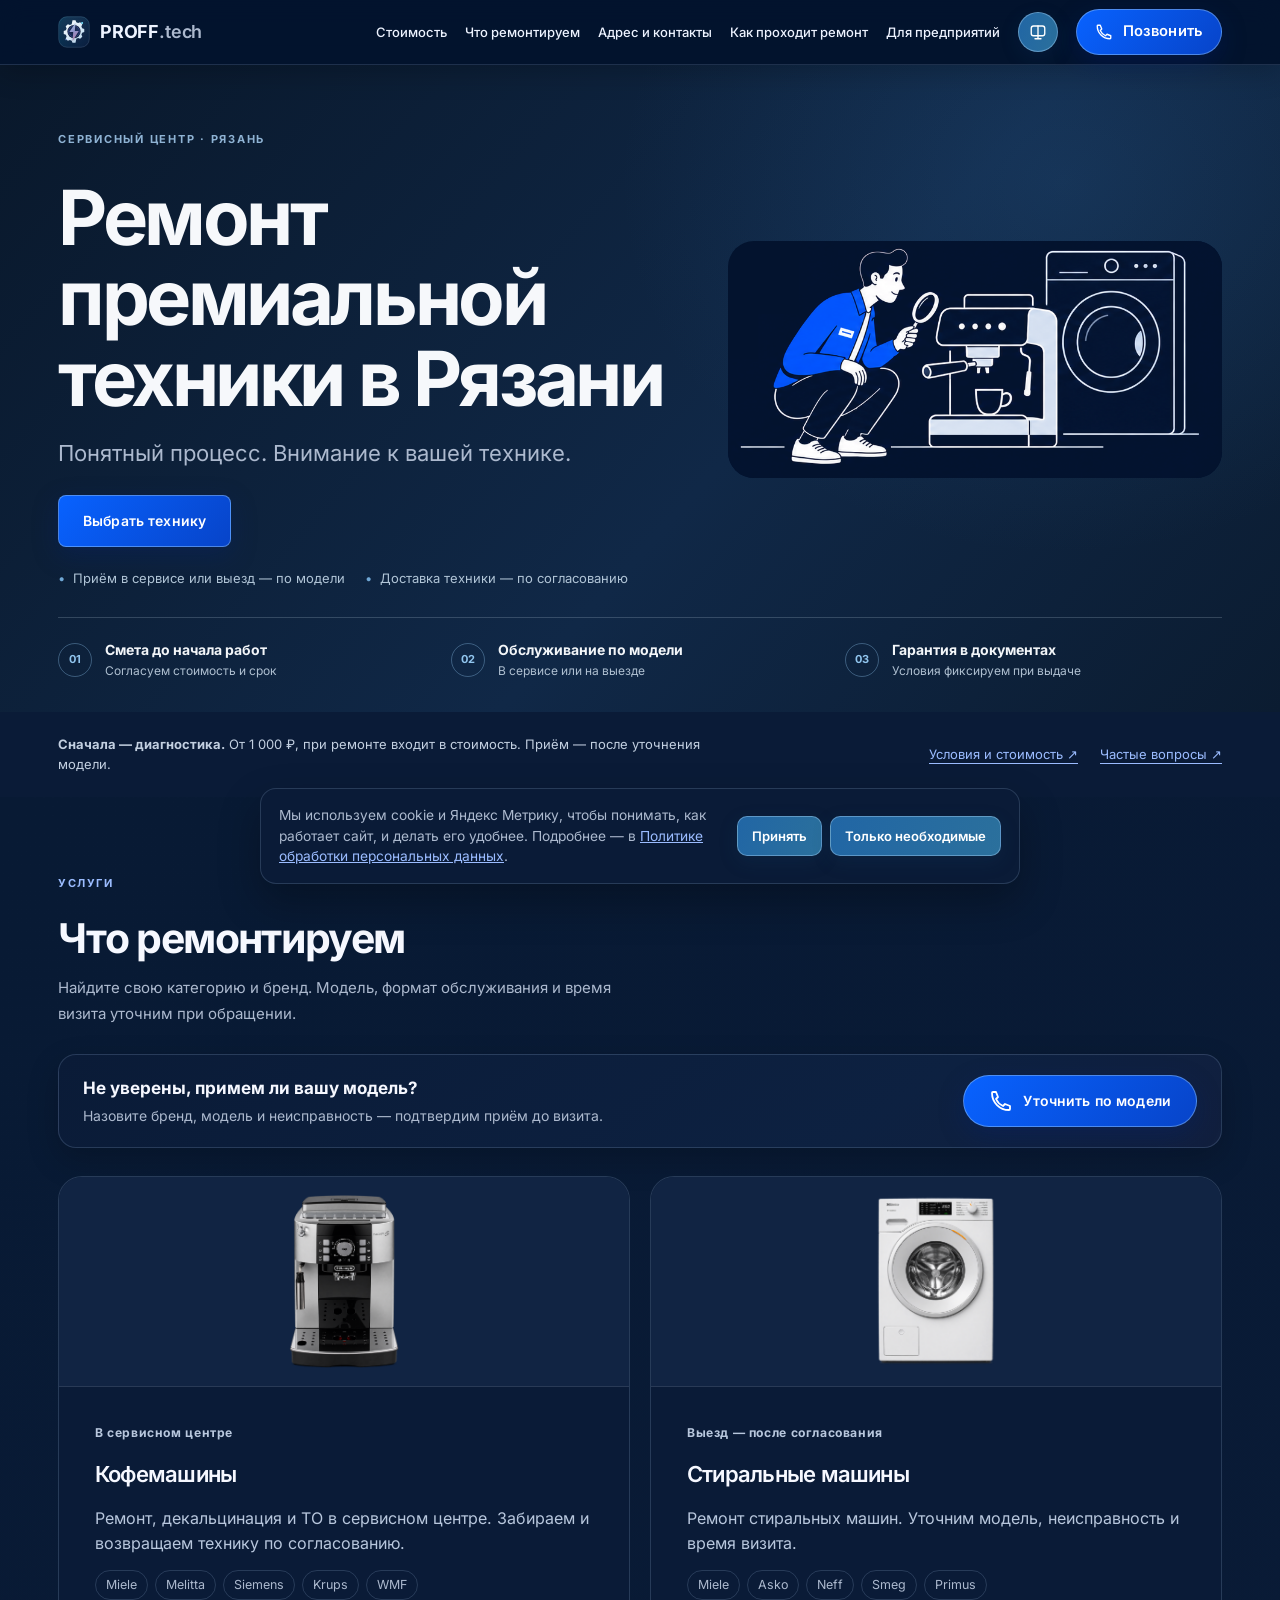
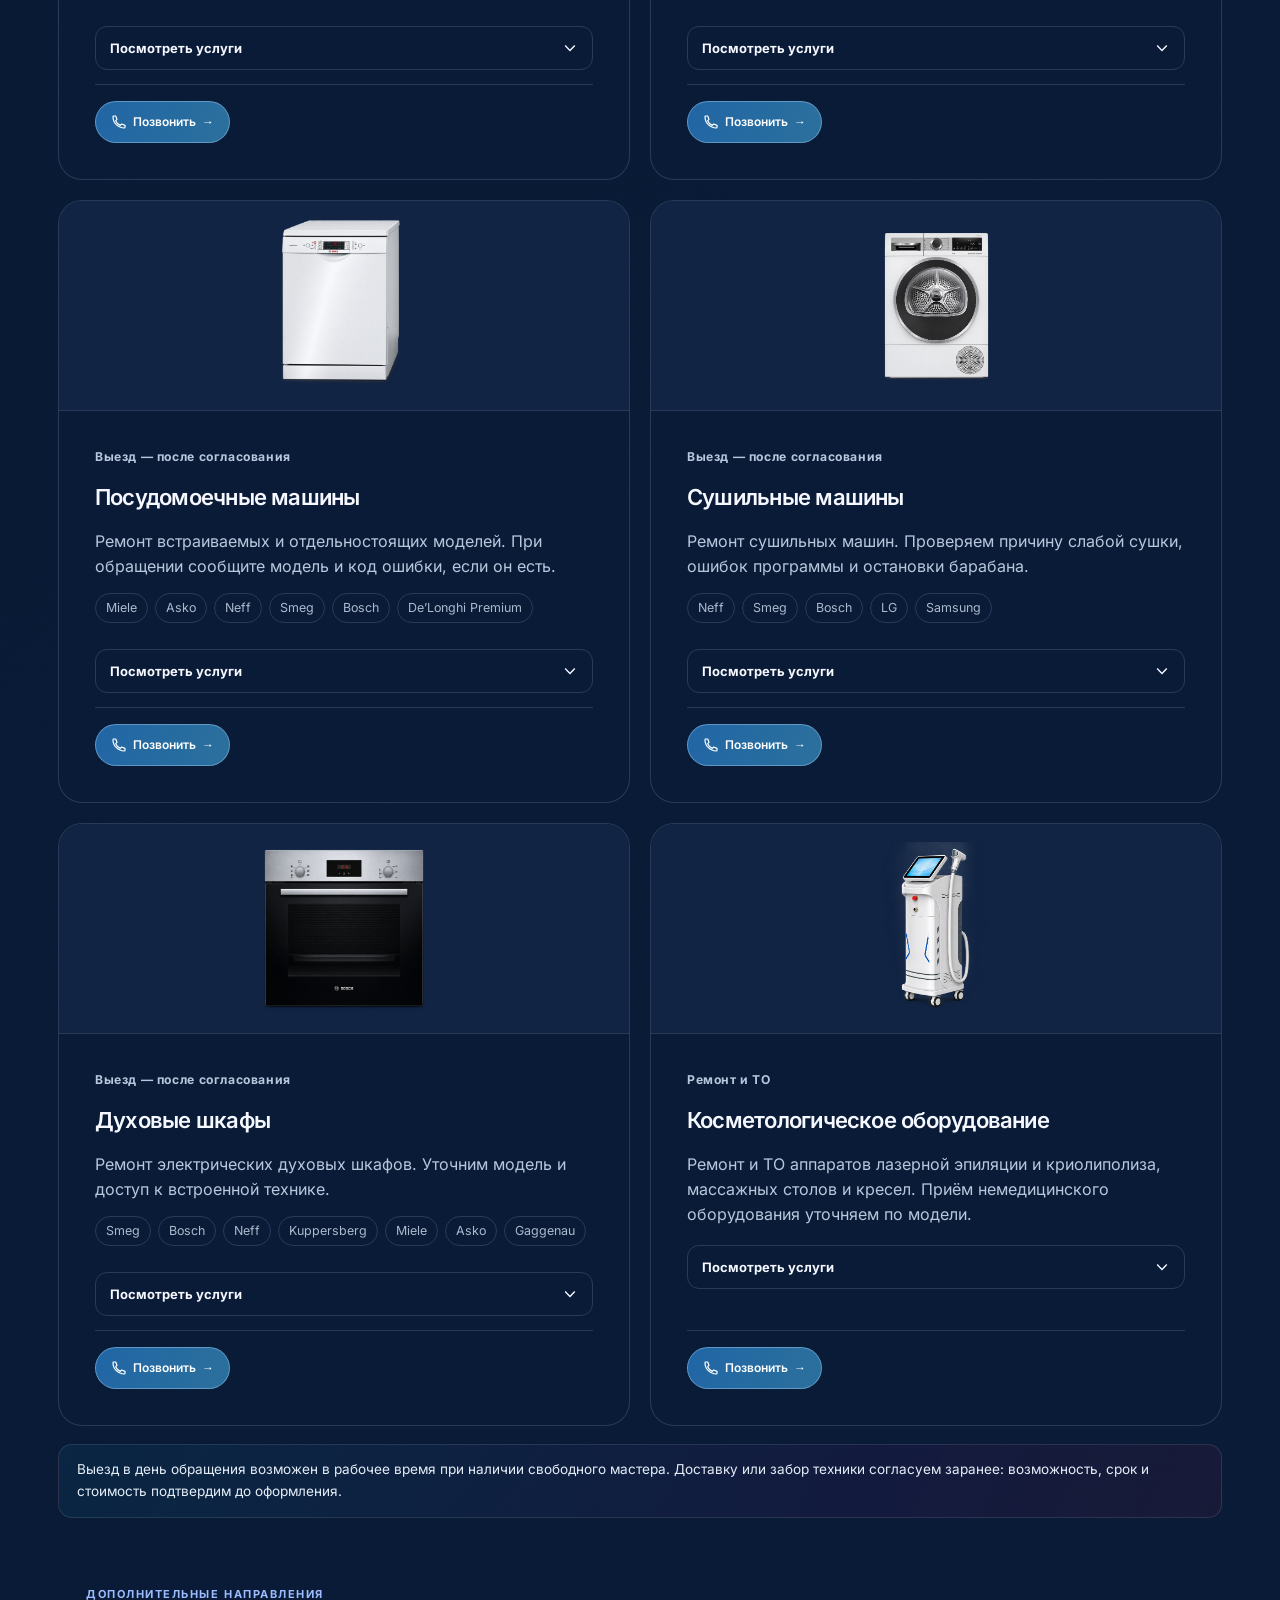
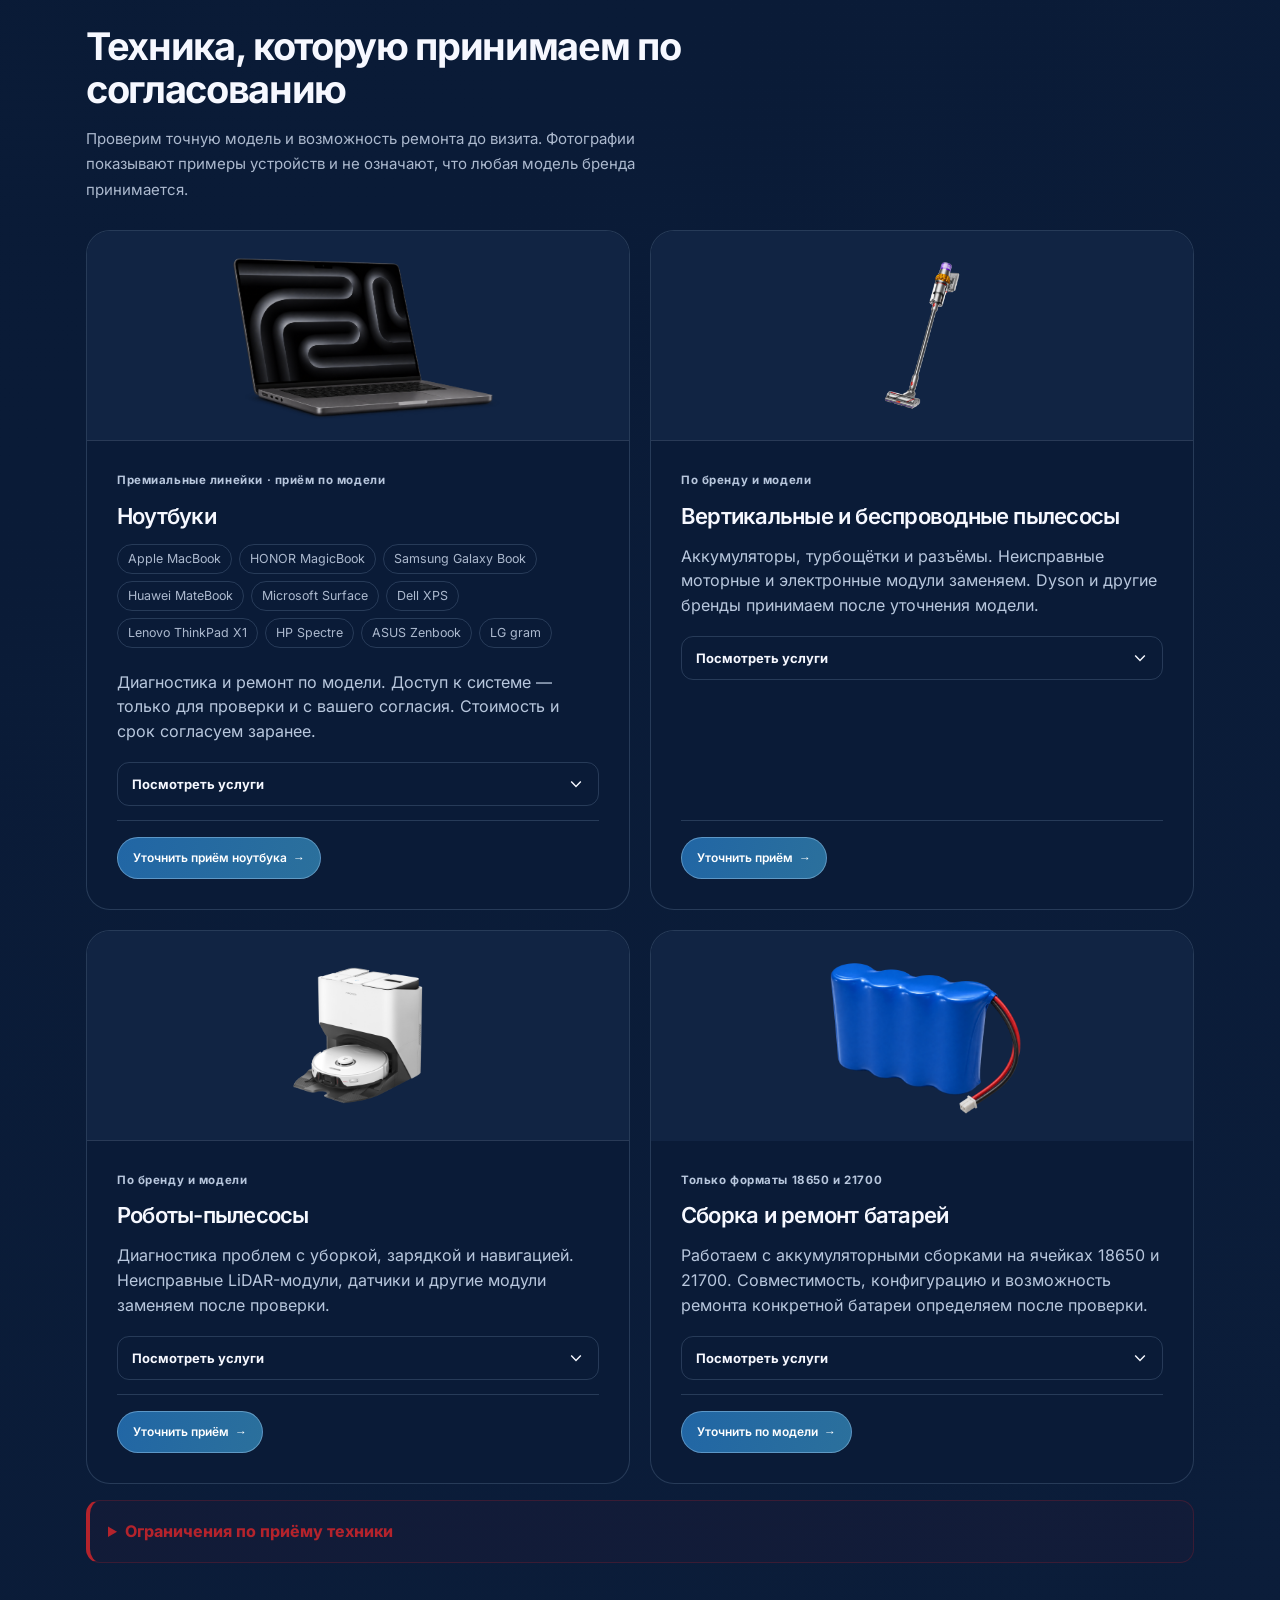
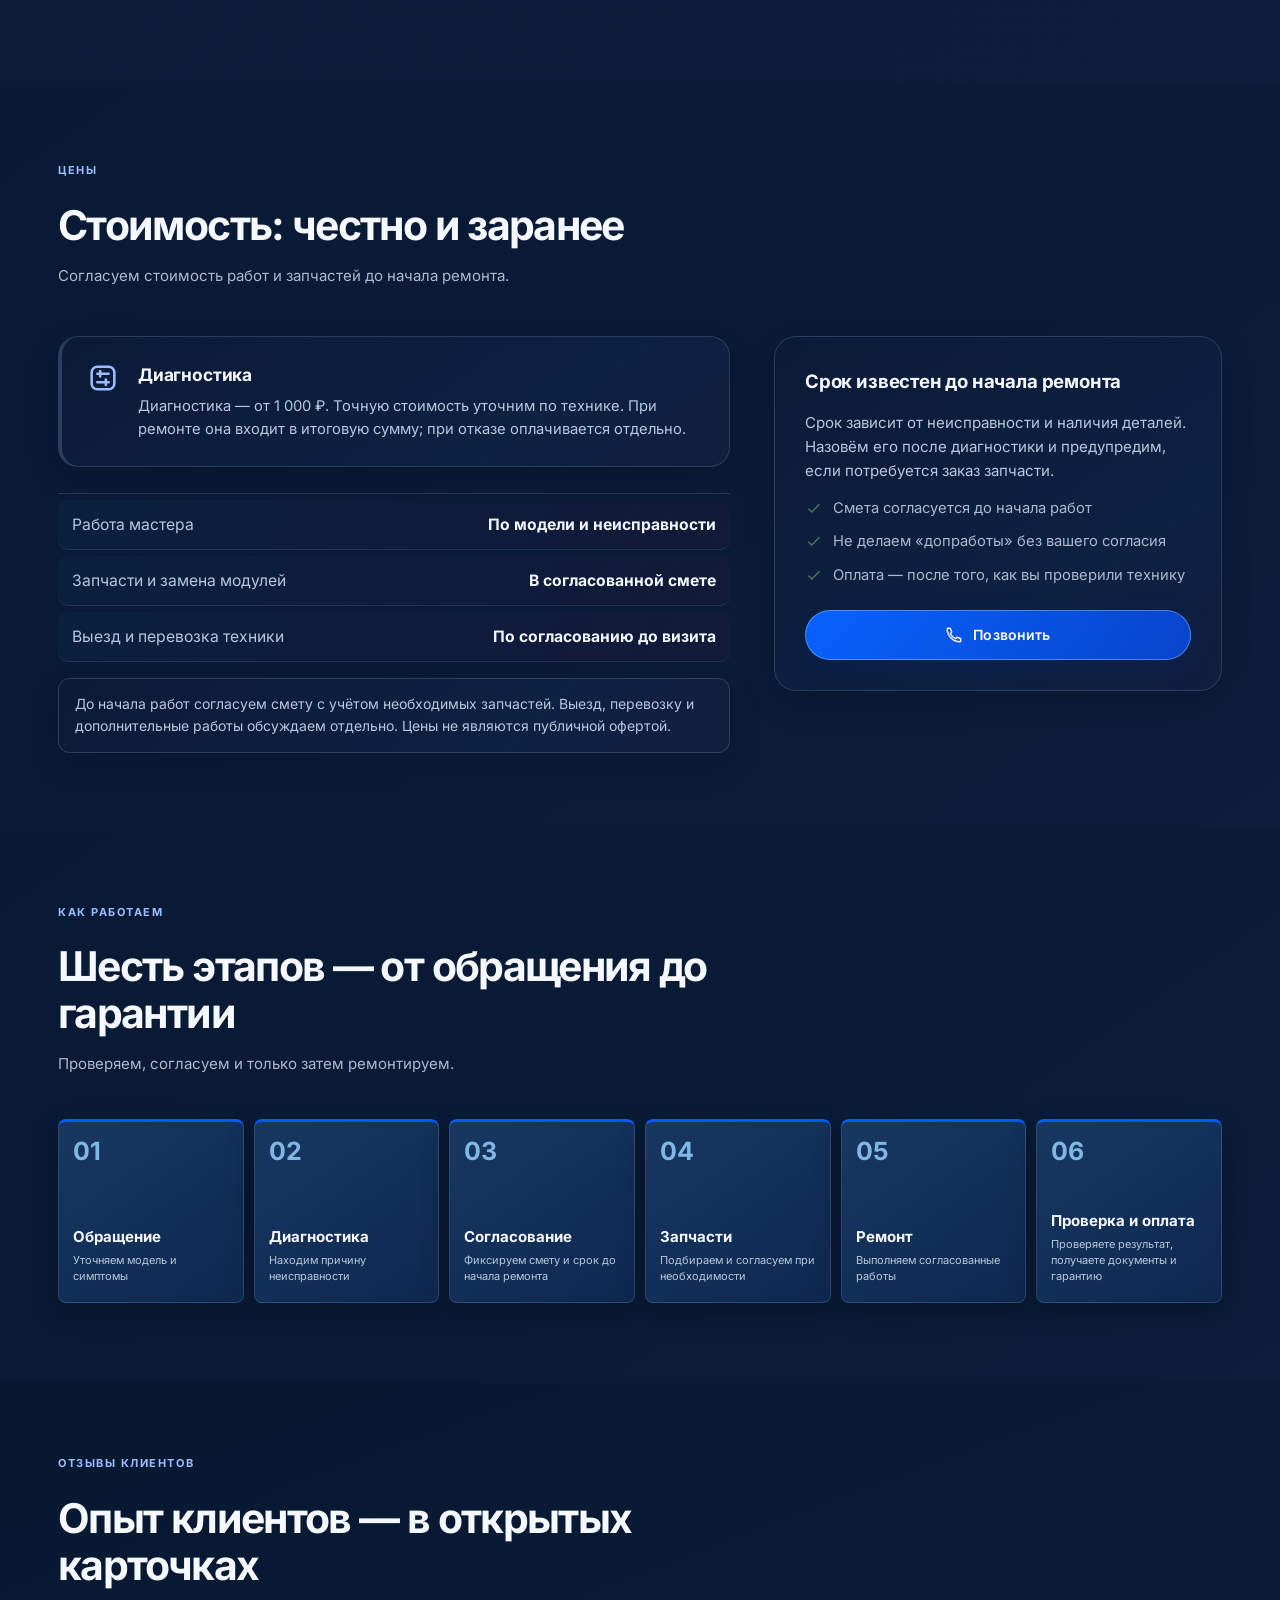
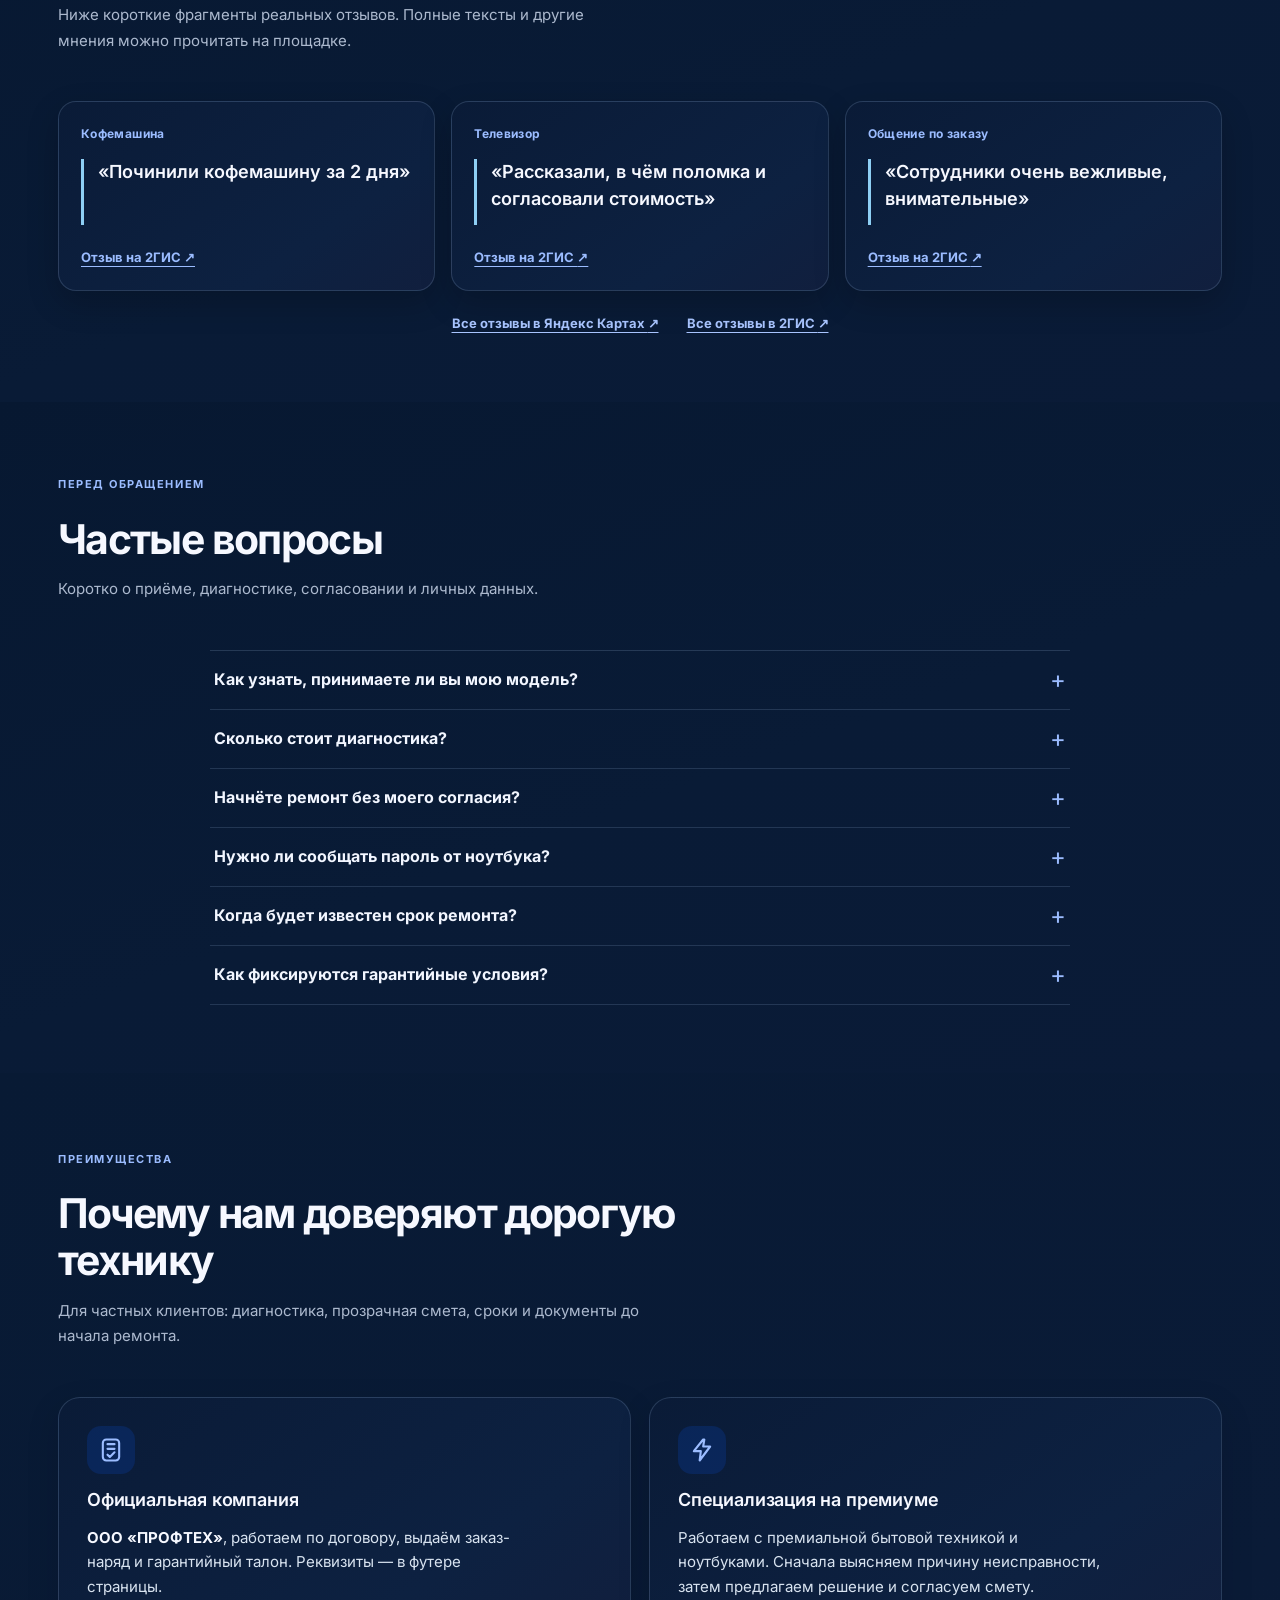
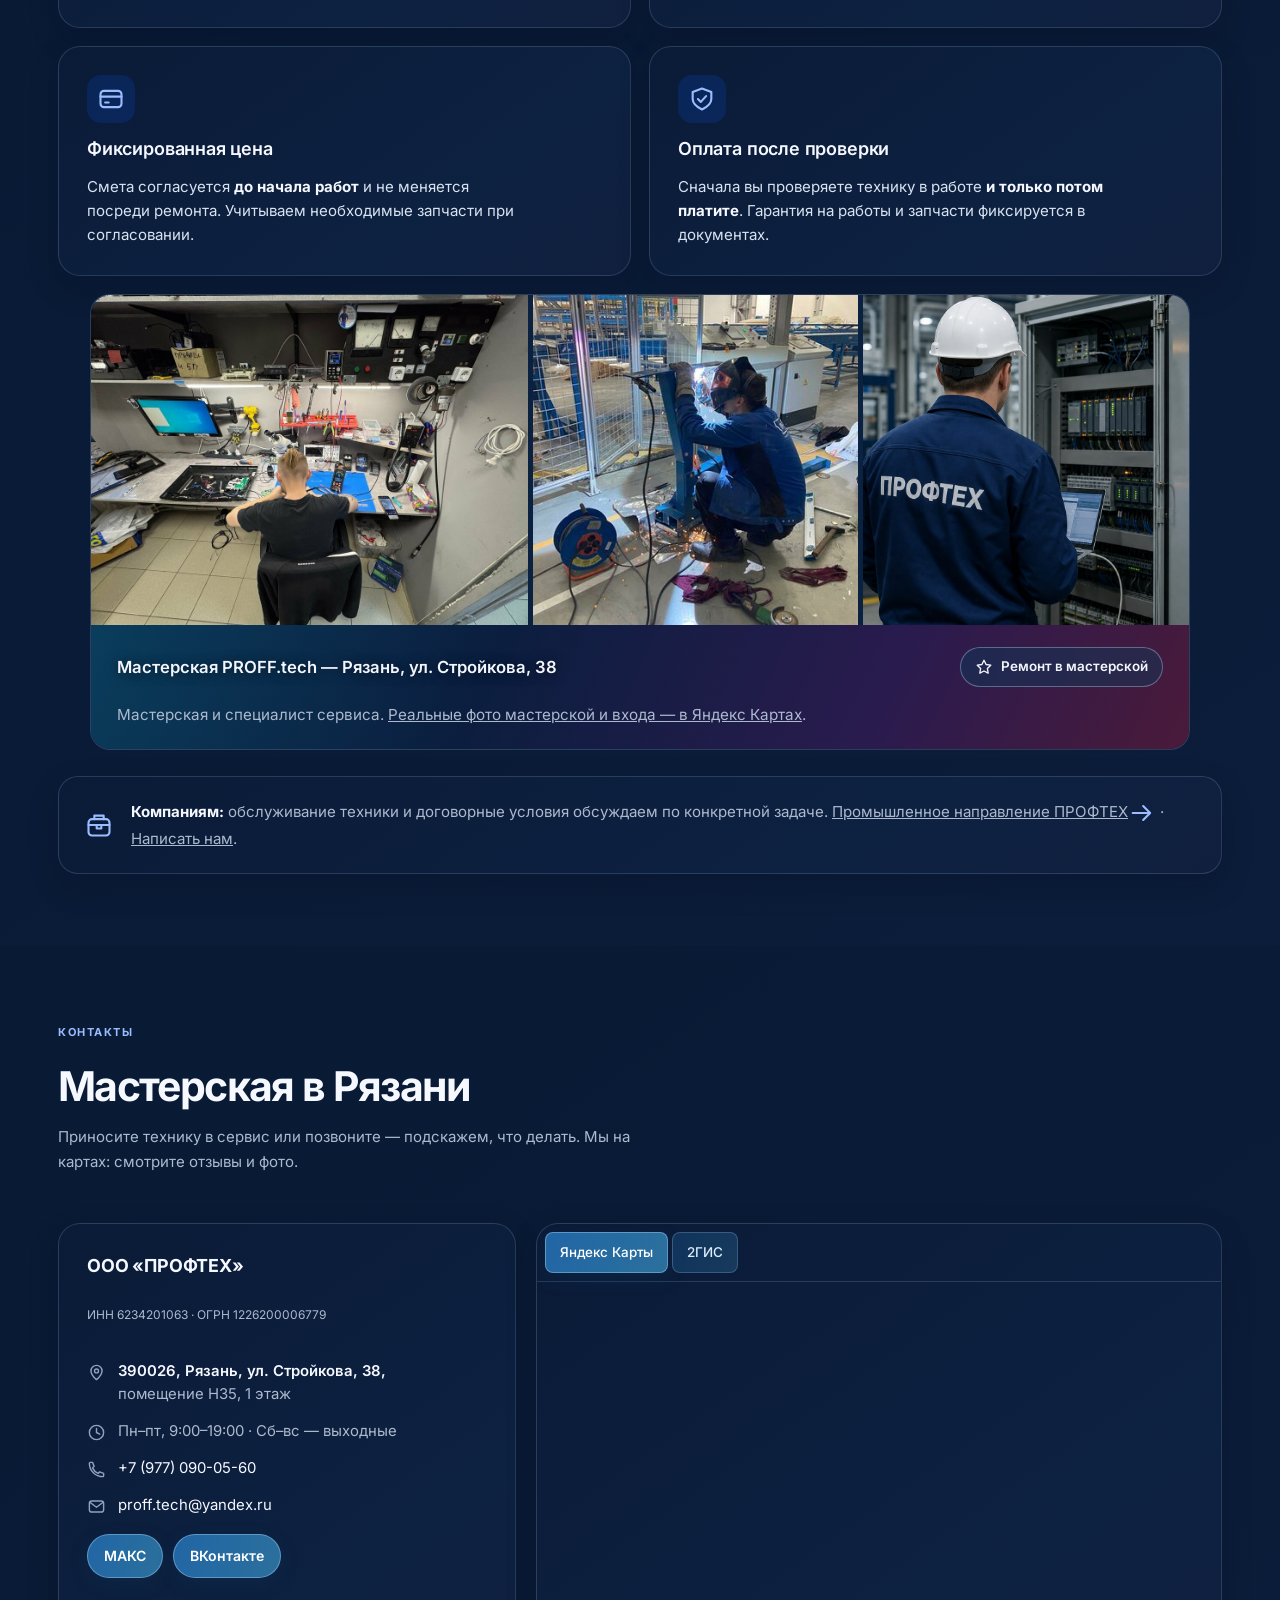
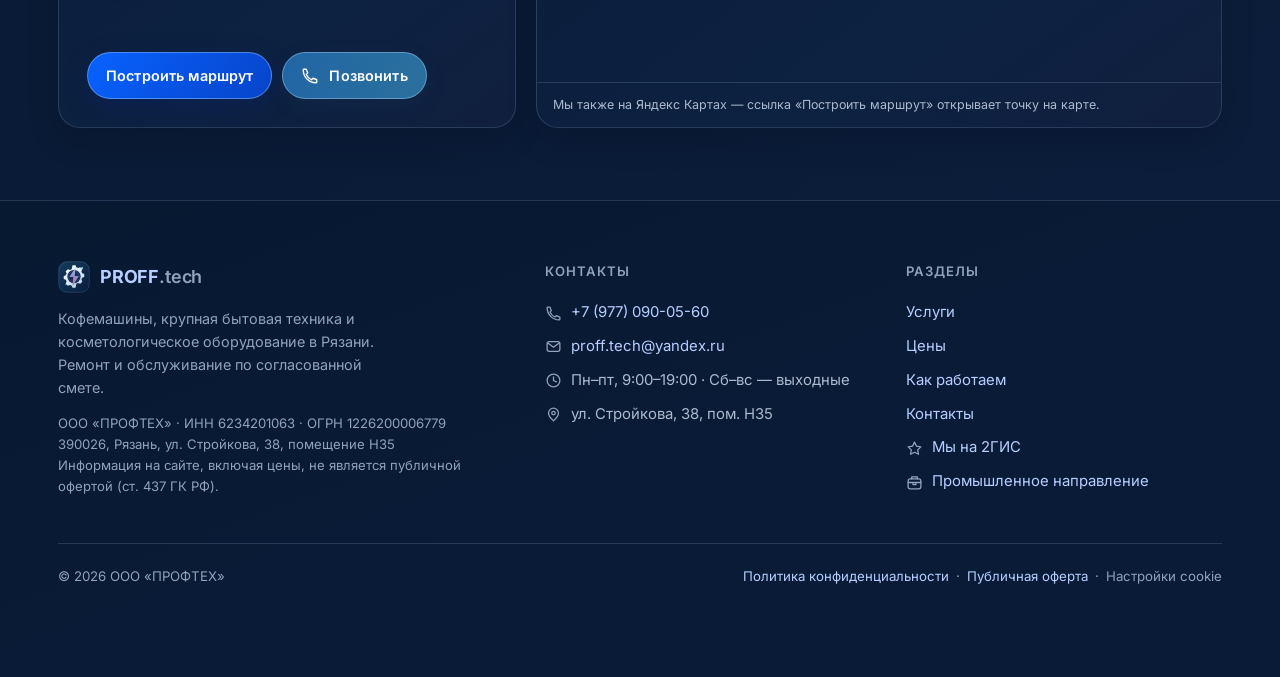
==== commit 003a9c33: "Clean catalogue style whitespace" ====
--- a/index.html
+++ b/index.html
@@ -417,7 +417,7 @@
 .svc-ill{height:auto;aspect-ratio:2/1;overflow:hidden;background:#d9dade}.svc-ill .product-photo{min-height:100%}.svc{box-shadow:none}.svc h3{font-size:1.3rem}.hero h1{letter-spacing:-.045em}.hero-grid{gap:24px 48px}.hero-choice{display:flex;flex-wrap:wrap;gap:12px 24px;align-items:center;margin:20px 0}.hero-choice a{font-weight:700;color:var(--accent-text);text-decoration:underline;text-underline-offset:5px}.hero-choice>span{font-size:14px;color:var(--soft)}.hero .trust{display:none}.hero-facts{box-shadow:none}.hero-facts span{color:var(--soft)}.menu{gap:20px}.svc-price small::after{content:' · запчасти отдельно';display:block;margin-top:4px}
 @media(max-width:1000px) and (min-width:601px){.hero-grid{grid-template-columns:1fr 1fr}.hero h1{font-size:34px}.hero-facts{grid-template-columns:repeat(2,minmax(0,1fr))}}
 @media(max-width:600px){.hero-grid{gap:12px}.hero-choice{order:4;margin:0;width:100%;justify-content:space-between;gap:8px}.hero-choice a,.hero-choice>span{font-size:12px}.hero-grid>div .cta-row{order:5}.hero-facts{order:6}.hero-visual{height:auto;aspect-ratio:2/1}.hero-visual img{object-fit:contain}.svc-ill{height:auto;aspect-ratio:2/1}.svc .svc-body{padding:18px}.hero-facts li{padding:9px}.hero h1{max-width:100%}.menu a{min-height:44px}.sec-head h2{font-size:28px}}
-.product-dyson{background-size:cover;background-position:center}.product-robot{background-size:cover;background-position:center}.product-coffee{background-size:cover;background-position:center}.product-tv{background-size:cover;background-position:center}.product-scooter{background-size:cover;background-position:center}@media(min-width:881px) and (max-width:1120px){.menu{gap:12px}.menu>a{font-size:12px}.site .btn{padding-left:12px;padding-right:12px}.logo-name{font-size:17px}} @media(min-width:881px) and (max-width:1120px){#siteHeader .btn-primary{display:none}#siteNav{gap:10px}#siteNav>a{font-size:12px}} 
+.product-dyson{background-size:cover;background-position:center}.product-robot{background-size:cover;background-position:center}.product-coffee{background-size:cover;background-position:center}.product-tv{background-size:cover;background-position:center}.product-scooter{background-size:cover;background-position:center}@media(min-width:881px) and (max-width:1120px){.menu{gap:12px}.menu>a{font-size:12px}.site .btn{padding-left:12px;padding-right:12px}.logo-name{font-size:17px}} @media(min-width:881px) and (max-width:1120px){#siteHeader .btn-primary{display:none}#siteNav{gap:10px}#siteNav>a{font-size:12px}}
 /* Final readability and restrained motion */
 .contact-requisites{font-size:12px;color:var(--soft);margin:8px 0 20px;overflow-wrap:anywhere}.svc-sub,.svc-note,.from small,.map-note{color:var(--soft)}.svc-link{min-height:44px;display:inline-flex;align-items:center}.svc-foot{align-items:flex-end}.from small{max-width:240px;line-height:1.5}.hero-visual{background:#0a101e}.hero-visual img{object-fit:cover}.adv-photo{border-radius:20px}.sec-head{max-width:760px}.sec-head p{max-width:65ch}.js .rv{opacity:1;transform:none;transition:none}.js .rv.in{animation:section-in .35s ease-out both}.btn:active{transform:translateY(1px)}
 @keyframes section-in{from{opacity:.65;transform:translateY(8px)}to{opacity:1;transform:none}}
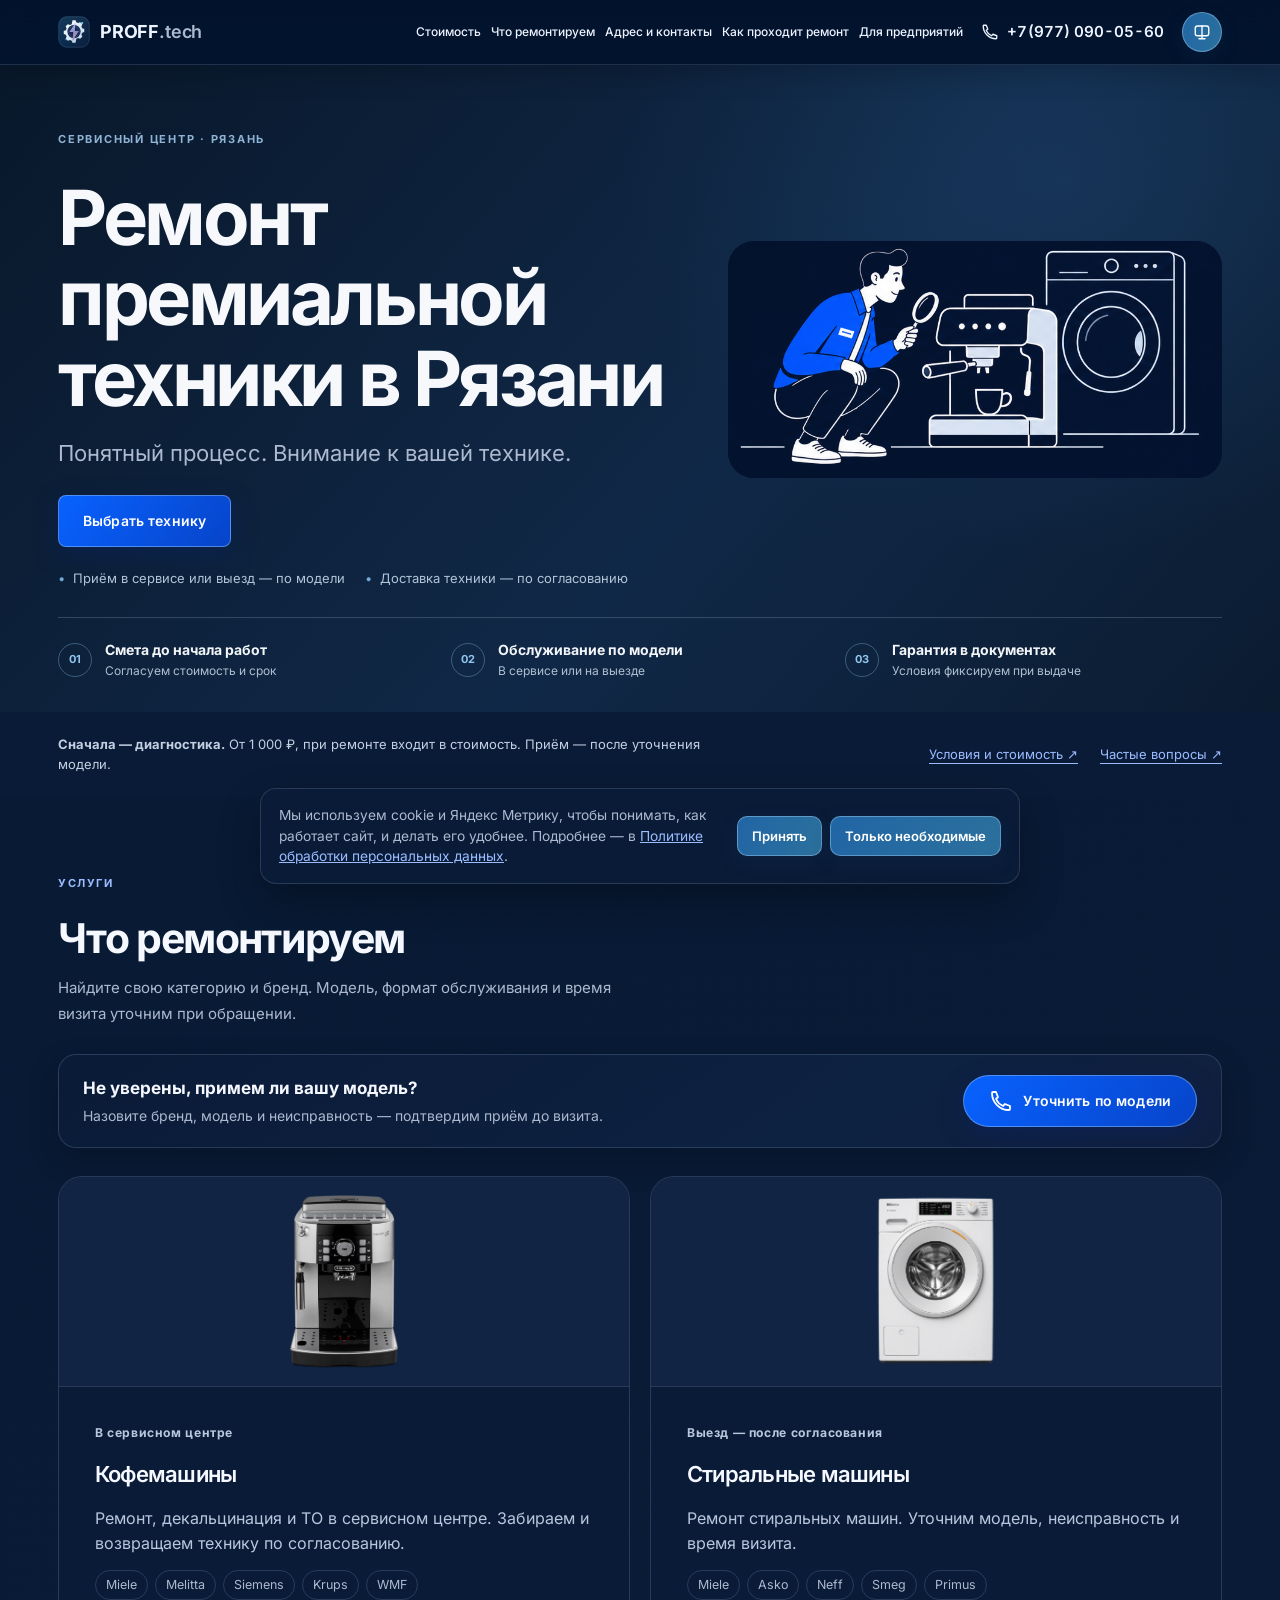
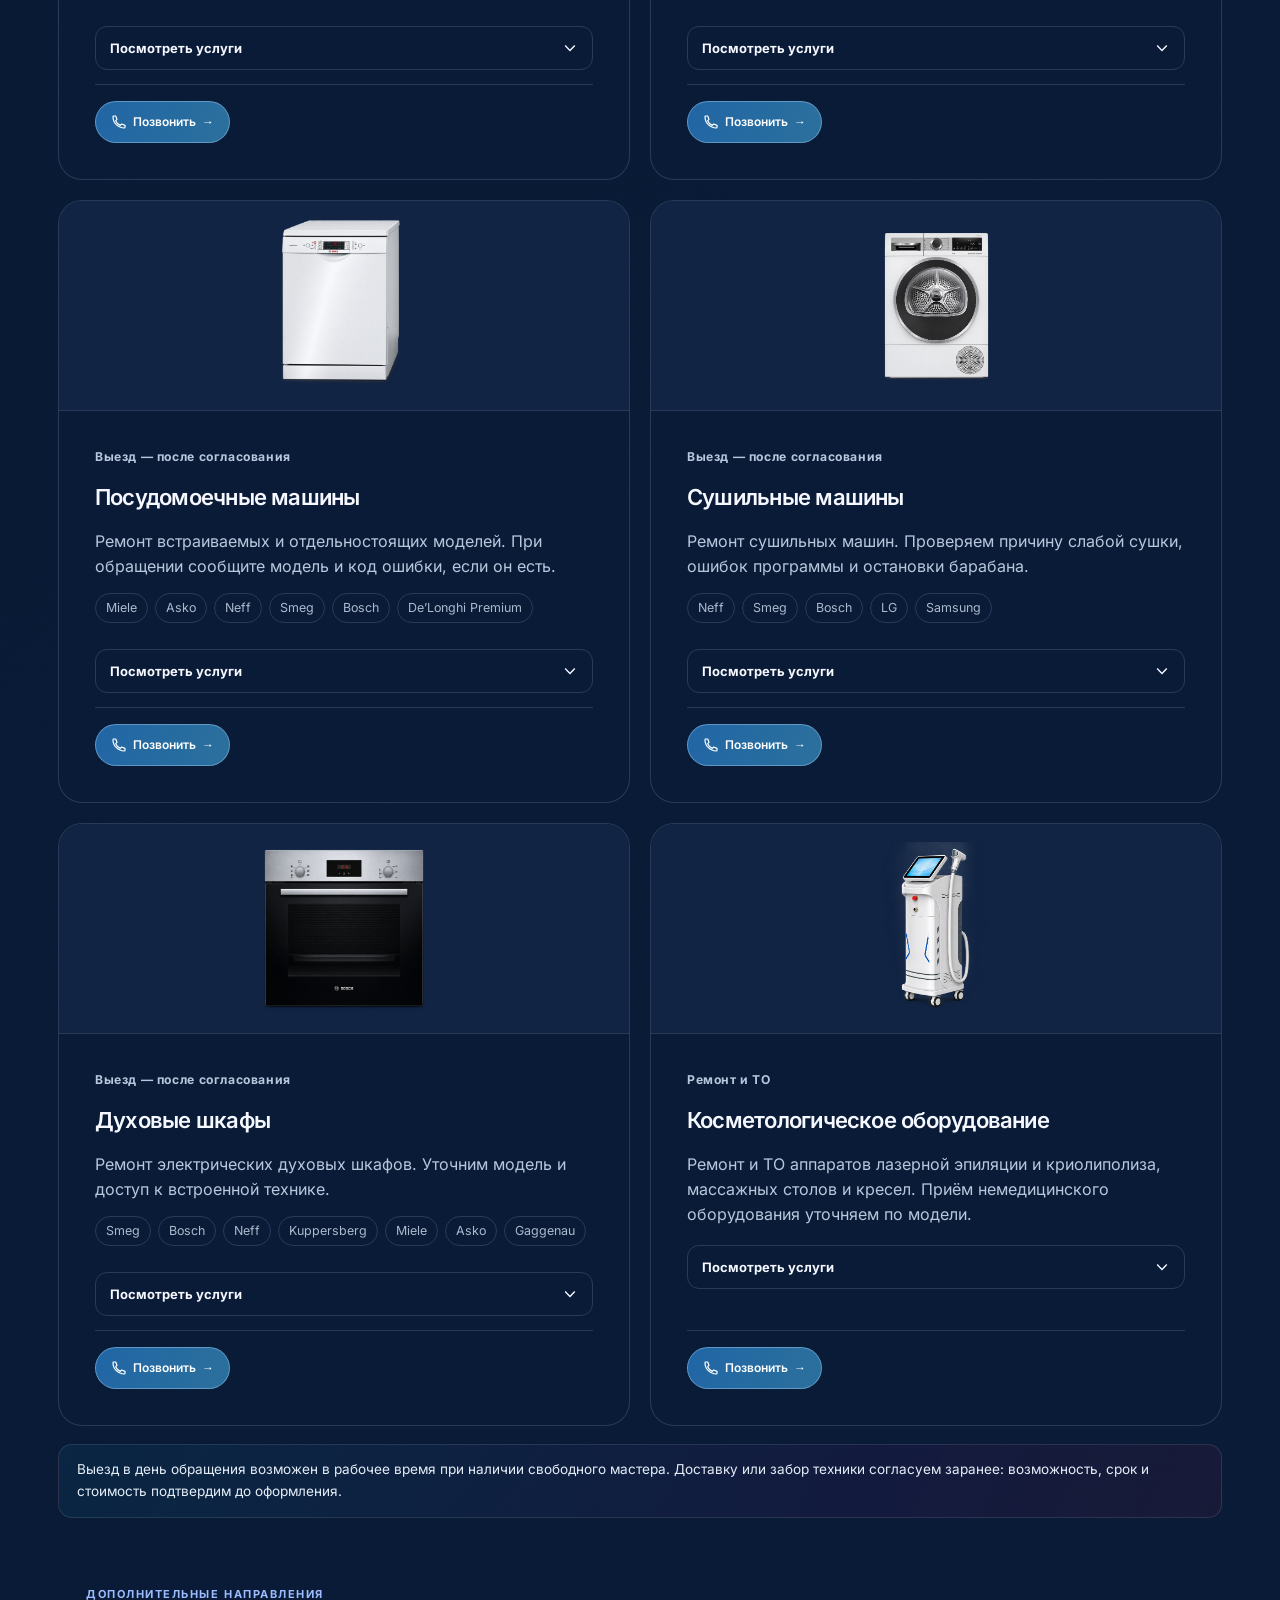
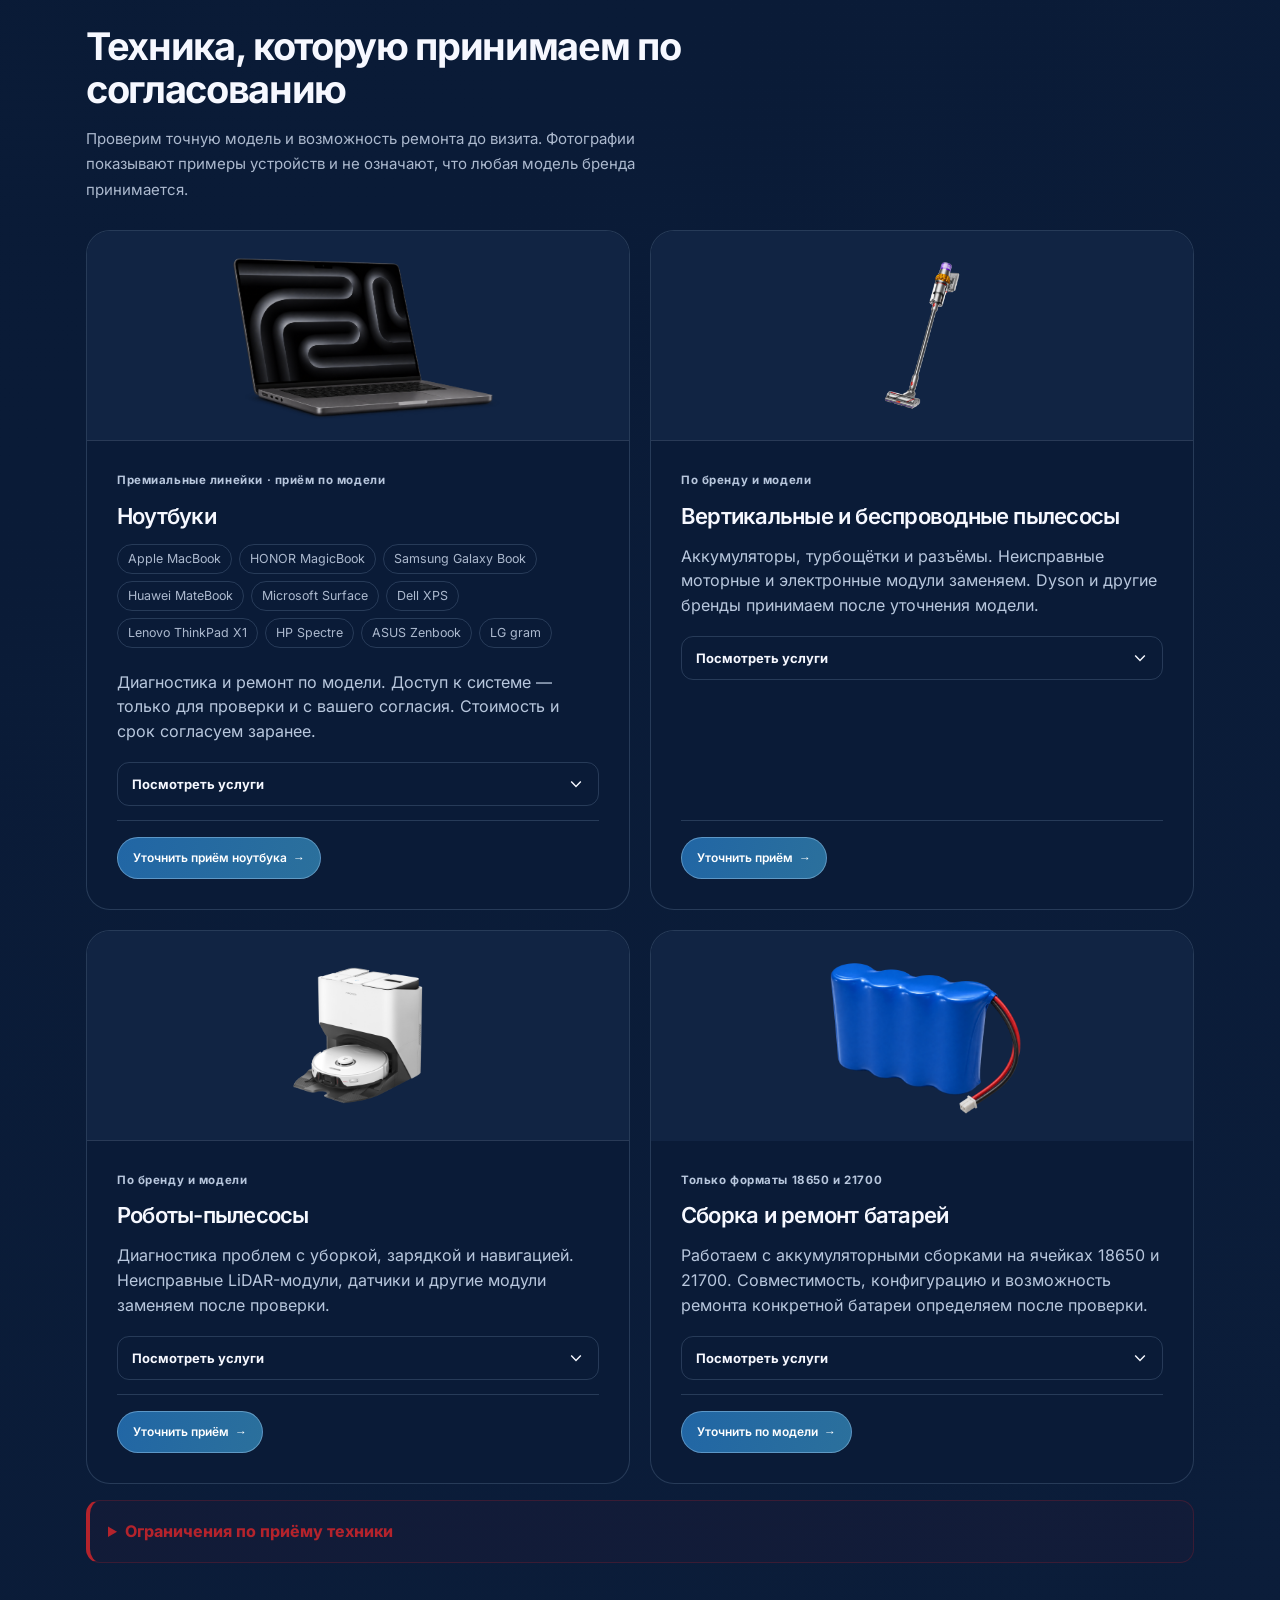
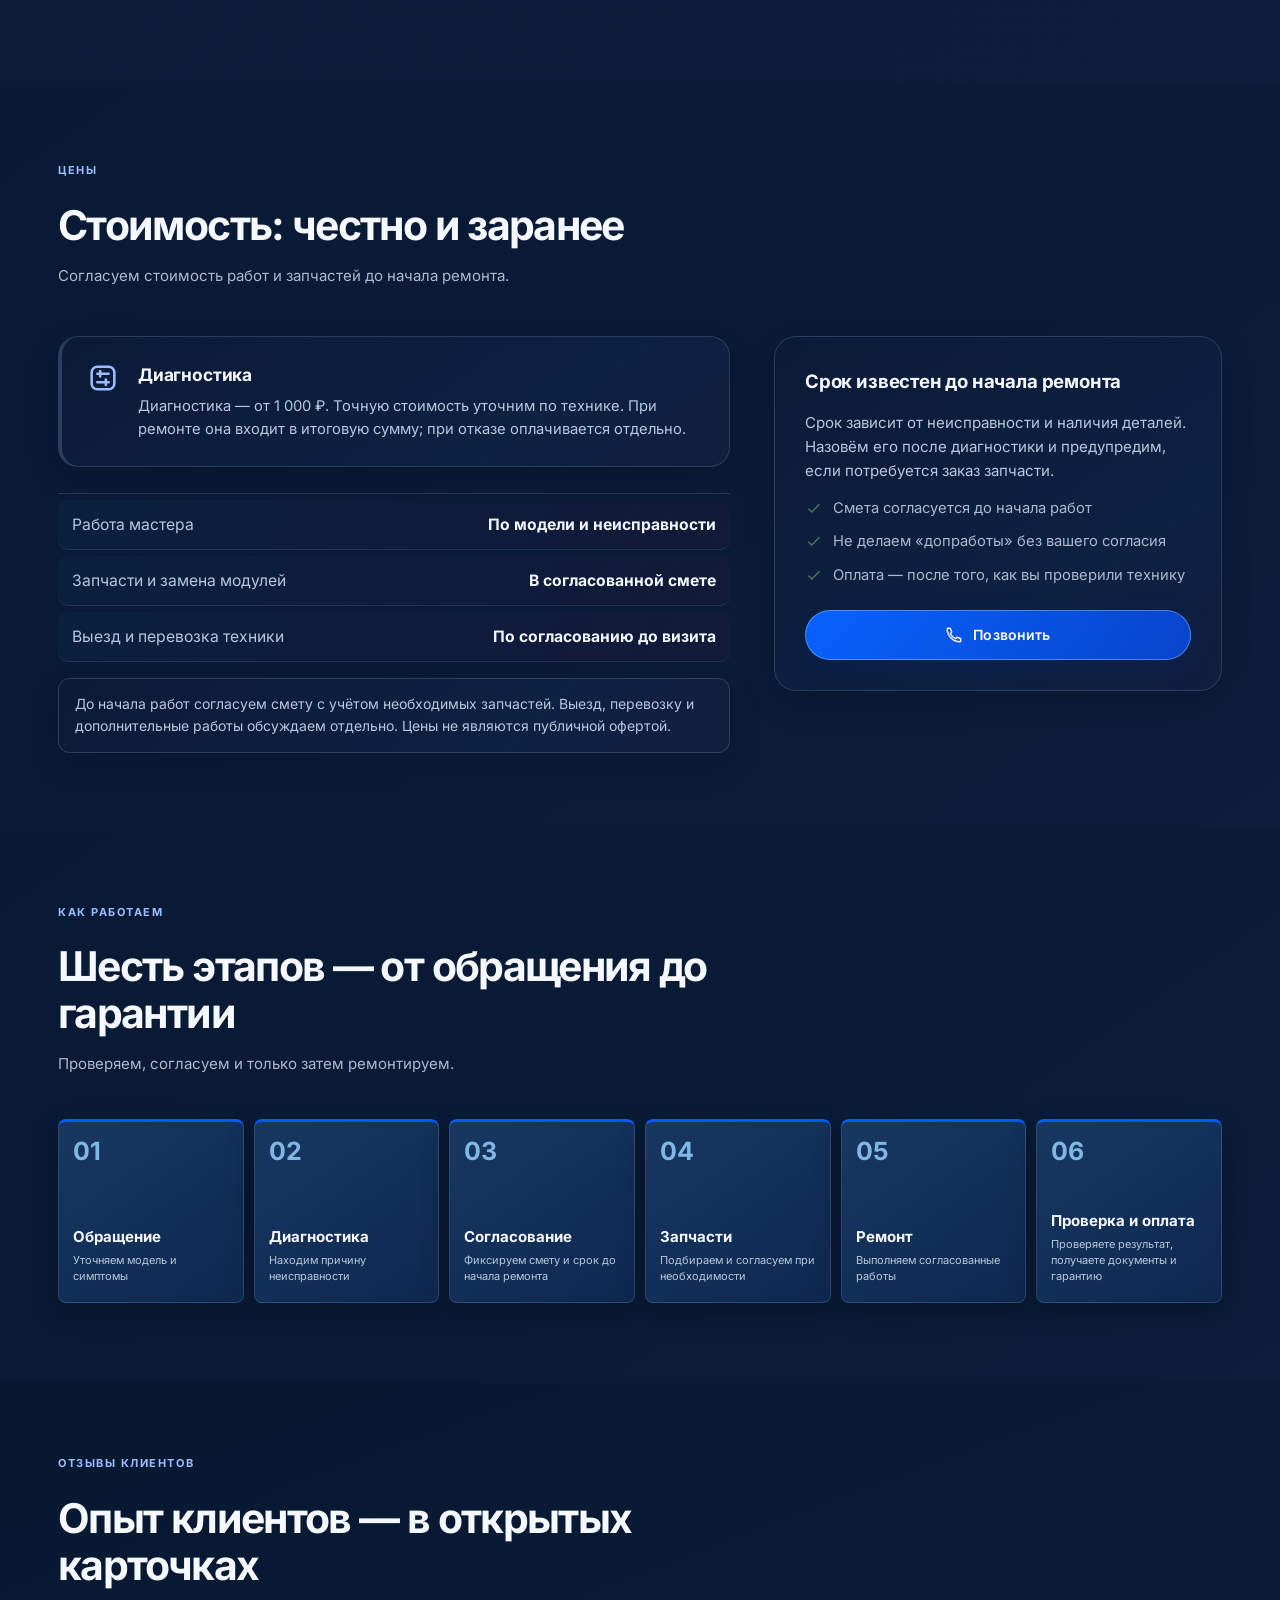
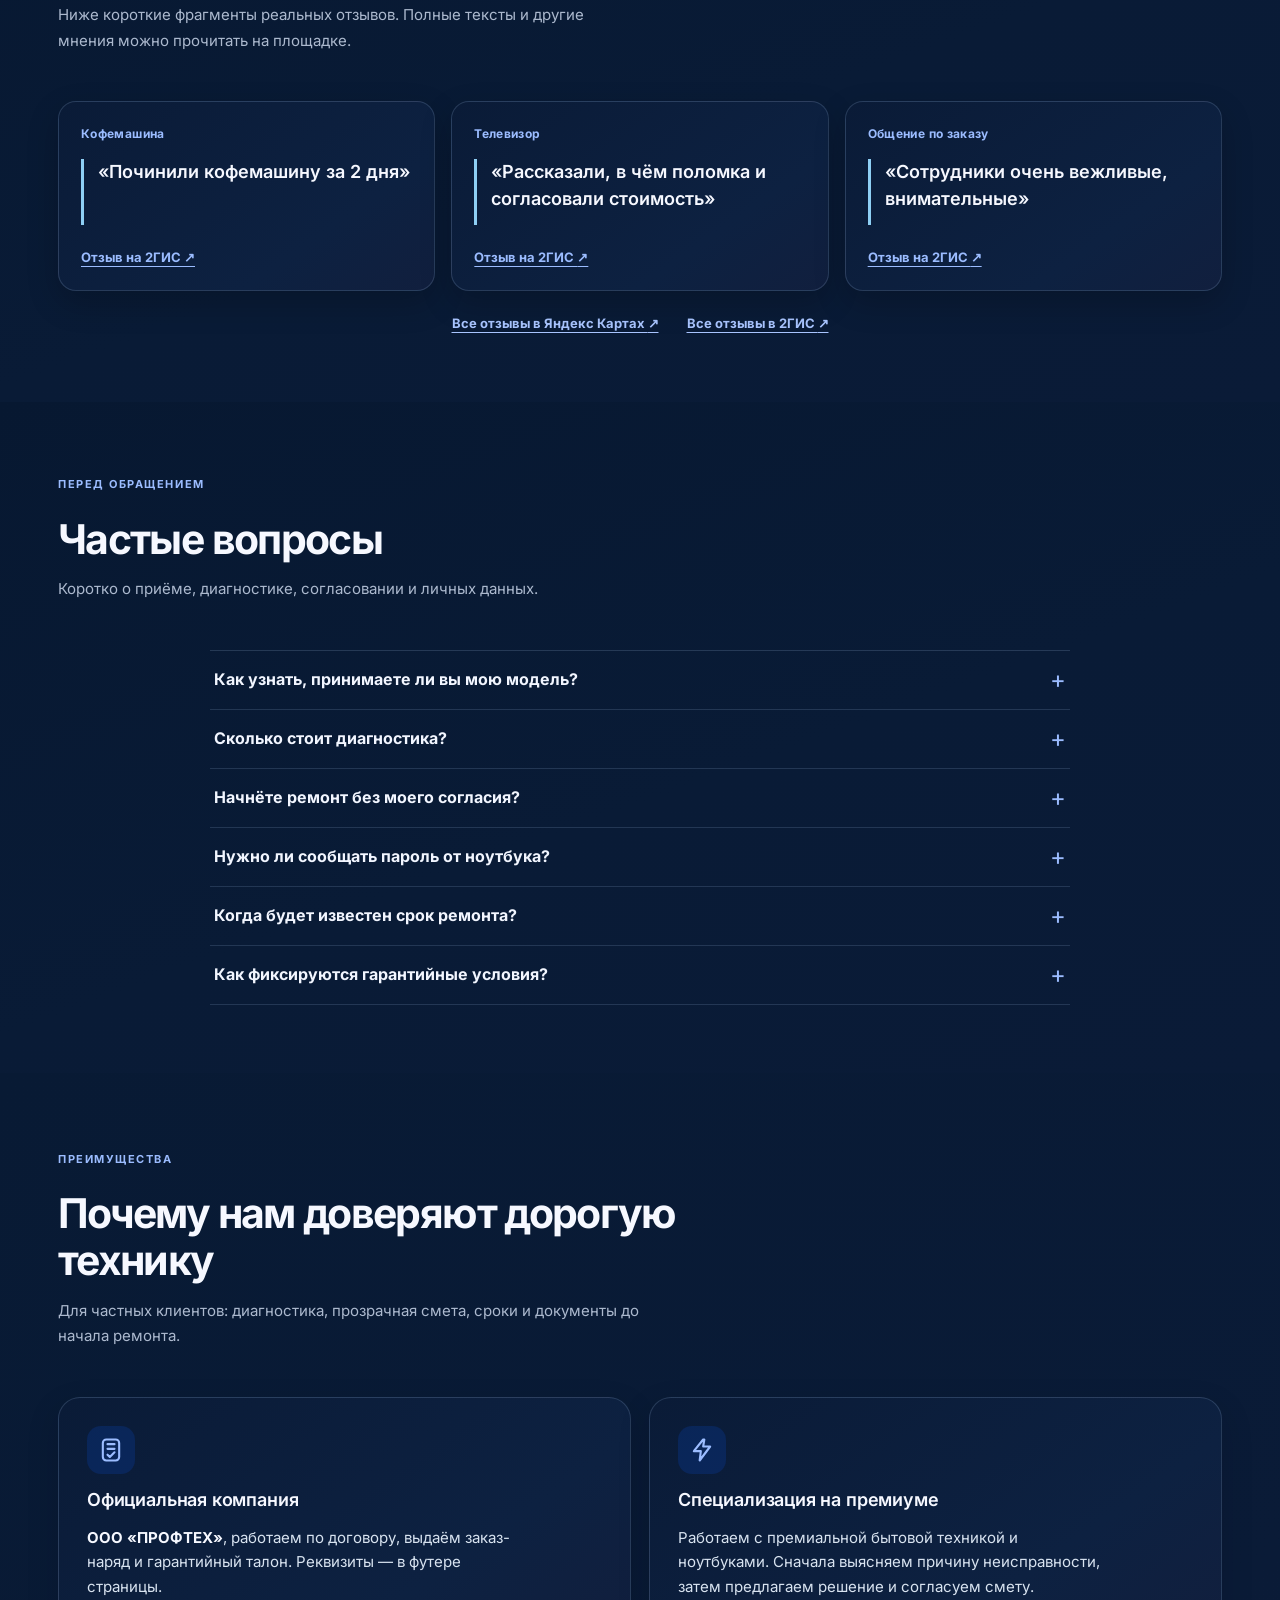
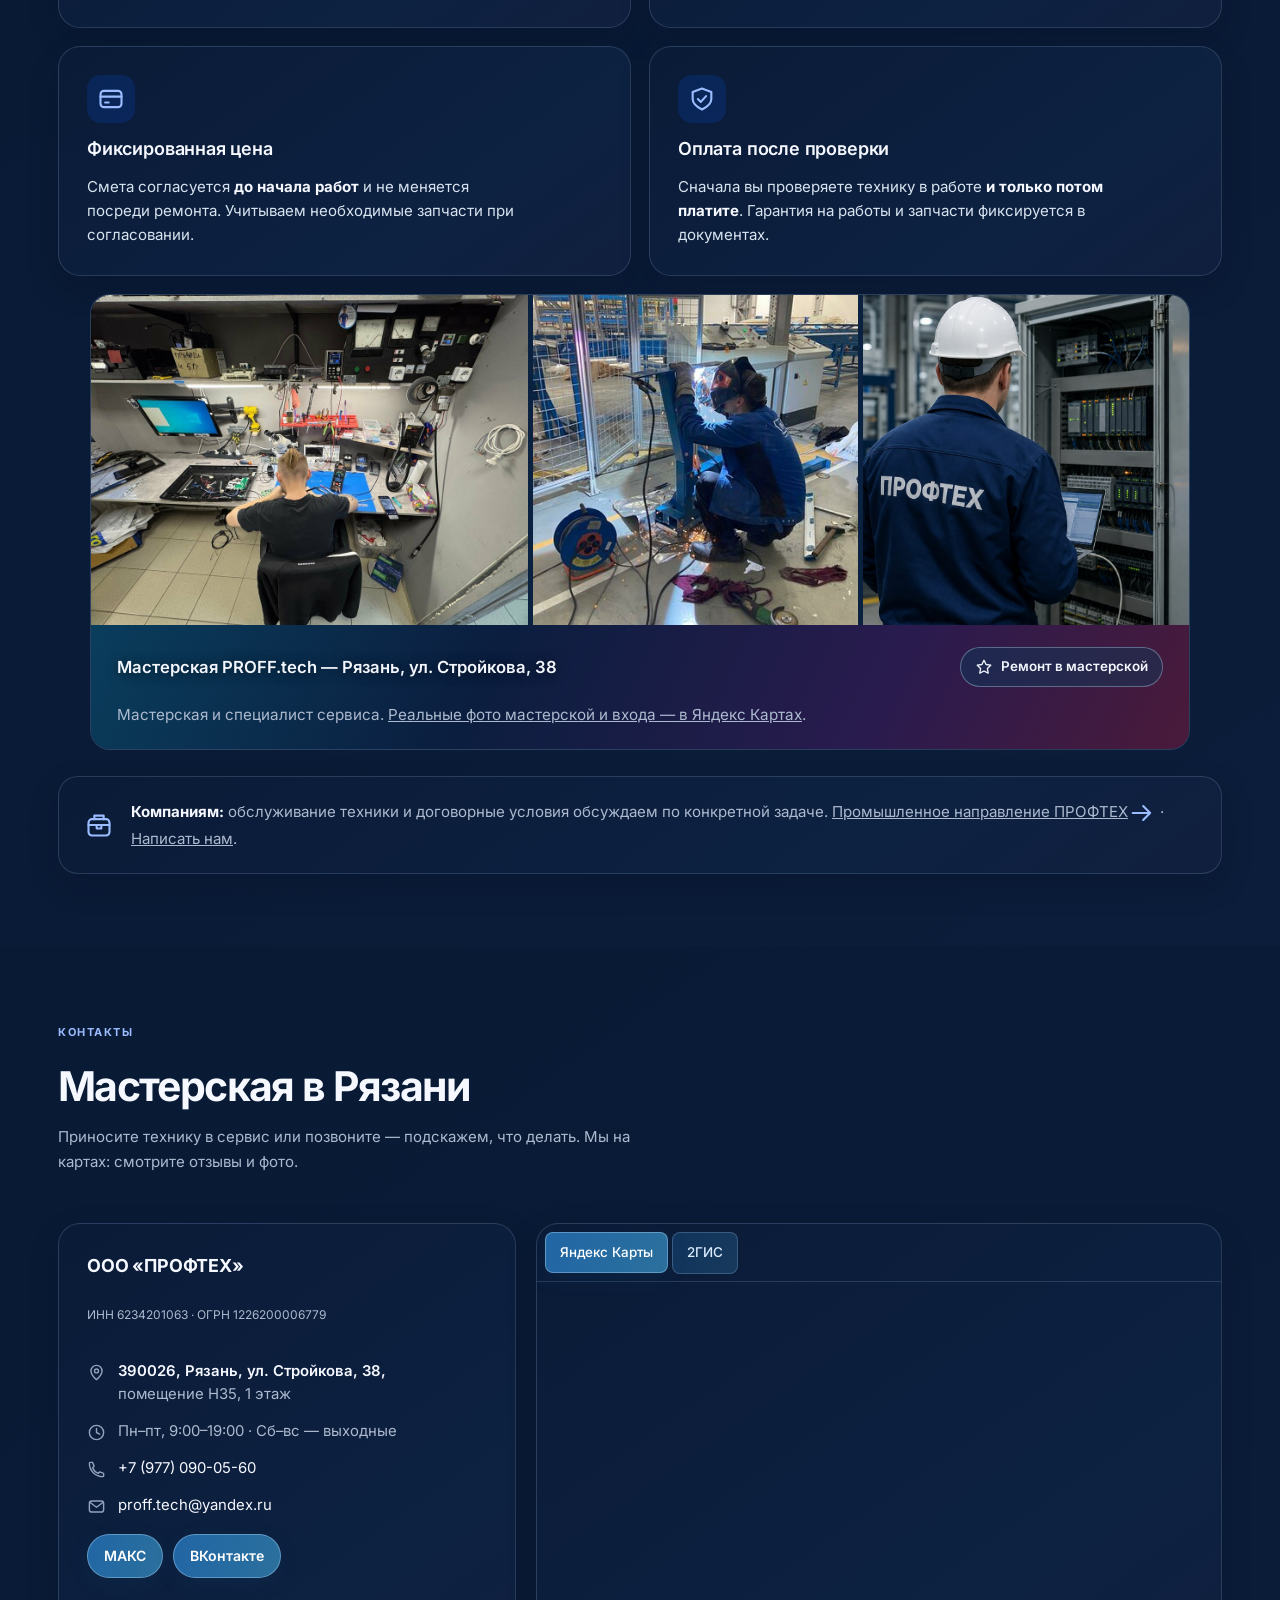
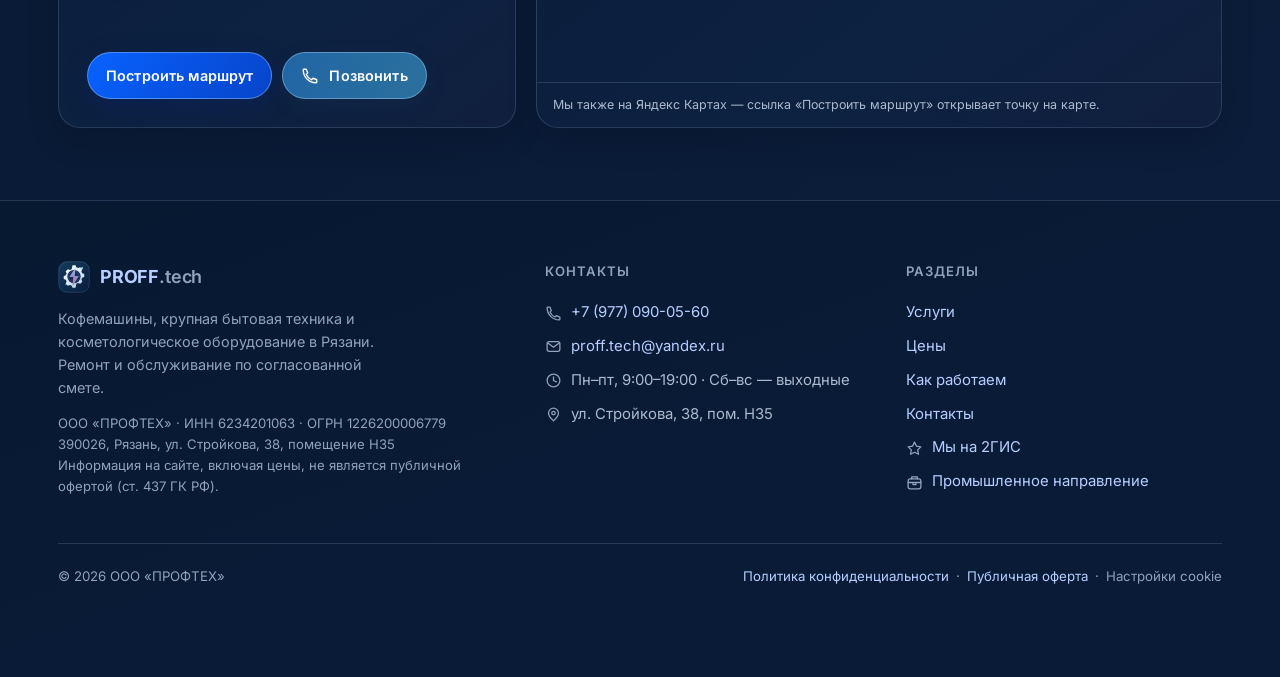
==== commit c0423ecc: "Keep phone number visible in the responsive physical header" ====
--- a/index.html
+++ b/index.html
@@ -1519,7 +1519,7 @@
   });
   header.querySelectorAll('nav.menu a').forEach(function(a){a.addEventListener('click',closeMenu);});
   document.addEventListener('keydown',function(e){if(e.key==='Escape'&&header.classList.contains('open')){closeMenu();burger.focus();}});
-  window.addEventListener('resize',function(){if(window.innerWidth>880)closeMenu();},{passive:true});
+  window.addEventListener('resize',function(){if(window.innerWidth>1120)closeMenu();},{passive:true});
 }
 
 /* ============================================================
@@ -1875,7 +1875,7 @@
 .btn:focus-visible,.svc-link:focus-visible,.service-list-toggle:focus-visible,.mtab:focus-visible,.msgr:focus-visible,.theme-btn:focus-visible,.tel-m:focus-visible,.site .tel:focus-visible{outline:3px solid #8fc6ed;outline-offset:3px}
 @media(max-width:600px){.handoff-mascot{width:min(100%,340px);aspect-ratio:2.08;border-radius:20px}.handoff-mascot img{border-radius:20px}.price-note{font-size:13px}}
 
-@media(min-width:1121px) and (max-width:1280px){.site .tel{display:none}}
+
 /* Catalogue hierarchy and accessible controls throughout the physical site. */
 #services .brief-catalog .svc:not(.is-focused){background:var(--surface)!important;border-color:var(--line);box-shadow:none}
 #services .brief-catalog .svc:not(.is-focused):hover{border-color:var(--accent-text);box-shadow:0 12px 30px rgba(0,0,0,.12)}
@@ -1917,6 +1917,28 @@
 @media(max-width:680px){
   .service-focus-stage>.service-focus-call{left:16px;right:16px;max-width:none}
 }
+
+/* Keep the text phone visible while adapting the header to available space. */
+.site .tel{background:transparent;box-shadow:none}
+@media(min-width:1121px) and (max-width:1280px){
+  .site>.wrap>.btn{display:none}
+  #siteNav{gap:10px}
+  #siteNav>a{font-size:12px}
+}
+@media(max-width:1120px){
+  .site .burger{display:flex}
+  .site nav.menu{display:none}
+  .site>.wrap>.btn{display:none}
+  .site.open nav.menu{display:flex;position:absolute;top:64px;left:0;right:0;flex-direction:column;gap:2px;background:var(--bg);border-bottom:1px solid var(--line);box-shadow:0 24px 44px rgba(3,8,20,.35);padding:10px 20px 20px;max-height:calc(100dvh - 64px);overflow:auto}
+  .site.open nav.menu>a{padding:14px 6px;font-size:1.05rem;border-bottom:1px solid var(--line)}
+  .site.open nav.menu>a:last-of-type{border-bottom:none}
+  .site.open .menu-cta{display:flex;gap:10px;margin-top:16px}
+  .site.open .menu-cta .btn{display:inline-flex;flex:1;padding:12px 16px;min-height:48px;font-size:.95rem}
+}
+@media(min-width:601px) and (max-width:1120px){
+  .site .tel{display:flex;margin-left:auto}
+  .site .tel-m{display:none}
+}
 </style>
 </body>
 </html>
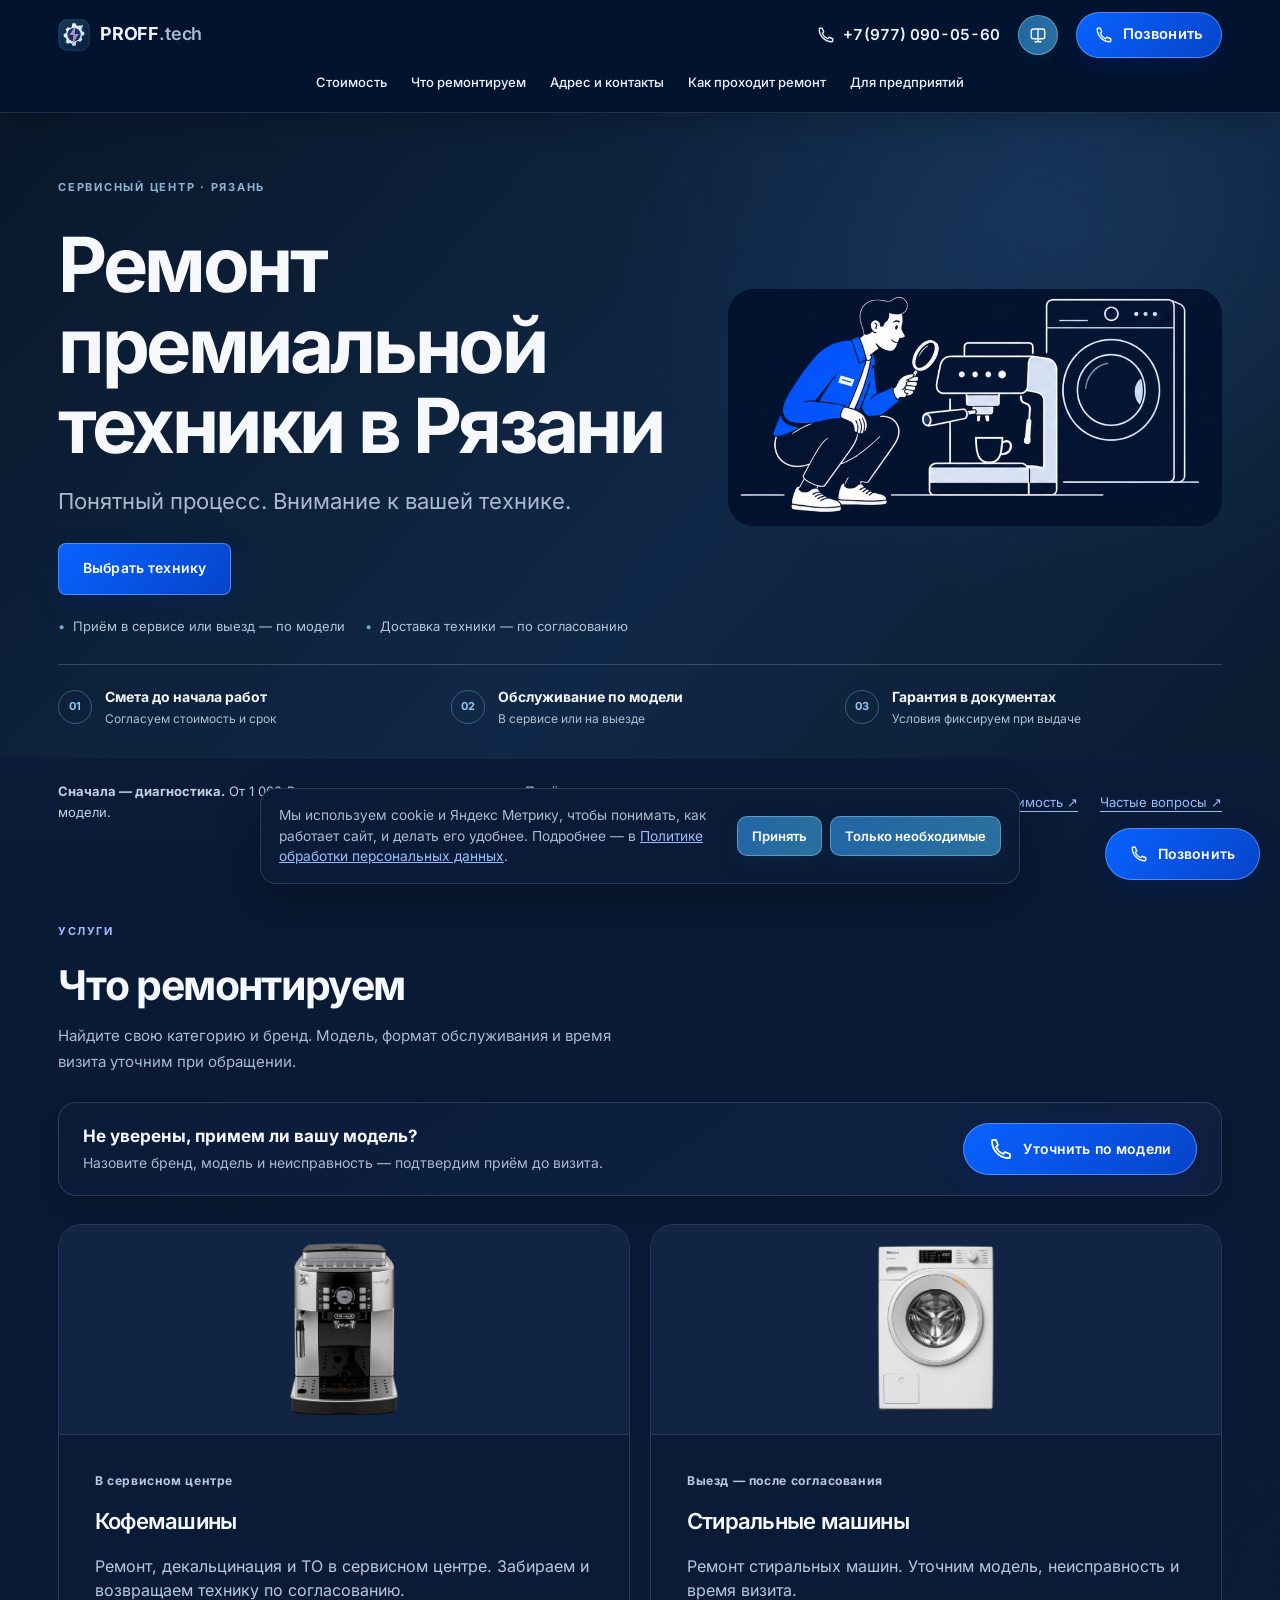
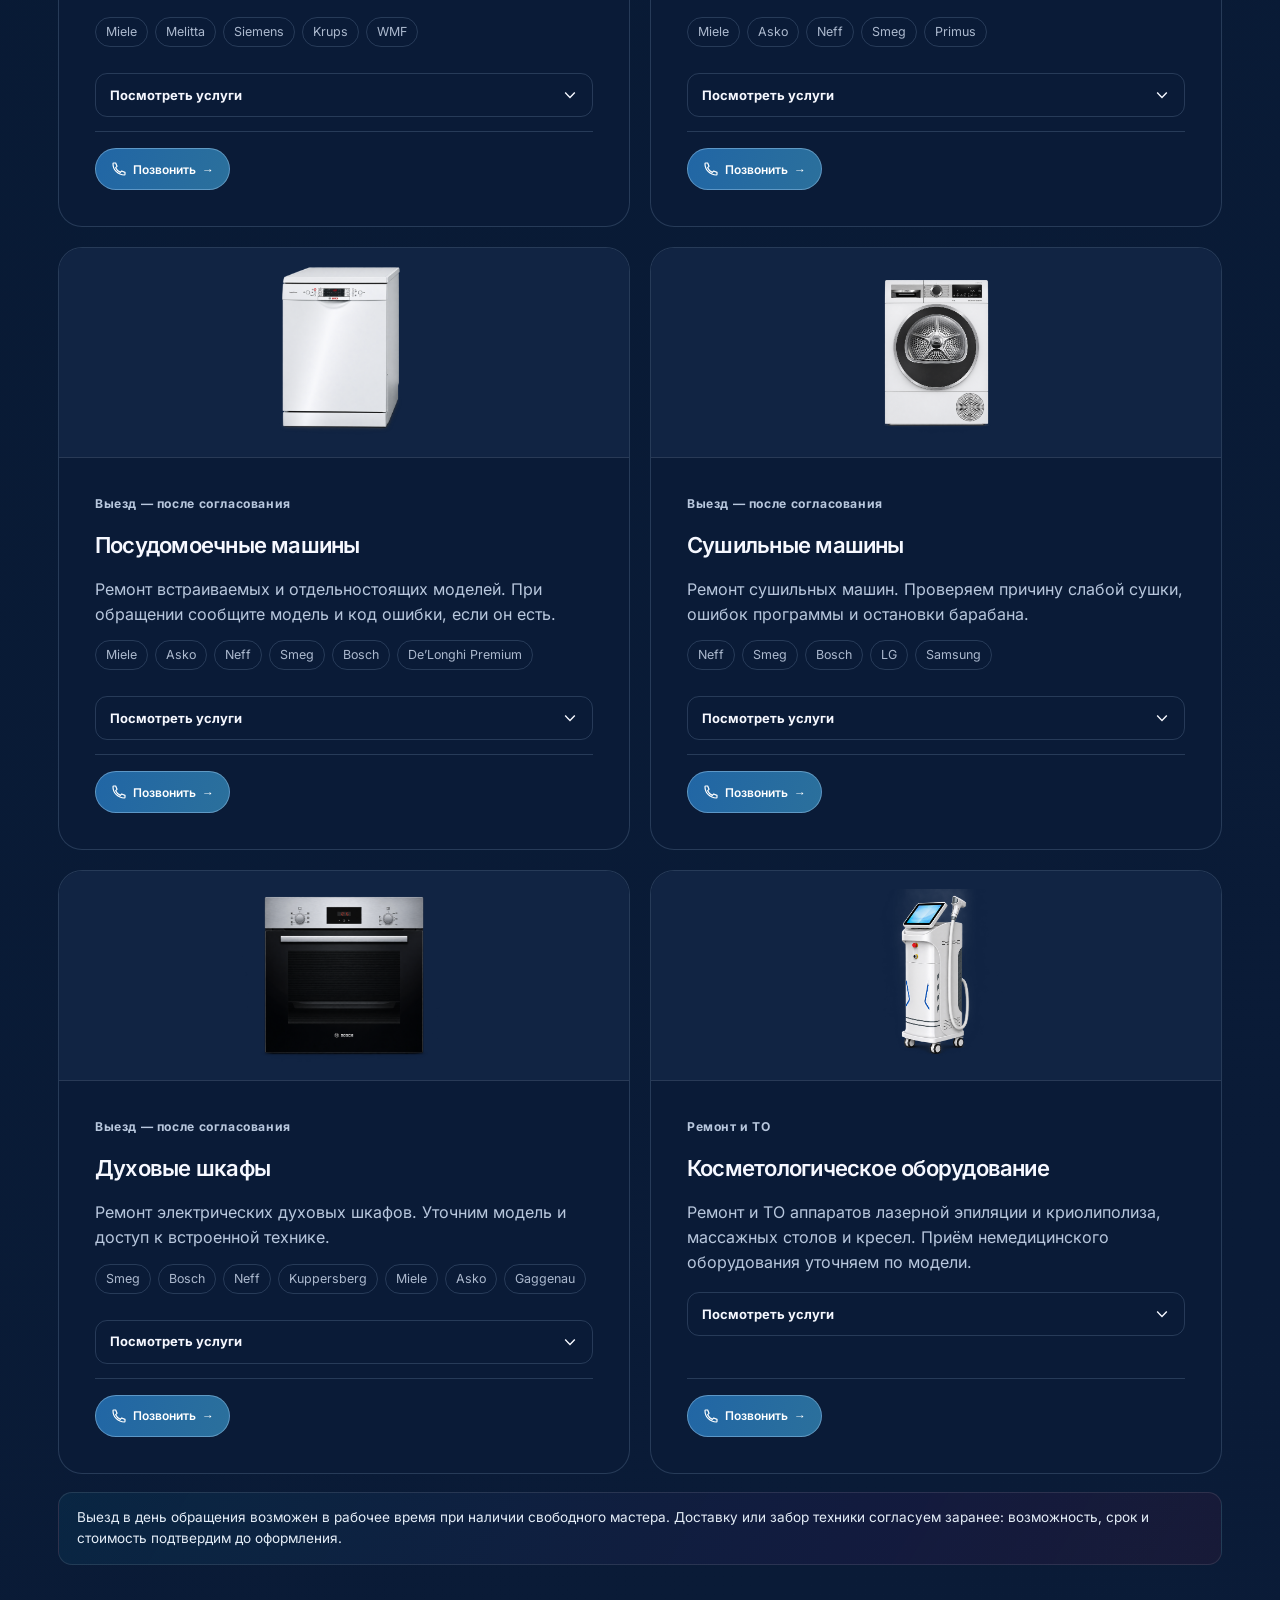
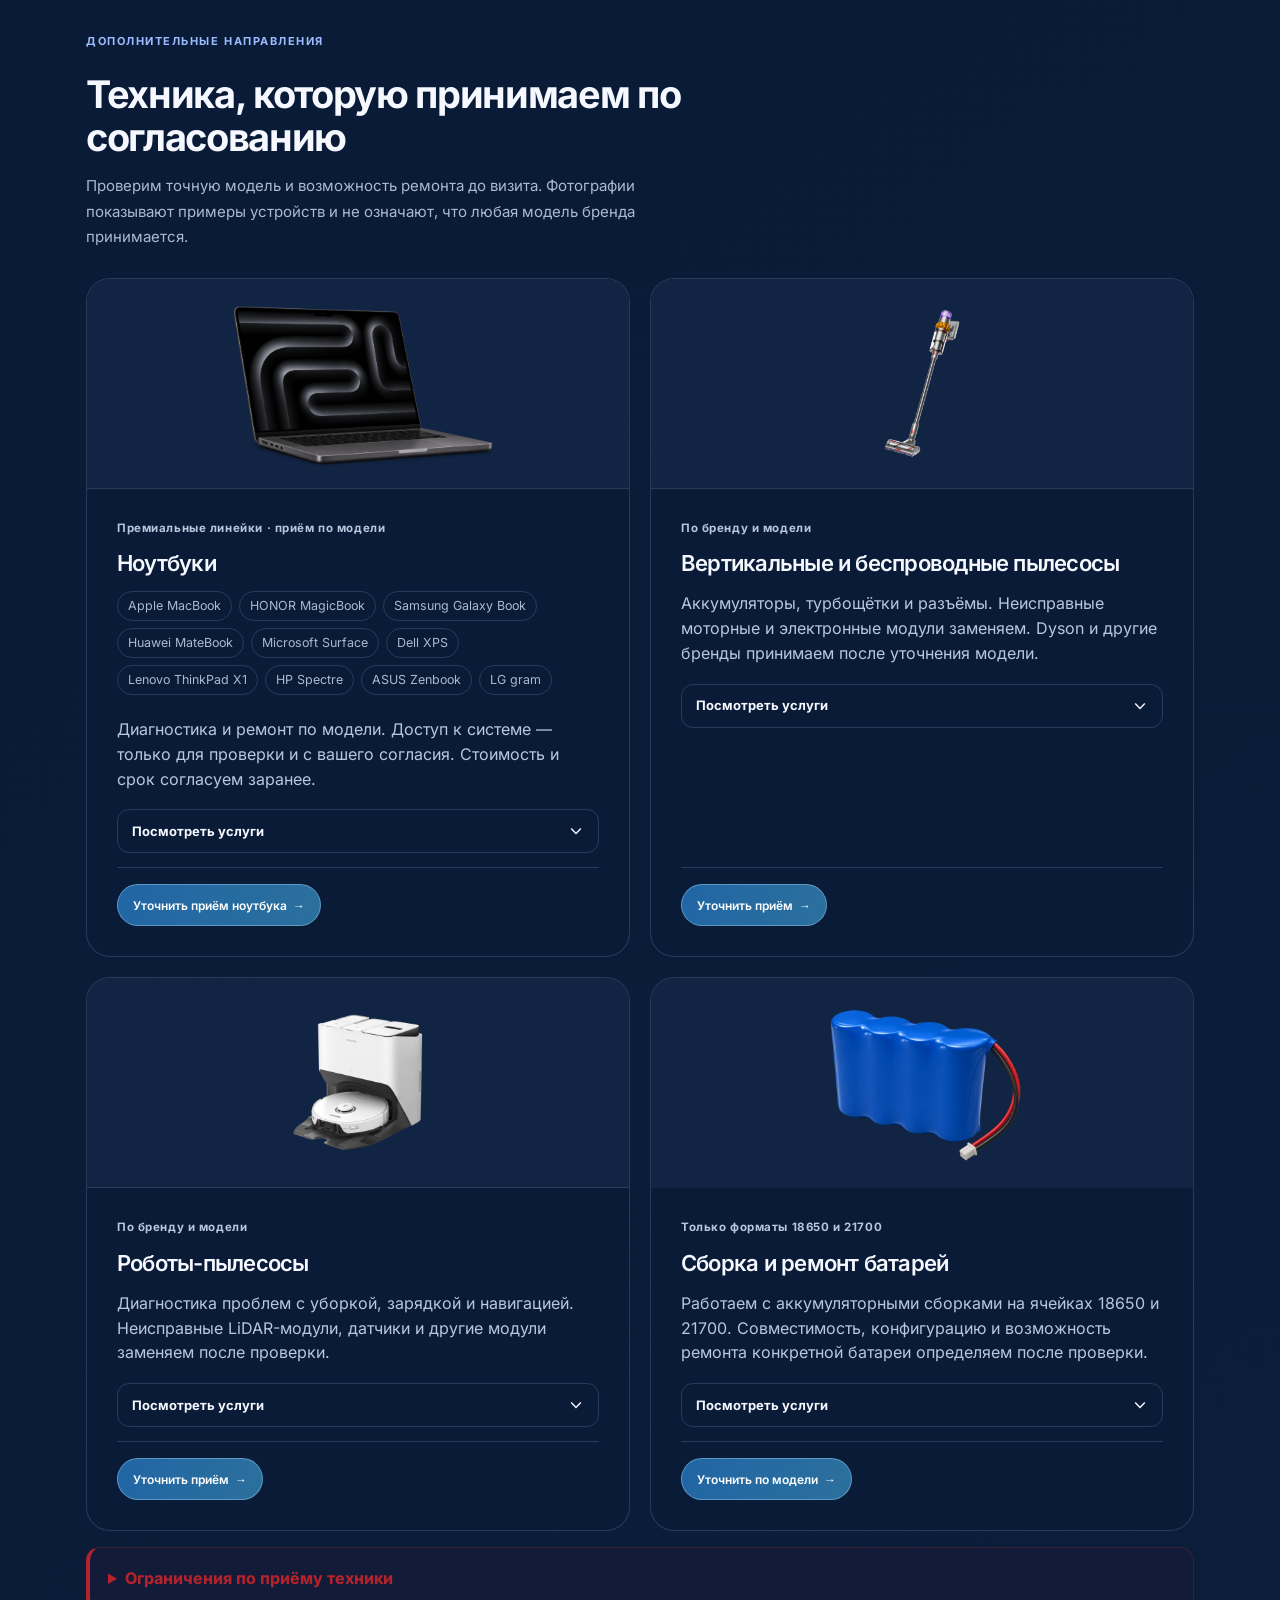
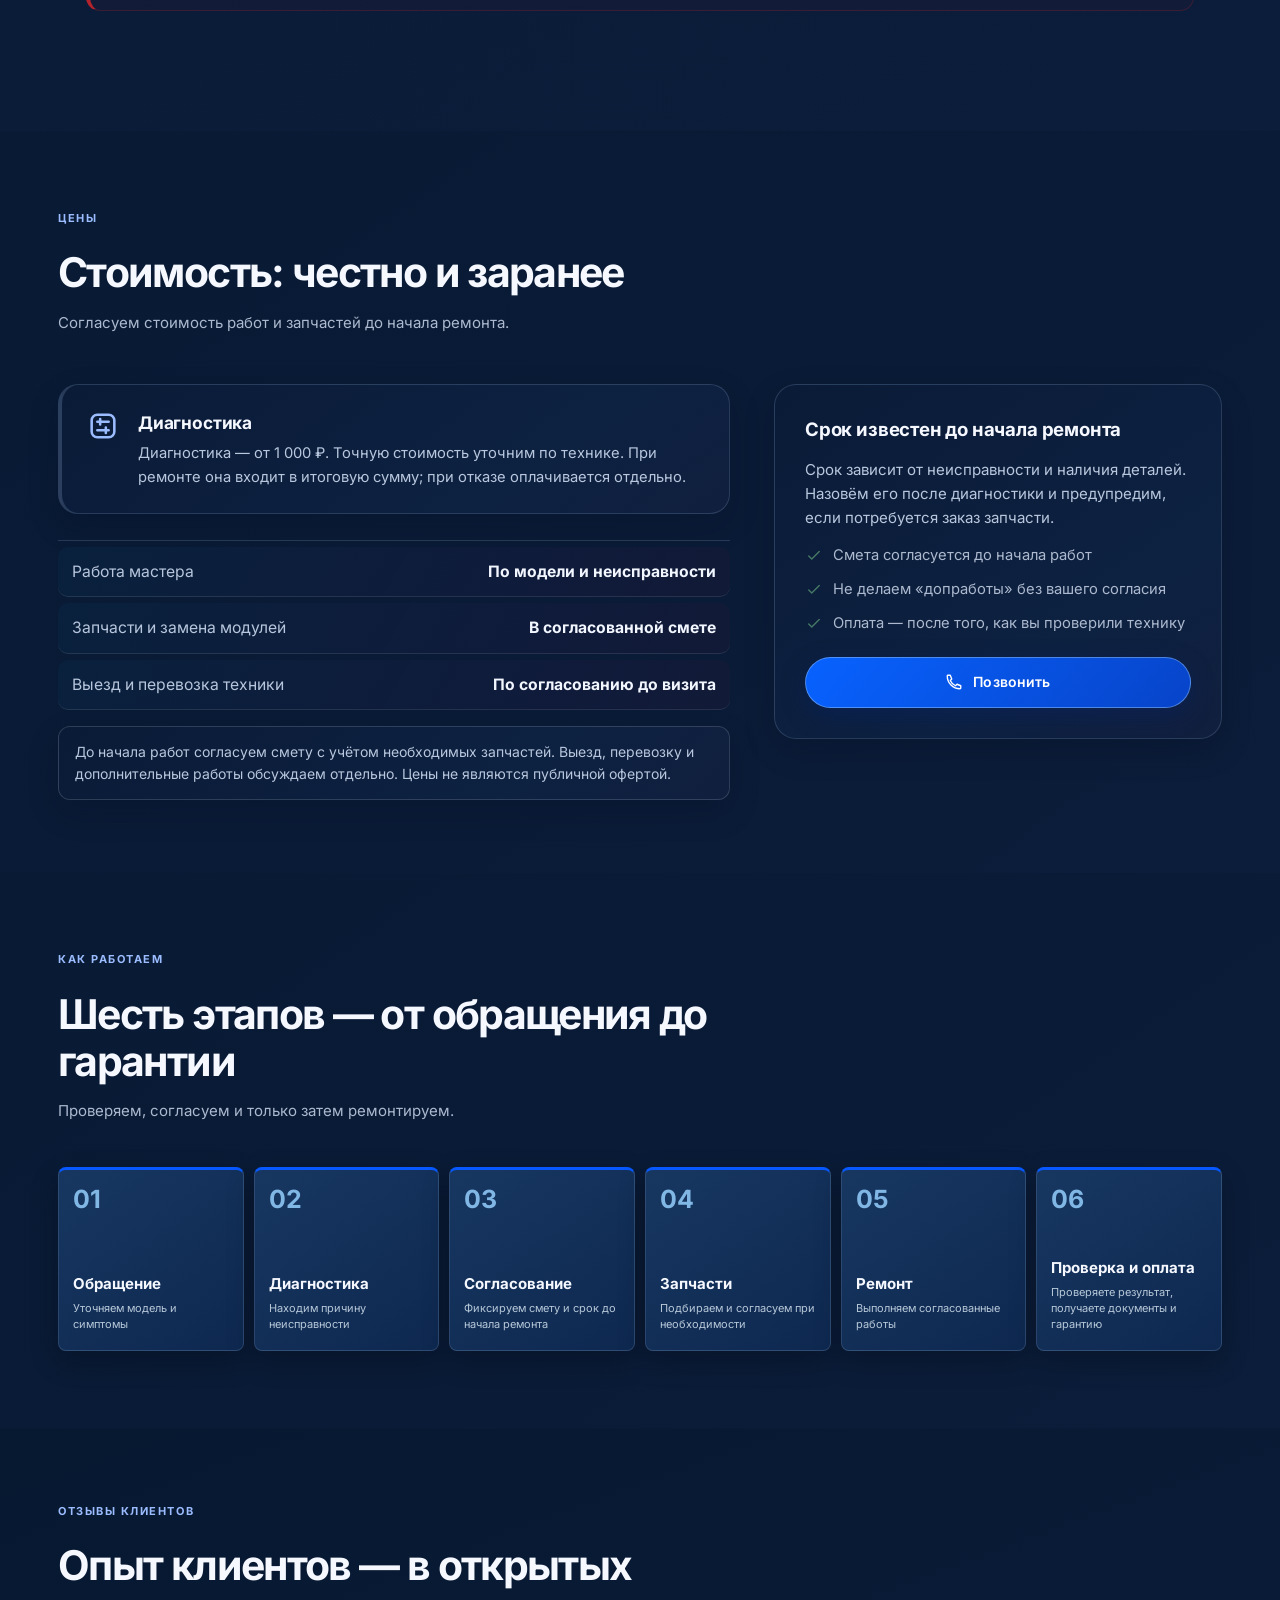
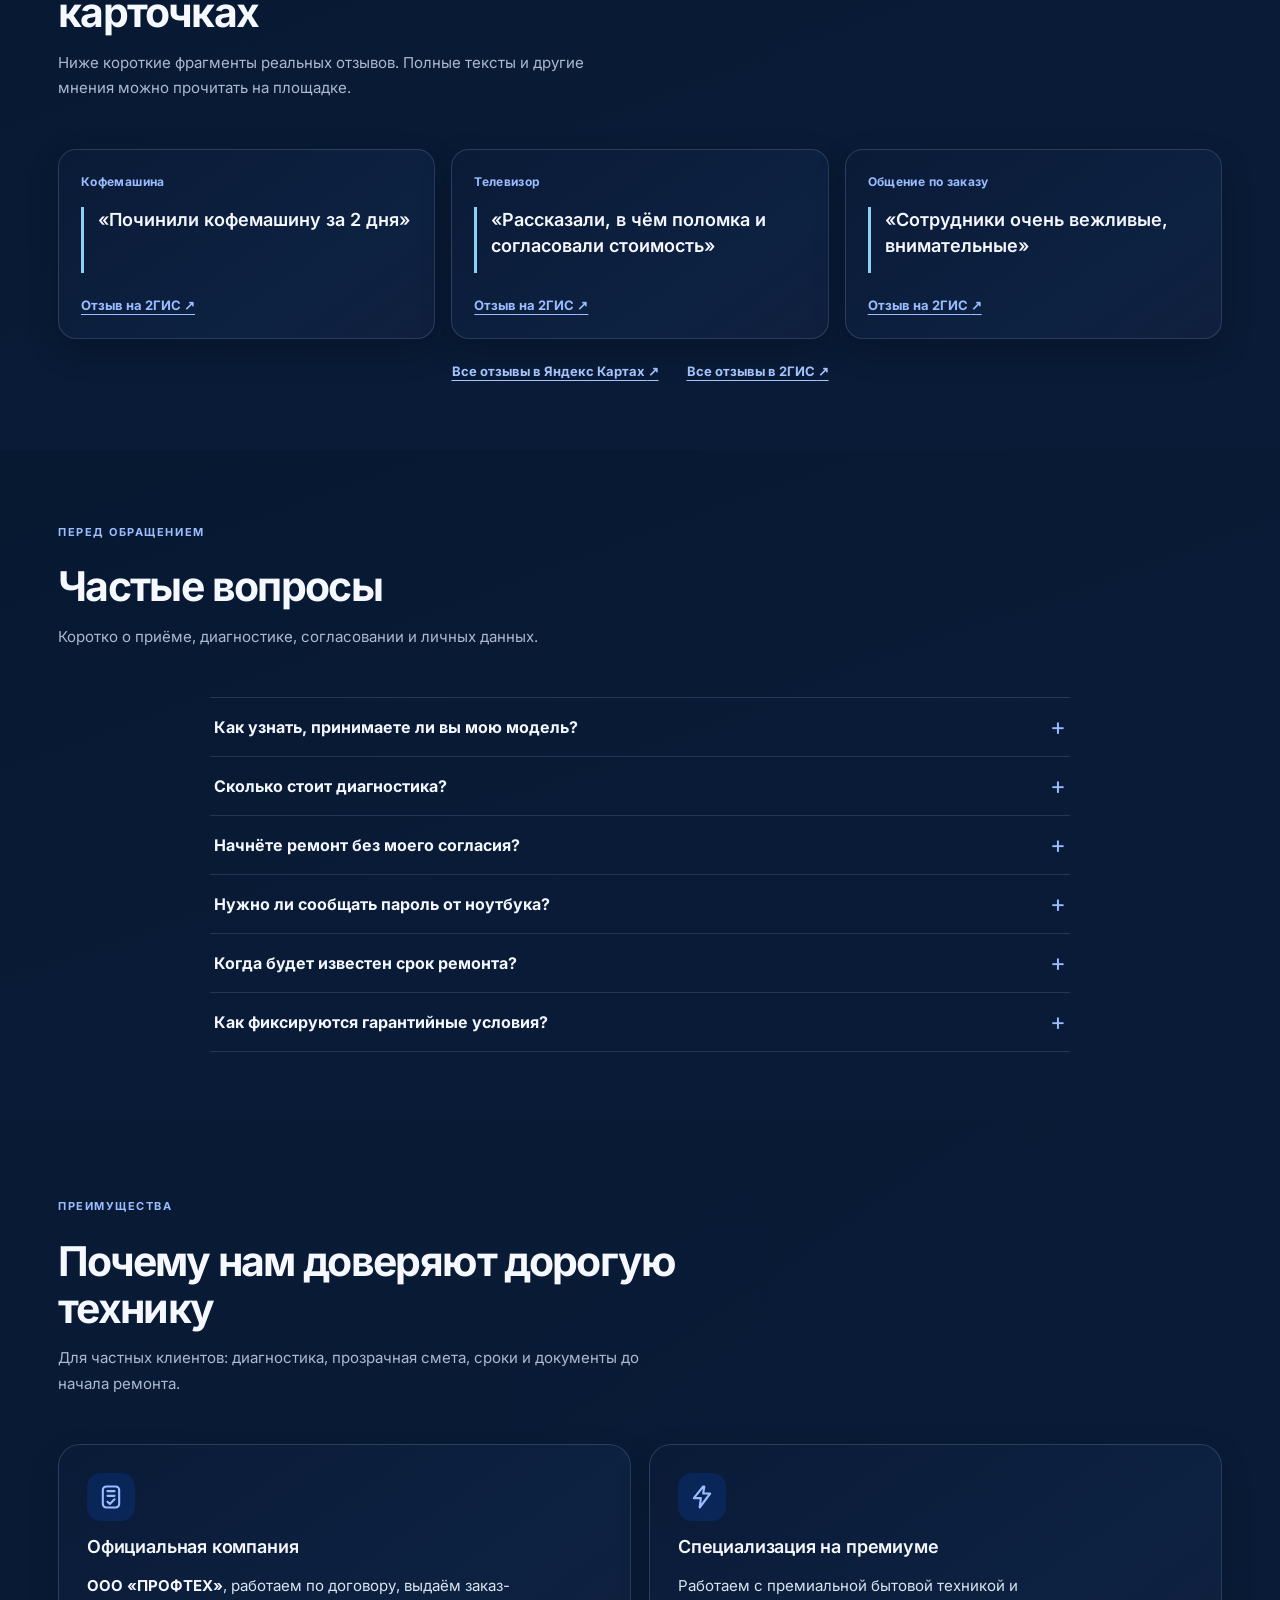
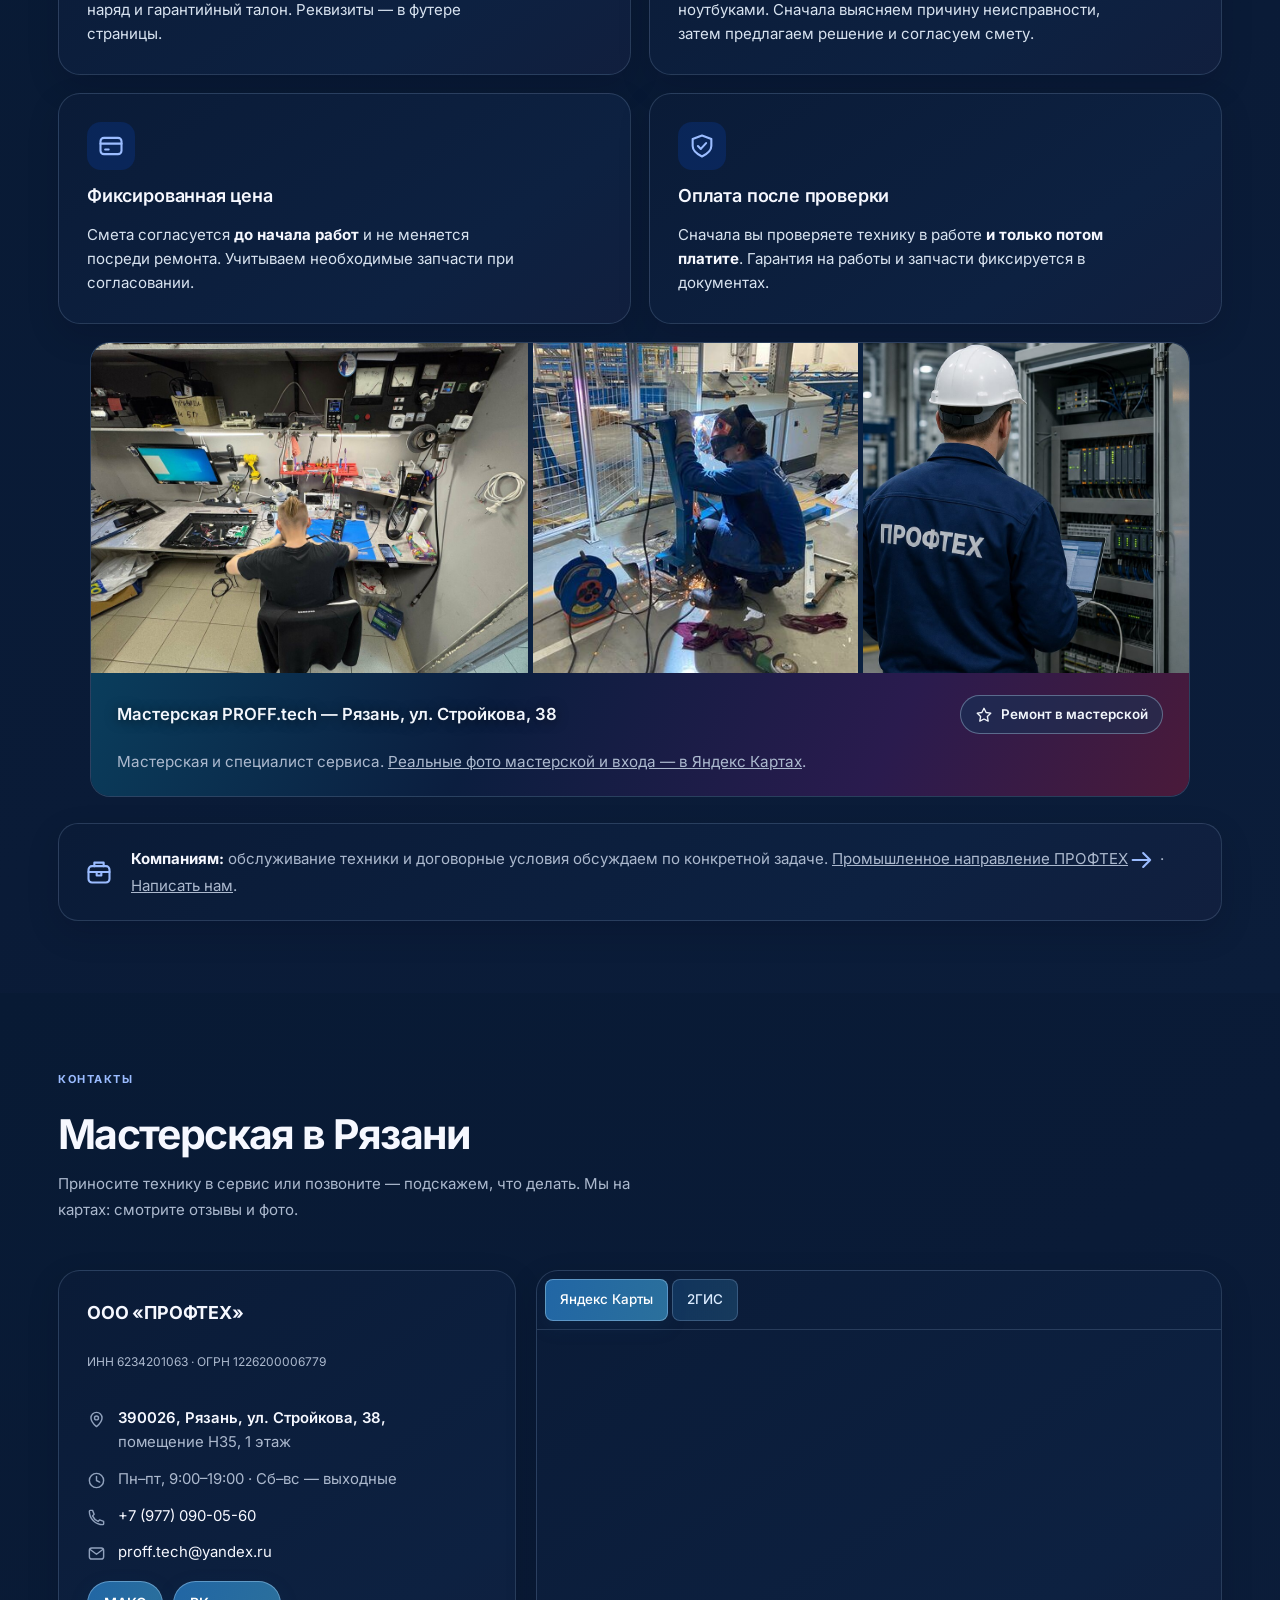
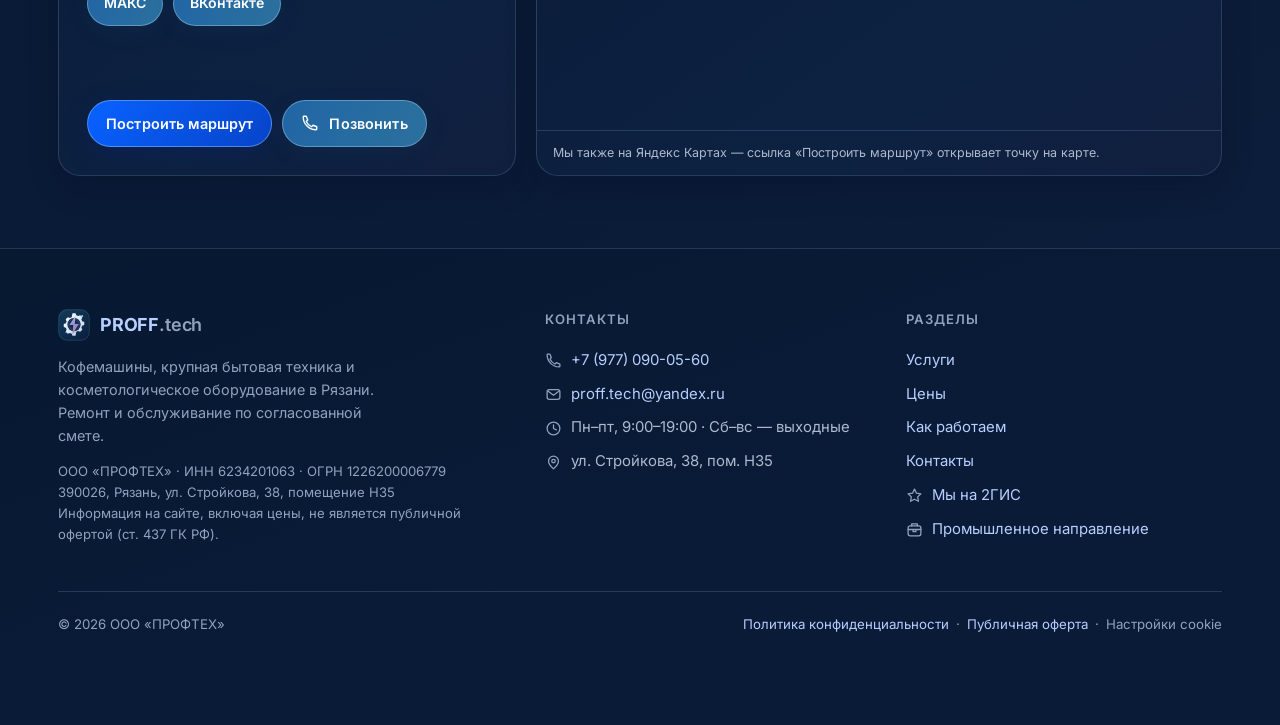
==== commit ccbacd1e: "Restore desktop navigation and anchor floating call button" ====
--- a/index.html
+++ b/index.html
@@ -2,7 +2,7 @@
 <html lang="ru">
 <head>
 <meta charset="utf-8">
-<meta name="viewport" content="width=device-width, initial-scale=1">
+<meta name="viewport" content="width=device-width, initial-scale=1, viewport-fit=cover">
 <title>Ремонт премиальной техники и ноутбуков в Рязани | PROFF.tech</title>
 <meta name="description" content="Ремонт премиальной бытовой техники, кофемашин и ноутбуков в Рязани. Конфиденциальная диагностика, согласование цены и срока до начала работ.">
 <link rel="canonical" href="https://proff-tech.pro/">
@@ -1375,9 +1375,9 @@
 </footer>
 
 <!-- ================= МОБИЛЬНАЯ ПАНЕЛЬ ================= -->
-<div class="mbar">
-  <a class="btn btn-primary" href="tel:+79770900560"><svg class="ic ic-18"><use href="#i-phone"/></svg>Позвонить</a>
-</div>
+<a class="floating-call btn btn-primary" href="tel:+79770900560" aria-label="Позвонить в PROFF.tech">
+  <svg class="ic ic-18" aria-hidden="true"><use href="#i-phone"/></svg>Позвонить
+</a>
 
 <!-- ================= COOKIE / АНАЛИТИКА ================= -->
 <div class="cookie-bar" id="cookieBar" role="dialog" aria-live="polite" aria-label="Использование cookie" hidden>
@@ -1519,7 +1519,7 @@
   });
   header.querySelectorAll('nav.menu a').forEach(function(a){a.addEventListener('click',closeMenu);});
   document.addEventListener('keydown',function(e){if(e.key==='Escape'&&header.classList.contains('open')){closeMenu();burger.focus();}});
-  window.addEventListener('resize',function(){if(window.innerWidth>1120)closeMenu();},{passive:true});
+  window.addEventListener('resize',function(){if(window.innerWidth>880)closeMenu();},{passive:true});
 }
 
 /* ============================================================
@@ -1918,26 +1918,43 @@
   .service-focus-stage>.service-focus-call{left:16px;right:16px;max-width:none}
 }
 
-/* Keep the text phone visible while adapting the header to available space. */
+/* Preserve the full desktop navigation and keep calling controls independent of scrolling. */
 .site .tel{background:transparent;box-shadow:none}
-@media(min-width:1121px) and (max-width:1280px){
-  .site>.wrap>.btn{display:none}
-  #siteNav{gap:10px}
-  #siteNav>a{font-size:12px}
-}
-@media(max-width:1120px){
-  .site .burger{display:flex}
-  .site nav.menu{display:none}
-  .site>.wrap>.btn{display:none}
-  .site.open nav.menu{display:flex;position:absolute;top:64px;left:0;right:0;flex-direction:column;gap:2px;background:var(--bg);border-bottom:1px solid var(--line);box-shadow:0 24px 44px rgba(3,8,20,.35);padding:10px 20px 20px;max-height:calc(100dvh - 64px);overflow:auto}
-  .site.open nav.menu>a{padding:14px 6px;font-size:1.05rem;border-bottom:1px solid var(--line)}
-  .site.open nav.menu>a:last-of-type{border-bottom:none}
-  .site.open .menu-cta{display:flex;gap:10px;margin-top:16px}
-  .site.open .menu-cta .btn{display:inline-flex;flex:1;padding:12px 16px;min-height:48px;font-size:.95rem}
-}
-@media(min-width:601px) and (max-width:1120px){
+@media(min-width:881px) and (max-width:1280px){
+  html{scroll-padding-top:124px}
+  #siteHeader>.wrap{display:grid;grid-template-columns:minmax(0,1fr) auto auto auto;gap:10px 18px;height:auto;min-height:64px;padding-block:12px}
+  #siteHeader .logo{grid-column:1;grid-row:1}
+  #siteHeader .tel{display:flex;grid-column:2;grid-row:1;margin:0}
+  #siteHeader .theme-btn{grid-column:3;grid-row:1}
+  #siteHeader>.wrap>.btn-primary{display:inline-flex;grid-column:4;grid-row:1}
+  #siteHeader .tel-m,#siteHeader .burger{display:none}
+  #siteHeader #siteNav{display:flex;position:static;grid-column:1/-1;grid-row:2;flex-direction:row;flex-wrap:wrap;justify-content:center;gap:8px 24px;margin:0;padding:0;background:transparent;border:0;box-shadow:none;max-height:none;overflow:visible}
+  #siteHeader #siteNav>a{font-size:13px;padding:4px 0;min-height:32px}
+  #siteHeader #siteNav .menu-cta{display:none}
+}
+@media(min-width:601px) and (max-width:880px){
   .site .tel{display:flex;margin-left:auto}
   .site .tel-m{display:none}
+}
+.floating-call,
+.floating-call:hover,
+.floating-call:active,
+.floating-call:focus{
+  position:fixed;inset:auto 20px 20px auto;z-index:1000;
+  display:inline-flex;align-items:center;justify-content:center;gap:10px;
+  margin:0;min-height:52px;padding:14px 24px;border-radius:999px;
+  transform:translate3d(0,0,0)!important;backface-visibility:hidden;
+  animation:none!important;transition:none!important;
+}
+@media(max-width:820px){
+  .floating-call,
+  .floating-call:hover,
+  .floating-call:active,
+  .floating-call:focus{
+    inset:auto 12px calc(10px + env(safe-area-inset-bottom,0px)) 12px;
+    width:auto;min-height:52px;
+  }
+  .cookie-bar{bottom:calc(78px + env(safe-area-inset-bottom,0px))}
 }
 </style>
 </body>
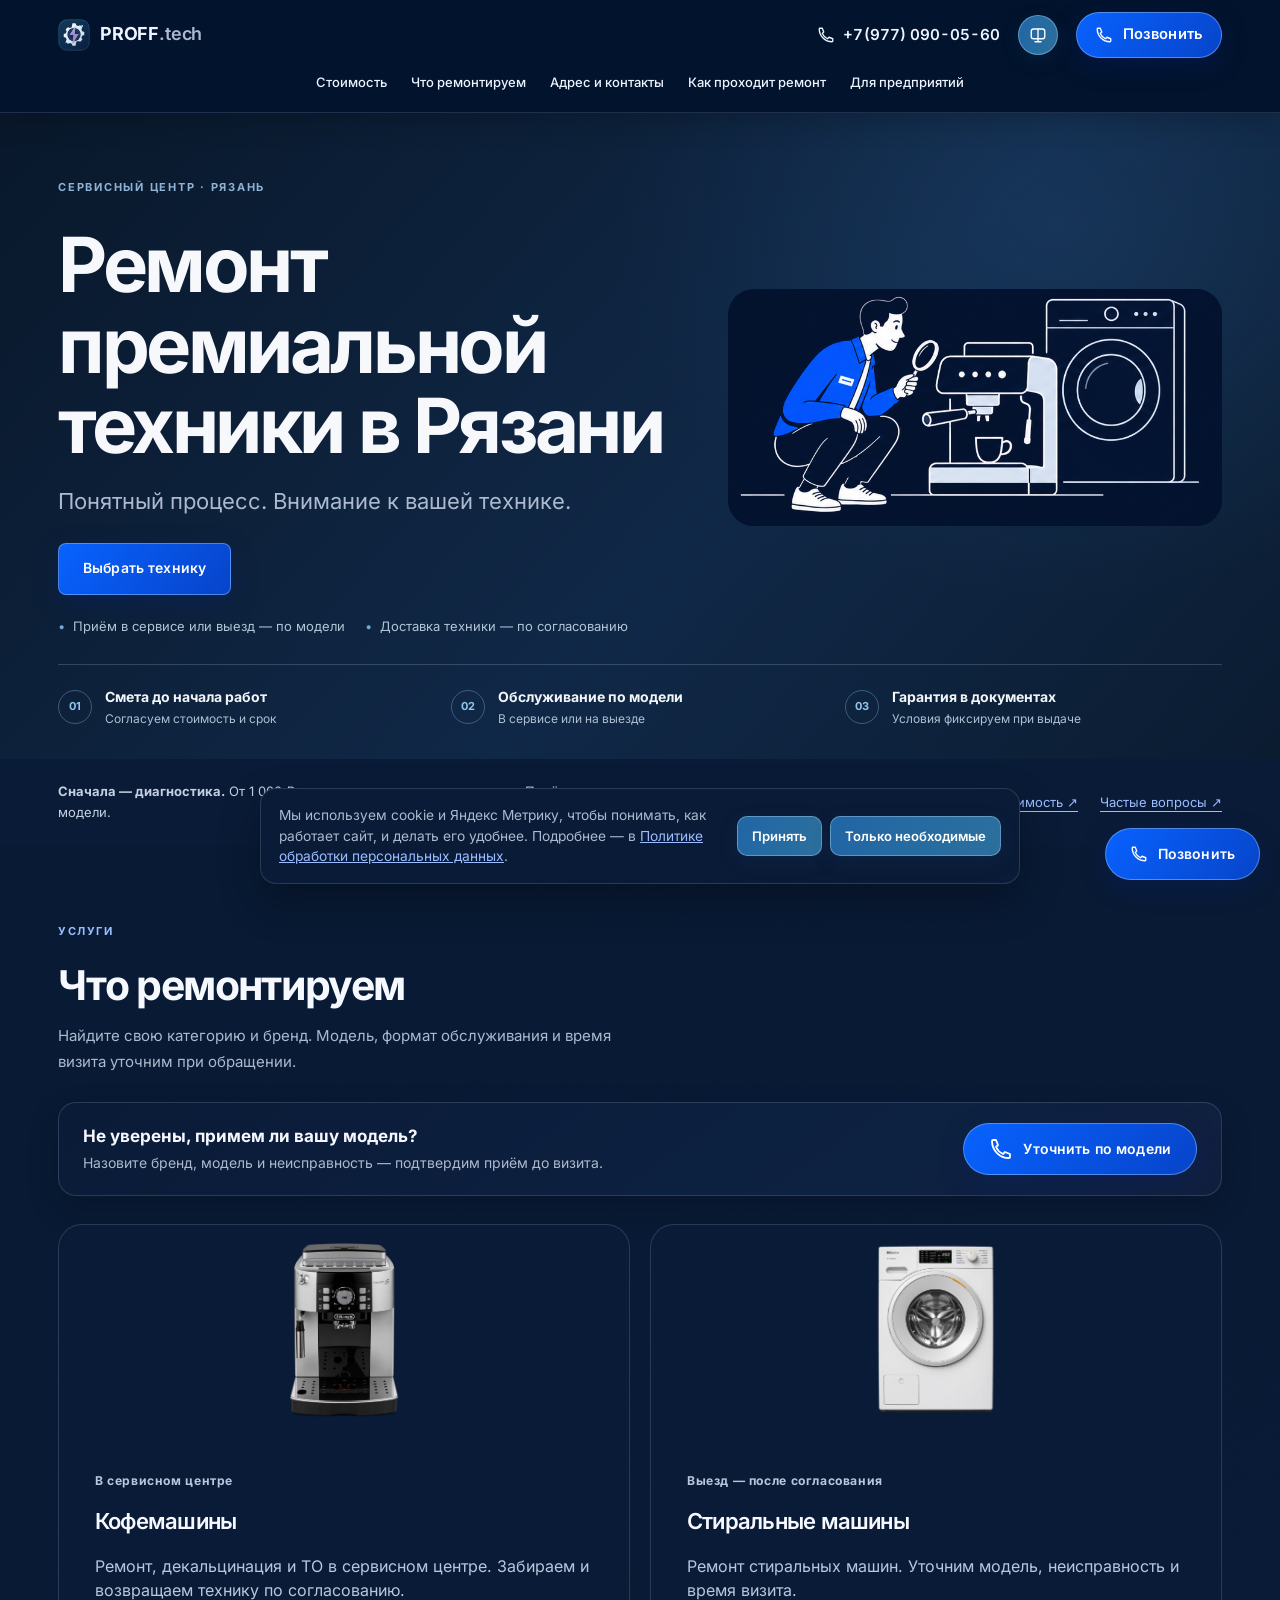
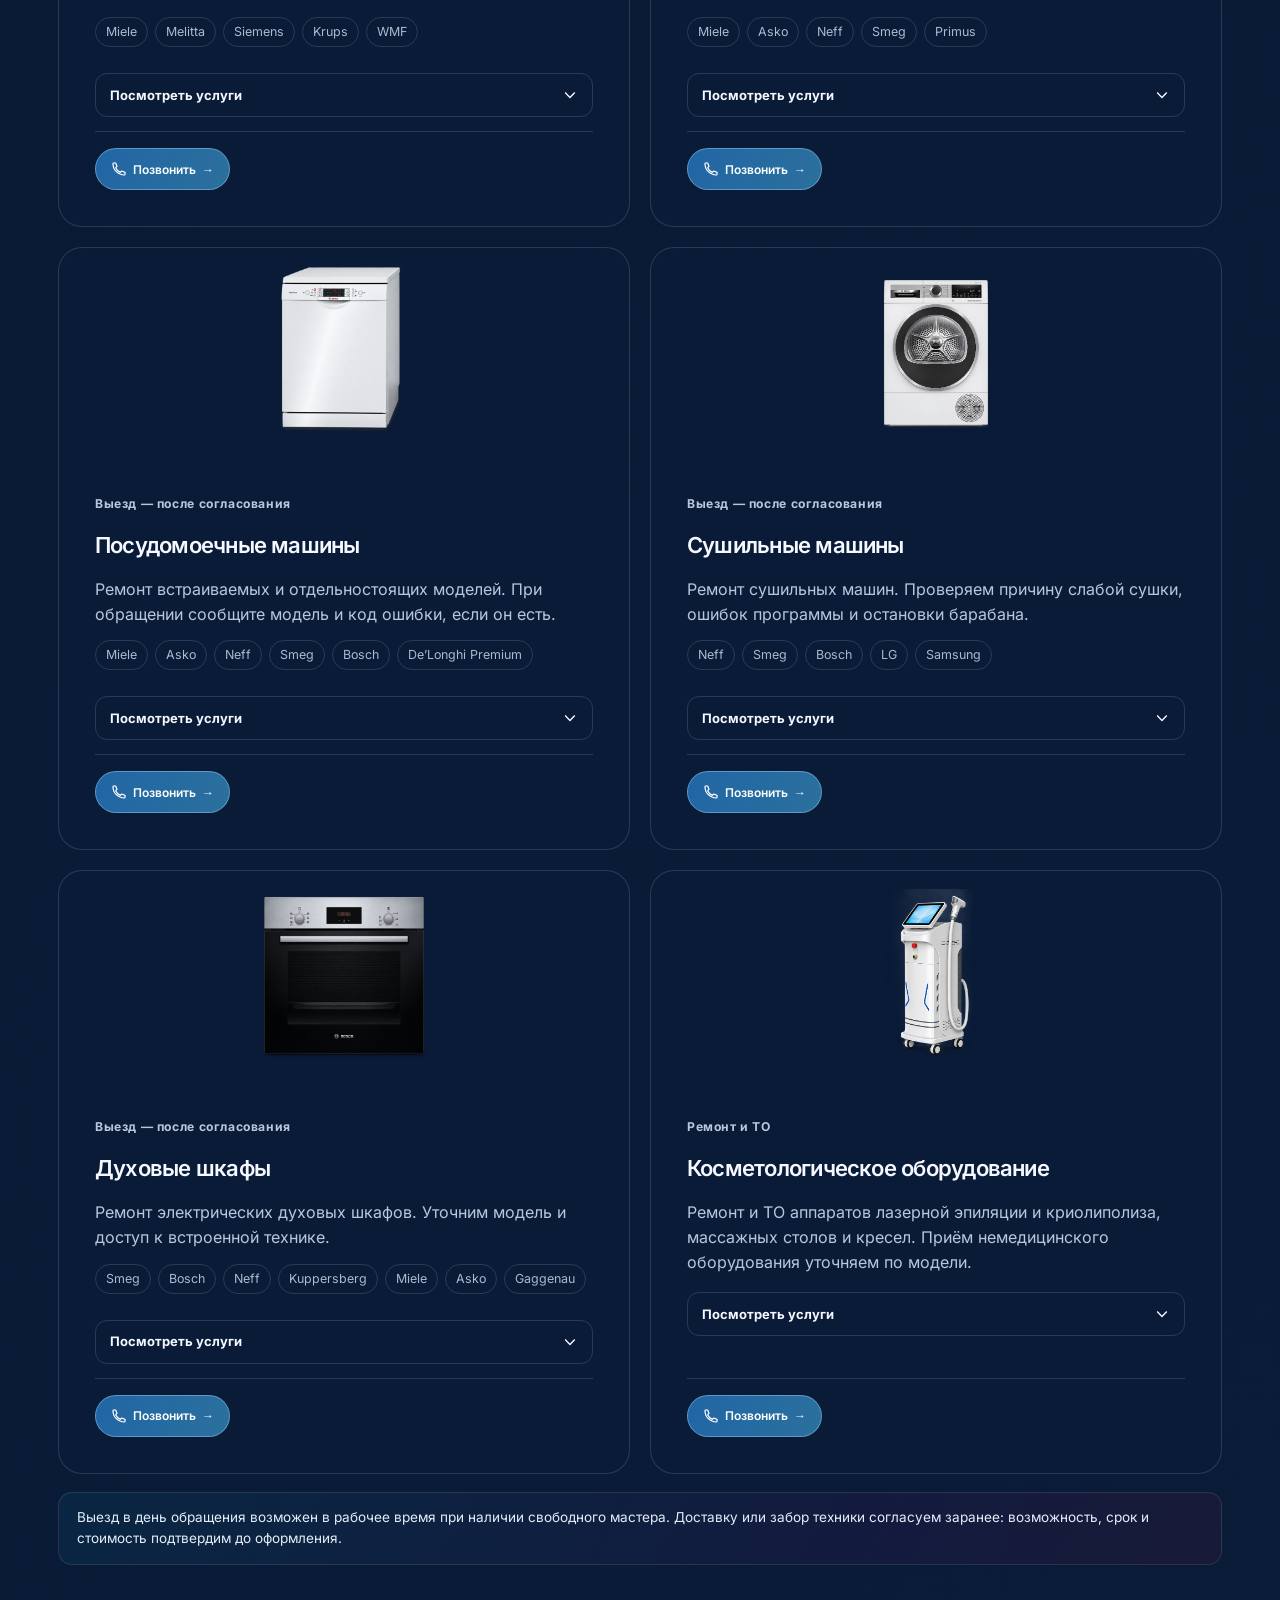
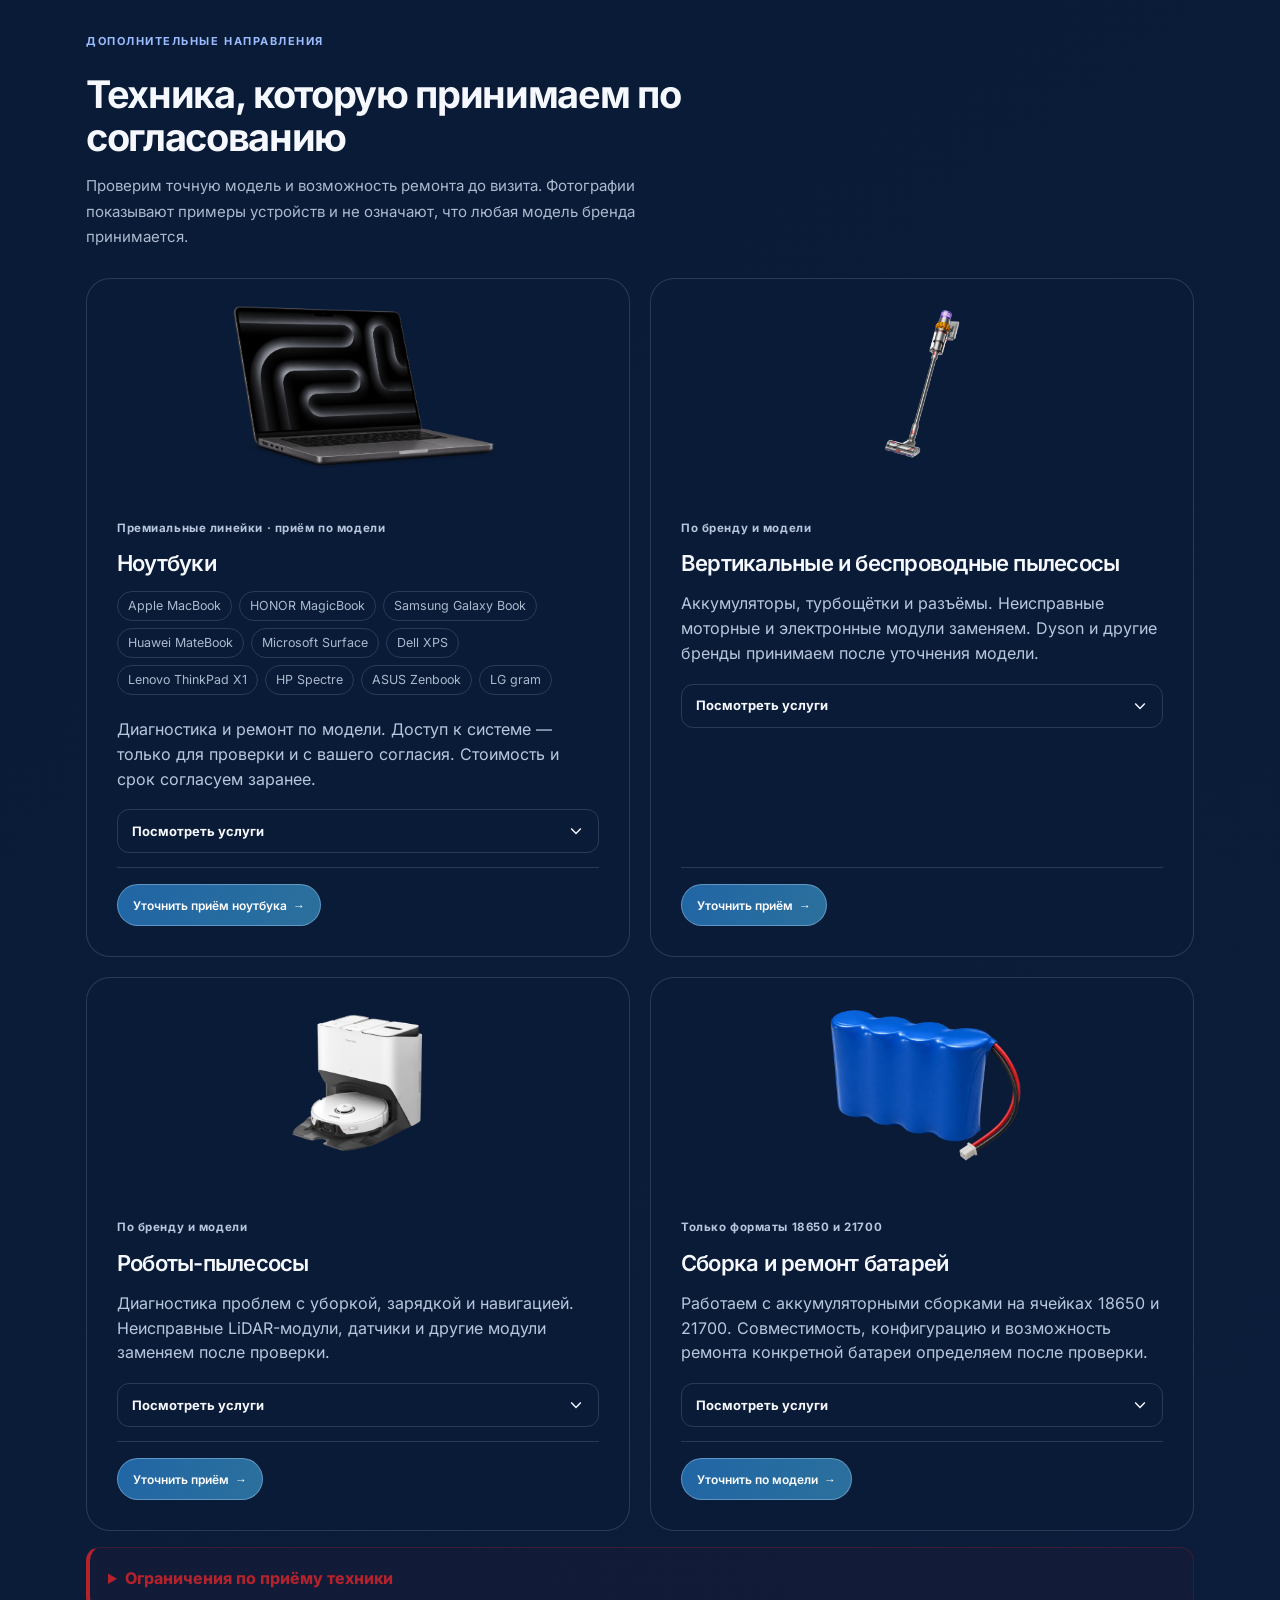
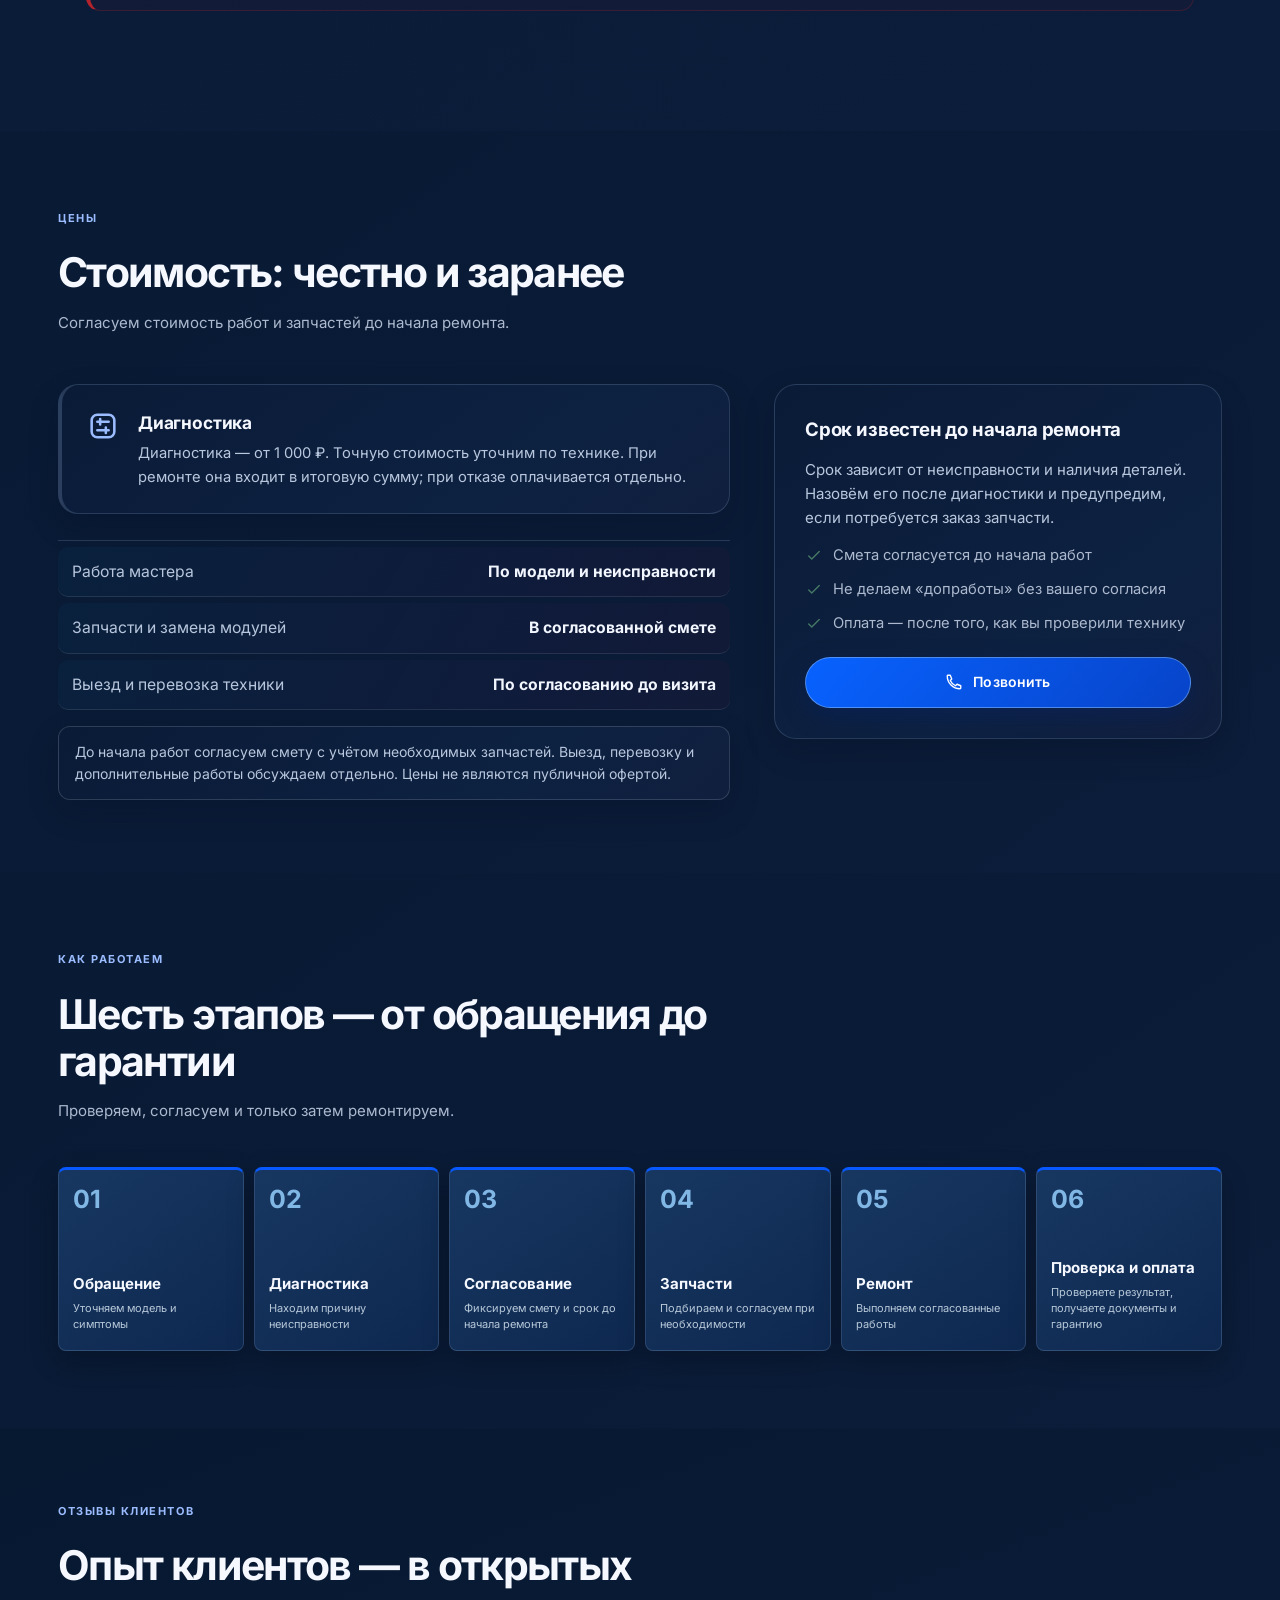
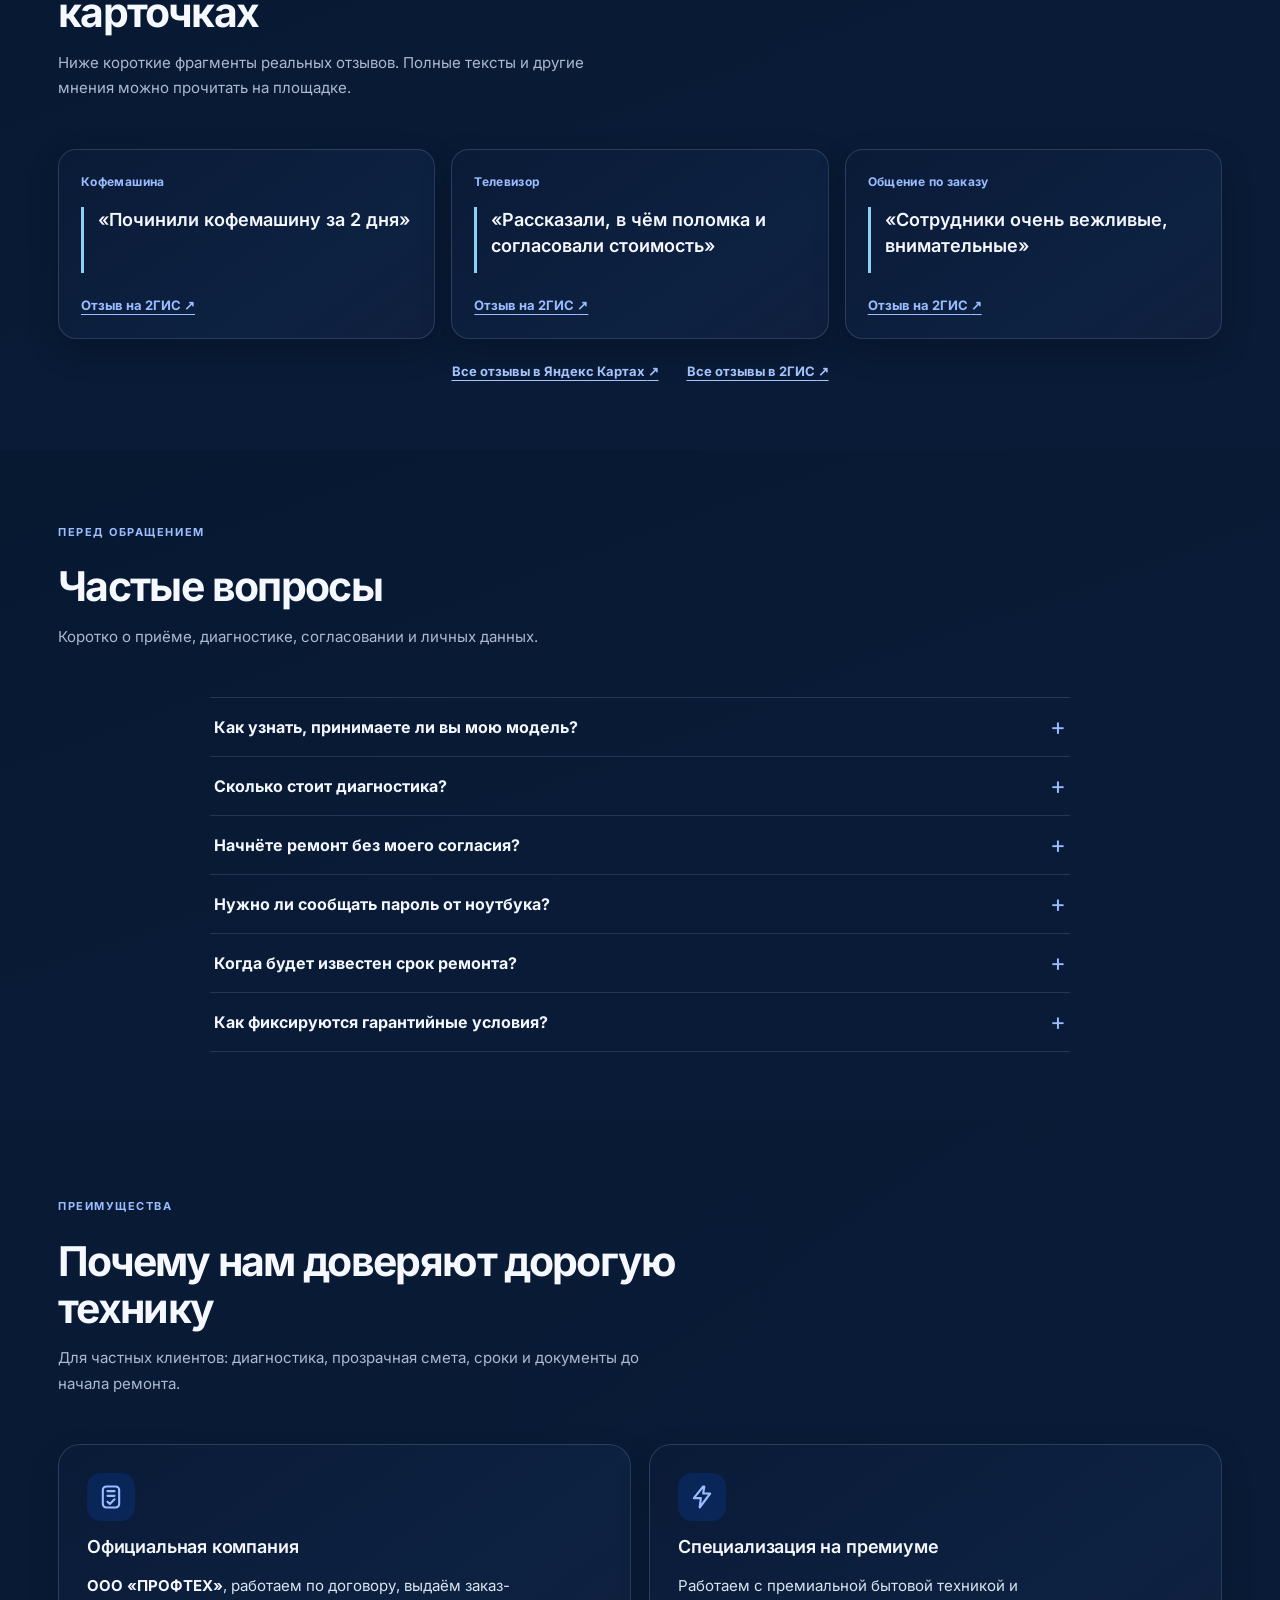
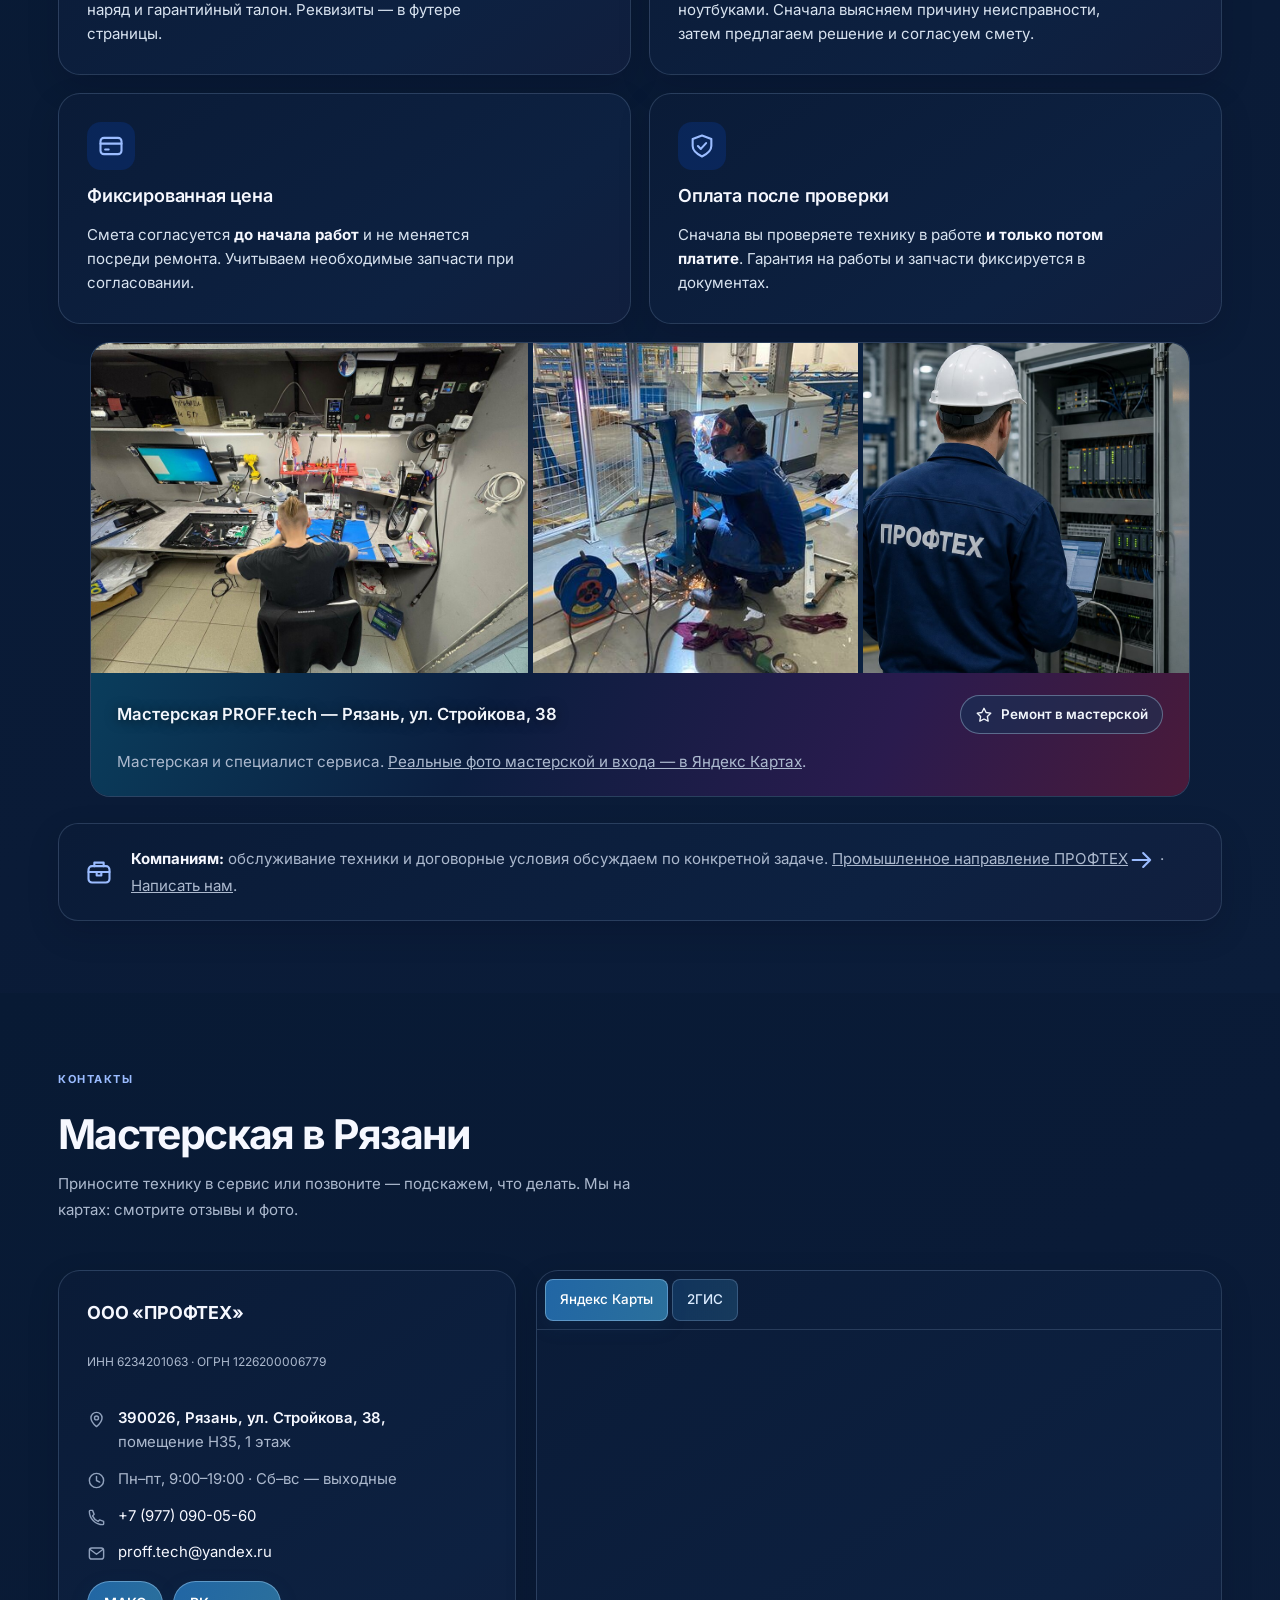
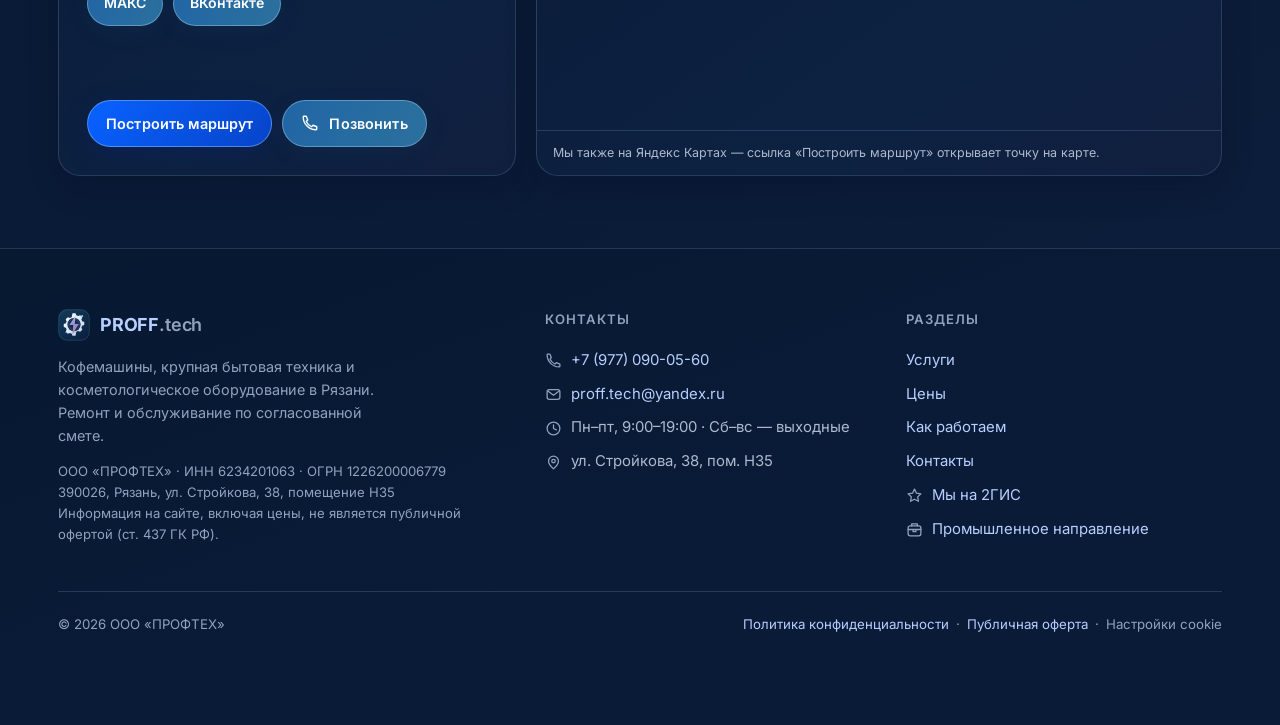
==== commit 19f9b0c8: "Flatten service photo backgrounds and separate modal close control" ====
--- a/index.html
+++ b/index.html
@@ -1644,6 +1644,8 @@
   var card=document.getElementById(category.card);if(!card)return;
   categoryByUtm[category.category]=category;categoryById[category.card]=category;
   card.classList.add('has-service-list');card.dataset.serviceCategory=category.category;
+  card.dataset.utmContent=category.category;
+  card.dataset.utmUrl='?utm_source=yandex&utm_medium=maps&utm_campaign=business_fiz&utm_content='+encodeURIComponent(category.category)+'#'+category.card;
   var body=card.querySelector('.svc-body');if(!body)return;
   var trustList=body.querySelector('.service-focus-proof');
   if(!trustList){
@@ -1879,7 +1881,7 @@
 /* Catalogue hierarchy and accessible controls throughout the physical site. */
 #services .brief-catalog .svc:not(.is-focused){background:var(--surface)!important;border-color:var(--line);box-shadow:none}
 #services .brief-catalog .svc:not(.is-focused):hover{border-color:var(--accent-text);box-shadow:0 12px 30px rgba(0,0,0,.12)}
-#services .brief-catalog .svc .catalog-photo{background:var(--surface-2)!important}
+#services .brief-catalog .svc .catalog-photo{background:transparent!important;border:0!important}
 #services .brief-catalog .svc .svc-body h3{color:var(--text)}
 #services .brief-catalog .svc .service-description,#services .brief-catalog .svc .svc-sub,#services .brief-catalog .svc .brand-list li{color:var(--soft)}
 #services .brief-catalog .svc .service-format{color:var(--accent-text)}
@@ -1956,6 +1958,23 @@
   }
   .cookie-bar{bottom:calc(78px + env(safe-area-inset-bottom,0px))}
 }
+
+/* Transparent product cutouts share the solid background of their card. */
+#services .brief-catalog .svc .svc-body{background:transparent!important}
+:root .service-focus-stage .svc.is-focused .catalog-photo{
+  background:transparent!important;border:0!important;box-shadow:none!important;
+}
+#services .catalog-photo img,
+.service-focus-stage .catalog-photo img{background:transparent!important}
+
+/* The close control sits above the scrollable card in its own reserved space. */
+.service-focus-stage{padding-top:52px;max-height:calc(100dvh - 64px)}
+.service-focus-stage>.service-focus-close{top:0;right:0}
+.service-focus-stage>.svc.is-focused{max-height:calc(100dvh - 116px)}
+@media(max-width:680px){
+  .service-focus-stage{max-height:calc(100dvh - 20px)}
+  .service-focus-stage>.svc.is-focused{max-height:calc(100dvh - 72px)}
+}
 </style>
 </body>
 </html>
